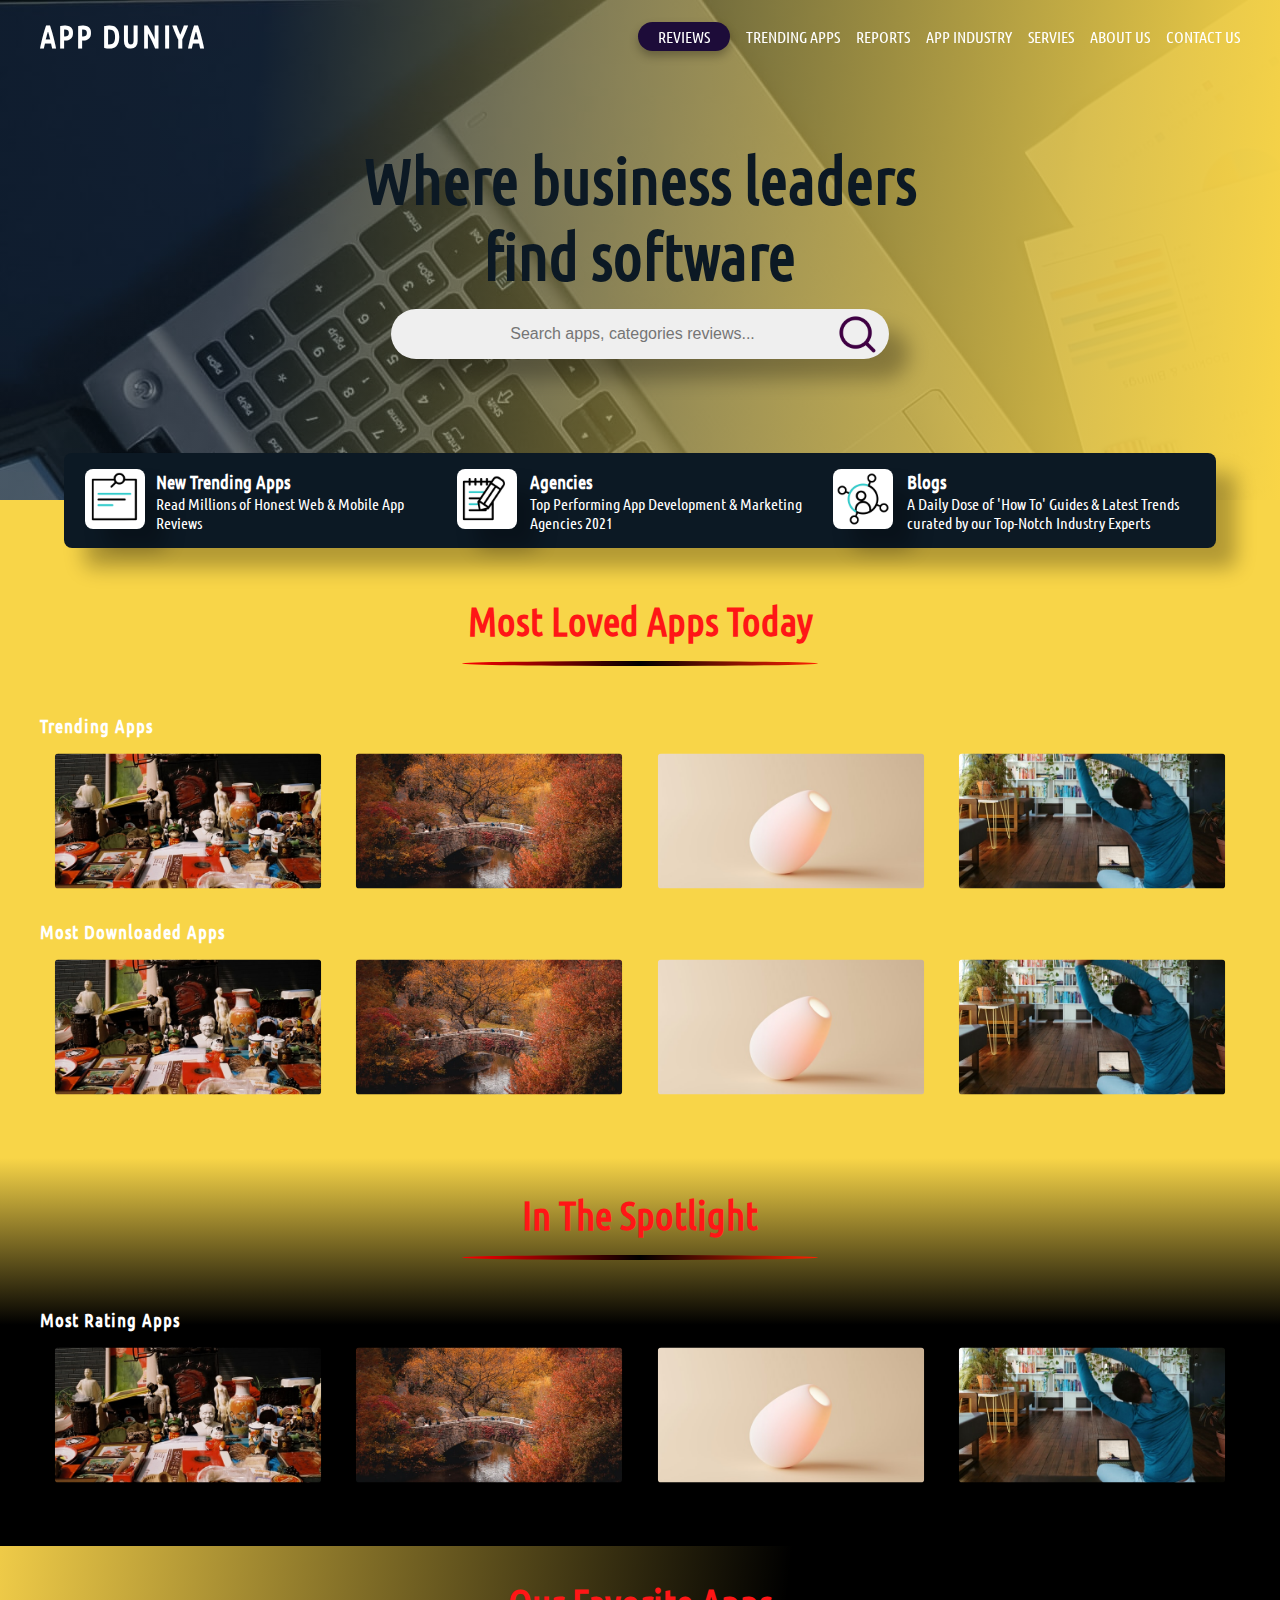
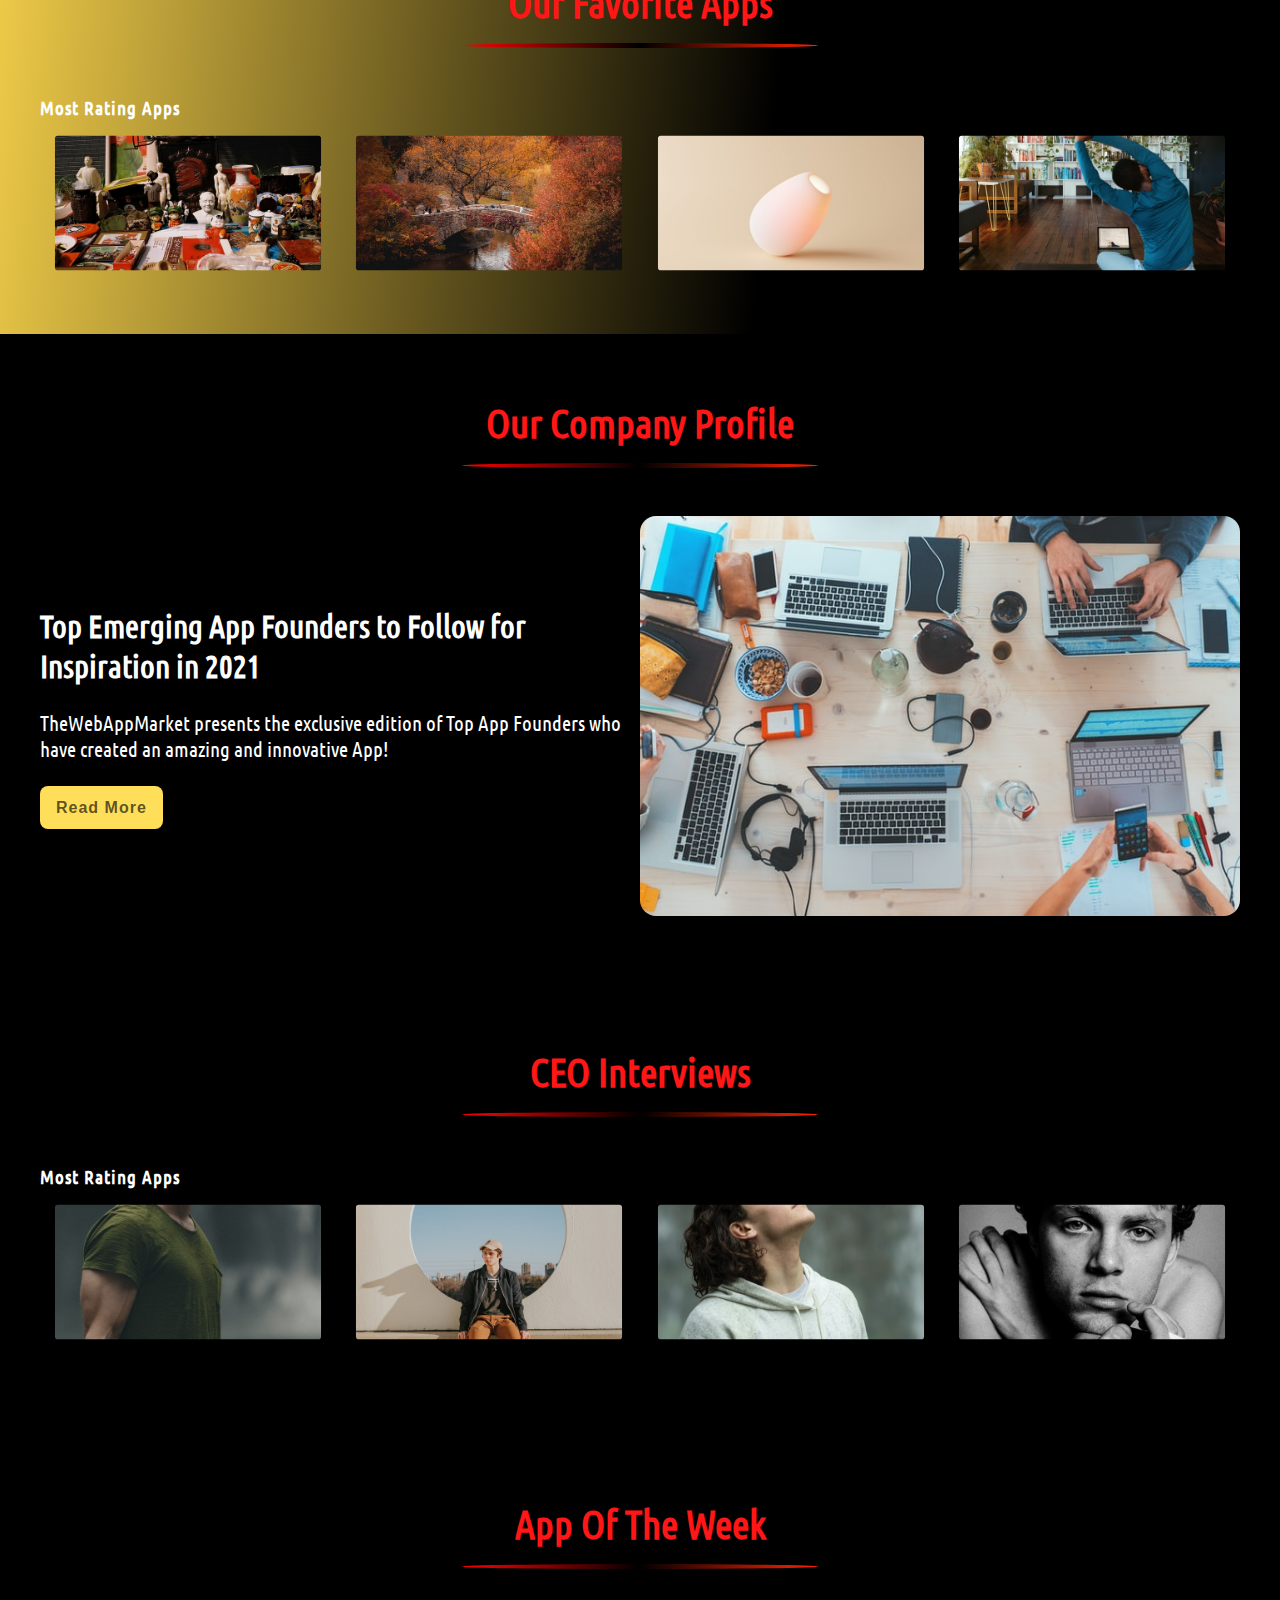
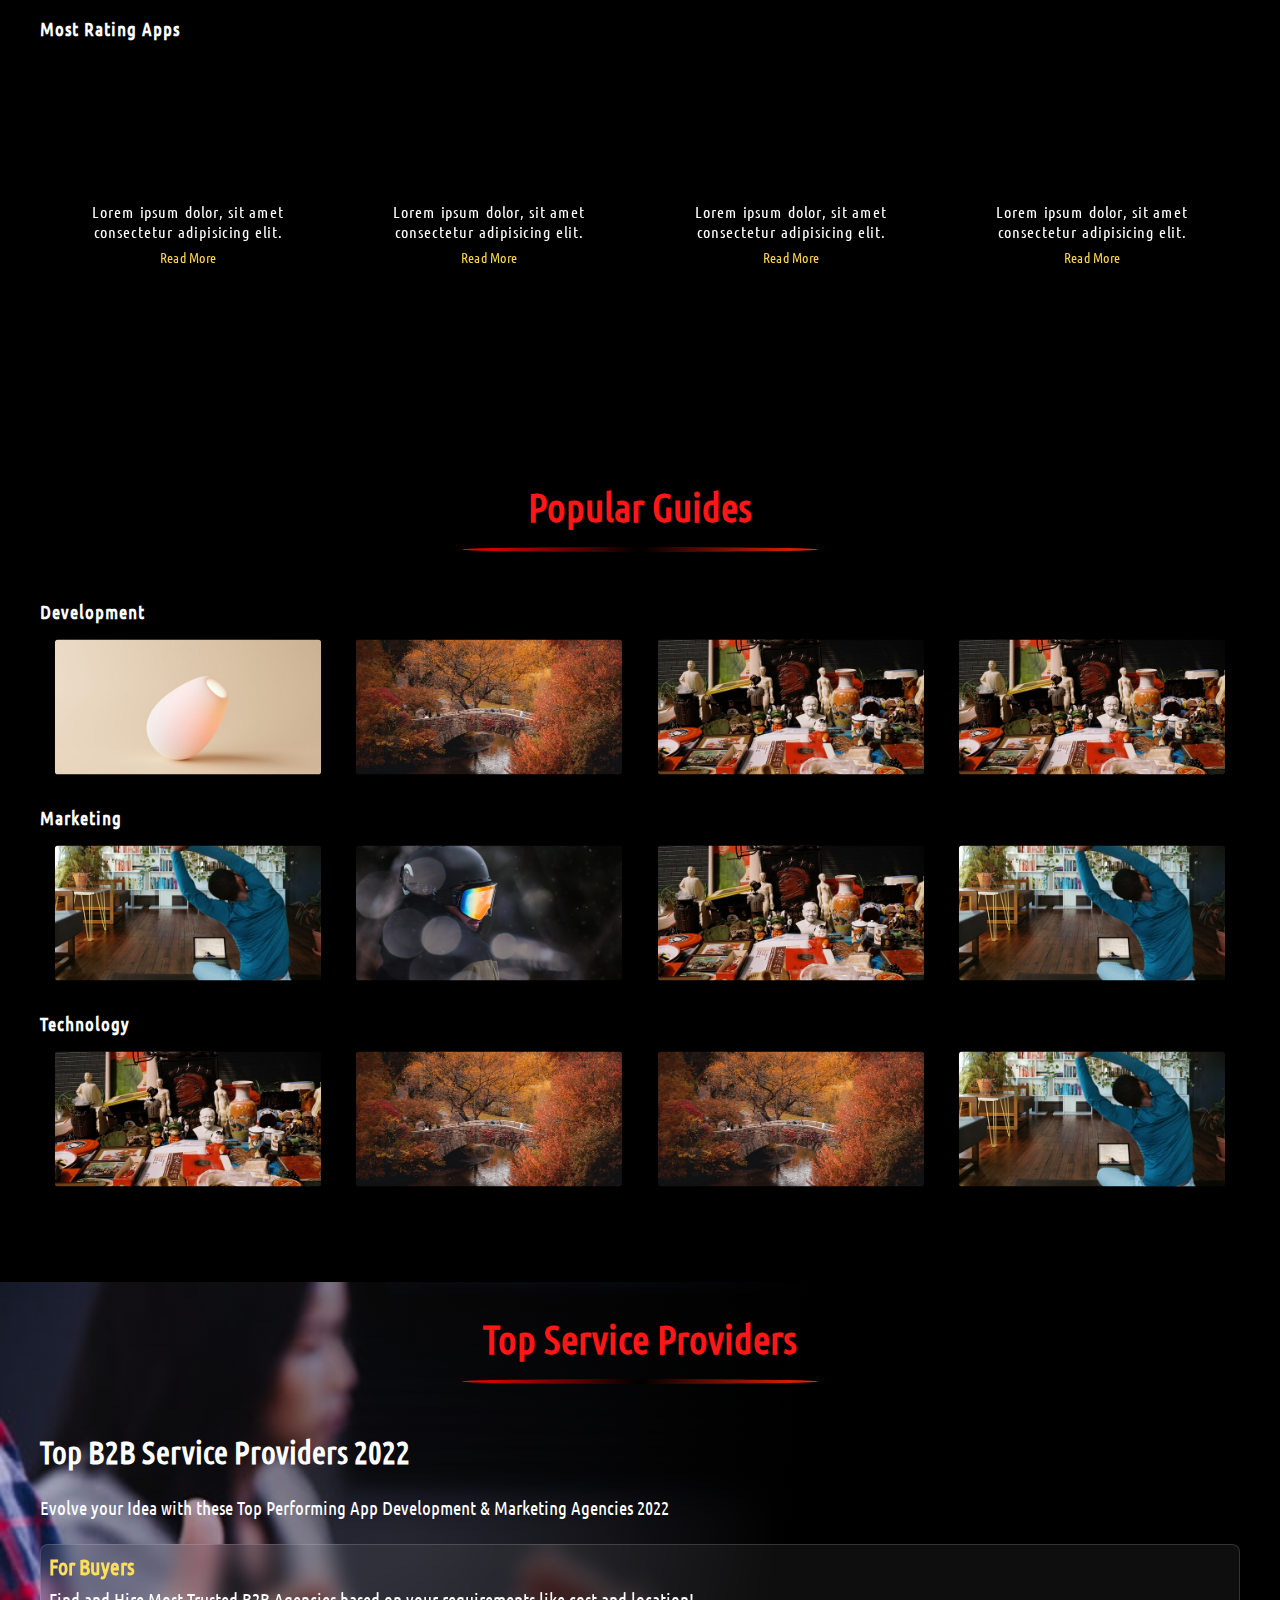
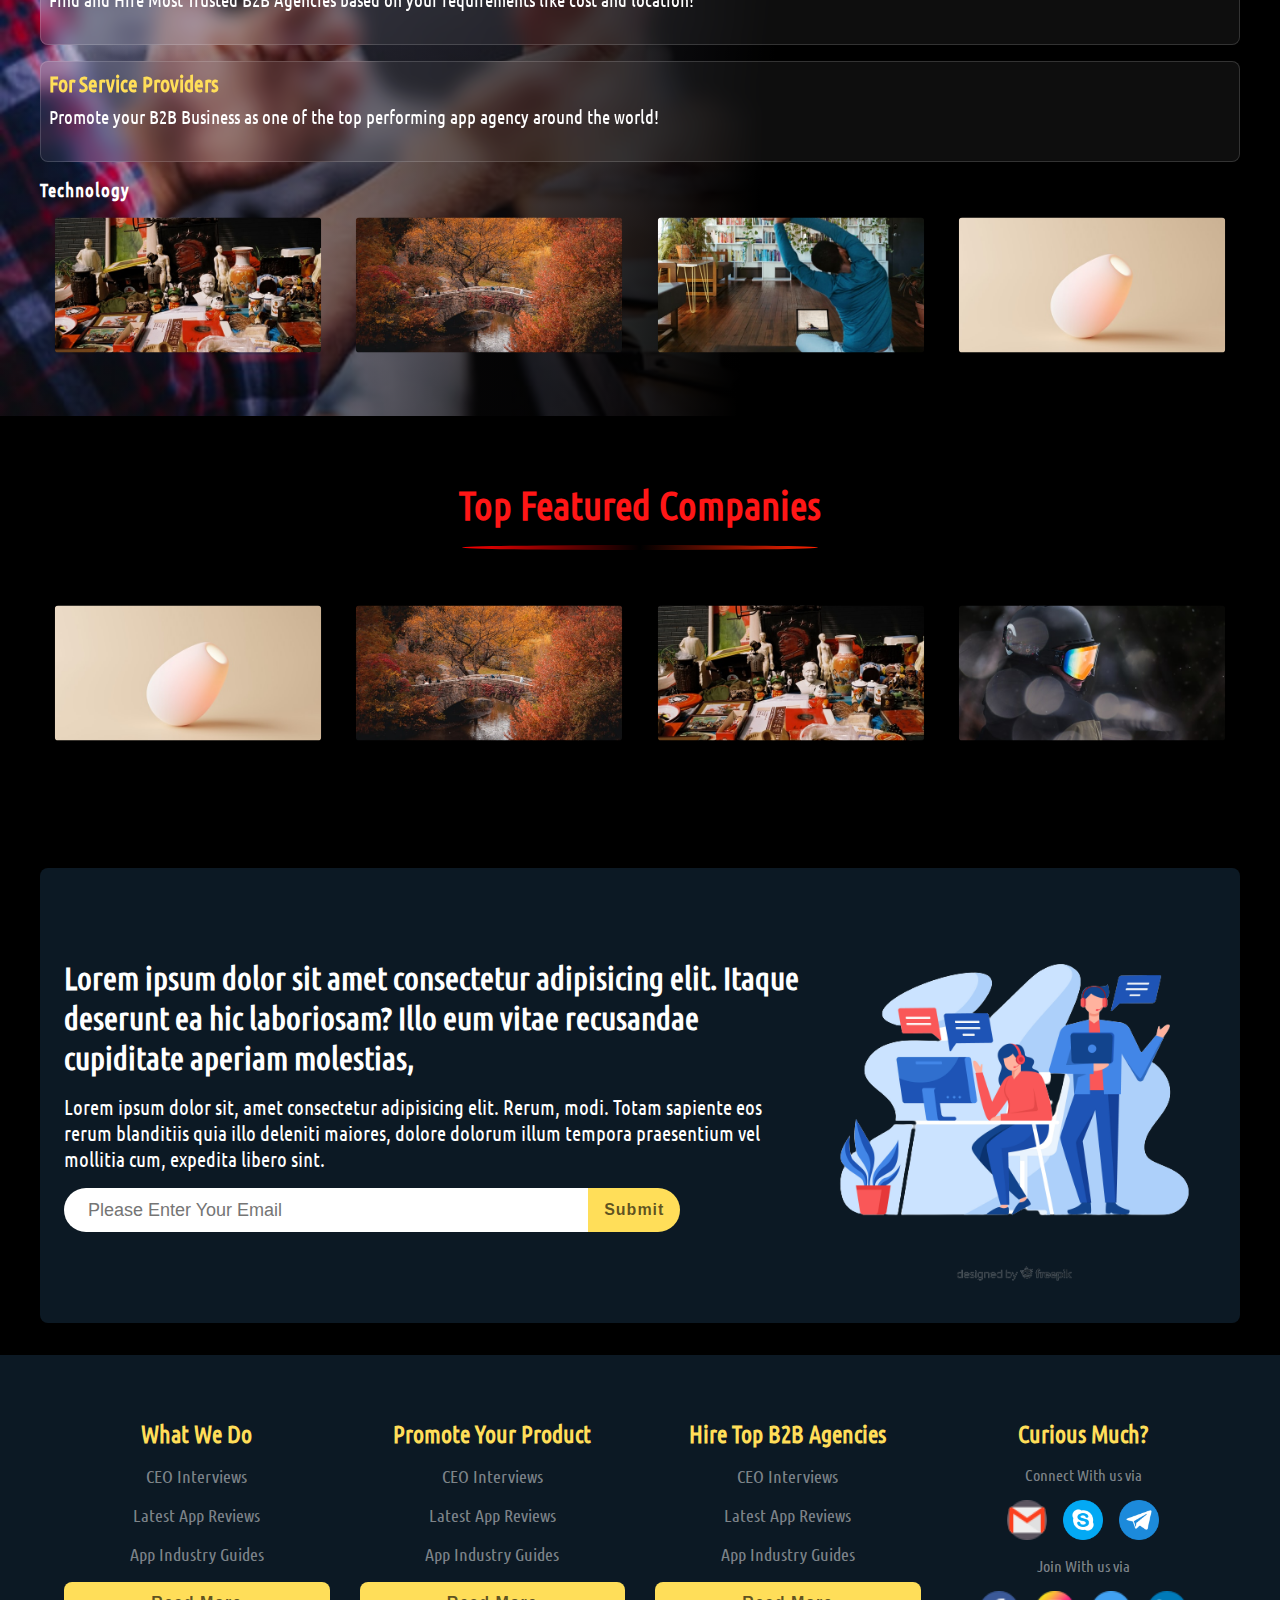
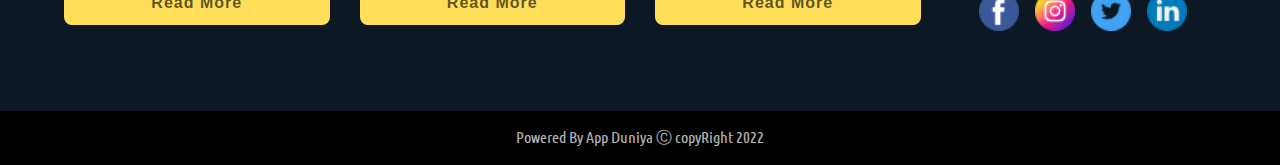
==== index.html @ c0d4c0bb "hahah" ====
<!DOCTYPE html>
<html lang="en">
<head>
    <meta charset="UTF-8">
    <meta http-equiv="X-UA-Compatible" content="IE=edge">
    <meta name="viewport" content="width=device-width, initial-scale=1.0">
    <!-- Favicons -->
    <link rel="apple-touch-icon-precomposed" sizes="144x144" href="assets/ico/apple-touch-icon-144-precomposed.png">
    <link rel="shortcut icon" href="assets/ico/favicon.png">
    <link rel="shortcut icon" href="favicon.ico">
    <title>App Duniya | Get Your App</title>
    <link rel="stylesheet" href="assets/css/style.css">
    <!-- Owl Stylesheets -->
    <link rel="stylesheet" href="assets/css/owl.carousel.min.css">
    <link rel="stylesheet" href="assets/css/owl.theme.default.min.css">
</head>
<body>
    <!-- start navigation section here -->
    <!-- ========================== -->
    <nav id="scrolling" >
        <div class="container gridBox">
            <div class="brand">
                <a href="#"><h1>App Duniya</h1></a>
            </div>
            <div class="menu">
                <img src="assets/images/menu.png" alt="Hamburgur" class="mobileMenu" onclick="openMenu()"/>
                <div class="mask" id="menumask" onclick="closeMenu()"></div>
                <ul class="list" id="menulist">
                    <a href="#" class="active2"><li>reviews</li></a>
                    <a href="#"><li>trending apps</li></a>             
                    <a href="#"><li>reports</li></a>              
                    <a href="#"><li>App industry</li></a>               
                    <a href="#"><li>servies</li></a>               
                    <a href="#"><li>about us</li></a>               
                    <a href="#"><li>contact us</li></a>               
                </ul>
            </div>
        </div>
    </nav>
    <!-- End here navigation section -->
    <!-- ========================== -->

    <!-- start banner section here -->
    <!-- ============================ -->
    <div class="container_full backBanner">
        <div class="maskBanner">
            <div class="content">
                <h2>Where business leaders</br> find software</h2>
                <div class="searchBox">
                    <input type="search" placeholder="Search apps, categories reviews...">
                    <button type="submit"><img src="assets/images/search.png" alt="search"></button>
                </div>
            </div>
        </div>
        <div class="workPlate container">
            <div class="works">
                <div class="workimage">
                    <img src="assets/images/note.gif" alt="notes">
                </div>
                <div class="workcontent">
                    <h3>New Trending Apps</h3>
                    <p>Read Millions of Honest Web & Mobile App Reviews</p>
                </div>
            </div>
            <div class="works">
                <div class="workimage">
                    <img src="assets/images/notebook.gif" alt="notebook">
                </div>
                <div class="workcontent">
                    <h3>Agencies</h3>
                    <p>Top Performing App Development & Marketing Agencies 2021</p>
                </div>
            </div>
            <div class="works">
                <div class="workimage">
                    <img src="assets/images/social-media.gif" alt="social-media">
                </div>
                <div class="workcontent">
                    <h3>Blogs</h3>
                    <p>A Daily Dose of 'How To' Guides & Latest Trends curated by our Top-Notch
                    Industry Experts</p>
                </div>
            </div>
        </div>
    </div>
    <!-- End here banner section -->
    <!-- ====================== -->

    <!-- apps cards section start here -->
    <!-- ================================ -->
    <div class="container_full fullCard">
        <div class="container MainCard uniqRow">
            <div class="mainHeading">
                <h2>Most Loved Apps Today</h2>
                <div class="bottomLine"></div>
            </div>
            <div class="columns">
                <h3>Trending Apps</h3>
                <div class="rowSlide">
                    <div class="owl-carousel">

                        <div class="item">
                            <div class="ImagesBox">
                                <img src="assets/images/app1.jpg" alt="">
                                <div class="overlay">
                                    <div class="text">
                                        <a href="#" class="categories">Music</a>
                                        <h3>Lorem ipsum dolor sit amet consectetur adipisicing elit.</h3>
                                        <p>Lorem ipsum dolor, sit amet consectetur adipisicing elit. Impedit hic pariatur ea dolorum iusto cupiditate corporis </p>                 
                                        <a href="#" class="downloadLink">Download The App</a><br/>
                                        <a href="#" class="downloadLink">Android</a> -
                                        <a href="#" class="downloadLink">IOS</a>
                                    </div>
                                </div>
                            </div>
                        </div>
                        <div class="item">
                          <div class="ImagesBox">
                              <img src="assets/images/app2.jpg" alt="">
                              <div class="overlay">
                                <div class="text">
                                    <a href="#" class="categories">Music</a>
                                    <h3>Lorem ipsum dolor sit amet consectetur adipisicing elit.</h3>
                                    <p>Lorem ipsum dolor, sit amet consectetur adipisicing elit. Impedit hic pariatur ea dolorum iusto cupiditate corporis </p>                 
                                    <a href="#" class="downloadLink">Download The App</a><br/>
                                    <a href="#" class="downloadLink">Android</a> -
                                    <a href="#" class="downloadLink">IOS</a>
                                </div>
                            </div>
                          </div>
                          
                        </div>
                        <div class="item">
                          <div class="ImagesBox">
                              <img src="assets/images/app3.jpg" alt="">
                              <div class="overlay">
                                <div class="text">
                                    <a href="#" class="categories">Music</a>
                                    <h3>Lorem ipsum dolor sit amet consectetur adipisicing elit.</h3>
                                    <p>Lorem ipsum dolor, sit amet consectetur adipisicing elit. Impedit hic pariatur ea dolorum iusto cupiditate corporis </p>                 
                                    <a href="#" class="downloadLink">Download The App</a><br/>
                                    <a href="#" class="downloadLink">Android</a> -
                                    <a href="#" class="downloadLink">IOS</a>
                                </div>
                            </div>
                          </div>
                        </div>
                        <div class="item">
                          <div class="ImagesBox">
                              <img src="assets/images/app4.jpg" alt="">
                              <div class="overlay">
                                <div class="text">
                                    <a href="#" class="categories">Music</a>
                                    <h3>Lorem ipsum dolor sit amet consectetur adipisicing elit.</h3>
                                    <p>Lorem ipsum dolor, sit amet consectetur adipisicing elit. Impedit hic pariatur ea dolorum iusto cupiditate corporis </p>                 
                                    <a href="#" class="downloadLink">Download The App</a><br/>
                                    <a href="#" class="downloadLink">Android</a> -
                                    <a href="#" class="downloadLink">IOS</a>
                                </div>
                            </div>
                          </div>
                        </div>
                        <div class="item">
                          <div class="ImagesBox">
                              <img src="assets/images/app5.jpg" alt="">
                              <div class="overlay">
                                <div class="text">
                                    <a href="#" class="categories">Music</a>
                                    <h3>Lorem ipsum dolor sit amet consectetur adipisicing elit.</h3>
                                    <p>Lorem ipsum dolor, sit amet consectetur adipisicing elit. Impedit hic pariatur ea dolorum iusto cupiditate corporis </p>                 
                                    <a href="#" class="downloadLink">Download The App</a><br/>
                                    <a href="#" class="downloadLink">Android</a> -
                                    <a href="#" class="downloadLink">IOS</a>
                                </div>
                            </div>
                          </div>
                        </div>
                      </div>
                </div>
              </div>
            
              <div class="columns">
                <h3>Most Downloaded Apps</h3>
                <div class="rowSlide">
                    <div class="owl-carousel">
                        <div class="item">
                          <div class="ImagesBox">
                              <img src="assets/images/app1.jpg" alt="">
                              <div class="overlay">
                                <div class="text">
                                    <a href="#" class="categories">Music</a>
                                    <h3>Lorem ipsum dolor sit amet consectetur adipisicing elit.</h3>
                                    <p>Lorem ipsum dolor, sit amet consectetur adipisicing elit. Impedit hic pariatur ea dolorum iusto cupiditate corporis </p>                 
                                    <a href="#" class="downloadLink">Download The App</a><br/>
                                    <a href="#" class="downloadLink">Android</a> -
                                    <a href="#" class="downloadLink">IOS</a>
                                </div>
                            </div>
                          </div>
                        </div>
                        <div class="item">
                          <div class="ImagesBox">
                              <img src="assets/images/app2.jpg" alt="">
                              <div class="overlay">
                                <div class="text">
                                    <a href="#" class="categories">Music</a>
                                    <h3>Lorem ipsum dolor sit amet consectetur adipisicing elit.</h3>
                                    <p>Lorem ipsum dolor, sit amet consectetur adipisicing elit. Impedit hic pariatur ea dolorum iusto cupiditate corporis </p>                 
                                    <a href="#" class="downloadLink">Download The App</a><br/>
                                    <a href="#" class="downloadLink">Android</a> -
                                    <a href="#" class="downloadLink">IOS</a>
                                </div>
                            </div>
                          </div>
                        </div>
                        <div class="item">
                          <div class="ImagesBox">
                              <img src="assets/images/app3.jpg" alt="">
                              <div class="overlay">
                                <div class="text">
                                    <a href="#" class="categories">Music</a>
                                    <h3>Lorem ipsum dolor sit amet consectetur adipisicing elit.</h3>
                                    <p>Lorem ipsum dolor, sit amet consectetur adipisicing elit. Impedit hic pariatur ea dolorum iusto cupiditate corporis </p>                 
                                    <a href="#" class="downloadLink">Download The App</a><br/>
                                    <a href="#" class="downloadLink">Android</a> -
                                    <a href="#" class="downloadLink">IOS</a>
                                </div>
                            </div>
                          </div>
                        </div>
                        <div class="item">
                          <div class="ImagesBox">
                              <img src="assets/images/app4.jpg" alt="">
                              <div class="overlay">
                                <div class="text">
                                    <a href="#" class="categories">Music</a>
                                    <h3>Lorem ipsum dolor sit amet consectetur adipisicing elit.</h3>
                                    <p>Lorem ipsum dolor, sit amet consectetur adipisicing elit. Impedit hic pariatur ea dolorum iusto cupiditate corporis </p>                 
                                    <a href="#" class="downloadLink">Download The App</a><br/>
                                    <a href="#" class="downloadLink">Android</a> -
                                    <a href="#" class="downloadLink">IOS</a>
                                </div>
                            </div>
                          </div>
                        </div>
                        <div class="item">
                          <div class="ImagesBox">
                              <img src="assets/images/app5.jpg" alt="">
                              <div class="overlay">
                                <div class="text">
                                    <a href="#" class="categories">Music</a>
                                    <h3>Lorem ipsum dolor sit amet consectetur adipisicing elit.</h3>
                                    <p>Lorem ipsum dolor, sit amet consectetur adipisicing elit. Impedit hic pariatur ea dolorum iusto cupiditate corporis </p>                 
                                    <a href="#" class="downloadLink">Download The App</a><br/>
                                    <a href="#" class="downloadLink">Android</a> -
                                    <a href="#" class="downloadLink">IOS</a>
                                </div>
                            </div>
                          </div>
                        </div>
                        <div class="item">
                          <div class="ImagesBox">
                              <img src="assets/images/app1.jpg" alt="">
                              <div class="overlay">
                                <div class="text">
                                    <a href="#" class="categories">Music</a>
                                    <h3>Lorem ipsum dolor sit amet consectetur adipisicing elit.</h3>
                                    <p>Lorem ipsum dolor, sit amet consectetur adipisicing elit. Impedit hic pariatur ea dolorum iusto cupiditate corporis </p>                 
                                    <a href="#" class="downloadLink">Download The App</a><br/>
                                    <a href="#" class="downloadLink">Android</a> -
                                    <a href="#" class="downloadLink">IOS</a>
                                </div>
                            </div>
                          </div>
                        </div>
                        <div class="item">
                          <div class="ImagesBox">
                              <img src="assets/images/app2.jpg" alt="">
                              <div class="overlay">
                                <div class="text">
                                    <a href="#" class="categories">Music</a>
                                    <h3>Lorem ipsum dolor sit amet consectetur adipisicing elit.</h3>
                                    <p>Lorem ipsum dolor, sit amet consectetur adipisicing elit. Impedit hic pariatur ea dolorum iusto cupiditate corporis </p>                 
                                    <a href="#" class="downloadLink">Download The App</a><br/>
                                    <a href="#" class="downloadLink">Android</a> -
                                    <a href="#" class="downloadLink">IOS</a>
                                </div>
                            </div>
                          </div>
                        </div>
                      </div>
                </div>
              </div>
        </div>
    </div>
    <!-- end here cards section here -->
    <!-- ============================= -->

    <!-- spotlight section here -->
    <!-- =================== -->
    <div class="container_full fullCard2">
        <div class="container MainCard">
            <div class="mainHeading">
                <h2>In The Spotlight</h2>
                <div class="bottomLine"></div>
            </div>

            <div class="columns">
                <h3>Most Rating Apps</h3>
                <div class="rowSlide">
                    <div class="owl-carousel">
                        <div class="item">
                            <div class="ImagesBox">
                                <img src="assets/images/app1.jpg" alt="">
                                <div class="overlay">
                                    <div class="text">
                                        <h3>Lorem ipsum dolor sit amet consectetur adipisicing elit.</h3>
                                        <p>Lorem ipsum, dolor sit amet consectetur adipisicing elit. Impedit dolores aut distinctio delectus! Cupiditate, provident!</p>
                                    </div>
                                </div>
                            </div>
                        </div>
                        <div class="item">
                            <div class="ImagesBox">
                                <img src="assets/images/app2.jpg" alt="">
                                <div class="overlay">
                                    <div class="text">
                                        <h3>Lorem ipsum dolor sit amet consectetur adipisicing elit.</h3>
                                        <p>Lorem ipsum, dolor sit amet consectetur adipisicing elit. Impedit dolores aut distinctio delectus! Cupiditate, provident!</p>
                                    </div>
                                </div>
                            </div>
                        </div>
                        <div class="item">
                            <div class="ImagesBox">
                                <img src="assets/images/app3.jpg" alt="">
                                <div class="overlay">
                                    <div class="text">
                                        <h3>Lorem ipsum dolor sit amet consectetur adipisicing elit.</h3>
                                        <p>Lorem ipsum, dolor sit amet consectetur adipisicing elit. Impedit dolores aut distinctio delectus! Cupiditate, provident!</p>
                                    </div>
                                </div>
                            </div>
                        </div>
                        <div class="item">
                            <div class="ImagesBox">
                                <img src="assets/images/app4.jpg" alt="">
                                <div class="overlay">
                                    <div class="text">
                                        <h3>Lorem ipsum dolor sit amet consectetur adipisicing elit.</h3>
                                        <p>Lorem ipsum, dolor sit amet consectetur adipisicing elit. Impedit dolores aut distinctio delectus! Cupiditate, provident!</p>
                                    </div>
                                </div>
                            </div>
                        </div>
                        <div class="item">
                            <div class="ImagesBox">
                                <img src="assets/images/app5.jpg" alt="">
                                <div class="overlay">
                                    <div class="text">
                                        <h3>Lorem ipsum dolor sit amet consectetur adipisicing elit.</h3>
                                        <p>Lorem ipsum, dolor sit amet consectetur adipisicing elit. Impedit dolores aut distinctio delectus! Cupiditate, provident!</p>
                                    </div>
                                </div>
                            </div>
                        </div>
                    </div>
                </div>
            </div>
        </div>
    </div>
    <!-- End here spotlight -->
    <!-- ================ -->

     <!-- favorite app section here -->
    <!-- =================== -->
    <div class="container_full fullCard parrallax">
        <div class="parrallaxMask">
            <div class="container MainCard ">
                <div class="mainHeading">
                    <h2>Our Favorite Apps</h2>
                    <div class="bottomLine"></div>
                </div>
                
                <div class="columns">
                    <h3>Most Rating Apps</h3>
                    <div class="rowSlide">
                        <div class="owl-carousel">
                            <div class="item">
                                <div class="ImagesBox">
                                    <img src="assets/images/app1.jpg" alt="">
                                    <div class="overlay">
                                        <div class="text">
                                            <h3>Lorem ipsum dolor sit amet consectetur adipisicing elit.</h3>
                                            <p>Lorem ipsum, dolor sit amet consectetur adipisicing elit. Impedit dolores aut distinctio delectus! Cupiditate, provident!</p>
                                        </div>
                                    </div>
                                </div>
                            </div>
                            <div class="item">
                                <div class="ImagesBox">
                                    <img src="assets/images/app2.jpg" alt="">
                                    <div class="overlay">
                                        <div class="text">
                                            <h3>Lorem ipsum dolor sit amet consectetur adipisicing elit.</h3>
                                            <p>Lorem ipsum, dolor sit amet consectetur adipisicing elit. Impedit dolores aut distinctio delectus! Cupiditate, provident!</p>
                                        </div>
                                    </div>
                                </div>
                            </div>
                            <div class="item">
                                <div class="ImagesBox">
                                    <img src="assets/images/app3.jpg" alt="">
                                    <div class="overlay">
                                        <div class="text">
                                            <h3>Lorem ipsum dolor sit amet consectetur adipisicing elit.</h3>
                                            <p>Lorem ipsum, dolor sit amet consectetur adipisicing elit. Impedit dolores aut distinctio delectus! Cupiditate, provident!</p>
                                        </div>
                                    </div>
                                </div>
                            </div>
                            <div class="item">
                                <div class="ImagesBox">
                                    <img src="assets/images/app4.jpg" alt="">
                                    <div class="overlay">
                                        <div class="text">
                                            <h3>Lorem ipsum dolor sit amet consectetur adipisicing elit.</h3>
                                            <p>Lorem ipsum, dolor sit amet consectetur adipisicing elit. Impedit dolores aut distinctio delectus! Cupiditate, provident!</p>
                                        </div>
                                    </div>
                                </div>
                            </div>
                            <div class="item">
                                <div class="ImagesBox">
                                    <img src="assets/images/app5.jpg" alt="">
                                    <div class="overlay">
                                        <div class="text">
                                            <h3>Lorem ipsum dolor sit amet consectetur adipisicing elit.</h3>
                                            <p>Lorem ipsum, dolor sit amet consectetur adipisicing elit. Impedit dolores aut distinctio delectus! Cupiditate, provident!</p>
                                        </div>
                                    </div>
                                </div>
                            </div>
                        </div>
                    </div>
                </div>
            </div>
        </div>
    </div>
    <!-- End here favorite app -->
    <!-- ================ -->

    <!-- testimonial section start here -->
    <!-- =============================== -->
    <div class="container_full blacksection">
        <div class="container MainCard">
            <div class="mainHeading">
                <h2>Our Company Profile</h2>
                <div class="bottomLine"></div>
            </div>
            <div class="rowProfile">
                <div class="profileText">
                    <h2>Top Emerging App Founders to Follow for Inspiration in 2021</h2>
                    <p>TheWebAppMarket presents the exclusive edition of Top App Founders who have created an amazing and innovative App!</p>
                    <button class="commonBtn">Read More</button>
                </div>
                <div class="profileImage">
                    <img src="assets/images/profile.jpg" alt="">
                </div>
            </div>
        </div>
    </div>
    <!-- End here testimonial section -->
    <!-- =========================== -->

    <!-- company profile section here -->
    <!-- ============================= -->
    <div class="container_full blacksection">
        <div class="container MainCard">
            <div class="mainHeading">
                <h2>CEO Interviews</h2>
                <div class="bottomLine"></div>
            </div>
            <div class="columns">
                <h3>Most Rating Apps</h3>
                <div class="rowSlide">
                    <div class="owl-carousel">
                        <div class="item">
                            <div class="ImagesBox">
                                <img src="assets/images/model1.jpg" alt="Ceo-images">
                                <div class="overlay">
                                    <div class="text">
                                        <h3>Lorem ipsum dolor sit amet consectetur adipisicing elit.</h3>
                                        <p>Lorem ipsum, dolor sit amet consectetur adipisicing elit. Impedit dolores aut distinctio delectus! Cupiditate, provident!</p>
                                    </div>
                                </div>
                            </div>
                        </div>
                        <div class="item">
                            <div class="ImagesBox">
                                <img src="assets/images/model2.jpg" alt="Ceo-images">
                                <div class="overlay">
                                    <div class="text">
                                        <h3>Lorem ipsum dolor sit amet consectetur adipisicing elit.</h3>
                                        <p>Lorem ipsum, dolor sit amet consectetur adipisicing elit. Impedit dolores aut distinctio delectus! Cupiditate, provident!</p>
                                    </div>
                                </div>
                            </div>
                        </div>
                        <div class="item">
                            <div class="ImagesBox">
                                <img src="assets/images/model3.jpg" alt="Ceo-images">
                                <div class="overlay">
                                    <div class="text">
                                        <h3>Lorem ipsum dolor sit amet consectetur adipisicing elit.</h3>
                                        <p>Lorem ipsum, dolor sit amet consectetur adipisicing elit. Impedit dolores aut distinctio delectus! Cupiditate, provident!</p>
                                    </div>
                                </div>
                            </div>
                        </div>
                        <div class="item">
                            <div class="ImagesBox">
                                <img src="assets/images/model4.jpg" alt="Ceo-images">
                                <div class="overlay">
                                    <div class="text">
                                        <h3>Lorem ipsum dolor sit amet consectetur adipisicing elit.</h3>
                                        <p>Lorem ipsum, dolor sit amet consectetur adipisicing elit. Impedit dolores aut distinctio delectus! Cupiditate, provident!</p>
                                    </div>
                                </div>
                            </div>
                        </div>
                        <div class="item">
                            <div class="ImagesBox">
                                <img src="assets/images/model5.jpg" alt="Ceo-images">
                                <div class="overlay">
                                    <div class="text">
                                        <h3>Lorem ipsum dolor sit amet consectetur adipisicing elit.</h3>
                                        <p>Lorem ipsum, dolor sit amet consectetur adipisicing elit. Impedit dolores aut distinctio delectus! Cupiditate, provident!</p>
                                    </div>
                                </div>
                            </div>
                        </div>
                    </div>
                </div>
            </div>
        </div>
    </div>
    <!-- company profile section end here -->
    <!-- ================================== -->

    <!-- app of the week section start here -->
    <!-- ======================================= -->
    <div class="container_full blacksection">
        <div class="container MainCard">
            <div class="mainHeading">
                <h2>App Of The Week</h2>
                <div class="bottomLine"></div>
            </div>
            <div class="columns">
                <h3>Most Rating Apps</h3>
                <div class="rowSlide">
                    <div class="owl-carousel">
                        <div class="item">
                            <div class="ImagesBox imageBox2">
                                <div class="video">
                                    <iframe  src="https://www.youtube.com/embed/9xwazD5SyVg">
                                    </iframe>
                                </div>
                                <div class="videoText">
                                    <h3>Lorem ipsum dolor, sit amet consectetur adipisicing elit.</h3>
                                    <a href="">Read More</a>
                                </div>
                            </div>
                          </div>
                          <div class="item">
                            <div class="ImagesBox imageBox2">
                                <div class="video">
                                    <iframe  src="https://www.youtube.com/embed/9xwazD5SyVg">
                                    </iframe>
                                </div>
                                <div class="videoText">
                                    <h3>Lorem ipsum dolor, sit amet consectetur adipisicing elit.</h3>
                                    <a href="">Read More</a>
                                </div>
                            </div>
                          </div>
                          <div class="item">
                            <div class="ImagesBox imageBox2">
                                <div class="video">
                                    <iframe  src="https://www.youtube.com/embed/9xwazD5SyVg">
                                    </iframe>
                                </div>
                                <div class="videoText">
                                    <h3>Lorem ipsum dolor, sit amet consectetur adipisicing elit.</h3>
                                    <a href="">Read More</a>
                                </div>
                            </div>
                          </div>
                          <div class="item">
                            <div class="ImagesBox imageBox2">
                                <div class="video">
                                    <iframe  src="https://www.youtube.com/embed/9xwazD5SyVg">
                                    </iframe>
                                </div>
                                <div class="videoText">
                                    <h3>Lorem ipsum dolor, sit amet consectetur adipisicing elit.</h3>
                                    <a href="">Read More</a>
                                </div>
                            </div>
                          </div>
                    </div>
                </div>
            </div>    
        </div>
    </div>
    <!-- End here app of the week section -->
    <!-- ============================= -->

    <!-- start blogs section here -->
    <!-- =========================== -->
    <div class="container_full blacksection">
        <div class="container MainCard">
            <div class="mainHeading">
                <h2>Popular Guides</h2>
                <div class="bottomLine"></div>
            </div>
            <div class="columns">
                <h3>Development</h3>
                <div class="rowSlide">
                    <div class="owl-carousel">
                        <div class="item">
                            <div class="ImagesBox">
                                <img src="assets/images/app3.jpg" alt="">
                                <div class="overlay">
                                    <div class="text">
                                        <h3>Lorem ipsum dolor sit amet consectetur adipisicing elit.</h3>
                                        <p>Lorem ipsum, dolor sit amet consectetur adipisicing elit. Impedit dolores aut distinctio delectus! Cupiditate, provident!</p>
                                    </div>
                                </div>
                            </div>
                        </div>
                        <div class="item">
                            <div class="ImagesBox">
                                <img src="assets/images/app2.jpg" alt="">
                                <div class="overlay">
                                    <div class="text">
                                        <h3>Lorem ipsum dolor sit amet consectetur adipisicing elit.</h3>
                                        <p>Lorem ipsum, dolor sit amet consectetur adipisicing elit. Impedit dolores aut distinctio delectus! Cupiditate, provident!</p>
                                    </div>
                                </div>
                            </div>
                        </div>
                        <div class="item">
                            <div class="ImagesBox">
                                <img src="assets/images/app1.jpg" alt="">
                                <div class="overlay">
                                    <div class="text">
                                        <h3>Lorem ipsum dolor sit amet consectetur adipisicing elit.</h3>
                                        <p>Lorem ipsum, dolor sit amet consectetur adipisicing elit. Impedit dolores aut distinctio delectus! Cupiditate, provident!</p>
                                    </div>
                                </div>
                            </div>
                        </div>
                        <div class="item">
                            <div class="ImagesBox">
                                <img src="assets/images/app1.jpg" alt="">
                                <div class="overlay">
                                    <div class="text">
                                        <h3>Lorem ipsum dolor sit amet consectetur adipisicing elit.</h3>
                                        <p>Lorem ipsum, dolor sit amet consectetur adipisicing elit. Impedit dolores aut distinctio delectus! Cupiditate, provident!</p>
                                    </div>
                                </div>
                            </div>
                        </div>
                        <div class="item">
                            <div class="ImagesBox">
                                <img src="assets/images/app5.jpg" alt="">
                                <div class="overlay">
                                    <div class="text">
                                        <h3>Lorem ipsum dolor sit amet consectetur adipisicing elit.</h3>
                                        <p>Lorem ipsum, dolor sit amet consectetur adipisicing elit. Impedit dolores aut distinctio delectus! Cupiditate, provident!</p>
                                    </div>
                                </div>
                            </div>
                        </div>
                    </div>
                </div>
            </div>
            <!-- repeat   -->
            <div class="columns">
                <h3>Marketing</h3>
                <div class="rowSlide">
                    <div class="owl-carousel">
                        <div class="item">
                            <div class="ImagesBox">
                                <img src="assets/images/app4.jpg" alt="">
                                <div class="overlay">
                                    <div class="text">
                                        <h3>Lorem ipsum dolor sit amet consectetur adipisicing elit.</h3>
                                        <p>Lorem ipsum, dolor sit amet consectetur adipisicing elit. Impedit dolores aut distinctio delectus! Cupiditate, provident!</p>
                                    </div>
                                </div>
                            </div>
                        </div>
                        <div class="item">
                            <div class="ImagesBox">
                                <img src="assets/images/app5.jpg" alt="">
                                <div class="overlay">
                                    <div class="text">
                                        <h3>Lorem ipsum dolor sit amet consectetur adipisicing elit.</h3>
                                        <p>Lorem ipsum, dolor sit amet consectetur adipisicing elit. Impedit dolores aut distinctio delectus! Cupiditate, provident!</p>
                                    </div>
                                </div>
                            </div>
                        </div>
                        <div class="item">
                            <div class="ImagesBox">
                                <img src="assets/images/app1.jpg" alt="">
                                <div class="overlay">
                                    <div class="text">
                                        <h3>Lorem ipsum dolor sit amet consectetur adipisicing elit.</h3>
                                        <p>Lorem ipsum, dolor sit amet consectetur adipisicing elit. Impedit dolores aut distinctio delectus! Cupiditate, provident!</p>
                                    </div>
                                </div>
                            </div>
                        </div>
                        <div class="item">
                            <div class="ImagesBox">
                                <img src="assets/images/app4.jpg" alt="">
                                <div class="overlay">
                                    <div class="text">
                                        <h3>Lorem ipsum dolor sit amet consectetur adipisicing elit.</h3>
                                        <p>Lorem ipsum, dolor sit amet consectetur adipisicing elit. Impedit dolores aut distinctio delectus! Cupiditate, provident!</p>
                                    </div>
                                </div>
                            </div>
                        </div>
                        <div class="item">
                            <div class="ImagesBox">
                                <img src="assets/images/app2.jpg" alt="">
                                <div class="overlay">
                                    <div class="text">
                                        <h3>Lorem ipsum dolor sit amet consectetur adipisicing elit.</h3>
                                        <p>Lorem ipsum, dolor sit amet consectetur adipisicing elit. Impedit dolores aut distinctio delectus! Cupiditate, provident!</p>
                                    </div>
                                </div>
                            </div>
                        </div>
                    </div>
                </div>
            </div>
            <!-- repeat -->
            <div class="columns">
                <h3>Technology</h3>
                <div class="rowSlide">
                    <div class="owl-carousel">
                        <div class="item">
                            <div class="ImagesBox">
                                <img src="assets/images/app1.jpg" alt="">
                                <div class="overlay">
                                    <div class="text">
                                        <h3>Lorem ipsum dolor sit amet consectetur adipisicing elit.</h3>
                                        <p>Lorem ipsum, dolor sit amet consectetur adipisicing elit. Impedit dolores aut distinctio delectus! Cupiditate, provident!</p>
                                    </div>
                                </div>
                            </div>
                        </div>
                        <div class="item">
                            <div class="ImagesBox">
                                <img src="assets/images/app2.jpg" alt="">
                                <div class="overlay">
                                    <div class="text">
                                        <h3>Lorem ipsum dolor sit amet consectetur adipisicing elit.</h3>
                                        <p>Lorem ipsum, dolor sit amet consectetur adipisicing elit. Impedit dolores aut distinctio delectus! Cupiditate, provident!</p>
                                    </div>
                                </div>
                            </div>
                        </div>
                        <div class="item">
                            <div class="ImagesBox">
                                <img src="assets/images/app2.jpg" alt="">
                                <div class="overlay">
                                    <div class="text">
                                        <h3>Lorem ipsum dolor sit amet consectetur adipisicing elit.</h3>
                                        <p>Lorem ipsum, dolor sit amet consectetur adipisicing elit. Impedit dolores aut distinctio delectus! Cupiditate, provident!</p>
                                    </div>
                                </div>
                            </div>
                        </div>
                        <div class="item">
                            <div class="ImagesBox">
                                <img src="assets/images/app4.jpg" alt="">
                                <div class="overlay">
                                    <div class="text">
                                        <h3>Lorem ipsum dolor sit amet consectetur adipisicing elit.</h3>
                                        <p>Lorem ipsum, dolor sit amet consectetur adipisicing elit. Impedit dolores aut distinctio delectus! Cupiditate, provident!</p>
                                    </div>
                                </div>
                            </div>
                        </div>
                        <div class="item">
                            <div class="ImagesBox">
                                <img src="assets/images/app3.jpg" alt="">
                                <div class="overlay">
                                    <div class="text">
                                        <h3>Lorem ipsum dolor sit amet consectetur adipisicing elit.</h3>
                                        <p>Lorem ipsum, dolor sit amet consectetur adipisicing elit. Impedit dolores aut distinctio delectus! Cupiditate, provident!</p>
                                    </div>
                                </div>
                            </div>
                        </div>
                    </div>
                </div>
            </div>

        </div>
    </div>
    <!-- End here blogs section -->
    <!-- =============== -->

    <!-- start Service Providers section here -->
    <!-- ===================================== -->
    <div class="container_full serviceImage1 ">
        <div class="parrallaxMask">
            <div class="container MainCard">
                <div class="mainHeading">
                    <h2>Top Service Providers</h2>
                    <div class="bottomLine"></div>
                </div>
                <div class="serviceRow">
                    <div class="serviceText">
                        <h2>Top B2B Service Providers 2022</h2>
                        <p>Evolve your Idea with these Top Performing App Development & Marketing Agencies 2022</p>
                        <div class="glance">
                            <h3>For Buyers</h3>
                            <p>Find and Hire Most Trusted B2B Agencies based on your requirements like cost and location!</p>
                        </div>
                        <div class="glance">
                            <h3>For Service Providers</h3>
                            <p>Promote your B2B Business as one of the top performing app agency around the world!</p>
                        </div>
                    </div>
                </div>
                <div class="columns">
                    <h3>Technology</h3>
                    <div class="rowSlide">
                        <div class="owl-carousel">
                            <div class="item">
                                <div class="ImagesBox">
                                    <img src="assets/images/app1.jpg" alt="">
                                    <div class="overlay">
                                        <div class="text">
                                            <h3>Lorem ipsum dolor sit amet consectetur adipisicing elit.</h3>
                                            <p>Lorem ipsum, dolor sit amet consectetur adipisicing elit. Impedit dolores aut distinctio delectus! Cupiditate, provident!</p>
                                        </div>
                                    </div>
                                </div>
                            </div>
                            <div class="item">
                                <div class="ImagesBox">
                                    <img src="assets/images/app2.jpg" alt="">
                                    <div class="overlay">
                                        <div class="text">
                                            <h3>Lorem ipsum dolor sit amet consectetur adipisicing elit.</h3>
                                            <p>Lorem ipsum, dolor sit amet consectetur adipisicing elit. Impedit dolores aut distinctio delectus! Cupiditate, provident!</p>
                                        </div>
                                    </div>
                                </div>
                            </div>
                            <div class="item">
                                <div class="ImagesBox">
                                    <img src="assets/images/app4.jpg" alt="">
                                    <div class="overlay">
                                        <div class="text">
                                            <h3>Lorem ipsum dolor sit amet consectetur adipisicing elit.</h3>
                                            <p>Lorem ipsum, dolor sit amet consectetur adipisicing elit. Impedit dolores aut distinctio delectus! Cupiditate, provident!</p>
                                        </div>
                                    </div>
                                </div>
                            </div>
                            <div class="item">
                                <div class="ImagesBox">
                                    <img src="assets/images/app3.jpg" alt="">
                                    <div class="overlay">
                                        <div class="text">
                                            <h3>Lorem ipsum dolor sit amet consectetur adipisicing elit.</h3>
                                            <p>Lorem ipsum, dolor sit amet consectetur adipisicing elit. Impedit dolores aut distinctio delectus! Cupiditate, provident!</p>
                                        </div>
                                    </div>
                                </div>
                            </div>
                            <div class="item">
                                <div class="ImagesBox">
                                    <img src="assets/images/app2.jpg" alt="">
                                    <div class="overlay">
                                        <div class="text">
                                            <h3>Lorem ipsum dolor sit amet consectetur adipisicing elit.</h3>
                                            <p>Lorem ipsum, dolor sit amet consectetur adipisicing elit. Impedit dolores aut distinctio delectus! Cupiditate, provident!</p>
                                        </div>
                                    </div>
                                </div>
                            </div>
                        </div>
                    </div>
                </div>
            </div>
        </div>
    </div>
    <!-- End here Service Providers section here -->
    <!-- ===================================== -->

    <!-- start top feature company section start here -->
    <!-- ======================================== -->
    <div class="container_full blacksection">
        <div class="container MainCard">
            <div class="mainHeading">
                <h2>Top Featured Companies</h2>
                <div class="bottomLine"></div>
            </div>
            <div class="columns">
                <div class="rowSlide">
                    <div class="owl-carousel">
                        <div class="item">
                            <div class="ImagesBox">
                                <img src="assets/images/app3.jpg" alt="">
                                <div class="overlay">
                                    <div class="text">
                                        <h3>Lorem ipsum dolor sit amet consectetur adipisicing elit.</h3>
                                        <p>Lorem ipsum, dolor sit amet consectetur adipisicing elit. Impedit dolores aut distinctio delectus! Cupiditate, provident!</p>
                                    </div>
                                </div>
                            </div>
                        </div>
                        <div class="item">
                            <div class="ImagesBox">
                                <img src="assets/images/app2.jpg" alt="">
                                <div class="overlay">
                                    <div class="text">
                                        <h3>Lorem ipsum dolor sit amet consectetur adipisicing elit.</h3>
                                        <p>Lorem ipsum, dolor sit amet consectetur adipisicing elit. Impedit dolores aut distinctio delectus! Cupiditate, provident!</p>
                                    </div>
                                </div>
                            </div>
                        </div>
                        <div class="item">
                            <div class="ImagesBox">
                                <img src="assets/images/app1.jpg" alt="">
                                <div class="overlay">
                                    <div class="text">
                                        <h3>Lorem ipsum dolor sit amet consectetur adipisicing elit.</h3>
                                        <p>Lorem ipsum, dolor sit amet consectetur adipisicing elit. Impedit dolores aut distinctio delectus! Cupiditate, provident!</p>
                                    </div>
                                </div>
                            </div>
                        </div>
                        <div class="item">
                            <div class="ImagesBox">
                                <img src="assets/images/app5.jpg" alt="">
                                <div class="overlay">
                                    <div class="text">
                                        <h3>Lorem ipsum dolor sit amet consectetur adipisicing elit.</h3>
                                        <p>Lorem ipsum, dolor sit amet consectetur adipisicing elit. Impedit dolores aut distinctio delectus! Cupiditate, provident!</p>
                                    </div>
                                </div>
                            </div>
                        </div>
                        <div class="item">
                            <div class="ImagesBox">
                                <img src="assets/images/app2.jpg" alt="">
                                <div class="overlay">
                                    <div class="text">
                                        <h3>Lorem ipsum dolor sit amet consectetur adipisicing elit.</h3>
                                        <p>Lorem ipsum, dolor sit amet consectetur adipisicing elit. Impedit dolores aut distinctio delectus! Cupiditate, provident!</p>
                                    </div>
                                </div>
                            </div>
                        </div>
                    </div>
                </div>
            </div>
           <!-- end -->
        </div>
    </div>
    <!-- End here top feature company section -->
    <!-- ================================== -->

    <!-- newsletter section start here -->
    <!-- ================================== -->
    <div class="container_full blacksection">
        <div class="container">
            <div class="newsBox">
                <div class="newstext">
                    <h2>Lorem ipsum dolor sit amet consectetur adipisicing elit. Itaque deserunt ea hic laboriosam? Illo eum vitae recusandae cupiditate aperiam molestias, </h2>
                    <p>Lorem ipsum dolor sit, amet consectetur adipisicing elit. Rerum, modi. Totam sapiente eos rerum blanditiis quia illo deleniti maiores, dolore dolorum illum tempora praesentium vel mollitia cum, expedita libero sint.</p>
                    <div class="from">
                        <div class="inputBox"><input type="email" placeholder="Please Enter Your Email"></div>
                        <div class="inputBtn"><button class="commonBtn" type="submit">Submit</button></div>
                    </div>
                </div>
                <div class="newsImage">
                    <img src="assets/images/news.png" alt="">
                </div>
            </div>
        </div>
    </div>
    <!-- End here newsletter section -->
    <!-- ============================ -->

    <!-- footer section start here -->
    <!-- =============================== -->
    <footer>
        <div class="container">
            <div class="footerRow">
                <div class="footerBox">
                    <h3>What We Do</h3>
                    <ul>
                        <a href="#"><li>CEO Interviews</li></a>
                        <a href="#"><li>Latest App Reviews</li></a>
                        <a href="#"><li>App Industry Guides</li></a>
                    </ul>
                    <button class="commonBtn">Read More</button>
                </div>
                <div class="footerBox">
                    <h3>Promote Your Product</h3>
                    <ul>
                        <a href="#"><li>CEO Interviews</li></a>
                        <a href="#"><li>Latest App Reviews</li></a>
                        <a href="#"><li>App Industry Guides</li></a>
                    </ul>
                    <button class="commonBtn">Read More</button>
                </div>
                <div class="footerBox">
                    <h3>Hire Top B2B Agencies</h3>
                    <ul>
                        <a href="#"><li>CEO Interviews</li></a>
                        <a href="#"><li>Latest App Reviews</li></a>
                        <a href="#"><li>App Industry Guides</li></a>
                    </ul>
                    <button class="commonBtn">Read More</button>
                </div>
                <div class="footerBox">
                    <h3>Curious Much?</h3>
                    <p>Connect With us via</p>
                    <div class="connectVia">
                        <div class="connect">
                            <a href="#"><img src="assets/images/gmail.png" alt="social"></a>
                        </div>
                        <div class="connect">
                            <a href="#"><img src="assets/images/skype.png" alt="social"></a>
                        </div>
                        <div class="connect">
                            <a href="#"><img src="assets/images/telegram.png" alt="social"></a>
                        </div>  
                    </div>
                    <p>Join With us via</p>
                    <div class="connectVia">
                        <div class="connect">
                            <a href="#"><img src="assets/images/facebook.png" alt="social"></a>
                        </div>
                        <div class="connect">
                            <a href="#"><img src="assets/images/instagram.png" alt="social"></a>
                        </div>
                        <div class="connect">
                            <a href="#"><img src="assets/images/twitter.png" alt="social"></a>
                        </div>
                        <div class="connect">
                            <a href="#"><img src="assets/images/linkedin.png" alt="social"></a>
                        </div>
                    </div>
                    
                </div>
            </div>
        </div>
    </footer>
    <!-- footer section end here -->
    <!-- ============================== -->

    <!-- copyRight section start here -->
    <div class="container_full copyright">
        <div class="container">
            <p>Powered By App Duniya &#9400; copyRight 2022</p>
        </div>
    </div>

    <script src="assets/js/custom.js"></script>
    <!-- javascript -->
    <script src="assets/js/jquery.min.js"></script>
    <script src="assets/js/owl.carousel.js"></script>
    
      <script>
          $(window).scroll(function(){
            if ($(this).scrollTop() > 50) {
            $('#scrolling').addClass('Glass');
            } else {
            $('#scrolling').removeClass('Glass');
            }
        });
      </script>
      <script>
        var owl = $('.owl-carousel');
        owl.owlCarousel({
          margin:5,
          lazyLoad:true,

          loop:true,
          responsive: {
            0: {
              items: 1
            },
            600: {
              items: 2
            },
            1000: {
              items: 4
            }
          }
        })
      </script>
</body>
</html>
---- assets/css/style.css ----
*{margin: 0;padding: 0;box-sizing: border-box;}
@font-face {
font-family: Ubuntu-C;
src: url(../fonts/Ubuntu-C.ttf);
}
body{font-family: Ubuntu-C;}

/* navigation */
nav{width: 100%;padding: 1rem;background-color:transparent;z-index: 100;position: fixed;transition: ease all 0.5s;}
.Glass{border-bottom: 1px solid #fff3;backdrop-filter: blur(10px);}
.container{max-width: 1200px;margin: 0 auto;}
.gridBox{display: grid;grid-template-columns: 20% 80%;align-items: center;}
.brand a{text-decoration: none;color:rgb(255, 255, 255);text-transform: uppercase;}
.brand h1{letter-spacing:2px;}
.list{list-style: none;display: flex;justify-content: right;align-items: center;}
.list a{text-decoration: none;text-transform: uppercase;margin-left: 1rem;color: #fff;}
.active2{background-color:#1d0c39;padding: 5px 20px;border-radius: 30px;box-shadow:0px 5px 10px rgba(0, 0, 0, 0.281);color: #fff;}
.mobileMenu{display: none}
/* ========wrapper========= */
/* banner */
.backBanner{width: 100%;min-height:500px;max-height:500px;position: relative;background-image: url('../images/banner.jpg');display: grid;justify-items: center;}
.maskBanner{position: absolute;background: rgb(17,4,47);
background:linear-gradient(96deg, rgb(12 25 36 / 55%) 20%, rgb(249 213 70) 100%);top: 0;left: 0;width: 100%;height: 100%;}
.workPlate{width: 90%;margin: 0 auto;background-color:#0c1924;border-radius: 8px;
box-shadow: 20px 20px 20px rgba(0, 0, 0, 0.281);bottom:-3rem;position: absolute;justify-items: center;
display: grid;align-items: center;padding:1rem;grid-template-columns: repeat(3,1fr);grid-gap: 10px;}
.maskBanner{display: grid;align-items: center;justify-content: center;text-align: center;}
.maskBanner h2 {color: #0c1924;z-index: 1;font-size: 4rem;margin-bottom: 1rem;}
.content input{ width: 100%; height: 50px;padding: 0rem 2rem;text-align: center;font-size: 1rem;outline: none;background-color:#efefef;border: none;border-radius: 30px;box-shadow: 20px 20px 20px rgba(0, 0, 0, 0.281);}
.workimage img{width: 60px;border-radius: 8px;box-shadow: 20px 20px 20px rgba(0, 0, 0, 0.281);}
.works{display: grid;grid-template-columns: 20% 80%;align-items: center;}
.workcontent{color: #fff;}
.searchBox{position: relative;width: 90%;margin: 0 auto;}
.searchBox button{position:absolute;top: 4px;right: 10px;border:none;outline: none;border-radius: 30px;}
.searchBox img{width: 43px;cursor: pointer;}
/* card section */
/* overlay */
.image {display: block;width: 100%;height: auto;}
.overlay {position: absolute;bottom: 100%;left: 0;right: 0;background-color: rgba(0, 0, 0, 0.774);overflow: hidden;width: 100%;height:0;transition: .5s ease;display: grid;align-items: center;justify-content: center;text-align: center;}
.ImagesBox:hover .overlay {bottom: 0;height: 100%;}
.text {color: white;padding: 1rem;}
.text h3{font-size: 12px;}
.text p{font-size: 10px;}
.downloadLink{text-decoration: none;font-size: 12px;color: #f8d548;}
.icons{display: grid;grid-template-columns:repeat(2,1fr);align-items: center;justify-content: center;text-align: center;}
.icon1{width: 30px;height: 30px;border-radius: 50%;padding: 5px;}
.icon1 img{width:100%;}
.text .categories{background-color: red;
    padding: 2px 10px;
    color: #fff;
    text-decoration: none;
    font-size: 12px;
    border-radius: 20px;}
.mainHeading{min-width: 35%;margin: 0 auto;text-align: center;max-width:100%;width: 35%;}
.uniqRow{padding:6rem 0rem 2rem!important;}
.fullCard{background: #f8d548;}
.fullCard2{background: rgb(248,213,72);background: linear-gradient(180deg, rgba(248,213,72,1) 0%, rgba(0,0,0,1) 43%);}
.MainCard{padding: 2rem 0rem;}
.mainHeading h2{font-size: 2.5rem;color: #ff1616;}
.bottomLine{    width: auto;height: 5px;background: rgb(131,58,180);background: linear-gradient(90deg, rgb(255 0 0) 0%, rgb(0 0 0) 50%, rgb(255 34 0) 100%);margin: 1rem 2rem 3rem;border-radius: 50%;}
.mainSlide{width: 100%;overflow:auto;}
.mainSlide::-webkit-scrollbar{width: 0;}
.rowSlide{width: 100%;}
.ImagesBox{min-height: 150px;margin-bottom: 5px;
transition: 0.5s ease all;cursor: pointer;height: 150px;border-radius: 4px;position: relative;transform: scale(0.9);}
.ImagesBox:hover{transform: scale(1);box-shadow: 0px 20px 50px rgb(0 0 0 / 60%);z-index: 1000;}
.mainSlide h2{text-transform: uppercase;margin-bottom: 0.5rem;color: #fff;}
.ImagesBox img{ width: 100%;height: 100%;object-fit: cover;border-radius: 4px;}
.imageBox2{height: 300px;}
.videoText{text-align: center;}
.videoText h3{font-size: 1.1rem;font-weight: 400;}
.videoText a{text-decoration: none;color: #f8d548;}
/*============spots */
.columns h3{color: #fff;margin-bottom: 0.5rem;letter-spacing: 1px;}
.colorful{color: #007c4f;}
.spotimage img{width: 100%;max-height: 300px;object-fit: cover;}
.spotimage{width: 100%;}
.spottext{color: #fff;}
.spottext p{margin-bottom: 1rem;font-size: 18px;}
.spottext h2{font-size:2.5rem;margin-bottom: 1rem;}
.spottext .desc{font-size: 1.3rem;margin-bottom: 1rem;}
.commonBtn{padding:0.8rem 1rem;border-radius:8px;border: none;font-size: 16px;cursor: pointer;color: rgba(0, 0, 0, 0.644);background-color: #ffde59;font-weight: 700;letter-spacing: 1px;}
.changeColor{background-color: #1f0024;}
/* ========== Favorite Apps */
.parrallax{ background-image: url('../images/banner.jpg');height: 100%; background-attachment: fixed;background-position: center;background-repeat: no-repeat;background-size: cover;position: relative;}
.parrallaxMask{background: rgb(17,4,47);
background:linear-gradient(96deg, rgb(63 9 71 / 5%) 0%, rgb(0 0 0) 60%);top: 0;left: 0;width: 100%;height: 100%;
}
/* company profile */
.blacksection{background-color: #000;padding: 2rem;}
.rowProfile{display: grid;grid-template-columns: repeat(2, 1fr);align-items: center;}
.profileText{color: #fff;}
.profileText h2{font-size: 2rem;margin-bottom: 1.5rem;}
.profileText p{font-size: 1.3rem;margin-bottom: 1.5rem;}
.profileImage img{border-radius: 16px;width: 100%;}
.ImagesBox iframe{border: none;width: 100%;height: 100%;}
/* b2b service */
.serviceImage1{background-image: url('../images/service.jpg');background-repeat: no-repeat;width: 100%;height: 100%;background-size: cover;}
.serviceRow{display: grid;}
.serviceText h2{font-size: 2rem;color: #fff;margin-bottom: 1.5rem;}
.serviceText P{font-size: 1.2rem;color: #fff;margin-bottom: 1.5rem;}
.glance{background-color: rgba(255, 255, 255, 0.055); border-radius: 8px;padding: 0.5rem;margin-bottom: 1rem;
border: 1px solid rgba(255, 255, 255, 0.158);transition: all ease 0.5s;backdrop-filter: blur(10px);}
.glance:hover{border: 1px solid #ffde59;}
.glance h3{font-size: 1.4rem;margin-bottom: 0.5rem;color: #ffde59;}
/* ============news */
.newsBox{display: grid;grid-template-columns: 65% 35%;background-color: #0c1924;align-items: center;padding: 1.5rem;
border-radius: 8px;}
.newsImage img{width: 100%;}
.newstext h2{font-size: 2rem;color: #fff;margin-bottom: 1rem;}
.newstext p{font-size: 1.3rem;color: #fff;margin-bottom: 1rem;}
.from{display: grid;grid-template-columns: 70% 30%;}
.from input{width: 100%;height: 44px;border-radius: 30px 0px 0px 30px;border: none;padding-left: 1.5rem;color: red;font-size: 18px;outline: none;}
.inputBtn button{border-radius: 0px 30px 30px 0px;}
/* ==============footer */
.footerRow{display: grid;grid-template-columns: repeat(4,1fr);justify-content: center;text-align: center;grid-gap: 30px;}
footer{padding: 4rem;background-color: #0c1924;}
.footerBox h3{font-size: 1.5rem;margin-bottom: 1rem;color: rgb(255 222 89);}
.footerBox ul{list-style: none;}
.footerBox ul a{text-decoration: none;font-size: 18px;color:rgb(255 255 255 / 48%);}
.footerBox p{color:rgb(255 255 255 / 48%);}
.footerBox ul li{margin-bottom: 1rem;}
.footerBox button{width: 100%;}
.connectVia{display: flex;justify-content: center;}
.connect{width: 40px;height: 40px;border-radius: 50%;margin: 1rem 0.5rem;}
.connect img{width: 100%;}
/* ==========copyright */
.copyright{display: grid;justify-content: center;align-items: center;background-color: #000;color: #fff;padding: 1rem;
}
.copyright p {opacity: 0.7;}

/* ===============media */
@media only screen and  (max-width:768px) {
.row{display: block;}
.gridBox{display: block;}
.list{display: block;background-color:#000000;position: absolute;top: 0;left: 0;height: 100vh;min-height: 100vh;
width:70%;padding:2rem 0rem;line-height: 1.5rem;transition: all ease 0.5s;transform: translateX(-100%);opacity: 0;}
.list li{margin-left: 0rem;}
.list a{font-size: 1.2rem;}
.mask{position: absolute;width: 100%;min-height: 100vh;background: rgb(251 251 251 / 62%);top: 0;left: 0;
display: none;transition: all ease 0.5s;transform: translateX(100%);opacity: 0;}
.list a li {padding: 0rem 2rem;color: #fff;}
.active2{padding: 0px 0px;}
.slide{transform: translateX(0%);opacity:1;display: block;}
.mobileMenu {display:block;position: absolute;right: 15px;top: 15px;}
.mainHeading {min-width: 100%;max-width: 100%;width: 100%;}
.newsBox{display: block;padding: 1rem;}
.blacksection{padding: 1rem;}
.footerRow {display: block;}
footer {padding: 3rem 1rem;}
.footerBox{margin-bottom: 2rem;}
.serviceRow {padding: 1rem;}
.rowProfile{display: block;}
.profileImage img {width: 100%;}
.profileText {margin-bottom: 2rem;}
.workPlate {width: 90%;bottom: -6rem;display: grid;padding: 1rem;grid-template-columns: repeat(1,1fr);grid-gap: 10px;}
.maskBanner h2 {color: #ffffff;font-size: 2.5rem;}
.rowSlide{width: 100%;}
.works {grid-gap: 10px;}
.content{margin-top: 6rem;}
.maskBanner{display: block;}
.mainHeading h2{font-size: 2rem;}
.newstext h2{font-size: 1.5rem;}
.newstext p{font-size: 1.2rem;}
.from input {height: 44px;font-size: 16px;}
}
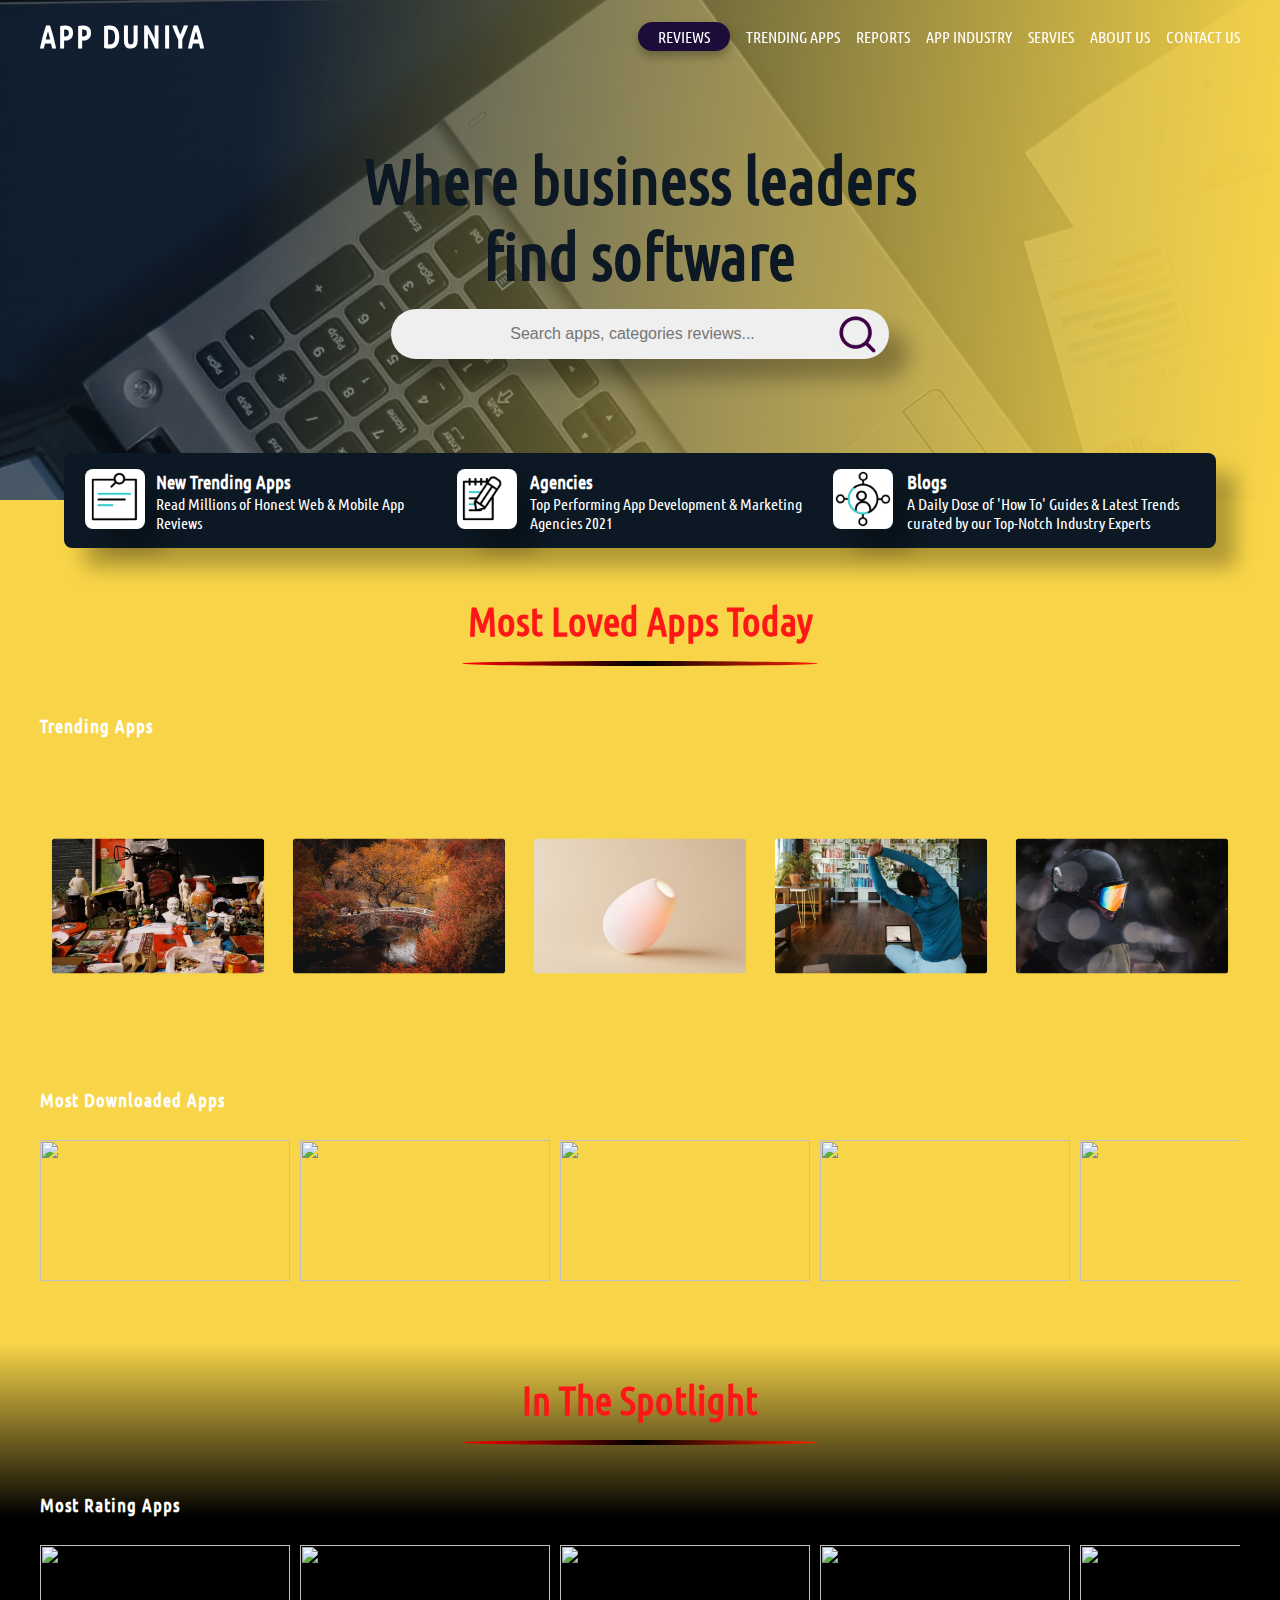
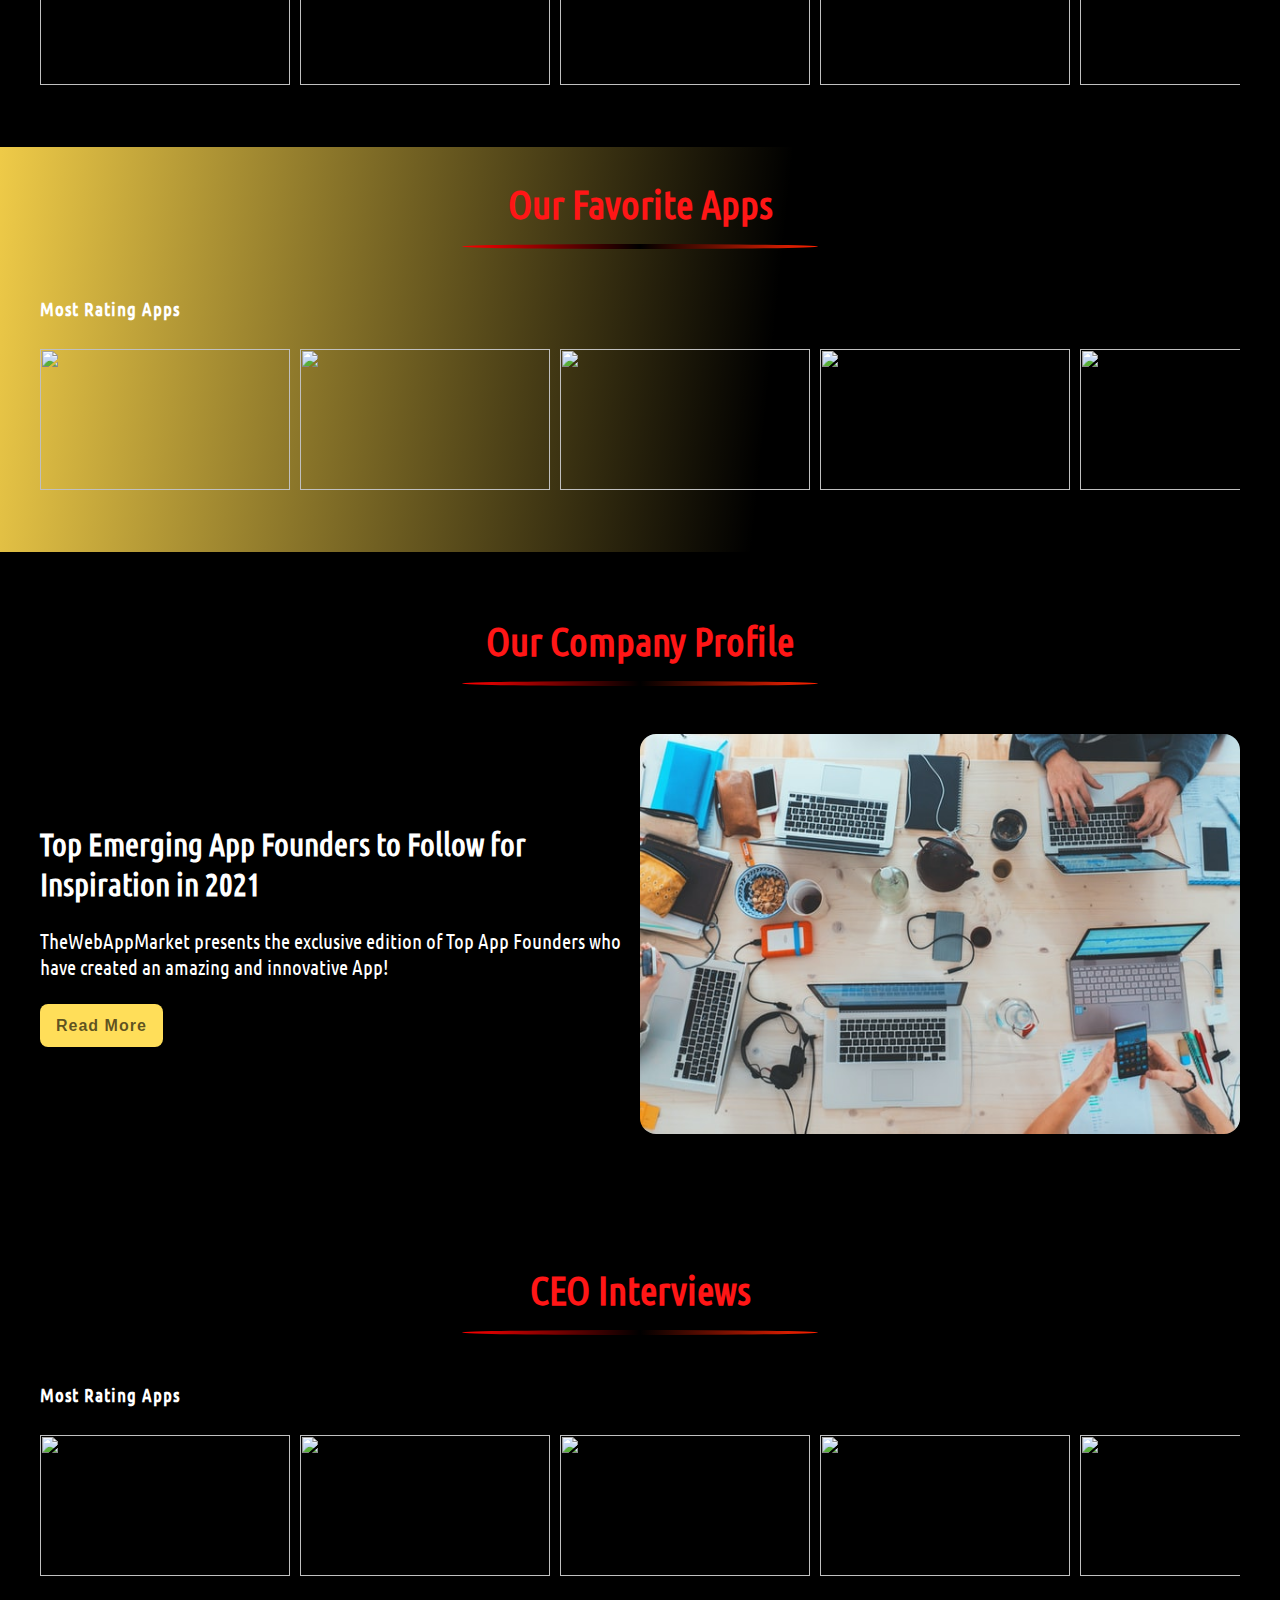
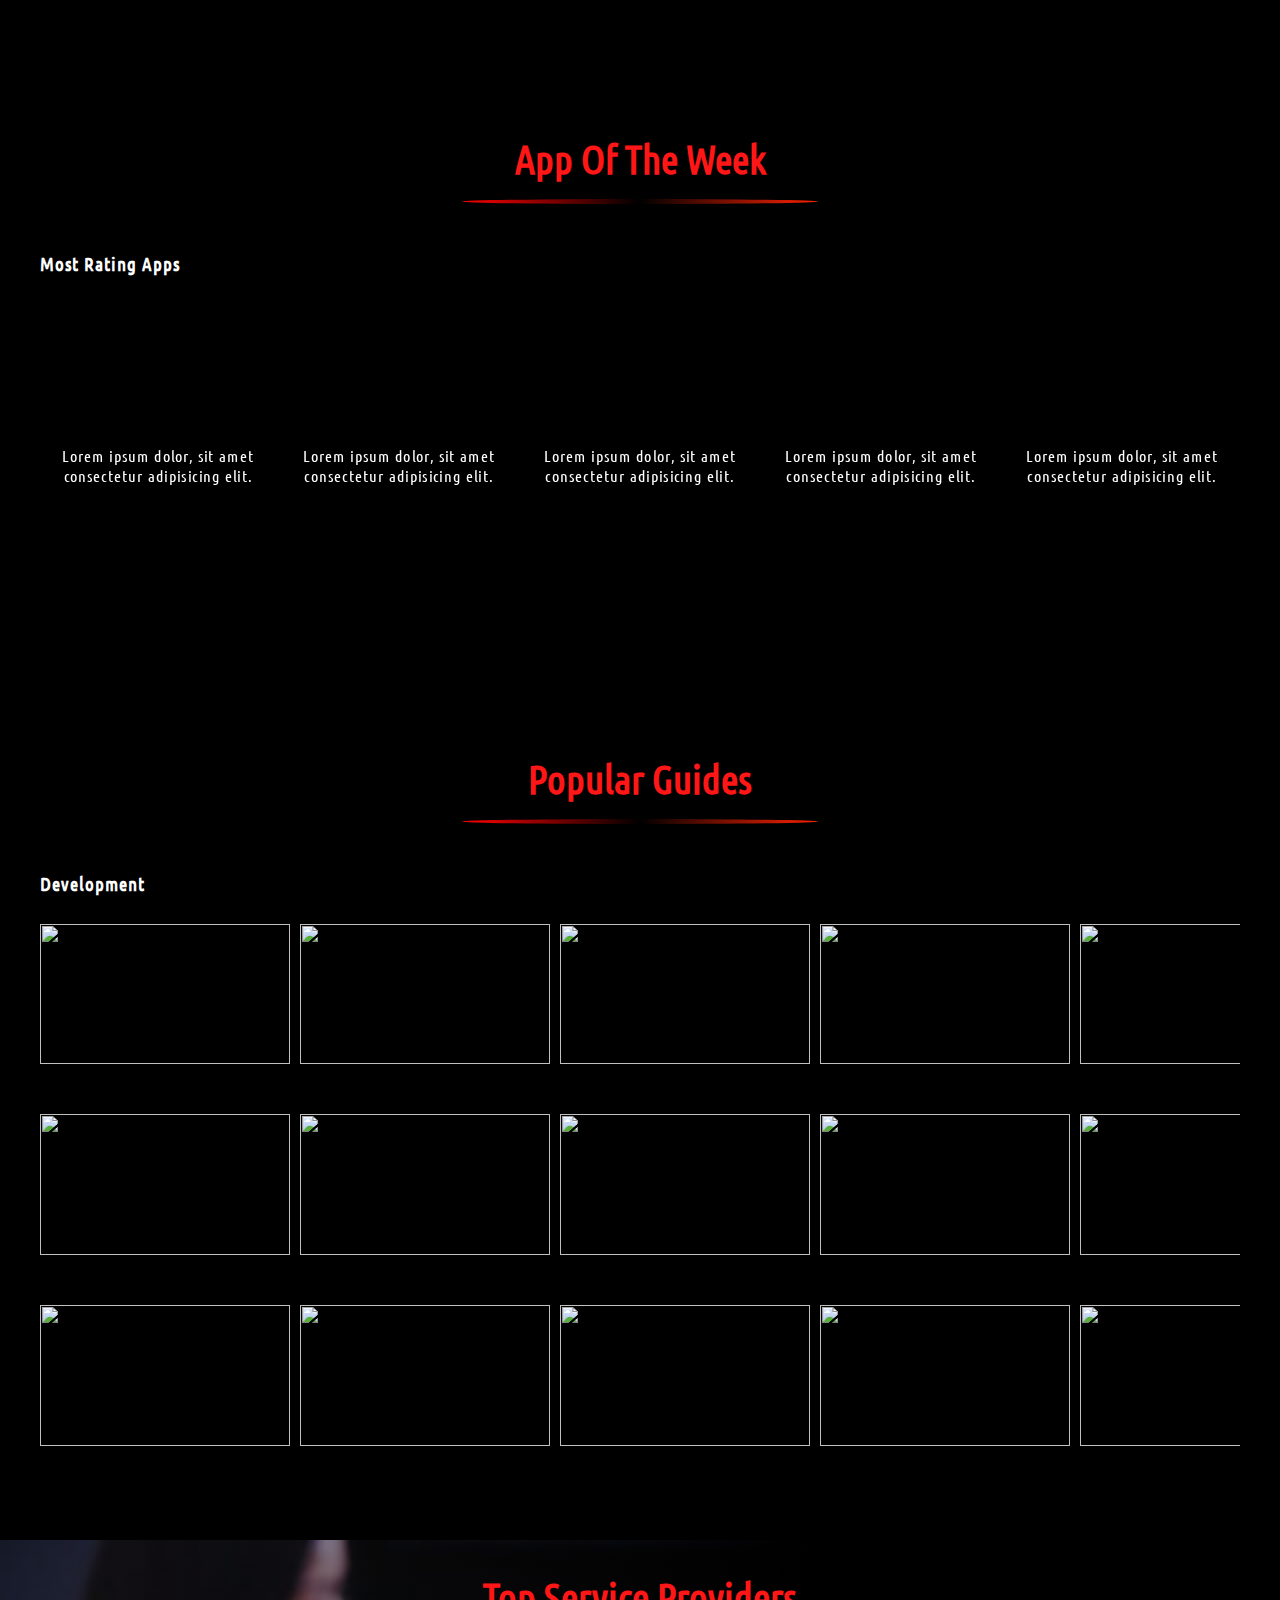
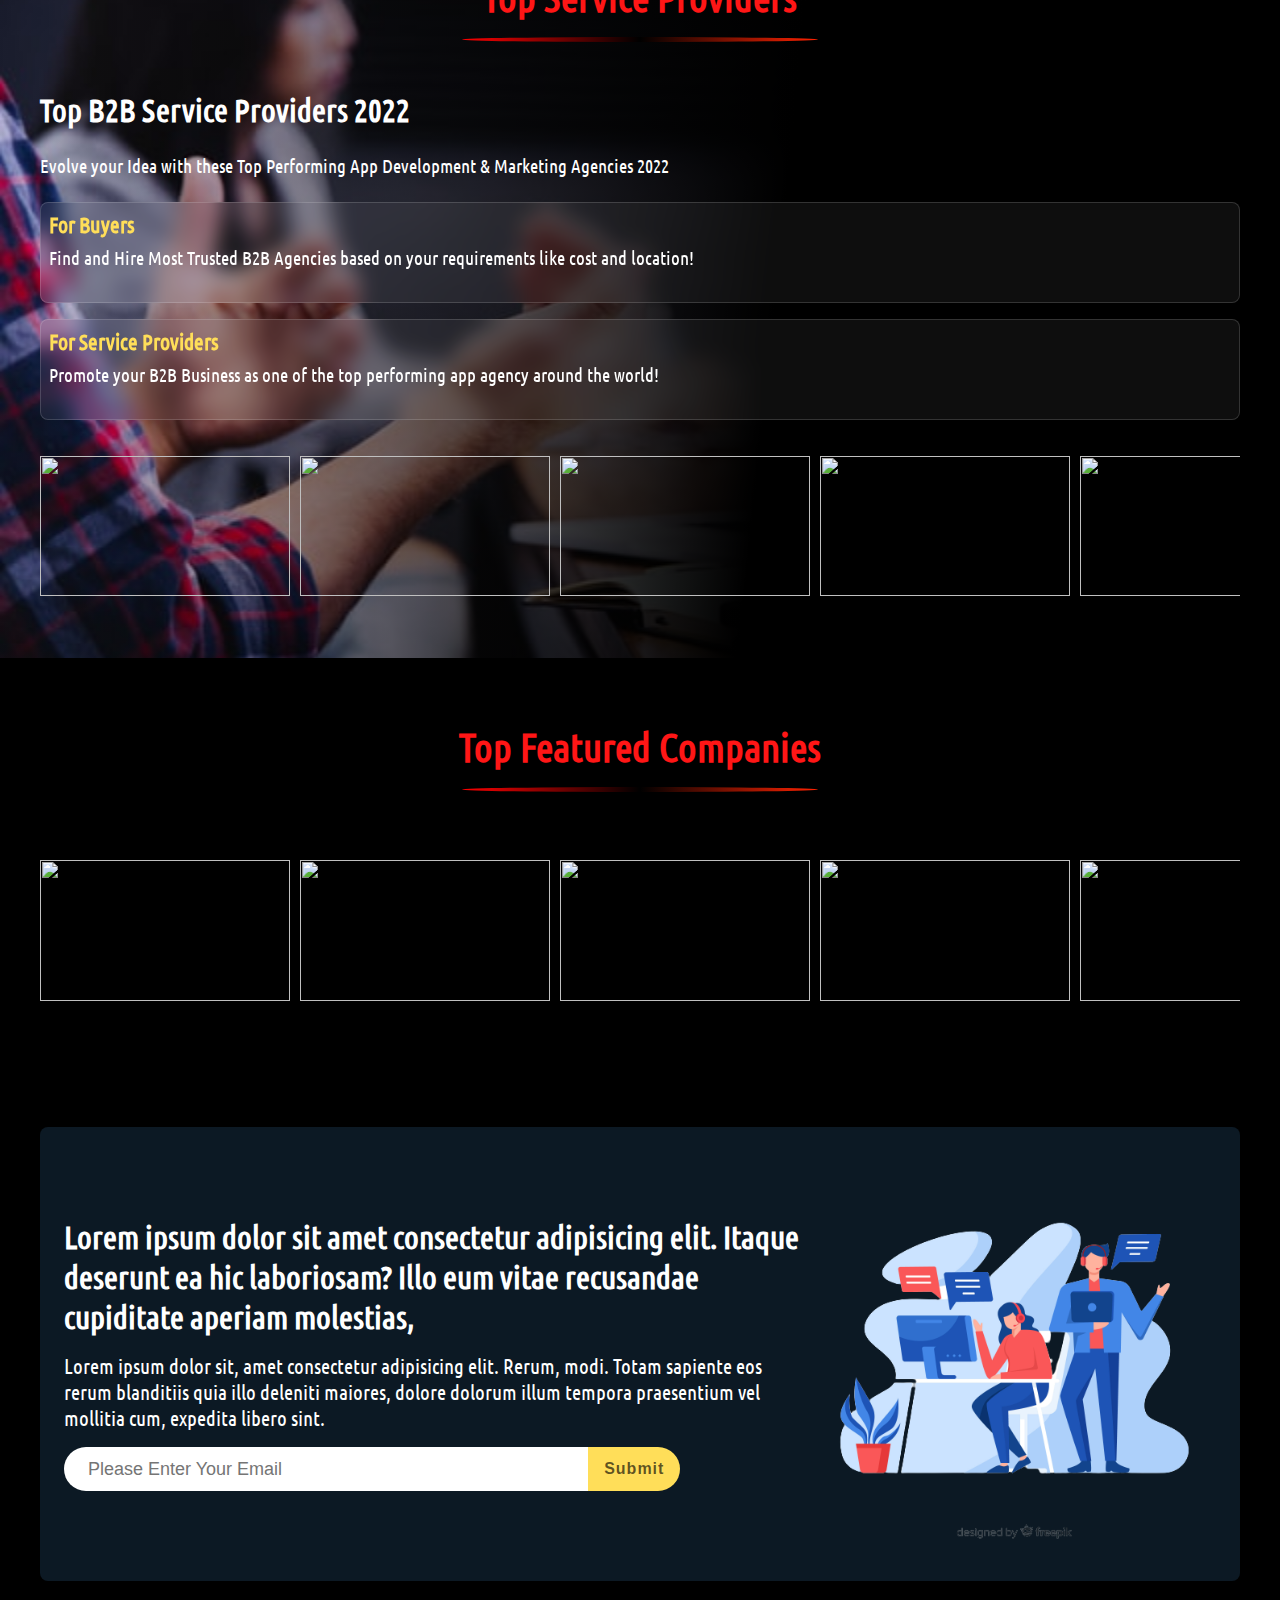
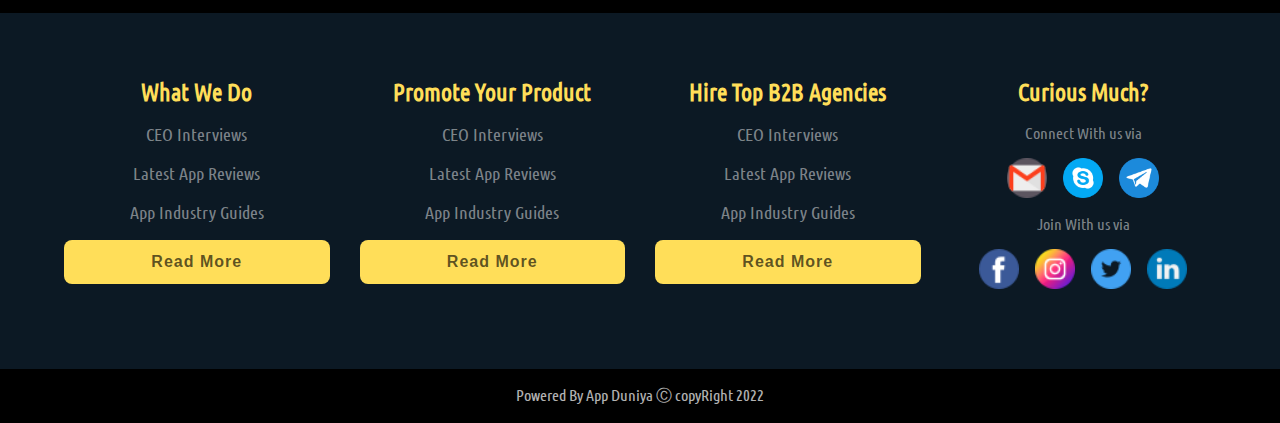
==== commit dbe6cda8: "slider" ====
--- a/index.html
+++ b/index.html
@@ -98,7 +98,6 @@
                 <h3>Trending Apps</h3>
                 <div class="rowSlide">
                     <div class="owl-carousel">
-
                         <div class="item">
                             <div class="ImagesBox">
                                 <img src="assets/images/app1.jpg" alt="">
@@ -181,114 +180,82 @@
             
               <div class="columns">
                 <h3>Most Downloaded Apps</h3>
-                <div class="rowSlide">
-                    <div class="owl-carousel">
-                        <div class="item">
-                          <div class="ImagesBox">
-                              <img src="assets/images/app1.jpg" alt="">
-                              <div class="overlay">
-                                <div class="text">
-                                    <a href="#" class="categories">Music</a>
-                                    <h3>Lorem ipsum dolor sit amet consectetur adipisicing elit.</h3>
-                                    <p>Lorem ipsum dolor, sit amet consectetur adipisicing elit. Impedit hic pariatur ea dolorum iusto cupiditate corporis </p>                 
-                                    <a href="#" class="downloadLink">Download The App</a><br/>
-                                    <a href="#" class="downloadLink">Android</a> -
-                                    <a href="#" class="downloadLink">IOS</a>
-                                </div>
-                            </div>
-                          </div>
-                        </div>
-                        <div class="item">
-                          <div class="ImagesBox">
-                              <img src="assets/images/app2.jpg" alt="">
-                              <div class="overlay">
-                                <div class="text">
-                                    <a href="#" class="categories">Music</a>
-                                    <h3>Lorem ipsum dolor sit amet consectetur adipisicing elit.</h3>
-                                    <p>Lorem ipsum dolor, sit amet consectetur adipisicing elit. Impedit hic pariatur ea dolorum iusto cupiditate corporis </p>                 
-                                    <a href="#" class="downloadLink">Download The App</a><br/>
-                                    <a href="#" class="downloadLink">Android</a> -
-                                    <a href="#" class="downloadLink">IOS</a>
-                                </div>
-                            </div>
-                          </div>
-                        </div>
-                        <div class="item">
-                          <div class="ImagesBox">
-                              <img src="assets/images/app3.jpg" alt="">
-                              <div class="overlay">
-                                <div class="text">
-                                    <a href="#" class="categories">Music</a>
-                                    <h3>Lorem ipsum dolor sit amet consectetur adipisicing elit.</h3>
-                                    <p>Lorem ipsum dolor, sit amet consectetur adipisicing elit. Impedit hic pariatur ea dolorum iusto cupiditate corporis </p>                 
-                                    <a href="#" class="downloadLink">Download The App</a><br/>
-                                    <a href="#" class="downloadLink">Android</a> -
-                                    <a href="#" class="downloadLink">IOS</a>
-                                </div>
-                            </div>
-                          </div>
-                        </div>
-                        <div class="item">
-                          <div class="ImagesBox">
-                              <img src="assets/images/app4.jpg" alt="">
-                              <div class="overlay">
-                                <div class="text">
-                                    <a href="#" class="categories">Music</a>
-                                    <h3>Lorem ipsum dolor sit amet consectetur adipisicing elit.</h3>
-                                    <p>Lorem ipsum dolor, sit amet consectetur adipisicing elit. Impedit hic pariatur ea dolorum iusto cupiditate corporis </p>                 
-                                    <a href="#" class="downloadLink">Download The App</a><br/>
-                                    <a href="#" class="downloadLink">Android</a> -
-                                    <a href="#" class="downloadLink">IOS</a>
-                                </div>
-                            </div>
-                          </div>
-                        </div>
-                        <div class="item">
-                          <div class="ImagesBox">
-                              <img src="assets/images/app5.jpg" alt="">
-                              <div class="overlay">
-                                <div class="text">
-                                    <a href="#" class="categories">Music</a>
-                                    <h3>Lorem ipsum dolor sit amet consectetur adipisicing elit.</h3>
-                                    <p>Lorem ipsum dolor, sit amet consectetur adipisicing elit. Impedit hic pariatur ea dolorum iusto cupiditate corporis </p>                 
-                                    <a href="#" class="downloadLink">Download The App</a><br/>
-                                    <a href="#" class="downloadLink">Android</a> -
-                                    <a href="#" class="downloadLink">IOS</a>
-                                </div>
-                            </div>
-                          </div>
-                        </div>
-                        <div class="item">
-                          <div class="ImagesBox">
-                              <img src="assets/images/app1.jpg" alt="">
-                              <div class="overlay">
-                                <div class="text">
-                                    <a href="#" class="categories">Music</a>
-                                    <h3>Lorem ipsum dolor sit amet consectetur adipisicing elit.</h3>
-                                    <p>Lorem ipsum dolor, sit amet consectetur adipisicing elit. Impedit hic pariatur ea dolorum iusto cupiditate corporis </p>                 
-                                    <a href="#" class="downloadLink">Download The App</a><br/>
-                                    <a href="#" class="downloadLink">Android</a> -
-                                    <a href="#" class="downloadLink">IOS</a>
-                                </div>
-                            </div>
-                          </div>
-                        </div>
-                        <div class="item">
-                          <div class="ImagesBox">
-                              <img src="assets/images/app2.jpg" alt="">
-                              <div class="overlay">
-                                <div class="text">
-                                    <a href="#" class="categories">Music</a>
-                                    <h3>Lorem ipsum dolor sit amet consectetur adipisicing elit.</h3>
-                                    <p>Lorem ipsum dolor, sit amet consectetur adipisicing elit. Impedit hic pariatur ea dolorum iusto cupiditate corporis </p>                 
-                                    <a href="#" class="downloadLink">Download The App</a><br/>
-                                    <a href="#" class="downloadLink">Android</a> -
-                                    <a href="#" class="downloadLink">IOS</a>
-                                </div>
-                            </div>
-                          </div>
-                        </div>
-                      </div>
+                <div class="container2">
+                    <div class="rowSlide">
+                        <div class="tile">
+                            <img class="tile__img" src="https://s3-us-west-2.amazonaws.com/s.cdpn.io/70390/show-1.jpg" />    
+                            <div class="overlay">
+                                <div class="text">
+                                    <h3>Lorem ipsum dolor sit, amet consectetur adipisicing elit.</h3>
+                                    <p>Lorem ipsum dolor sit amet, consectetur adipisicing elit. Deleniti unde reiciendis deserunt facere explicabo possimus doloribus minus. Pariatur, voluptate odio!</p>
+                                </div>
+                            </div>
+                        </div>
+                
+                        <div class="tile">
+                            <img class="tile__img" src="https://s3-us-west-2.amazonaws.com/s.cdpn.io/70390/show-2.jpg" />    
+                            <div class="overlay">
+                                <div class="text">
+                                    <h3>Lorem ipsum dolor sit, amet consectetur adipisicing elit.</h3>
+                                    <p>Lorem ipsum dolor sit amet, consectetur adipisicing elit. Deleniti unde reiciendis deserunt facere explicabo possimus doloribus minus. Pariatur, voluptate odio!</p>
+                                </div>
+                            </div>
+                        </div>
+                        <div class="tile">
+                            <img class="tile__img" src="https://s3-us-west-2.amazonaws.com/s.cdpn.io/70390/show-3.jpg" />    
+                            <div class="overlay">
+                                <div class="text">
+                                    <h3>Lorem ipsum dolor sit, amet consectetur adipisicing elit.</h3>
+                                    <p>Lorem ipsum dolor sit amet, consectetur adipisicing elit. Deleniti unde reiciendis deserunt facere explicabo possimus doloribus minus. Pariatur, voluptate odio!</p>
+                                </div>
+                            </div>
+                        </div>
+                        <div class="tile">
+                            <img class="tile__img" src="https://s3-us-west-2.amazonaws.com/s.cdpn.io/70390/show-4.jpg" />    
+                            <div class="overlay">
+                                <div class="text">
+                                    <h3>Lorem ipsum dolor sit, amet consectetur adipisicing elit.</h3>
+                                    <p>Lorem ipsum dolor sit amet, consectetur adipisicing elit. Deleniti unde reiciendis deserunt facere explicabo possimus doloribus minus. Pariatur, voluptate odio!</p>
+                                </div>
+                            </div>
+                        </div>
+                        <div class="tile">
+                            <img class="tile__img" src="https://s3-us-west-2.amazonaws.com/s.cdpn.io/70390/show-2.jpg" />    
+                            <div class="overlay">
+                                <div class="text">
+                                    <h3>Lorem ipsum dolor sit, amet consectetur adipisicing elit.</h3>
+                                    <p>Lorem ipsum dolor sit amet, consectetur adipisicing elit. Deleniti unde reiciendis deserunt facere explicabo possimus doloribus minus. Pariatur, voluptate odio!</p>
+                                </div>
+                            </div>
+                        </div>
+                        <div class="tile">
+                            <img class="tile__img" src="https://s3-us-west-2.amazonaws.com/s.cdpn.io/70390/show-3.jpg" />    
+                            <div class="overlay">
+                                <div class="text">
+                                    <h3>Lorem ipsum dolor sit, amet consectetur adipisicing elit.</h3>
+                                    <p>Lorem ipsum dolor sit amet, consectetur adipisicing elit. Deleniti unde reiciendis deserunt facere explicabo possimus doloribus minus. Pariatur, voluptate odio!</p>
+                                </div>
+                            </div>
+                        </div>
+                        <div class="tile">
+                            <img class="tile__img" src="https://s3-us-west-2.amazonaws.com/s.cdpn.io/70390/show-4.jpg" />    
+                            <div class="overlay">
+                                <div class="text">
+                                    <h3>Lorem ipsum dolor sit, amet consectetur adipisicing elit.</h3>
+                                    <p>Lorem ipsum dolor sit amet, consectetur adipisicing elit. Deleniti unde reiciendis deserunt facere explicabo possimus doloribus minus. Pariatur, voluptate odio!</p>
+                                </div>
+                            </div>
+                        </div>
+                        <div class="tile">
+                            <img class="tile__img" src="https://s3-us-west-2.amazonaws.com/s.cdpn.io/70390/show-5.jpg" />    
+                            <div class="overlay">
+                                <div class="text">
+                                    <h3>Lorem ipsum dolor sit, amet consectetur adipisicing elit.</h3>
+                                    <p>Lorem ipsum dolor sit amet, consectetur adipisicing elit. Deleniti unde reiciendis deserunt facere explicabo possimus doloribus minus. Pariatur, voluptate odio!</p>
+                                </div>
+                            </div>
+                        </div>
+                    </div>
                 </div>
               </div>
         </div>
@@ -307,60 +274,78 @@
 
             <div class="columns">
                 <h3>Most Rating Apps</h3>
-                <div class="rowSlide">
-                    <div class="owl-carousel">
-                        <div class="item">
-                            <div class="ImagesBox">
-                                <img src="assets/images/app1.jpg" alt="">
-                                <div class="overlay">
-                                    <div class="text">
-                                        <h3>Lorem ipsum dolor sit amet consectetur adipisicing elit.</h3>
-                                        <p>Lorem ipsum, dolor sit amet consectetur adipisicing elit. Impedit dolores aut distinctio delectus! Cupiditate, provident!</p>
-                                    </div>
-                                </div>
-                            </div>
-                        </div>
-                        <div class="item">
-                            <div class="ImagesBox">
-                                <img src="assets/images/app2.jpg" alt="">
-                                <div class="overlay">
-                                    <div class="text">
-                                        <h3>Lorem ipsum dolor sit amet consectetur adipisicing elit.</h3>
-                                        <p>Lorem ipsum, dolor sit amet consectetur adipisicing elit. Impedit dolores aut distinctio delectus! Cupiditate, provident!</p>
-                                    </div>
-                                </div>
-                            </div>
-                        </div>
-                        <div class="item">
-                            <div class="ImagesBox">
-                                <img src="assets/images/app3.jpg" alt="">
-                                <div class="overlay">
-                                    <div class="text">
-                                        <h3>Lorem ipsum dolor sit amet consectetur adipisicing elit.</h3>
-                                        <p>Lorem ipsum, dolor sit amet consectetur adipisicing elit. Impedit dolores aut distinctio delectus! Cupiditate, provident!</p>
-                                    </div>
-                                </div>
-                            </div>
-                        </div>
-                        <div class="item">
-                            <div class="ImagesBox">
-                                <img src="assets/images/app4.jpg" alt="">
-                                <div class="overlay">
-                                    <div class="text">
-                                        <h3>Lorem ipsum dolor sit amet consectetur adipisicing elit.</h3>
-                                        <p>Lorem ipsum, dolor sit amet consectetur adipisicing elit. Impedit dolores aut distinctio delectus! Cupiditate, provident!</p>
-                                    </div>
-                                </div>
-                            </div>
-                        </div>
-                        <div class="item">
-                            <div class="ImagesBox">
-                                <img src="assets/images/app5.jpg" alt="">
-                                <div class="overlay">
-                                    <div class="text">
-                                        <h3>Lorem ipsum dolor sit amet consectetur adipisicing elit.</h3>
-                                        <p>Lorem ipsum, dolor sit amet consectetur adipisicing elit. Impedit dolores aut distinctio delectus! Cupiditate, provident!</p>
-                                    </div>
+                <div class="container2">
+                    <div class="rowSlide">
+                        <div class="tile">
+                            <img class="tile__img" src="https://s3-us-west-2.amazonaws.com/s.cdpn.io/70390/show-1.jpg" />    
+                            <div class="overlay">
+                                <div class="text">
+                                    <h3>Lorem ipsum dolor sit, amet consectetur adipisicing elit.</h3>
+                                    <p>Lorem ipsum dolor sit amet, consectetur adipisicing elit. Deleniti unde reiciendis deserunt facere explicabo possimus doloribus minus. Pariatur, voluptate odio!</p>
+                                </div>
+                            </div>
+                        </div>
+                
+                        <div class="tile">
+                            <img class="tile__img" src="https://s3-us-west-2.amazonaws.com/s.cdpn.io/70390/show-2.jpg" />    
+                            <div class="overlay">
+                                <div class="text">
+                                    <h3>Lorem ipsum dolor sit, amet consectetur adipisicing elit.</h3>
+                                    <p>Lorem ipsum dolor sit amet, consectetur adipisicing elit. Deleniti unde reiciendis deserunt facere explicabo possimus doloribus minus. Pariatur, voluptate odio!</p>
+                                </div>
+                            </div>
+                        </div>
+                        <div class="tile">
+                            <img class="tile__img" src="https://s3-us-west-2.amazonaws.com/s.cdpn.io/70390/show-3.jpg" />    
+                            <div class="overlay">
+                                <div class="text">
+                                    <h3>Lorem ipsum dolor sit, amet consectetur adipisicing elit.</h3>
+                                    <p>Lorem ipsum dolor sit amet, consectetur adipisicing elit. Deleniti unde reiciendis deserunt facere explicabo possimus doloribus minus. Pariatur, voluptate odio!</p>
+                                </div>
+                            </div>
+                        </div>
+                        <div class="tile">
+                            <img class="tile__img" src="https://s3-us-west-2.amazonaws.com/s.cdpn.io/70390/show-4.jpg" />    
+                            <div class="overlay">
+                                <div class="text">
+                                    <h3>Lorem ipsum dolor sit, amet consectetur adipisicing elit.</h3>
+                                    <p>Lorem ipsum dolor sit amet, consectetur adipisicing elit. Deleniti unde reiciendis deserunt facere explicabo possimus doloribus minus. Pariatur, voluptate odio!</p>
+                                </div>
+                            </div>
+                        </div>
+                        <div class="tile">
+                            <img class="tile__img" src="https://s3-us-west-2.amazonaws.com/s.cdpn.io/70390/show-2.jpg" />    
+                            <div class="overlay">
+                                <div class="text">
+                                    <h3>Lorem ipsum dolor sit, amet consectetur adipisicing elit.</h3>
+                                    <p>Lorem ipsum dolor sit amet, consectetur adipisicing elit. Deleniti unde reiciendis deserunt facere explicabo possimus doloribus minus. Pariatur, voluptate odio!</p>
+                                </div>
+                            </div>
+                        </div>
+                        <div class="tile">
+                            <img class="tile__img" src="https://s3-us-west-2.amazonaws.com/s.cdpn.io/70390/show-3.jpg" />    
+                            <div class="overlay">
+                                <div class="text">
+                                    <h3>Lorem ipsum dolor sit, amet consectetur adipisicing elit.</h3>
+                                    <p>Lorem ipsum dolor sit amet, consectetur adipisicing elit. Deleniti unde reiciendis deserunt facere explicabo possimus doloribus minus. Pariatur, voluptate odio!</p>
+                                </div>
+                            </div>
+                        </div>
+                        <div class="tile">
+                            <img class="tile__img" src="https://s3-us-west-2.amazonaws.com/s.cdpn.io/70390/show-4.jpg" />    
+                            <div class="overlay">
+                                <div class="text">
+                                    <h3>Lorem ipsum dolor sit, amet consectetur adipisicing elit.</h3>
+                                    <p>Lorem ipsum dolor sit amet, consectetur adipisicing elit. Deleniti unde reiciendis deserunt facere explicabo possimus doloribus minus. Pariatur, voluptate odio!</p>
+                                </div>
+                            </div>
+                        </div>
+                        <div class="tile">
+                            <img class="tile__img" src="https://s3-us-west-2.amazonaws.com/s.cdpn.io/70390/show-5.jpg" />    
+                            <div class="overlay">
+                                <div class="text">
+                                    <h3>Lorem ipsum dolor sit, amet consectetur adipisicing elit.</h3>
+                                    <p>Lorem ipsum dolor sit amet, consectetur adipisicing elit. Deleniti unde reiciendis deserunt facere explicabo possimus doloribus minus. Pariatur, voluptate odio!</p>
                                 </div>
                             </div>
                         </div>
@@ -384,60 +369,78 @@
                 
                 <div class="columns">
                     <h3>Most Rating Apps</h3>
-                    <div class="rowSlide">
-                        <div class="owl-carousel">
-                            <div class="item">
-                                <div class="ImagesBox">
-                                    <img src="assets/images/app1.jpg" alt="">
-                                    <div class="overlay">
-                                        <div class="text">
-                                            <h3>Lorem ipsum dolor sit amet consectetur adipisicing elit.</h3>
-                                            <p>Lorem ipsum, dolor sit amet consectetur adipisicing elit. Impedit dolores aut distinctio delectus! Cupiditate, provident!</p>
-                                        </div>
+                    <div class="container2">
+                        <div class="rowSlide">
+                            <div class="tile">
+                                <img class="tile__img" src="https://s3-us-west-2.amazonaws.com/s.cdpn.io/70390/show-1.jpg" />    
+                                <div class="overlay">
+                                    <div class="text">
+                                        <h3>Lorem ipsum dolor sit, amet consectetur adipisicing elit.</h3>
+                                        <p>Lorem ipsum dolor sit amet, consectetur adipisicing elit. Deleniti unde reiciendis deserunt facere explicabo possimus doloribus minus. Pariatur, voluptate odio!</p>
                                     </div>
                                 </div>
                             </div>
-                            <div class="item">
-                                <div class="ImagesBox">
-                                    <img src="assets/images/app2.jpg" alt="">
-                                    <div class="overlay">
-                                        <div class="text">
-                                            <h3>Lorem ipsum dolor sit amet consectetur adipisicing elit.</h3>
-                                            <p>Lorem ipsum, dolor sit amet consectetur adipisicing elit. Impedit dolores aut distinctio delectus! Cupiditate, provident!</p>
-                                        </div>
+                    
+                            <div class="tile">
+                                <img class="tile__img" src="https://s3-us-west-2.amazonaws.com/s.cdpn.io/70390/show-2.jpg" />    
+                                <div class="overlay">
+                                    <div class="text">
+                                        <h3>Lorem ipsum dolor sit, amet consectetur adipisicing elit.</h3>
+                                        <p>Lorem ipsum dolor sit amet, consectetur adipisicing elit. Deleniti unde reiciendis deserunt facere explicabo possimus doloribus minus. Pariatur, voluptate odio!</p>
                                     </div>
                                 </div>
                             </div>
-                            <div class="item">
-                                <div class="ImagesBox">
-                                    <img src="assets/images/app3.jpg" alt="">
-                                    <div class="overlay">
-                                        <div class="text">
-                                            <h3>Lorem ipsum dolor sit amet consectetur adipisicing elit.</h3>
-                                            <p>Lorem ipsum, dolor sit amet consectetur adipisicing elit. Impedit dolores aut distinctio delectus! Cupiditate, provident!</p>
-                                        </div>
+                            <div class="tile">
+                                <img class="tile__img" src="https://s3-us-west-2.amazonaws.com/s.cdpn.io/70390/show-3.jpg" />    
+                                <div class="overlay">
+                                    <div class="text">
+                                        <h3>Lorem ipsum dolor sit, amet consectetur adipisicing elit.</h3>
+                                        <p>Lorem ipsum dolor sit amet, consectetur adipisicing elit. Deleniti unde reiciendis deserunt facere explicabo possimus doloribus minus. Pariatur, voluptate odio!</p>
                                     </div>
                                 </div>
                             </div>
-                            <div class="item">
-                                <div class="ImagesBox">
-                                    <img src="assets/images/app4.jpg" alt="">
-                                    <div class="overlay">
-                                        <div class="text">
-                                            <h3>Lorem ipsum dolor sit amet consectetur adipisicing elit.</h3>
-                                            <p>Lorem ipsum, dolor sit amet consectetur adipisicing elit. Impedit dolores aut distinctio delectus! Cupiditate, provident!</p>
-                                        </div>
+                            <div class="tile">
+                                <img class="tile__img" src="https://s3-us-west-2.amazonaws.com/s.cdpn.io/70390/show-4.jpg" />    
+                                <div class="overlay">
+                                    <div class="text">
+                                        <h3>Lorem ipsum dolor sit, amet consectetur adipisicing elit.</h3>
+                                        <p>Lorem ipsum dolor sit amet, consectetur adipisicing elit. Deleniti unde reiciendis deserunt facere explicabo possimus doloribus minus. Pariatur, voluptate odio!</p>
                                     </div>
                                 </div>
                             </div>
-                            <div class="item">
-                                <div class="ImagesBox">
-                                    <img src="assets/images/app5.jpg" alt="">
-                                    <div class="overlay">
-                                        <div class="text">
-                                            <h3>Lorem ipsum dolor sit amet consectetur adipisicing elit.</h3>
-                                            <p>Lorem ipsum, dolor sit amet consectetur adipisicing elit. Impedit dolores aut distinctio delectus! Cupiditate, provident!</p>
-                                        </div>
+                            <div class="tile">
+                                <img class="tile__img" src="https://s3-us-west-2.amazonaws.com/s.cdpn.io/70390/show-2.jpg" />    
+                                <div class="overlay">
+                                    <div class="text">
+                                        <h3>Lorem ipsum dolor sit, amet consectetur adipisicing elit.</h3>
+                                        <p>Lorem ipsum dolor sit amet, consectetur adipisicing elit. Deleniti unde reiciendis deserunt facere explicabo possimus doloribus minus. Pariatur, voluptate odio!</p>
+                                    </div>
+                                </div>
+                            </div>
+                            <div class="tile">
+                                <img class="tile__img" src="https://s3-us-west-2.amazonaws.com/s.cdpn.io/70390/show-3.jpg" />    
+                                <div class="overlay">
+                                    <div class="text">
+                                        <h3>Lorem ipsum dolor sit, amet consectetur adipisicing elit.</h3>
+                                        <p>Lorem ipsum dolor sit amet, consectetur adipisicing elit. Deleniti unde reiciendis deserunt facere explicabo possimus doloribus minus. Pariatur, voluptate odio!</p>
+                                    </div>
+                                </div>
+                            </div>
+                            <div class="tile">
+                                <img class="tile__img" src="https://s3-us-west-2.amazonaws.com/s.cdpn.io/70390/show-4.jpg" />    
+                                <div class="overlay">
+                                    <div class="text">
+                                        <h3>Lorem ipsum dolor sit, amet consectetur adipisicing elit.</h3>
+                                        <p>Lorem ipsum dolor sit amet, consectetur adipisicing elit. Deleniti unde reiciendis deserunt facere explicabo possimus doloribus minus. Pariatur, voluptate odio!</p>
+                                    </div>
+                                </div>
+                            </div>
+                            <div class="tile">
+                                <img class="tile__img" src="https://s3-us-west-2.amazonaws.com/s.cdpn.io/70390/show-5.jpg" />    
+                                <div class="overlay">
+                                    <div class="text">
+                                        <h3>Lorem ipsum dolor sit, amet consectetur adipisicing elit.</h3>
+                                        <p>Lorem ipsum dolor sit amet, consectetur adipisicing elit. Deleniti unde reiciendis deserunt facere explicabo possimus doloribus minus. Pariatur, voluptate odio!</p>
                                     </div>
                                 </div>
                             </div>
@@ -483,60 +486,78 @@
             </div>
             <div class="columns">
                 <h3>Most Rating Apps</h3>
-                <div class="rowSlide">
-                    <div class="owl-carousel">
-                        <div class="item">
-                            <div class="ImagesBox">
-                                <img src="assets/images/model1.jpg" alt="Ceo-images">
-                                <div class="overlay">
-                                    <div class="text">
-                                        <h3>Lorem ipsum dolor sit amet consectetur adipisicing elit.</h3>
-                                        <p>Lorem ipsum, dolor sit amet consectetur adipisicing elit. Impedit dolores aut distinctio delectus! Cupiditate, provident!</p>
-                                    </div>
-                                </div>
-                            </div>
-                        </div>
-                        <div class="item">
-                            <div class="ImagesBox">
-                                <img src="assets/images/model2.jpg" alt="Ceo-images">
-                                <div class="overlay">
-                                    <div class="text">
-                                        <h3>Lorem ipsum dolor sit amet consectetur adipisicing elit.</h3>
-                                        <p>Lorem ipsum, dolor sit amet consectetur adipisicing elit. Impedit dolores aut distinctio delectus! Cupiditate, provident!</p>
-                                    </div>
-                                </div>
-                            </div>
-                        </div>
-                        <div class="item">
-                            <div class="ImagesBox">
-                                <img src="assets/images/model3.jpg" alt="Ceo-images">
-                                <div class="overlay">
-                                    <div class="text">
-                                        <h3>Lorem ipsum dolor sit amet consectetur adipisicing elit.</h3>
-                                        <p>Lorem ipsum, dolor sit amet consectetur adipisicing elit. Impedit dolores aut distinctio delectus! Cupiditate, provident!</p>
-                                    </div>
-                                </div>
-                            </div>
-                        </div>
-                        <div class="item">
-                            <div class="ImagesBox">
-                                <img src="assets/images/model4.jpg" alt="Ceo-images">
-                                <div class="overlay">
-                                    <div class="text">
-                                        <h3>Lorem ipsum dolor sit amet consectetur adipisicing elit.</h3>
-                                        <p>Lorem ipsum, dolor sit amet consectetur adipisicing elit. Impedit dolores aut distinctio delectus! Cupiditate, provident!</p>
-                                    </div>
-                                </div>
-                            </div>
-                        </div>
-                        <div class="item">
-                            <div class="ImagesBox">
-                                <img src="assets/images/model5.jpg" alt="Ceo-images">
-                                <div class="overlay">
-                                    <div class="text">
-                                        <h3>Lorem ipsum dolor sit amet consectetur adipisicing elit.</h3>
-                                        <p>Lorem ipsum, dolor sit amet consectetur adipisicing elit. Impedit dolores aut distinctio delectus! Cupiditate, provident!</p>
-                                    </div>
+                <div class="container2">
+                    <div class="rowSlide">
+                        <div class="tile">
+                            <img class="tile__img" src="https://s3-us-west-2.amazonaws.com/s.cdpn.io/70390/show-1.jpg" />    
+                            <div class="overlay">
+                                <div class="text">
+                                    <h3>Lorem ipsum dolor sit, amet consectetur adipisicing elit.</h3>
+                                    <p>Lorem ipsum dolor sit amet, consectetur adipisicing elit. Deleniti unde reiciendis deserunt facere explicabo possimus doloribus minus. Pariatur, voluptate odio!</p>
+                                </div>
+                            </div>
+                        </div>
+                
+                        <div class="tile">
+                            <img class="tile__img" src="https://s3-us-west-2.amazonaws.com/s.cdpn.io/70390/show-2.jpg" />    
+                            <div class="overlay">
+                                <div class="text">
+                                    <h3>Lorem ipsum dolor sit, amet consectetur adipisicing elit.</h3>
+                                    <p>Lorem ipsum dolor sit amet, consectetur adipisicing elit. Deleniti unde reiciendis deserunt facere explicabo possimus doloribus minus. Pariatur, voluptate odio!</p>
+                                </div>
+                            </div>
+                        </div>
+                        <div class="tile">
+                            <img class="tile__img" src="https://s3-us-west-2.amazonaws.com/s.cdpn.io/70390/show-3.jpg" />    
+                            <div class="overlay">
+                                <div class="text">
+                                    <h3>Lorem ipsum dolor sit, amet consectetur adipisicing elit.</h3>
+                                    <p>Lorem ipsum dolor sit amet, consectetur adipisicing elit. Deleniti unde reiciendis deserunt facere explicabo possimus doloribus minus. Pariatur, voluptate odio!</p>
+                                </div>
+                            </div>
+                        </div>
+                        <div class="tile">
+                            <img class="tile__img" src="https://s3-us-west-2.amazonaws.com/s.cdpn.io/70390/show-4.jpg" />    
+                            <div class="overlay">
+                                <div class="text">
+                                    <h3>Lorem ipsum dolor sit, amet consectetur adipisicing elit.</h3>
+                                    <p>Lorem ipsum dolor sit amet, consectetur adipisicing elit. Deleniti unde reiciendis deserunt facere explicabo possimus doloribus minus. Pariatur, voluptate odio!</p>
+                                </div>
+                            </div>
+                        </div>
+                        <div class="tile">
+                            <img class="tile__img" src="https://s3-us-west-2.amazonaws.com/s.cdpn.io/70390/show-2.jpg" />    
+                            <div class="overlay">
+                                <div class="text">
+                                    <h3>Lorem ipsum dolor sit, amet consectetur adipisicing elit.</h3>
+                                    <p>Lorem ipsum dolor sit amet, consectetur adipisicing elit. Deleniti unde reiciendis deserunt facere explicabo possimus doloribus minus. Pariatur, voluptate odio!</p>
+                                </div>
+                            </div>
+                        </div>
+                        <div class="tile">
+                            <img class="tile__img" src="https://s3-us-west-2.amazonaws.com/s.cdpn.io/70390/show-3.jpg" />    
+                            <div class="overlay">
+                                <div class="text">
+                                    <h3>Lorem ipsum dolor sit, amet consectetur adipisicing elit.</h3>
+                                    <p>Lorem ipsum dolor sit amet, consectetur adipisicing elit. Deleniti unde reiciendis deserunt facere explicabo possimus doloribus minus. Pariatur, voluptate odio!</p>
+                                </div>
+                            </div>
+                        </div>
+                        <div class="tile">
+                            <img class="tile__img" src="https://s3-us-west-2.amazonaws.com/s.cdpn.io/70390/show-4.jpg" />    
+                            <div class="overlay">
+                                <div class="text">
+                                    <h3>Lorem ipsum dolor sit, amet consectetur adipisicing elit.</h3>
+                                    <p>Lorem ipsum dolor sit amet, consectetur adipisicing elit. Deleniti unde reiciendis deserunt facere explicabo possimus doloribus minus. Pariatur, voluptate odio!</p>
+                                </div>
+                            </div>
+                        </div>
+                        <div class="tile">
+                            <img class="tile__img" src="https://s3-us-west-2.amazonaws.com/s.cdpn.io/70390/show-5.jpg" />    
+                            <div class="overlay">
+                                <div class="text">
+                                    <h3>Lorem ipsum dolor sit, amet consectetur adipisicing elit.</h3>
+                                    <p>Lorem ipsum dolor sit amet, consectetur adipisicing elit. Deleniti unde reiciendis deserunt facere explicabo possimus doloribus minus. Pariatur, voluptate odio!</p>
                                 </div>
                             </div>
                         </div>
@@ -626,187 +647,235 @@
             </div>
             <div class="columns">
                 <h3>Development</h3>
+                <div class="container2">
+                    <div class="rowSlide">
+                        <div class="tile">
+                            <img class="tile__img" src="https://s3-us-west-2.amazonaws.com/s.cdpn.io/70390/show-1.jpg" />    
+                            <div class="overlay">
+                                <div class="text">
+                                    <h3>Lorem ipsum dolor sit, amet consectetur adipisicing elit.</h3>
+                                    <p>Lorem ipsum dolor sit amet, consectetur adipisicing elit. Deleniti unde reiciendis deserunt facere explicabo possimus doloribus minus. Pariatur, voluptate odio!</p>
+                                </div>
+                            </div>
+                        </div>
+                
+                        <div class="tile">
+                            <img class="tile__img" src="https://s3-us-west-2.amazonaws.com/s.cdpn.io/70390/show-2.jpg" />    
+                            <div class="overlay">
+                                <div class="text">
+                                    <h3>Lorem ipsum dolor sit, amet consectetur adipisicing elit.</h3>
+                                    <p>Lorem ipsum dolor sit amet, consectetur adipisicing elit. Deleniti unde reiciendis deserunt facere explicabo possimus doloribus minus. Pariatur, voluptate odio!</p>
+                                </div>
+                            </div>
+                        </div>
+                        <div class="tile">
+                            <img class="tile__img" src="https://s3-us-west-2.amazonaws.com/s.cdpn.io/70390/show-3.jpg" />    
+                            <div class="overlay">
+                                <div class="text">
+                                    <h3>Lorem ipsum dolor sit, amet consectetur adipisicing elit.</h3>
+                                    <p>Lorem ipsum dolor sit amet, consectetur adipisicing elit. Deleniti unde reiciendis deserunt facere explicabo possimus doloribus minus. Pariatur, voluptate odio!</p>
+                                </div>
+                            </div>
+                        </div>
+                        <div class="tile">
+                            <img class="tile__img" src="https://s3-us-west-2.amazonaws.com/s.cdpn.io/70390/show-4.jpg" />    
+                            <div class="overlay">
+                                <div class="text">
+                                    <h3>Lorem ipsum dolor sit, amet consectetur adipisicing elit.</h3>
+                                    <p>Lorem ipsum dolor sit amet, consectetur adipisicing elit. Deleniti unde reiciendis deserunt facere explicabo possimus doloribus minus. Pariatur, voluptate odio!</p>
+                                </div>
+                            </div>
+                        </div>
+                        <div class="tile">
+                            <img class="tile__img" src="https://s3-us-west-2.amazonaws.com/s.cdpn.io/70390/show-2.jpg" />    
+                            <div class="overlay">
+                                <div class="text">
+                                    <h3>Lorem ipsum dolor sit, amet consectetur adipisicing elit.</h3>
+                                    <p>Lorem ipsum dolor sit amet, consectetur adipisicing elit. Deleniti unde reiciendis deserunt facere explicabo possimus doloribus minus. Pariatur, voluptate odio!</p>
+                                </div>
+                            </div>
+                        </div>
+                        <div class="tile">
+                            <img class="tile__img" src="https://s3-us-west-2.amazonaws.com/s.cdpn.io/70390/show-3.jpg" />    
+                            <div class="overlay">
+                                <div class="text">
+                                    <h3>Lorem ipsum dolor sit, amet consectetur adipisicing elit.</h3>
+                                    <p>Lorem ipsum dolor sit amet, consectetur adipisicing elit. Deleniti unde reiciendis deserunt facere explicabo possimus doloribus minus. Pariatur, voluptate odio!</p>
+                                </div>
+                            </div>
+                        </div>
+                        <div class="tile">
+                            <img class="tile__img" src="https://s3-us-west-2.amazonaws.com/s.cdpn.io/70390/show-4.jpg" />    
+                            <div class="overlay">
+                                <div class="text">
+                                    <h3>Lorem ipsum dolor sit, amet consectetur adipisicing elit.</h3>
+                                    <p>Lorem ipsum dolor sit amet, consectetur adipisicing elit. Deleniti unde reiciendis deserunt facere explicabo possimus doloribus minus. Pariatur, voluptate odio!</p>
+                                </div>
+                            </div>
+                        </div>
+                        <div class="tile">
+                            <img class="tile__img" src="https://s3-us-west-2.amazonaws.com/s.cdpn.io/70390/show-5.jpg" />    
+                            <div class="overlay">
+                                <div class="text">
+                                    <h3>Lorem ipsum dolor sit, amet consectetur adipisicing elit.</h3>
+                                    <p>Lorem ipsum dolor sit amet, consectetur adipisicing elit. Deleniti unde reiciendis deserunt facere explicabo possimus doloribus minus. Pariatur, voluptate odio!</p>
+                                </div>
+                            </div>
+                        </div>
+                    </div>
+                </div>
+            </div>
+            <!-- repeat   -->
+            <div class="container2">
                 <div class="rowSlide">
-                    <div class="owl-carousel">
-                        <div class="item">
-                            <div class="ImagesBox">
-                                <img src="assets/images/app3.jpg" alt="">
-                                <div class="overlay">
-                                    <div class="text">
-                                        <h3>Lorem ipsum dolor sit amet consectetur adipisicing elit.</h3>
-                                        <p>Lorem ipsum, dolor sit amet consectetur adipisicing elit. Impedit dolores aut distinctio delectus! Cupiditate, provident!</p>
-                                    </div>
-                                </div>
-                            </div>
-                        </div>
-                        <div class="item">
-                            <div class="ImagesBox">
-                                <img src="assets/images/app2.jpg" alt="">
-                                <div class="overlay">
-                                    <div class="text">
-                                        <h3>Lorem ipsum dolor sit amet consectetur adipisicing elit.</h3>
-                                        <p>Lorem ipsum, dolor sit amet consectetur adipisicing elit. Impedit dolores aut distinctio delectus! Cupiditate, provident!</p>
-                                    </div>
-                                </div>
-                            </div>
-                        </div>
-                        <div class="item">
-                            <div class="ImagesBox">
-                                <img src="assets/images/app1.jpg" alt="">
-                                <div class="overlay">
-                                    <div class="text">
-                                        <h3>Lorem ipsum dolor sit amet consectetur adipisicing elit.</h3>
-                                        <p>Lorem ipsum, dolor sit amet consectetur adipisicing elit. Impedit dolores aut distinctio delectus! Cupiditate, provident!</p>
-                                    </div>
-                                </div>
-                            </div>
-                        </div>
-                        <div class="item">
-                            <div class="ImagesBox">
-                                <img src="assets/images/app1.jpg" alt="">
-                                <div class="overlay">
-                                    <div class="text">
-                                        <h3>Lorem ipsum dolor sit amet consectetur adipisicing elit.</h3>
-                                        <p>Lorem ipsum, dolor sit amet consectetur adipisicing elit. Impedit dolores aut distinctio delectus! Cupiditate, provident!</p>
-                                    </div>
-                                </div>
-                            </div>
-                        </div>
-                        <div class="item">
-                            <div class="ImagesBox">
-                                <img src="assets/images/app5.jpg" alt="">
-                                <div class="overlay">
-                                    <div class="text">
-                                        <h3>Lorem ipsum dolor sit amet consectetur adipisicing elit.</h3>
-                                        <p>Lorem ipsum, dolor sit amet consectetur adipisicing elit. Impedit dolores aut distinctio delectus! Cupiditate, provident!</p>
-                                    </div>
-                                </div>
-                            </div>
-                        </div>
-                    </div>
-                </div>
-            </div>
-            <!-- repeat   -->
-            <div class="columns">
-                <h3>Marketing</h3>
+                    <div class="tile">
+                        <img class="tile__img" src="https://s3-us-west-2.amazonaws.com/s.cdpn.io/70390/show-1.jpg" />    
+                        <div class="overlay">
+                            <div class="text">
+                                <h3>Lorem ipsum dolor sit, amet consectetur adipisicing elit.</h3>
+                                <p>Lorem ipsum dolor sit amet, consectetur adipisicing elit. Deleniti unde reiciendis deserunt facere explicabo possimus doloribus minus. Pariatur, voluptate odio!</p>
+                            </div>
+                        </div>
+                    </div>
+            
+                    <div class="tile">
+                        <img class="tile__img" src="https://s3-us-west-2.amazonaws.com/s.cdpn.io/70390/show-2.jpg" />    
+                        <div class="overlay">
+                            <div class="text">
+                                <h3>Lorem ipsum dolor sit, amet consectetur adipisicing elit.</h3>
+                                <p>Lorem ipsum dolor sit amet, consectetur adipisicing elit. Deleniti unde reiciendis deserunt facere explicabo possimus doloribus minus. Pariatur, voluptate odio!</p>
+                            </div>
+                        </div>
+                    </div>
+                    <div class="tile">
+                        <img class="tile__img" src="https://s3-us-west-2.amazonaws.com/s.cdpn.io/70390/show-3.jpg" />    
+                        <div class="overlay">
+                            <div class="text">
+                                <h3>Lorem ipsum dolor sit, amet consectetur adipisicing elit.</h3>
+                                <p>Lorem ipsum dolor sit amet, consectetur adipisicing elit. Deleniti unde reiciendis deserunt facere explicabo possimus doloribus minus. Pariatur, voluptate odio!</p>
+                            </div>
+                        </div>
+                    </div>
+                    <div class="tile">
+                        <img class="tile__img" src="https://s3-us-west-2.amazonaws.com/s.cdpn.io/70390/show-4.jpg" />    
+                        <div class="overlay">
+                            <div class="text">
+                                <h3>Lorem ipsum dolor sit, amet consectetur adipisicing elit.</h3>
+                                <p>Lorem ipsum dolor sit amet, consectetur adipisicing elit. Deleniti unde reiciendis deserunt facere explicabo possimus doloribus minus. Pariatur, voluptate odio!</p>
+                            </div>
+                        </div>
+                    </div>
+                    <div class="tile">
+                        <img class="tile__img" src="https://s3-us-west-2.amazonaws.com/s.cdpn.io/70390/show-2.jpg" />    
+                        <div class="overlay">
+                            <div class="text">
+                                <h3>Lorem ipsum dolor sit, amet consectetur adipisicing elit.</h3>
+                                <p>Lorem ipsum dolor sit amet, consectetur adipisicing elit. Deleniti unde reiciendis deserunt facere explicabo possimus doloribus minus. Pariatur, voluptate odio!</p>
+                            </div>
+                        </div>
+                    </div>
+                    <div class="tile">
+                        <img class="tile__img" src="https://s3-us-west-2.amazonaws.com/s.cdpn.io/70390/show-3.jpg" />    
+                        <div class="overlay">
+                            <div class="text">
+                                <h3>Lorem ipsum dolor sit, amet consectetur adipisicing elit.</h3>
+                                <p>Lorem ipsum dolor sit amet, consectetur adipisicing elit. Deleniti unde reiciendis deserunt facere explicabo possimus doloribus minus. Pariatur, voluptate odio!</p>
+                            </div>
+                        </div>
+                    </div>
+                    <div class="tile">
+                        <img class="tile__img" src="https://s3-us-west-2.amazonaws.com/s.cdpn.io/70390/show-4.jpg" />    
+                        <div class="overlay">
+                            <div class="text">
+                                <h3>Lorem ipsum dolor sit, amet consectetur adipisicing elit.</h3>
+                                <p>Lorem ipsum dolor sit amet, consectetur adipisicing elit. Deleniti unde reiciendis deserunt facere explicabo possimus doloribus minus. Pariatur, voluptate odio!</p>
+                            </div>
+                        </div>
+                    </div>
+                    <div class="tile">
+                        <img class="tile__img" src="https://s3-us-west-2.amazonaws.com/s.cdpn.io/70390/show-5.jpg" />    
+                        <div class="overlay">
+                            <div class="text">
+                                <h3>Lorem ipsum dolor sit, amet consectetur adipisicing elit.</h3>
+                                <p>Lorem ipsum dolor sit amet, consectetur adipisicing elit. Deleniti unde reiciendis deserunt facere explicabo possimus doloribus minus. Pariatur, voluptate odio!</p>
+                            </div>
+                        </div>
+                    </div>
+                </div>
+            </div>
+            <!-- repeat -->
+            <div class="container2">
                 <div class="rowSlide">
-                    <div class="owl-carousel">
-                        <div class="item">
-                            <div class="ImagesBox">
-                                <img src="assets/images/app4.jpg" alt="">
-                                <div class="overlay">
-                                    <div class="text">
-                                        <h3>Lorem ipsum dolor sit amet consectetur adipisicing elit.</h3>
-                                        <p>Lorem ipsum, dolor sit amet consectetur adipisicing elit. Impedit dolores aut distinctio delectus! Cupiditate, provident!</p>
-                                    </div>
-                                </div>
-                            </div>
-                        </div>
-                        <div class="item">
-                            <div class="ImagesBox">
-                                <img src="assets/images/app5.jpg" alt="">
-                                <div class="overlay">
-                                    <div class="text">
-                                        <h3>Lorem ipsum dolor sit amet consectetur adipisicing elit.</h3>
-                                        <p>Lorem ipsum, dolor sit amet consectetur adipisicing elit. Impedit dolores aut distinctio delectus! Cupiditate, provident!</p>
-                                    </div>
-                                </div>
-                            </div>
-                        </div>
-                        <div class="item">
-                            <div class="ImagesBox">
-                                <img src="assets/images/app1.jpg" alt="">
-                                <div class="overlay">
-                                    <div class="text">
-                                        <h3>Lorem ipsum dolor sit amet consectetur adipisicing elit.</h3>
-                                        <p>Lorem ipsum, dolor sit amet consectetur adipisicing elit. Impedit dolores aut distinctio delectus! Cupiditate, provident!</p>
-                                    </div>
-                                </div>
-                            </div>
-                        </div>
-                        <div class="item">
-                            <div class="ImagesBox">
-                                <img src="assets/images/app4.jpg" alt="">
-                                <div class="overlay">
-                                    <div class="text">
-                                        <h3>Lorem ipsum dolor sit amet consectetur adipisicing elit.</h3>
-                                        <p>Lorem ipsum, dolor sit amet consectetur adipisicing elit. Impedit dolores aut distinctio delectus! Cupiditate, provident!</p>
-                                    </div>
-                                </div>
-                            </div>
-                        </div>
-                        <div class="item">
-                            <div class="ImagesBox">
-                                <img src="assets/images/app2.jpg" alt="">
-                                <div class="overlay">
-                                    <div class="text">
-                                        <h3>Lorem ipsum dolor sit amet consectetur adipisicing elit.</h3>
-                                        <p>Lorem ipsum, dolor sit amet consectetur adipisicing elit. Impedit dolores aut distinctio delectus! Cupiditate, provident!</p>
-                                    </div>
-                                </div>
-                            </div>
-                        </div>
-                    </div>
-                </div>
-            </div>
-            <!-- repeat -->
-            <div class="columns">
-                <h3>Technology</h3>
-                <div class="rowSlide">
-                    <div class="owl-carousel">
-                        <div class="item">
-                            <div class="ImagesBox">
-                                <img src="assets/images/app1.jpg" alt="">
-                                <div class="overlay">
-                                    <div class="text">
-                                        <h3>Lorem ipsum dolor sit amet consectetur adipisicing elit.</h3>
-                                        <p>Lorem ipsum, dolor sit amet consectetur adipisicing elit. Impedit dolores aut distinctio delectus! Cupiditate, provident!</p>
-                                    </div>
-                                </div>
-                            </div>
-                        </div>
-                        <div class="item">
-                            <div class="ImagesBox">
-                                <img src="assets/images/app2.jpg" alt="">
-                                <div class="overlay">
-                                    <div class="text">
-                                        <h3>Lorem ipsum dolor sit amet consectetur adipisicing elit.</h3>
-                                        <p>Lorem ipsum, dolor sit amet consectetur adipisicing elit. Impedit dolores aut distinctio delectus! Cupiditate, provident!</p>
-                                    </div>
-                                </div>
-                            </div>
-                        </div>
-                        <div class="item">
-                            <div class="ImagesBox">
-                                <img src="assets/images/app2.jpg" alt="">
-                                <div class="overlay">
-                                    <div class="text">
-                                        <h3>Lorem ipsum dolor sit amet consectetur adipisicing elit.</h3>
-                                        <p>Lorem ipsum, dolor sit amet consectetur adipisicing elit. Impedit dolores aut distinctio delectus! Cupiditate, provident!</p>
-                                    </div>
-                                </div>
-                            </div>
-                        </div>
-                        <div class="item">
-                            <div class="ImagesBox">
-                                <img src="assets/images/app4.jpg" alt="">
-                                <div class="overlay">
-                                    <div class="text">
-                                        <h3>Lorem ipsum dolor sit amet consectetur adipisicing elit.</h3>
-                                        <p>Lorem ipsum, dolor sit amet consectetur adipisicing elit. Impedit dolores aut distinctio delectus! Cupiditate, provident!</p>
-                                    </div>
-                                </div>
-                            </div>
-                        </div>
-                        <div class="item">
-                            <div class="ImagesBox">
-                                <img src="assets/images/app3.jpg" alt="">
-                                <div class="overlay">
-                                    <div class="text">
-                                        <h3>Lorem ipsum dolor sit amet consectetur adipisicing elit.</h3>
-                                        <p>Lorem ipsum, dolor sit amet consectetur adipisicing elit. Impedit dolores aut distinctio delectus! Cupiditate, provident!</p>
-                                    </div>
-                                </div>
+                    <div class="tile">
+                        <img class="tile__img" src="https://s3-us-west-2.amazonaws.com/s.cdpn.io/70390/show-1.jpg" />    
+                        <div class="overlay">
+                            <div class="text">
+                                <h3>Lorem ipsum dolor sit, amet consectetur adipisicing elit.</h3>
+                                <p>Lorem ipsum dolor sit amet, consectetur adipisicing elit. Deleniti unde reiciendis deserunt facere explicabo possimus doloribus minus. Pariatur, voluptate odio!</p>
+                            </div>
+                        </div>
+                    </div>
+            
+                    <div class="tile">
+                        <img class="tile__img" src="https://s3-us-west-2.amazonaws.com/s.cdpn.io/70390/show-2.jpg" />    
+                        <div class="overlay">
+                            <div class="text">
+                                <h3>Lorem ipsum dolor sit, amet consectetur adipisicing elit.</h3>
+                                <p>Lorem ipsum dolor sit amet, consectetur adipisicing elit. Deleniti unde reiciendis deserunt facere explicabo possimus doloribus minus. Pariatur, voluptate odio!</p>
+                            </div>
+                        </div>
+                    </div>
+                    <div class="tile">
+                        <img class="tile__img" src="https://s3-us-west-2.amazonaws.com/s.cdpn.io/70390/show-3.jpg" />    
+                        <div class="overlay">
+                            <div class="text">
+                                <h3>Lorem ipsum dolor sit, amet consectetur adipisicing elit.</h3>
+                                <p>Lorem ipsum dolor sit amet, consectetur adipisicing elit. Deleniti unde reiciendis deserunt facere explicabo possimus doloribus minus. Pariatur, voluptate odio!</p>
+                            </div>
+                        </div>
+                    </div>
+                    <div class="tile">
+                        <img class="tile__img" src="https://s3-us-west-2.amazonaws.com/s.cdpn.io/70390/show-4.jpg" />    
+                        <div class="overlay">
+                            <div class="text">
+                                <h3>Lorem ipsum dolor sit, amet consectetur adipisicing elit.</h3>
+                                <p>Lorem ipsum dolor sit amet, consectetur adipisicing elit. Deleniti unde reiciendis deserunt facere explicabo possimus doloribus minus. Pariatur, voluptate odio!</p>
+                            </div>
+                        </div>
+                    </div>
+                    <div class="tile">
+                        <img class="tile__img" src="https://s3-us-west-2.amazonaws.com/s.cdpn.io/70390/show-2.jpg" />    
+                        <div class="overlay">
+                            <div class="text">
+                                <h3>Lorem ipsum dolor sit, amet consectetur adipisicing elit.</h3>
+                                <p>Lorem ipsum dolor sit amet, consectetur adipisicing elit. Deleniti unde reiciendis deserunt facere explicabo possimus doloribus minus. Pariatur, voluptate odio!</p>
+                            </div>
+                        </div>
+                    </div>
+                    <div class="tile">
+                        <img class="tile__img" src="https://s3-us-west-2.amazonaws.com/s.cdpn.io/70390/show-3.jpg" />    
+                        <div class="overlay">
+                            <div class="text">
+                                <h3>Lorem ipsum dolor sit, amet consectetur adipisicing elit.</h3>
+                                <p>Lorem ipsum dolor sit amet, consectetur adipisicing elit. Deleniti unde reiciendis deserunt facere explicabo possimus doloribus minus. Pariatur, voluptate odio!</p>
+                            </div>
+                        </div>
+                    </div>
+                    <div class="tile">
+                        <img class="tile__img" src="https://s3-us-west-2.amazonaws.com/s.cdpn.io/70390/show-4.jpg" />    
+                        <div class="overlay">
+                            <div class="text">
+                                <h3>Lorem ipsum dolor sit, amet consectetur adipisicing elit.</h3>
+                                <p>Lorem ipsum dolor sit amet, consectetur adipisicing elit. Deleniti unde reiciendis deserunt facere explicabo possimus doloribus minus. Pariatur, voluptate odio!</p>
+                            </div>
+                        </div>
+                    </div>
+                    <div class="tile">
+                        <img class="tile__img" src="https://s3-us-west-2.amazonaws.com/s.cdpn.io/70390/show-5.jpg" />    
+                        <div class="overlay">
+                            <div class="text">
+                                <h3>Lorem ipsum dolor sit, amet consectetur adipisicing elit.</h3>
+                                <p>Lorem ipsum dolor sit amet, consectetur adipisicing elit. Deleniti unde reiciendis deserunt facere explicabo possimus doloribus minus. Pariatur, voluptate odio!</p>
                             </div>
                         </div>
                     </div>
@@ -841,63 +910,78 @@
                         </div>
                     </div>
                 </div>
-                <div class="columns">
-                    <h3>Technology</h3>
+                <div class="container2">
                     <div class="rowSlide">
-                        <div class="owl-carousel">
-                            <div class="item">
-                                <div class="ImagesBox">
-                                    <img src="assets/images/app1.jpg" alt="">
-                                    <div class="overlay">
-                                        <div class="text">
-                                            <h3>Lorem ipsum dolor sit amet consectetur adipisicing elit.</h3>
-                                            <p>Lorem ipsum, dolor sit amet consectetur adipisicing elit. Impedit dolores aut distinctio delectus! Cupiditate, provident!</p>
-                                        </div>
-                                    </div>
-                                </div>
-                            </div>
-                            <div class="item">
-                                <div class="ImagesBox">
-                                    <img src="assets/images/app2.jpg" alt="">
-                                    <div class="overlay">
-                                        <div class="text">
-                                            <h3>Lorem ipsum dolor sit amet consectetur adipisicing elit.</h3>
-                                            <p>Lorem ipsum, dolor sit amet consectetur adipisicing elit. Impedit dolores aut distinctio delectus! Cupiditate, provident!</p>
-                                        </div>
-                                    </div>
-                                </div>
-                            </div>
-                            <div class="item">
-                                <div class="ImagesBox">
-                                    <img src="assets/images/app4.jpg" alt="">
-                                    <div class="overlay">
-                                        <div class="text">
-                                            <h3>Lorem ipsum dolor sit amet consectetur adipisicing elit.</h3>
-                                            <p>Lorem ipsum, dolor sit amet consectetur adipisicing elit. Impedit dolores aut distinctio delectus! Cupiditate, provident!</p>
-                                        </div>
-                                    </div>
-                                </div>
-                            </div>
-                            <div class="item">
-                                <div class="ImagesBox">
-                                    <img src="assets/images/app3.jpg" alt="">
-                                    <div class="overlay">
-                                        <div class="text">
-                                            <h3>Lorem ipsum dolor sit amet consectetur adipisicing elit.</h3>
-                                            <p>Lorem ipsum, dolor sit amet consectetur adipisicing elit. Impedit dolores aut distinctio delectus! Cupiditate, provident!</p>
-                                        </div>
-                                    </div>
-                                </div>
-                            </div>
-                            <div class="item">
-                                <div class="ImagesBox">
-                                    <img src="assets/images/app2.jpg" alt="">
-                                    <div class="overlay">
-                                        <div class="text">
-                                            <h3>Lorem ipsum dolor sit amet consectetur adipisicing elit.</h3>
-                                            <p>Lorem ipsum, dolor sit amet consectetur adipisicing elit. Impedit dolores aut distinctio delectus! Cupiditate, provident!</p>
-                                        </div>
-                                    </div>
+                        <div class="tile">
+                            <img class="tile__img" src="https://s3-us-west-2.amazonaws.com/s.cdpn.io/70390/show-1.jpg" />    
+                            <div class="overlay">
+                                <div class="text">
+                                    <h3>Lorem ipsum dolor sit, amet consectetur adipisicing elit.</h3>
+                                    <p>Lorem ipsum dolor sit amet, consectetur adipisicing elit. Deleniti unde reiciendis deserunt facere explicabo possimus doloribus minus. Pariatur, voluptate odio!</p>
+                                </div>
+                            </div>
+                        </div>
+                
+                        <div class="tile">
+                            <img class="tile__img" src="https://s3-us-west-2.amazonaws.com/s.cdpn.io/70390/show-2.jpg" />    
+                            <div class="overlay">
+                                <div class="text">
+                                    <h3>Lorem ipsum dolor sit, amet consectetur adipisicing elit.</h3>
+                                    <p>Lorem ipsum dolor sit amet, consectetur adipisicing elit. Deleniti unde reiciendis deserunt facere explicabo possimus doloribus minus. Pariatur, voluptate odio!</p>
+                                </div>
+                            </div>
+                        </div>
+                        <div class="tile">
+                            <img class="tile__img" src="https://s3-us-west-2.amazonaws.com/s.cdpn.io/70390/show-3.jpg" />    
+                            <div class="overlay">
+                                <div class="text">
+                                    <h3>Lorem ipsum dolor sit, amet consectetur adipisicing elit.</h3>
+                                    <p>Lorem ipsum dolor sit amet, consectetur adipisicing elit. Deleniti unde reiciendis deserunt facere explicabo possimus doloribus minus. Pariatur, voluptate odio!</p>
+                                </div>
+                            </div>
+                        </div>
+                        <div class="tile">
+                            <img class="tile__img" src="https://s3-us-west-2.amazonaws.com/s.cdpn.io/70390/show-4.jpg" />    
+                            <div class="overlay">
+                                <div class="text">
+                                    <h3>Lorem ipsum dolor sit, amet consectetur adipisicing elit.</h3>
+                                    <p>Lorem ipsum dolor sit amet, consectetur adipisicing elit. Deleniti unde reiciendis deserunt facere explicabo possimus doloribus minus. Pariatur, voluptate odio!</p>
+                                </div>
+                            </div>
+                        </div>
+                        <div class="tile">
+                            <img class="tile__img" src="https://s3-us-west-2.amazonaws.com/s.cdpn.io/70390/show-2.jpg" />    
+                            <div class="overlay">
+                                <div class="text">
+                                    <h3>Lorem ipsum dolor sit, amet consectetur adipisicing elit.</h3>
+                                    <p>Lorem ipsum dolor sit amet, consectetur adipisicing elit. Deleniti unde reiciendis deserunt facere explicabo possimus doloribus minus. Pariatur, voluptate odio!</p>
+                                </div>
+                            </div>
+                        </div>
+                        <div class="tile">
+                            <img class="tile__img" src="https://s3-us-west-2.amazonaws.com/s.cdpn.io/70390/show-3.jpg" />    
+                            <div class="overlay">
+                                <div class="text">
+                                    <h3>Lorem ipsum dolor sit, amet consectetur adipisicing elit.</h3>
+                                    <p>Lorem ipsum dolor sit amet, consectetur adipisicing elit. Deleniti unde reiciendis deserunt facere explicabo possimus doloribus minus. Pariatur, voluptate odio!</p>
+                                </div>
+                            </div>
+                        </div>
+                        <div class="tile">
+                            <img class="tile__img" src="https://s3-us-west-2.amazonaws.com/s.cdpn.io/70390/show-4.jpg" />    
+                            <div class="overlay">
+                                <div class="text">
+                                    <h3>Lorem ipsum dolor sit, amet consectetur adipisicing elit.</h3>
+                                    <p>Lorem ipsum dolor sit amet, consectetur adipisicing elit. Deleniti unde reiciendis deserunt facere explicabo possimus doloribus minus. Pariatur, voluptate odio!</p>
+                                </div>
+                            </div>
+                        </div>
+                        <div class="tile">
+                            <img class="tile__img" src="https://s3-us-west-2.amazonaws.com/s.cdpn.io/70390/show-5.jpg" />    
+                            <div class="overlay">
+                                <div class="text">
+                                    <h3>Lorem ipsum dolor sit, amet consectetur adipisicing elit.</h3>
+                                    <p>Lorem ipsum dolor sit amet, consectetur adipisicing elit. Deleniti unde reiciendis deserunt facere explicabo possimus doloribus minus. Pariatur, voluptate odio!</p>
                                 </div>
                             </div>
                         </div>
@@ -917,67 +1001,84 @@
                 <h2>Top Featured Companies</h2>
                 <div class="bottomLine"></div>
             </div>
-            <div class="columns">
+            <div class="container2">
                 <div class="rowSlide">
-                    <div class="owl-carousel">
-                        <div class="item">
-                            <div class="ImagesBox">
-                                <img src="assets/images/app3.jpg" alt="">
-                                <div class="overlay">
-                                    <div class="text">
-                                        <h3>Lorem ipsum dolor sit amet consectetur adipisicing elit.</h3>
-                                        <p>Lorem ipsum, dolor sit amet consectetur adipisicing elit. Impedit dolores aut distinctio delectus! Cupiditate, provident!</p>
-                                    </div>
-                                </div>
-                            </div>
-                        </div>
-                        <div class="item">
-                            <div class="ImagesBox">
-                                <img src="assets/images/app2.jpg" alt="">
-                                <div class="overlay">
-                                    <div class="text">
-                                        <h3>Lorem ipsum dolor sit amet consectetur adipisicing elit.</h3>
-                                        <p>Lorem ipsum, dolor sit amet consectetur adipisicing elit. Impedit dolores aut distinctio delectus! Cupiditate, provident!</p>
-                                    </div>
-                                </div>
-                            </div>
-                        </div>
-                        <div class="item">
-                            <div class="ImagesBox">
-                                <img src="assets/images/app1.jpg" alt="">
-                                <div class="overlay">
-                                    <div class="text">
-                                        <h3>Lorem ipsum dolor sit amet consectetur adipisicing elit.</h3>
-                                        <p>Lorem ipsum, dolor sit amet consectetur adipisicing elit. Impedit dolores aut distinctio delectus! Cupiditate, provident!</p>
-                                    </div>
-                                </div>
-                            </div>
-                        </div>
-                        <div class="item">
-                            <div class="ImagesBox">
-                                <img src="assets/images/app5.jpg" alt="">
-                                <div class="overlay">
-                                    <div class="text">
-                                        <h3>Lorem ipsum dolor sit amet consectetur adipisicing elit.</h3>
-                                        <p>Lorem ipsum, dolor sit amet consectetur adipisicing elit. Impedit dolores aut distinctio delectus! Cupiditate, provident!</p>
-                                    </div>
-                                </div>
-                            </div>
-                        </div>
-                        <div class="item">
-                            <div class="ImagesBox">
-                                <img src="assets/images/app2.jpg" alt="">
-                                <div class="overlay">
-                                    <div class="text">
-                                        <h3>Lorem ipsum dolor sit amet consectetur adipisicing elit.</h3>
-                                        <p>Lorem ipsum, dolor sit amet consectetur adipisicing elit. Impedit dolores aut distinctio delectus! Cupiditate, provident!</p>
-                                    </div>
-                                </div>
-                            </div>
-                        </div>
-                    </div>
-                </div>
-            </div>
+                    <div class="tile">
+                        <img class="tile__img" src="https://s3-us-west-2.amazonaws.com/s.cdpn.io/70390/show-1.jpg" />    
+                        <div class="overlay">
+                            <div class="text">
+                                <h3>Lorem ipsum dolor sit, amet consectetur adipisicing elit.</h3>
+                                <p>Lorem ipsum dolor sit amet, consectetur adipisicing elit. Deleniti unde reiciendis deserunt facere explicabo possimus doloribus minus. Pariatur, voluptate odio!</p>
+                            </div>
+                        </div>
+                    </div>
+            
+                    <div class="tile">
+                        <img class="tile__img" src="https://s3-us-west-2.amazonaws.com/s.cdpn.io/70390/show-2.jpg" />    
+                        <div class="overlay">
+                            <div class="text">
+                                <h3>Lorem ipsum dolor sit, amet consectetur adipisicing elit.</h3>
+                                <p>Lorem ipsum dolor sit amet, consectetur adipisicing elit. Deleniti unde reiciendis deserunt facere explicabo possimus doloribus minus. Pariatur, voluptate odio!</p>
+                            </div>
+                        </div>
+                    </div>
+                    <div class="tile">
+                        <img class="tile__img" src="https://s3-us-west-2.amazonaws.com/s.cdpn.io/70390/show-3.jpg" />    
+                        <div class="overlay">
+                            <div class="text">
+                                <h3>Lorem ipsum dolor sit, amet consectetur adipisicing elit.</h3>
+                                <p>Lorem ipsum dolor sit amet, consectetur adipisicing elit. Deleniti unde reiciendis deserunt facere explicabo possimus doloribus minus. Pariatur, voluptate odio!</p>
+                            </div>
+                        </div>
+                    </div>
+                    <div class="tile">
+                        <img class="tile__img" src="https://s3-us-west-2.amazonaws.com/s.cdpn.io/70390/show-4.jpg" />    
+                        <div class="overlay">
+                            <div class="text">
+                                <h3>Lorem ipsum dolor sit, amet consectetur adipisicing elit.</h3>
+                                <p>Lorem ipsum dolor sit amet, consectetur adipisicing elit. Deleniti unde reiciendis deserunt facere explicabo possimus doloribus minus. Pariatur, voluptate odio!</p>
+                            </div>
+                        </div>
+                    </div>
+                    <div class="tile">
+                        <img class="tile__img" src="https://s3-us-west-2.amazonaws.com/s.cdpn.io/70390/show-2.jpg" />    
+                        <div class="overlay">
+                            <div class="text">
+                                <h3>Lorem ipsum dolor sit, amet consectetur adipisicing elit.</h3>
+                                <p>Lorem ipsum dolor sit amet, consectetur adipisicing elit. Deleniti unde reiciendis deserunt facere explicabo possimus doloribus minus. Pariatur, voluptate odio!</p>
+                            </div>
+                        </div>
+                    </div>
+                    <div class="tile">
+                        <img class="tile__img" src="https://s3-us-west-2.amazonaws.com/s.cdpn.io/70390/show-3.jpg" />    
+                        <div class="overlay">
+                            <div class="text">
+                                <h3>Lorem ipsum dolor sit, amet consectetur adipisicing elit.</h3>
+                                <p>Lorem ipsum dolor sit amet, consectetur adipisicing elit. Deleniti unde reiciendis deserunt facere explicabo possimus doloribus minus. Pariatur, voluptate odio!</p>
+                            </div>
+                        </div>
+                    </div>
+                    <div class="tile">
+                        <img class="tile__img" src="https://s3-us-west-2.amazonaws.com/s.cdpn.io/70390/show-4.jpg" />    
+                        <div class="overlay">
+                            <div class="text">
+                                <h3>Lorem ipsum dolor sit, amet consectetur adipisicing elit.</h3>
+                                <p>Lorem ipsum dolor sit amet, consectetur adipisicing elit. Deleniti unde reiciendis deserunt facere explicabo possimus doloribus minus. Pariatur, voluptate odio!</p>
+                            </div>
+                        </div>
+                    </div>
+                    <div class="tile">
+                        <img class="tile__img" src="https://s3-us-west-2.amazonaws.com/s.cdpn.io/70390/show-5.jpg" />    
+                        <div class="overlay">
+                            <div class="text">
+                                <h3>Lorem ipsum dolor sit, amet consectetur adipisicing elit.</h3>
+                                <p>Lorem ipsum dolor sit amet, consectetur adipisicing elit. Deleniti unde reiciendis deserunt facere explicabo possimus doloribus minus. Pariatur, voluptate odio!</p>
+                            </div>
+                        </div>
+                    </div>
+                </div>
+            </div>
+            
            <!-- end -->
         </div>
     </div>
@@ -1066,14 +1167,85 @@
                         <div class="connect">
                             <a href="#"><img src="assets/images/linkedin.png" alt="social"></a>
                         </div>
-                    </div>
-                    
+                    </div> 
                 </div>
             </div>
         </div>
     </footer>
     <!-- footer section end here -->
     <!-- ============================== -->
+
+    
+    <!-- ============== -->
+    <!-- <div class="container_full">
+        <div class="owl-carousel rowSlide">
+            <div class="item">
+                <div class="tile">
+                    <img class="tile__img" src="https://s3-us-west-2.amazonaws.com/s.cdpn.io/70390/show-5.jpg" />    
+                    <div class="overlay">
+                        <div class="text">
+                            <h3>Lorem ipsum dolor sit, amet consectetur adipisicing elit.</h3>
+                            <p>Lorem ipsum dolor sit amet, consectetur adipisicing elit. Deleniti unde reiciendis deserunt facere explicabo possimus doloribus minus. Pariatur, voluptate odio!</p>
+                        </div>
+                    </div>
+                </div>
+            </div>
+            <div class="item">
+                <div class="tile">
+                    <img class="tile__img" src="https://s3-us-west-2.amazonaws.com/s.cdpn.io/70390/show-5.jpg" />    
+                    <div class="overlay">
+                        <div class="text">
+                            <h3>Lorem ipsum dolor sit, amet consectetur adipisicing elit.</h3>
+                            <p>Lorem ipsum dolor sit amet, consectetur adipisicing elit. Deleniti unde reiciendis deserunt facere explicabo possimus doloribus minus. Pariatur, voluptate odio!</p>
+                        </div>
+                    </div>
+                </div>
+            </div>
+            <div class="item">
+                <div class="tile">
+                    <img class="tile__img" src="https://s3-us-west-2.amazonaws.com/s.cdpn.io/70390/show-5.jpg" />    
+                    <div class="overlay">
+                        <div class="text">
+                            <h3>Lorem ipsum dolor sit, amet consectetur adipisicing elit.</h3>
+                            <p>Lorem ipsum dolor sit amet, consectetur adipisicing elit. Deleniti unde reiciendis deserunt facere explicabo possimus doloribus minus. Pariatur, voluptate odio!</p>
+                        </div>
+                    </div>
+                </div>
+            </div>
+            <div class="item">
+                <div class="tile">
+                    <img class="tile__img" src="https://s3-us-west-2.amazonaws.com/s.cdpn.io/70390/show-5.jpg" />    
+                    <div class="overlay">
+                        <div class="text">
+                            <h3>Lorem ipsum dolor sit, amet consectetur adipisicing elit.</h3>
+                            <p>Lorem ipsum dolor sit amet, consectetur adipisicing elit. Deleniti unde reiciendis deserunt facere explicabo possimus doloribus minus. Pariatur, voluptate odio!</p>
+                        </div>
+                    </div>
+                </div>
+            </div>
+            <div class="item">
+                <div class="tile">
+                    <img class="tile__img" src="https://s3-us-west-2.amazonaws.com/s.cdpn.io/70390/show-5.jpg" />    
+                    <div class="overlay">
+                        <div class="text">
+                            <h3>Lorem ipsum dolor sit, amet consectetur adipisicing elit.</h3>
+                            <p>Lorem ipsum dolor sit amet, consectetur adipisicing elit. Deleniti unde reiciendis deserunt facere explicabo possimus doloribus minus. Pariatur, voluptate odio!</p>
+                        </div>
+                    </div>
+                </div>
+            </div>
+            <div class="item">
+                <img class="tile__img" src="https://s3-us-west-2.amazonaws.com/s.cdpn.io/70390/show-5.jpg" />    
+                <div class="overlay">
+                    <div class="text">
+                        <h3>Lorem ipsum dolor sit, amet consectetur adipisicing elit.</h3>
+                        <p>Lorem ipsum dolor sit amet, consectetur adipisicing elit. Deleniti unde reiciendis deserunt facere explicabo possimus doloribus minus. Pariatur, voluptate odio!</p>
+                    </div>
+                </div>
+            </div>
+        </div>    
+    </div> -->
+
 
     <!-- copyRight section start here -->
     <div class="container_full copyright">
@@ -1101,7 +1273,6 @@
         owl.owlCarousel({
           margin:5,
           lazyLoad:true,
-
           loop:true,
           responsive: {
             0: {
@@ -1111,7 +1282,7 @@
               items: 2
             },
             1000: {
-              items: 4
+              items: 5
             }
           }
         })
--- a/assets/css/style.css
+++ b/assets/css/style.css
@@ -3,6 +3,7 @@
 font-family: Ubuntu-C;
 src: url(../fonts/Ubuntu-C.ttf);
 }
+
 body{font-family: Ubuntu-C;}
 
 /* navigation */
@@ -35,22 +36,31 @@
 .searchBox img{width: 43px;cursor: pointer;}
 /* card section */
 /* overlay */
+/* netflixCards */
+.container2::-webkit-scrollbar{display:none;}
+.container2{width: 100%;overflow-y: hidden;overflow-x: scroll;}
+.rowSlide {transition: 450ms transform;font-size: 0;margin:20px 0;padding-bottom: 10px;display: flex;}
+.tile {position: relative;margin-right: 10px;cursor: pointer;transition: 450ms all;transform-origin: center left;}
+.tile__img {width: 250px;height: 140.625px;-o-object-fit:cover;object-fit: cover;}
+.rowSlide:hover .tile {opacity: 0.3;}
+.rowSlide:hover .tile:hover {transform: scale(1.5);opacity: 1;}
+.tile:hover~.tile {transform: translate3d(125px, 0, 0);}
+/* overlay */
 .image {display: block;width: 100%;height: auto;}
-.overlay {position: absolute;bottom: 100%;left: 0;right: 0;background-color: rgba(0, 0, 0, 0.774);overflow: hidden;width: 100%;height:0;transition: .5s ease;display: grid;align-items: center;justify-content: center;text-align: center;}
-.ImagesBox:hover .overlay {bottom: 0;height: 100%;}
-.text {color: white;padding: 1rem;}
-.text h3{font-size: 12px;}
-.text p{font-size: 10px;}
+.overlay {position: absolute;bottom: 100%;left: 0;right: 0;background-color:rgb(0 0 0 / 66%);overflow: hidden;width: 100%;height:0;
+transition: .5s ease;display: grid;align-items: center;justify-content: center;}
+.tile:hover .overlay {bottom: 0;height: 100%;}
+.text h3{font-size: 16px;}
+.text p{font-size: 14px;}
+.text{text-align: center;color: #fff;padding: 1rem;}
+
+
+
 .downloadLink{text-decoration: none;font-size: 12px;color: #f8d548;}
 .icons{display: grid;grid-template-columns:repeat(2,1fr);align-items: center;justify-content: center;text-align: center;}
 .icon1{width: 30px;height: 30px;border-radius: 50%;padding: 5px;}
 .icon1 img{width:100%;}
-.text .categories{background-color: red;
-    padding: 2px 10px;
-    color: #fff;
-    text-decoration: none;
-    font-size: 12px;
-    border-radius: 20px;}
+.text .categories{background-color: red;padding: 2px 10px;color: #fff;text-decoration: none;font-size: 12px;border-radius: 20px;}
 .mainHeading{min-width: 35%;margin: 0 auto;text-align: center;max-width:100%;width: 35%;}
 .uniqRow{padding:6rem 0rem 2rem!important;}
 .fullCard{background: #f8d548;}
@@ -60,10 +70,9 @@
 .bottomLine{    width: auto;height: 5px;background: rgb(131,58,180);background: linear-gradient(90deg, rgb(255 0 0) 0%, rgb(0 0 0) 50%, rgb(255 34 0) 100%);margin: 1rem 2rem 3rem;border-radius: 50%;}
 .mainSlide{width: 100%;overflow:auto;}
 .mainSlide::-webkit-scrollbar{width: 0;}
-.rowSlide{width: 100%;}
 .ImagesBox{min-height: 150px;margin-bottom: 5px;
 transition: 0.5s ease all;cursor: pointer;height: 150px;border-radius: 4px;position: relative;transform: scale(0.9);}
-.ImagesBox:hover{transform: scale(1);box-shadow: 0px 20px 50px rgb(0 0 0 / 60%);z-index: 1000;}
+.ImagesBox:hover{transform: scale(1.2);box-shadow: 0px 20px 50px rgb(0 0 0 / 60%);z-index: 1000;}
 .mainSlide h2{text-transform: uppercase;margin-bottom: 0.5rem;color: #fff;}
 .ImagesBox img{ width: 100%;height: 100%;object-fit: cover;border-radius: 4px;}
 .imageBox2{height: 300px;}
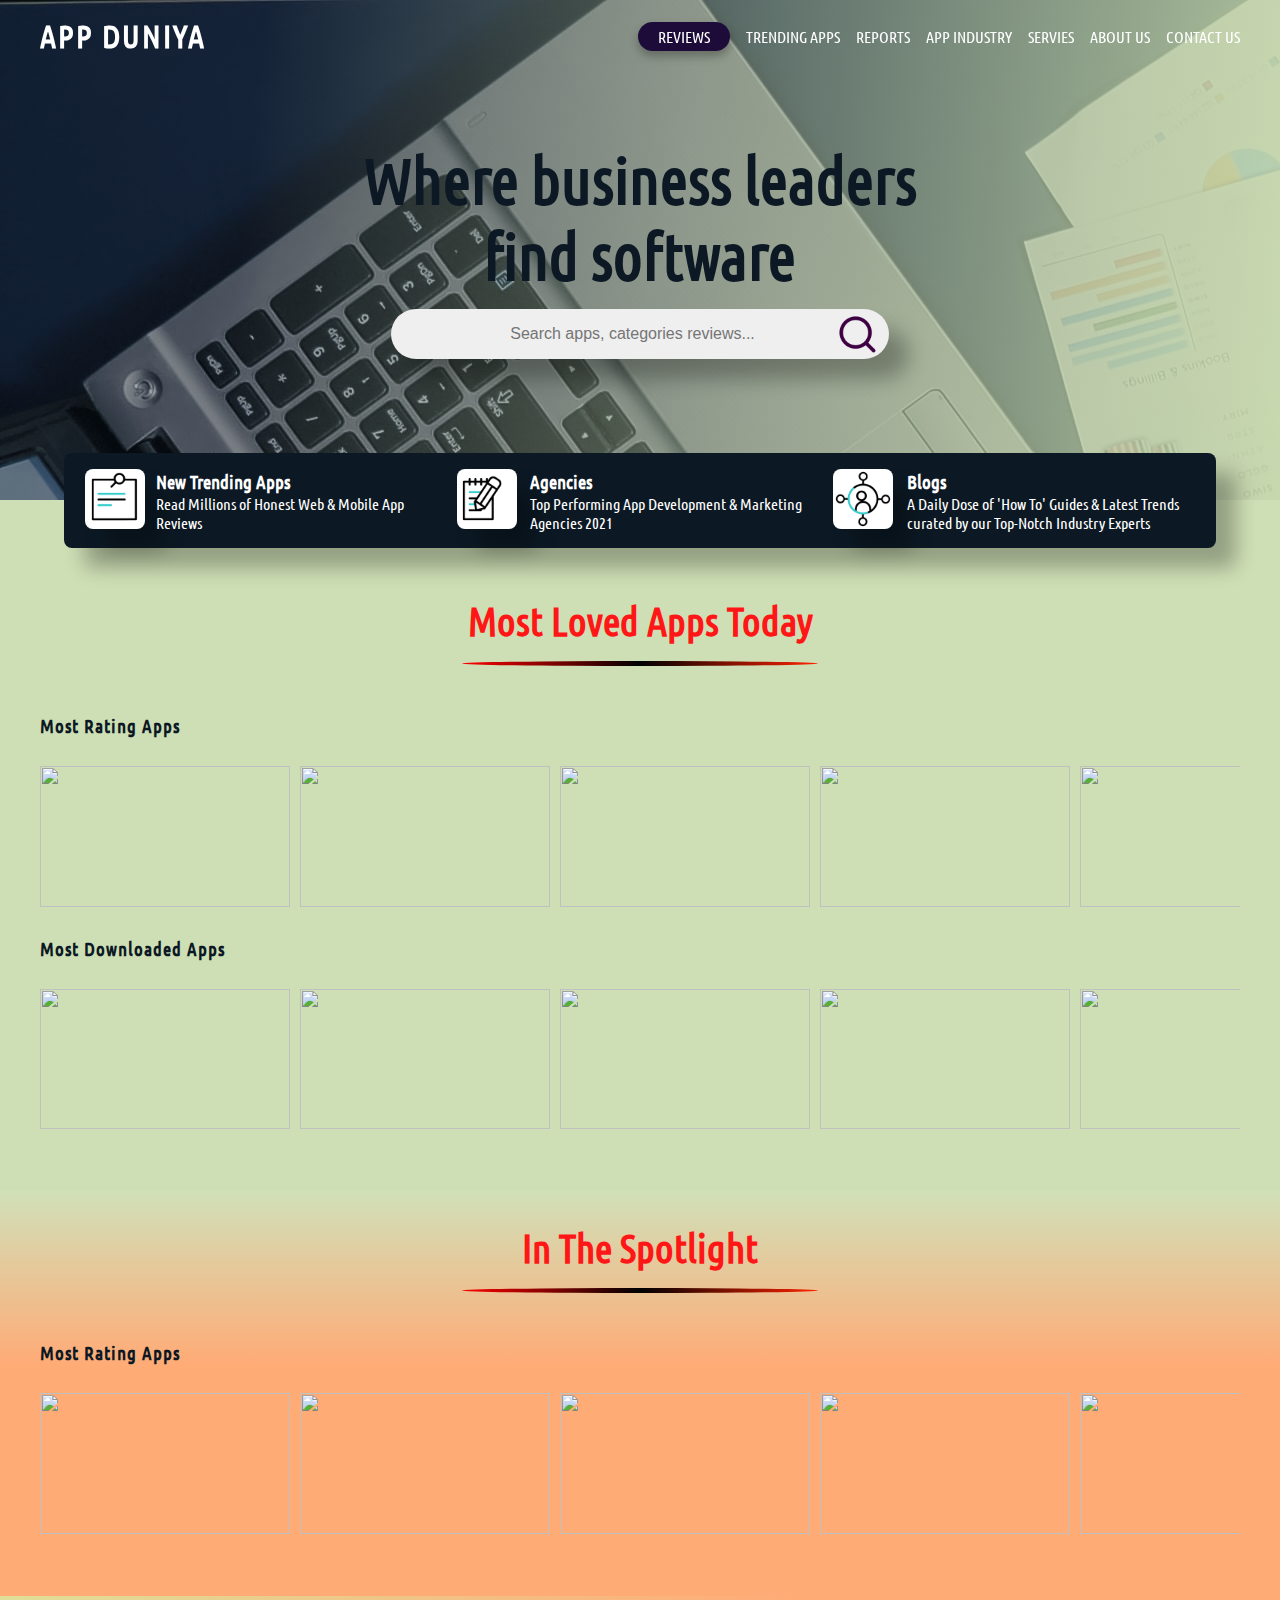
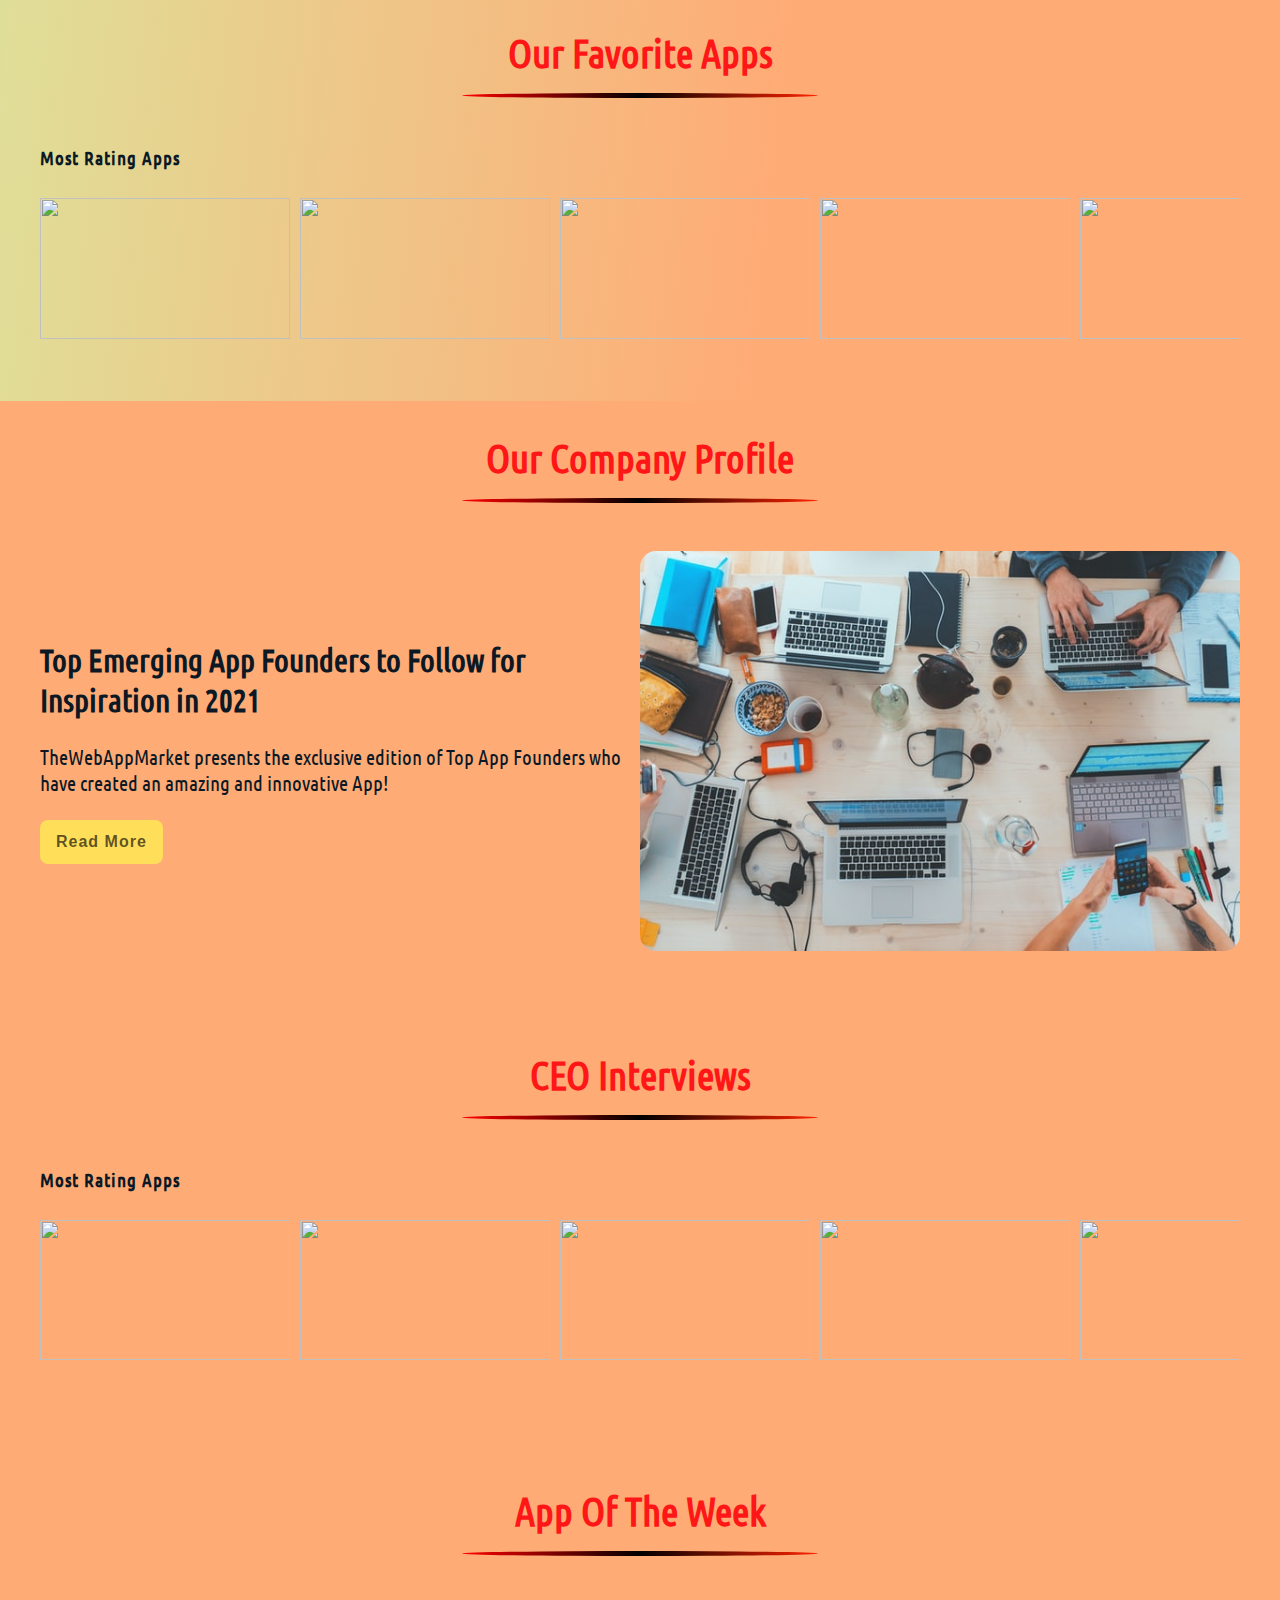
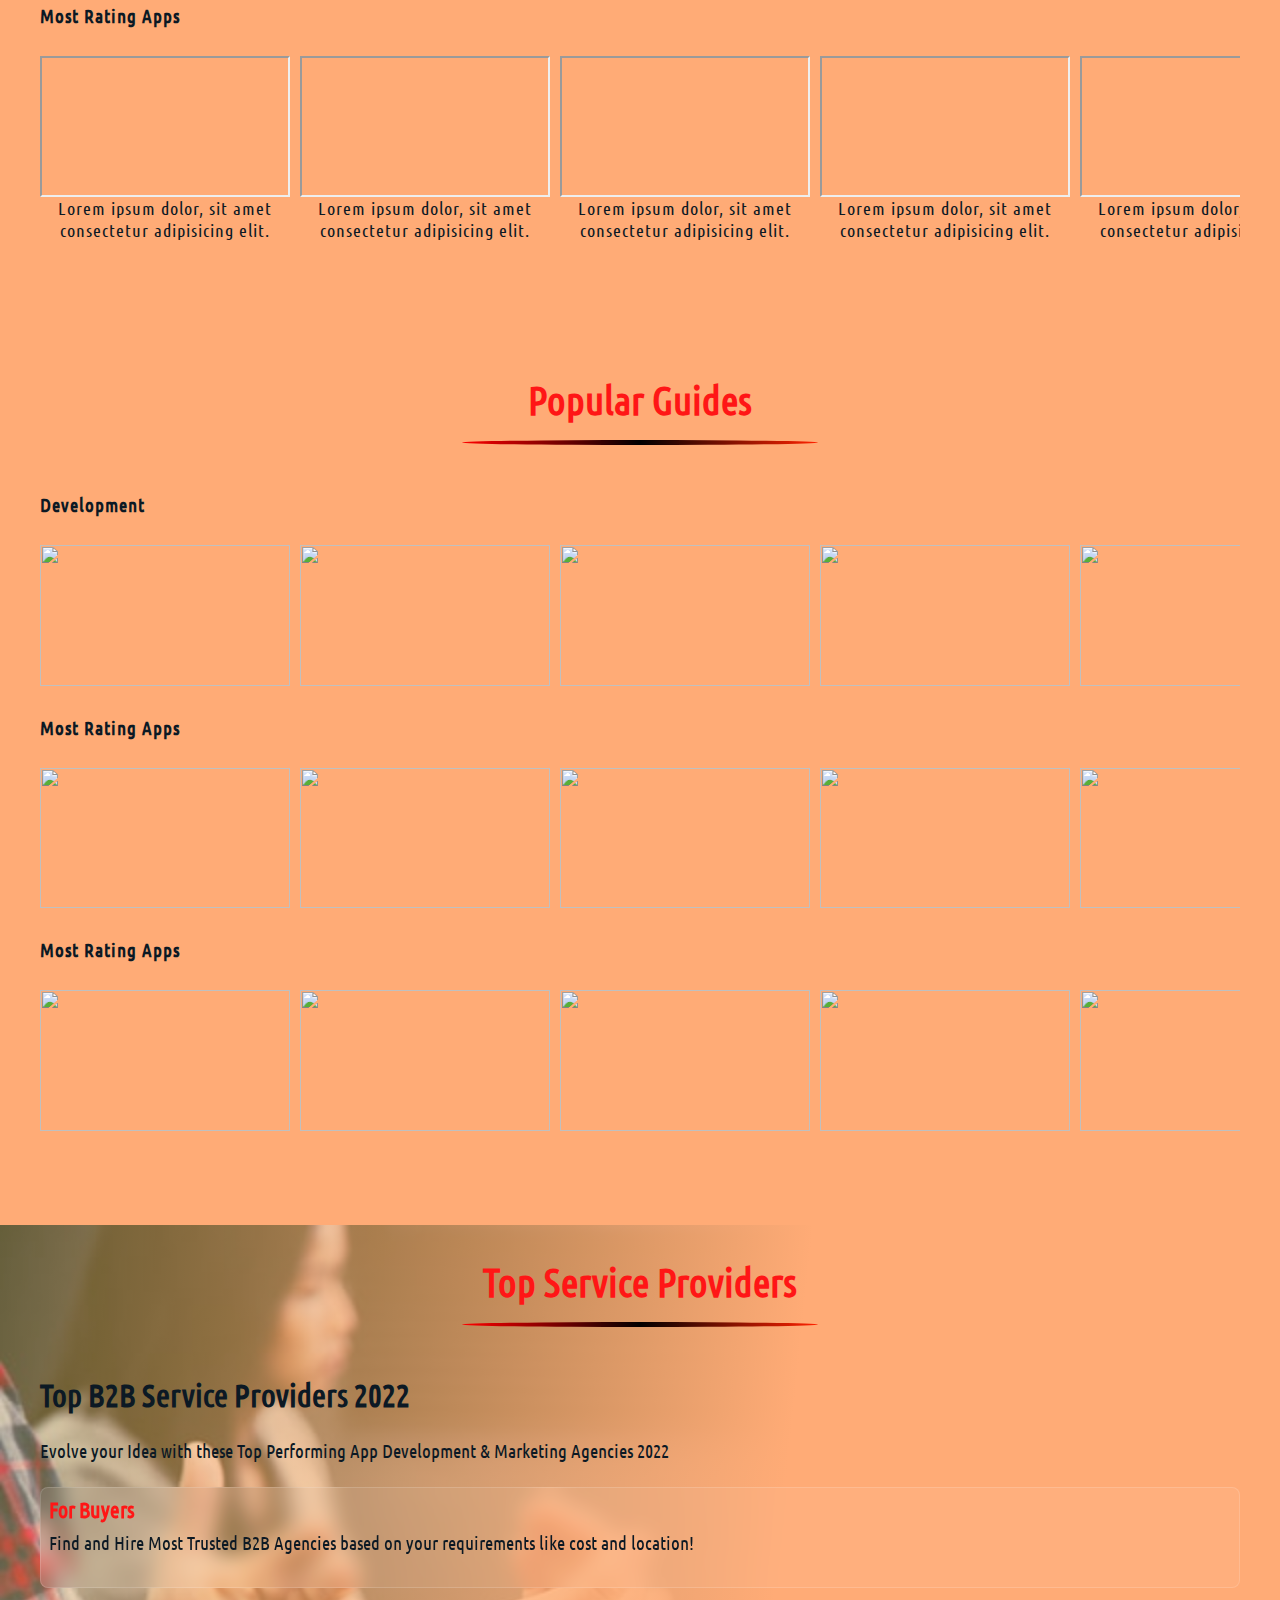
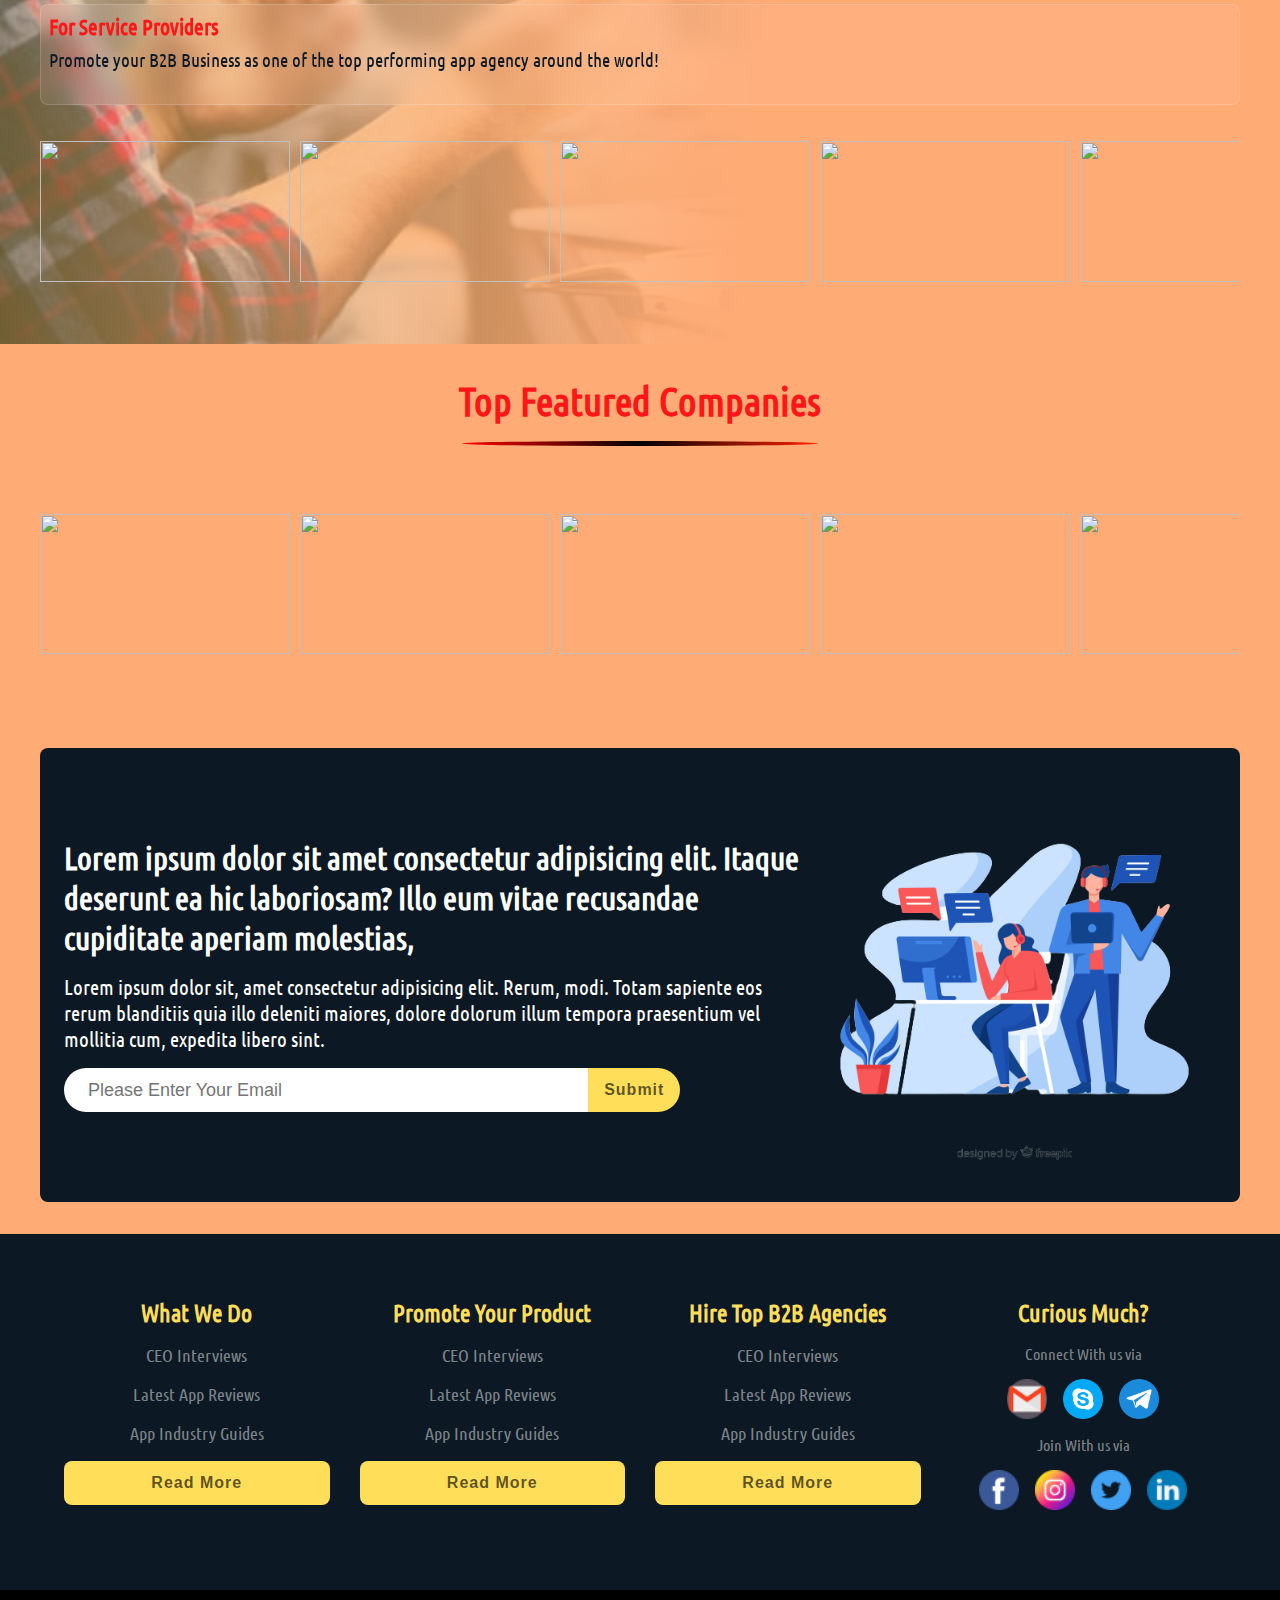
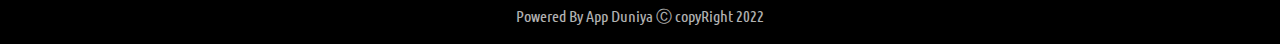
==== commit c6c5cac8: "11" ====
--- a/index.html
+++ b/index.html
@@ -95,88 +95,85 @@
                 <div class="bottomLine"></div>
             </div>
             <div class="columns">
-                <h3>Trending Apps</h3>
-                <div class="rowSlide">
-                    <div class="owl-carousel">
-                        <div class="item">
-                            <div class="ImagesBox">
-                                <img src="assets/images/app1.jpg" alt="">
-                                <div class="overlay">
-                                    <div class="text">
-                                        <a href="#" class="categories">Music</a>
-                                        <h3>Lorem ipsum dolor sit amet consectetur adipisicing elit.</h3>
-                                        <p>Lorem ipsum dolor, sit amet consectetur adipisicing elit. Impedit hic pariatur ea dolorum iusto cupiditate corporis </p>                 
-                                        <a href="#" class="downloadLink">Download The App</a><br/>
-                                        <a href="#" class="downloadLink">Android</a> -
-                                        <a href="#" class="downloadLink">IOS</a>
-                                    </div>
-                                </div>
-                            </div>
-                        </div>
-                        <div class="item">
-                          <div class="ImagesBox">
-                              <img src="assets/images/app2.jpg" alt="">
-                              <div class="overlay">
-                                <div class="text">
-                                    <a href="#" class="categories">Music</a>
-                                    <h3>Lorem ipsum dolor sit amet consectetur adipisicing elit.</h3>
-                                    <p>Lorem ipsum dolor, sit amet consectetur adipisicing elit. Impedit hic pariatur ea dolorum iusto cupiditate corporis </p>                 
-                                    <a href="#" class="downloadLink">Download The App</a><br/>
-                                    <a href="#" class="downloadLink">Android</a> -
-                                    <a href="#" class="downloadLink">IOS</a>
-                                </div>
-                            </div>
-                          </div>
-                          
-                        </div>
-                        <div class="item">
-                          <div class="ImagesBox">
-                              <img src="assets/images/app3.jpg" alt="">
-                              <div class="overlay">
-                                <div class="text">
-                                    <a href="#" class="categories">Music</a>
-                                    <h3>Lorem ipsum dolor sit amet consectetur adipisicing elit.</h3>
-                                    <p>Lorem ipsum dolor, sit amet consectetur adipisicing elit. Impedit hic pariatur ea dolorum iusto cupiditate corporis </p>                 
-                                    <a href="#" class="downloadLink">Download The App</a><br/>
-                                    <a href="#" class="downloadLink">Android</a> -
-                                    <a href="#" class="downloadLink">IOS</a>
-                                </div>
-                            </div>
-                          </div>
-                        </div>
-                        <div class="item">
-                          <div class="ImagesBox">
-                              <img src="assets/images/app4.jpg" alt="">
-                              <div class="overlay">
-                                <div class="text">
-                                    <a href="#" class="categories">Music</a>
-                                    <h3>Lorem ipsum dolor sit amet consectetur adipisicing elit.</h3>
-                                    <p>Lorem ipsum dolor, sit amet consectetur adipisicing elit. Impedit hic pariatur ea dolorum iusto cupiditate corporis </p>                 
-                                    <a href="#" class="downloadLink">Download The App</a><br/>
-                                    <a href="#" class="downloadLink">Android</a> -
-                                    <a href="#" class="downloadLink">IOS</a>
-                                </div>
-                            </div>
-                          </div>
-                        </div>
-                        <div class="item">
-                          <div class="ImagesBox">
-                              <img src="assets/images/app5.jpg" alt="">
-                              <div class="overlay">
-                                <div class="text">
-                                    <a href="#" class="categories">Music</a>
-                                    <h3>Lorem ipsum dolor sit amet consectetur adipisicing elit.</h3>
-                                    <p>Lorem ipsum dolor, sit amet consectetur adipisicing elit. Impedit hic pariatur ea dolorum iusto cupiditate corporis </p>                 
-                                    <a href="#" class="downloadLink">Download The App</a><br/>
-                                    <a href="#" class="downloadLink">Android</a> -
-                                    <a href="#" class="downloadLink">IOS</a>
-                                </div>
-                            </div>
-                          </div>
-                        </div>
-                      </div>
-                </div>
-              </div>
+                <h3>Most Rating Apps</h3>
+                <div class="container2">
+                    <div class="rowSlide">
+                        <div class="tile">
+                            <img class="tile__img" src="https://s3-us-west-2.amazonaws.com/s.cdpn.io/70390/show-1.jpg" />    
+                            <div class="overlay">
+                                <div class="text">
+                                    <h3>Lorem ipsum dolor sit, amet consectetur adipisicing elit.</h3>
+                                    <p>Lorem ipsum dolor sit amet, consectetur adipisicing elit. Deleniti unde reiciendis deserunt facere explicabo possimus doloribus minus. Pariatur, voluptate odio!</p>
+                                </div>
+                            </div>
+                        </div>
+                
+                        <div class="tile">
+                            <img class="tile__img" src="https://s3-us-west-2.amazonaws.com/s.cdpn.io/70390/show-2.jpg" />    
+                            <div class="overlay">
+                                <div class="text">
+                                    <h3>Lorem ipsum dolor sit, amet consectetur adipisicing elit.</h3>
+                                    <p>Lorem ipsum dolor sit amet, consectetur adipisicing elit. Deleniti unde reiciendis deserunt facere explicabo possimus doloribus minus. Pariatur, voluptate odio!</p>
+                                </div>
+                            </div>
+                        </div>
+                        <div class="tile">
+                            <img class="tile__img" src="https://s3-us-west-2.amazonaws.com/s.cdpn.io/70390/show-3.jpg" />    
+                            <div class="overlay">
+                                <div class="text">
+                                    <h3>Lorem ipsum dolor sit, amet consectetur adipisicing elit.</h3>
+                                    <p>Lorem ipsum dolor sit amet, consectetur adipisicing elit. Deleniti unde reiciendis deserunt facere explicabo possimus doloribus minus. Pariatur, voluptate odio!</p>
+                                </div>
+                            </div>
+                        </div>
+                        <div class="tile">
+                            <img class="tile__img" src="https://s3-us-west-2.amazonaws.com/s.cdpn.io/70390/show-4.jpg" />    
+                            <div class="overlay">
+                                <div class="text">
+                                    <h3>Lorem ipsum dolor sit, amet consectetur adipisicing elit.</h3>
+                                    <p>Lorem ipsum dolor sit amet, consectetur adipisicing elit. Deleniti unde reiciendis deserunt facere explicabo possimus doloribus minus. Pariatur, voluptate odio!</p>
+                                </div>
+                            </div>
+                        </div>
+                        <div class="tile">
+                            <img class="tile__img" src="https://s3-us-west-2.amazonaws.com/s.cdpn.io/70390/show-2.jpg" />    
+                            <div class="overlay">
+                                <div class="text">
+                                    <h3>Lorem ipsum dolor sit, amet consectetur adipisicing elit.</h3>
+                                    <p>Lorem ipsum dolor sit amet, consectetur adipisicing elit. Deleniti unde reiciendis deserunt facere explicabo possimus doloribus minus. Pariatur, voluptate odio!</p>
+                                </div>
+                            </div>
+                        </div>
+                        <div class="tile">
+                            <img class="tile__img" src="https://s3-us-west-2.amazonaws.com/s.cdpn.io/70390/show-3.jpg" />    
+                            <div class="overlay">
+                                <div class="text">
+                                    <h3>Lorem ipsum dolor sit, amet consectetur adipisicing elit.</h3>
+                                    <p>Lorem ipsum dolor sit amet, consectetur adipisicing elit. Deleniti unde reiciendis deserunt facere explicabo possimus doloribus minus. Pariatur, voluptate odio!</p>
+                                </div>
+                            </div>
+                        </div>
+                        <div class="tile">
+                            <img class="tile__img" src="https://s3-us-west-2.amazonaws.com/s.cdpn.io/70390/show-4.jpg" />    
+                            <div class="overlay">
+                                <div class="text">
+                                    <h3>Lorem ipsum dolor sit, amet consectetur adipisicing elit.</h3>
+                                    <p>Lorem ipsum dolor sit amet, consectetur adipisicing elit. Deleniti unde reiciendis deserunt facere explicabo possimus doloribus minus. Pariatur, voluptate odio!</p>
+                                </div>
+                            </div>
+                        </div>
+                        <div class="tile">
+                            <img class="tile__img" src="https://s3-us-west-2.amazonaws.com/s.cdpn.io/70390/show-5.jpg" />    
+                            <div class="overlay">
+                                <div class="text">
+                                    <h3>Lorem ipsum dolor sit, amet consectetur adipisicing elit.</h3>
+                                    <p>Lorem ipsum dolor sit amet, consectetur adipisicing elit. Deleniti unde reiciendis deserunt facere explicabo possimus doloribus minus. Pariatur, voluptate odio!</p>
+                                </div>
+                            </div>
+                        </div>
+                    </div>
+                </div>
+            </div>
             
               <div class="columns">
                 <h3>Most Downloaded Apps</h3>
@@ -577,61 +574,95 @@
                 <h2>App Of The Week</h2>
                 <div class="bottomLine"></div>
             </div>
+
             <div class="columns">
                 <h3>Most Rating Apps</h3>
-                <div class="rowSlide">
-                    <div class="owl-carousel">
-                        <div class="item">
-                            <div class="ImagesBox imageBox2">
-                                <div class="video">
-                                    <iframe  src="https://www.youtube.com/embed/9xwazD5SyVg">
-                                    </iframe>
-                                </div>
-                                <div class="videoText">
-                                    <h3>Lorem ipsum dolor, sit amet consectetur adipisicing elit.</h3>
-                                    <a href="">Read More</a>
-                                </div>
-                            </div>
-                          </div>
-                          <div class="item">
-                            <div class="ImagesBox imageBox2">
-                                <div class="video">
-                                    <iframe  src="https://www.youtube.com/embed/9xwazD5SyVg">
-                                    </iframe>
-                                </div>
-                                <div class="videoText">
-                                    <h3>Lorem ipsum dolor, sit amet consectetur adipisicing elit.</h3>
-                                    <a href="">Read More</a>
-                                </div>
-                            </div>
-                          </div>
-                          <div class="item">
-                            <div class="ImagesBox imageBox2">
-                                <div class="video">
-                                    <iframe  src="https://www.youtube.com/embed/9xwazD5SyVg">
-                                    </iframe>
-                                </div>
-                                <div class="videoText">
-                                    <h3>Lorem ipsum dolor, sit amet consectetur adipisicing elit.</h3>
-                                    <a href="">Read More</a>
-                                </div>
-                            </div>
-                          </div>
-                          <div class="item">
-                            <div class="ImagesBox imageBox2">
-                                <div class="video">
-                                    <iframe  src="https://www.youtube.com/embed/9xwazD5SyVg">
-                                    </iframe>
-                                </div>
-                                <div class="videoText">
-                                    <h3>Lorem ipsum dolor, sit amet consectetur adipisicing elit.</h3>
-                                    <a href="">Read More</a>
-                                </div>
-                            </div>
-                          </div>
-                    </div>
-                </div>
-            </div>    
+                <div class="container2">
+                    <div class="rowSlide">
+                        <div class="tile">
+                            <div class="video">
+                                <iframe  src="https://www.youtube.com/embed/9xwazD5SyVg" class="tile__img">
+                                </iframe>
+                            </div>
+                            <div class="videoText">
+                                <h3>Lorem ipsum dolor, sit amet consectetur adipisicing elit.</h3>
+                                <a href="">Read More</a>
+                            </div>
+                        </div>
+                
+                        <div class="tile">
+                            <div class="video">
+                                <iframe  src="https://www.youtube.com/embed/9xwazD5SyVg" class="tile__img">
+                                </iframe>
+                            </div>
+                            <div class="videoText">
+                                <h3>Lorem ipsum dolor, sit amet consectetur adipisicing elit.</h3>
+                                <a href="">Read More</a>
+                            </div>
+                        </div>
+                        <div class="tile">
+                            <div class="video">
+                                <iframe  src="https://www.youtube.com/embed/9xwazD5SyVg" class="tile__img">
+                                </iframe>
+                            </div>
+                            <div class="videoText">
+                                <h3>Lorem ipsum dolor, sit amet consectetur adipisicing elit.</h3>
+                                <a href="">Read More</a>
+                            </div>
+                        </div>
+                        <div class="tile">
+                            <div class="video">
+                                <iframe  src="https://www.youtube.com/embed/9xwazD5SyVg" class="tile__img">
+                                </iframe>
+                            </div>
+                            <div class="videoText">
+                                <h3>Lorem ipsum dolor, sit amet consectetur adipisicing elit.</h3>
+                                <a href="">Read More</a>
+                            </div>
+                        </div>
+                        <div class="tile">
+                            <div class="video">
+                                <iframe  src="https://www.youtube.com/embed/9xwazD5SyVg" class="tile__img">
+                                </iframe>
+                            </div>
+                            <div class="videoText">
+                                <h3>Lorem ipsum dolor, sit amet consectetur adipisicing elit.</h3>
+                                <a href="">Read More</a>
+                            </div>
+                        </div>
+                        <div class="tile">
+                            <div class="video">
+                                <iframe  src="https://www.youtube.com/embed/9xwazD5SyVg" class="tile__img">
+                                </iframe>
+                            </div>
+                            <div class="videoText">
+                                <h3>Lorem ipsum dolor, sit amet consectetur adipisicing elit.</h3>
+                                <a href="">Read More</a>
+                            </div>
+                        </div>
+                        <div class="tile">
+                            <div class="video">
+                                <iframe  src="https://www.youtube.com/embed/9xwazD5SyVg" class="tile__img"> 
+                                </iframe>
+                            </div>
+                            <div class="videoText">
+                                <h3>Lorem ipsum dolor, sit amet consectetur adipisicing elit.</h3>
+                                <a href="">Read More</a>
+                            </div>
+                        </div>
+                        <div class="tile">
+                            <div class="video">
+                                <iframe  src="https://www.youtube.com/embed/9xwazD5SyVg" class="tile__img">
+                                </iframe>
+                            </div>
+                            <div class="videoText">
+                                <h3>Lorem ipsum dolor, sit amet consectetur adipisicing elit.</h3>
+                                <a href="">Read More</a>
+                            </div>
+                        </div>
+                    </div>
+                </div>
+            </div>   
         </div>
     </div>
     <!-- End here app of the week section -->
@@ -726,156 +757,162 @@
                 </div>
             </div>
             <!-- repeat   -->
-            <div class="container2">
-                <div class="rowSlide">
-                    <div class="tile">
-                        <img class="tile__img" src="https://s3-us-west-2.amazonaws.com/s.cdpn.io/70390/show-1.jpg" />    
-                        <div class="overlay">
-                            <div class="text">
-                                <h3>Lorem ipsum dolor sit, amet consectetur adipisicing elit.</h3>
-                                <p>Lorem ipsum dolor sit amet, consectetur adipisicing elit. Deleniti unde reiciendis deserunt facere explicabo possimus doloribus minus. Pariatur, voluptate odio!</p>
-                            </div>
-                        </div>
-                    </div>
-            
-                    <div class="tile">
-                        <img class="tile__img" src="https://s3-us-west-2.amazonaws.com/s.cdpn.io/70390/show-2.jpg" />    
-                        <div class="overlay">
-                            <div class="text">
-                                <h3>Lorem ipsum dolor sit, amet consectetur adipisicing elit.</h3>
-                                <p>Lorem ipsum dolor sit amet, consectetur adipisicing elit. Deleniti unde reiciendis deserunt facere explicabo possimus doloribus minus. Pariatur, voluptate odio!</p>
-                            </div>
-                        </div>
-                    </div>
-                    <div class="tile">
-                        <img class="tile__img" src="https://s3-us-west-2.amazonaws.com/s.cdpn.io/70390/show-3.jpg" />    
-                        <div class="overlay">
-                            <div class="text">
-                                <h3>Lorem ipsum dolor sit, amet consectetur adipisicing elit.</h3>
-                                <p>Lorem ipsum dolor sit amet, consectetur adipisicing elit. Deleniti unde reiciendis deserunt facere explicabo possimus doloribus minus. Pariatur, voluptate odio!</p>
-                            </div>
-                        </div>
-                    </div>
-                    <div class="tile">
-                        <img class="tile__img" src="https://s3-us-west-2.amazonaws.com/s.cdpn.io/70390/show-4.jpg" />    
-                        <div class="overlay">
-                            <div class="text">
-                                <h3>Lorem ipsum dolor sit, amet consectetur adipisicing elit.</h3>
-                                <p>Lorem ipsum dolor sit amet, consectetur adipisicing elit. Deleniti unde reiciendis deserunt facere explicabo possimus doloribus minus. Pariatur, voluptate odio!</p>
-                            </div>
-                        </div>
-                    </div>
-                    <div class="tile">
-                        <img class="tile__img" src="https://s3-us-west-2.amazonaws.com/s.cdpn.io/70390/show-2.jpg" />    
-                        <div class="overlay">
-                            <div class="text">
-                                <h3>Lorem ipsum dolor sit, amet consectetur adipisicing elit.</h3>
-                                <p>Lorem ipsum dolor sit amet, consectetur adipisicing elit. Deleniti unde reiciendis deserunt facere explicabo possimus doloribus minus. Pariatur, voluptate odio!</p>
-                            </div>
-                        </div>
-                    </div>
-                    <div class="tile">
-                        <img class="tile__img" src="https://s3-us-west-2.amazonaws.com/s.cdpn.io/70390/show-3.jpg" />    
-                        <div class="overlay">
-                            <div class="text">
-                                <h3>Lorem ipsum dolor sit, amet consectetur adipisicing elit.</h3>
-                                <p>Lorem ipsum dolor sit amet, consectetur adipisicing elit. Deleniti unde reiciendis deserunt facere explicabo possimus doloribus minus. Pariatur, voluptate odio!</p>
-                            </div>
-                        </div>
-                    </div>
-                    <div class="tile">
-                        <img class="tile__img" src="https://s3-us-west-2.amazonaws.com/s.cdpn.io/70390/show-4.jpg" />    
-                        <div class="overlay">
-                            <div class="text">
-                                <h3>Lorem ipsum dolor sit, amet consectetur adipisicing elit.</h3>
-                                <p>Lorem ipsum dolor sit amet, consectetur adipisicing elit. Deleniti unde reiciendis deserunt facere explicabo possimus doloribus minus. Pariatur, voluptate odio!</p>
-                            </div>
-                        </div>
-                    </div>
-                    <div class="tile">
-                        <img class="tile__img" src="https://s3-us-west-2.amazonaws.com/s.cdpn.io/70390/show-5.jpg" />    
-                        <div class="overlay">
-                            <div class="text">
-                                <h3>Lorem ipsum dolor sit, amet consectetur adipisicing elit.</h3>
-                                <p>Lorem ipsum dolor sit amet, consectetur adipisicing elit. Deleniti unde reiciendis deserunt facere explicabo possimus doloribus minus. Pariatur, voluptate odio!</p>
+            <div class="columns">
+                <h3>Most Rating Apps</h3>
+                <div class="container2">
+                    <div class="rowSlide">
+                        <div class="tile">
+                            <img class="tile__img" src="https://s3-us-west-2.amazonaws.com/s.cdpn.io/70390/show-1.jpg" />    
+                            <div class="overlay">
+                                <div class="text">
+                                    <h3>Lorem ipsum dolor sit, amet consectetur adipisicing elit.</h3>
+                                    <p>Lorem ipsum dolor sit amet, consectetur adipisicing elit. Deleniti unde reiciendis deserunt facere explicabo possimus doloribus minus. Pariatur, voluptate odio!</p>
+                                </div>
+                            </div>
+                        </div>
+                
+                        <div class="tile">
+                            <img class="tile__img" src="https://s3-us-west-2.amazonaws.com/s.cdpn.io/70390/show-2.jpg" />    
+                            <div class="overlay">
+                                <div class="text">
+                                    <h3>Lorem ipsum dolor sit, amet consectetur adipisicing elit.</h3>
+                                    <p>Lorem ipsum dolor sit amet, consectetur adipisicing elit. Deleniti unde reiciendis deserunt facere explicabo possimus doloribus minus. Pariatur, voluptate odio!</p>
+                                </div>
+                            </div>
+                        </div>
+                        <div class="tile">
+                            <img class="tile__img" src="https://s3-us-west-2.amazonaws.com/s.cdpn.io/70390/show-3.jpg" />    
+                            <div class="overlay">
+                                <div class="text">
+                                    <h3>Lorem ipsum dolor sit, amet consectetur adipisicing elit.</h3>
+                                    <p>Lorem ipsum dolor sit amet, consectetur adipisicing elit. Deleniti unde reiciendis deserunt facere explicabo possimus doloribus minus. Pariatur, voluptate odio!</p>
+                                </div>
+                            </div>
+                        </div>
+                        <div class="tile">
+                            <img class="tile__img" src="https://s3-us-west-2.amazonaws.com/s.cdpn.io/70390/show-4.jpg" />    
+                            <div class="overlay">
+                                <div class="text">
+                                    <h3>Lorem ipsum dolor sit, amet consectetur adipisicing elit.</h3>
+                                    <p>Lorem ipsum dolor sit amet, consectetur adipisicing elit. Deleniti unde reiciendis deserunt facere explicabo possimus doloribus minus. Pariatur, voluptate odio!</p>
+                                </div>
+                            </div>
+                        </div>
+                        <div class="tile">
+                            <img class="tile__img" src="https://s3-us-west-2.amazonaws.com/s.cdpn.io/70390/show-2.jpg" />    
+                            <div class="overlay">
+                                <div class="text">
+                                    <h3>Lorem ipsum dolor sit, amet consectetur adipisicing elit.</h3>
+                                    <p>Lorem ipsum dolor sit amet, consectetur adipisicing elit. Deleniti unde reiciendis deserunt facere explicabo possimus doloribus minus. Pariatur, voluptate odio!</p>
+                                </div>
+                            </div>
+                        </div>
+                        <div class="tile">
+                            <img class="tile__img" src="https://s3-us-west-2.amazonaws.com/s.cdpn.io/70390/show-3.jpg" />    
+                            <div class="overlay">
+                                <div class="text">
+                                    <h3>Lorem ipsum dolor sit, amet consectetur adipisicing elit.</h3>
+                                    <p>Lorem ipsum dolor sit amet, consectetur adipisicing elit. Deleniti unde reiciendis deserunt facere explicabo possimus doloribus minus. Pariatur, voluptate odio!</p>
+                                </div>
+                            </div>
+                        </div>
+                        <div class="tile">
+                            <img class="tile__img" src="https://s3-us-west-2.amazonaws.com/s.cdpn.io/70390/show-4.jpg" />    
+                            <div class="overlay">
+                                <div class="text">
+                                    <h3>Lorem ipsum dolor sit, amet consectetur adipisicing elit.</h3>
+                                    <p>Lorem ipsum dolor sit amet, consectetur adipisicing elit. Deleniti unde reiciendis deserunt facere explicabo possimus doloribus minus. Pariatur, voluptate odio!</p>
+                                </div>
+                            </div>
+                        </div>
+                        <div class="tile">
+                            <img class="tile__img" src="https://s3-us-west-2.amazonaws.com/s.cdpn.io/70390/show-5.jpg" />    
+                            <div class="overlay">
+                                <div class="text">
+                                    <h3>Lorem ipsum dolor sit, amet consectetur adipisicing elit.</h3>
+                                    <p>Lorem ipsum dolor sit amet, consectetur adipisicing elit. Deleniti unde reiciendis deserunt facere explicabo possimus doloribus minus. Pariatur, voluptate odio!</p>
+                                </div>
                             </div>
                         </div>
                     </div>
                 </div>
             </div>
             <!-- repeat -->
-            <div class="container2">
-                <div class="rowSlide">
-                    <div class="tile">
-                        <img class="tile__img" src="https://s3-us-west-2.amazonaws.com/s.cdpn.io/70390/show-1.jpg" />    
-                        <div class="overlay">
-                            <div class="text">
-                                <h3>Lorem ipsum dolor sit, amet consectetur adipisicing elit.</h3>
-                                <p>Lorem ipsum dolor sit amet, consectetur adipisicing elit. Deleniti unde reiciendis deserunt facere explicabo possimus doloribus minus. Pariatur, voluptate odio!</p>
-                            </div>
-                        </div>
-                    </div>
-            
-                    <div class="tile">
-                        <img class="tile__img" src="https://s3-us-west-2.amazonaws.com/s.cdpn.io/70390/show-2.jpg" />    
-                        <div class="overlay">
-                            <div class="text">
-                                <h3>Lorem ipsum dolor sit, amet consectetur adipisicing elit.</h3>
-                                <p>Lorem ipsum dolor sit amet, consectetur adipisicing elit. Deleniti unde reiciendis deserunt facere explicabo possimus doloribus minus. Pariatur, voluptate odio!</p>
-                            </div>
-                        </div>
-                    </div>
-                    <div class="tile">
-                        <img class="tile__img" src="https://s3-us-west-2.amazonaws.com/s.cdpn.io/70390/show-3.jpg" />    
-                        <div class="overlay">
-                            <div class="text">
-                                <h3>Lorem ipsum dolor sit, amet consectetur adipisicing elit.</h3>
-                                <p>Lorem ipsum dolor sit amet, consectetur adipisicing elit. Deleniti unde reiciendis deserunt facere explicabo possimus doloribus minus. Pariatur, voluptate odio!</p>
-                            </div>
-                        </div>
-                    </div>
-                    <div class="tile">
-                        <img class="tile__img" src="https://s3-us-west-2.amazonaws.com/s.cdpn.io/70390/show-4.jpg" />    
-                        <div class="overlay">
-                            <div class="text">
-                                <h3>Lorem ipsum dolor sit, amet consectetur adipisicing elit.</h3>
-                                <p>Lorem ipsum dolor sit amet, consectetur adipisicing elit. Deleniti unde reiciendis deserunt facere explicabo possimus doloribus minus. Pariatur, voluptate odio!</p>
-                            </div>
-                        </div>
-                    </div>
-                    <div class="tile">
-                        <img class="tile__img" src="https://s3-us-west-2.amazonaws.com/s.cdpn.io/70390/show-2.jpg" />    
-                        <div class="overlay">
-                            <div class="text">
-                                <h3>Lorem ipsum dolor sit, amet consectetur adipisicing elit.</h3>
-                                <p>Lorem ipsum dolor sit amet, consectetur adipisicing elit. Deleniti unde reiciendis deserunt facere explicabo possimus doloribus minus. Pariatur, voluptate odio!</p>
-                            </div>
-                        </div>
-                    </div>
-                    <div class="tile">
-                        <img class="tile__img" src="https://s3-us-west-2.amazonaws.com/s.cdpn.io/70390/show-3.jpg" />    
-                        <div class="overlay">
-                            <div class="text">
-                                <h3>Lorem ipsum dolor sit, amet consectetur adipisicing elit.</h3>
-                                <p>Lorem ipsum dolor sit amet, consectetur adipisicing elit. Deleniti unde reiciendis deserunt facere explicabo possimus doloribus minus. Pariatur, voluptate odio!</p>
-                            </div>
-                        </div>
-                    </div>
-                    <div class="tile">
-                        <img class="tile__img" src="https://s3-us-west-2.amazonaws.com/s.cdpn.io/70390/show-4.jpg" />    
-                        <div class="overlay">
-                            <div class="text">
-                                <h3>Lorem ipsum dolor sit, amet consectetur adipisicing elit.</h3>
-                                <p>Lorem ipsum dolor sit amet, consectetur adipisicing elit. Deleniti unde reiciendis deserunt facere explicabo possimus doloribus minus. Pariatur, voluptate odio!</p>
-                            </div>
-                        </div>
-                    </div>
-                    <div class="tile">
-                        <img class="tile__img" src="https://s3-us-west-2.amazonaws.com/s.cdpn.io/70390/show-5.jpg" />    
-                        <div class="overlay">
-                            <div class="text">
-                                <h3>Lorem ipsum dolor sit, amet consectetur adipisicing elit.</h3>
-                                <p>Lorem ipsum dolor sit amet, consectetur adipisicing elit. Deleniti unde reiciendis deserunt facere explicabo possimus doloribus minus. Pariatur, voluptate odio!</p>
+            <div class="columns">
+                <h3>Most Rating Apps</h3>
+                <div class="container2">
+                    <div class="rowSlide">
+                        <div class="tile">
+                            <img class="tile__img" src="https://s3-us-west-2.amazonaws.com/s.cdpn.io/70390/show-1.jpg" />    
+                            <div class="overlay">
+                                <div class="text">
+                                    <h3>Lorem ipsum dolor sit, amet consectetur adipisicing elit.</h3>
+                                    <p>Lorem ipsum dolor sit amet, consectetur adipisicing elit. Deleniti unde reiciendis deserunt facere explicabo possimus doloribus minus. Pariatur, voluptate odio!</p>
+                                </div>
+                            </div>
+                        </div>
+                
+                        <div class="tile">
+                            <img class="tile__img" src="https://s3-us-west-2.amazonaws.com/s.cdpn.io/70390/show-2.jpg" />    
+                            <div class="overlay">
+                                <div class="text">
+                                    <h3>Lorem ipsum dolor sit, amet consectetur adipisicing elit.</h3>
+                                    <p>Lorem ipsum dolor sit amet, consectetur adipisicing elit. Deleniti unde reiciendis deserunt facere explicabo possimus doloribus minus. Pariatur, voluptate odio!</p>
+                                </div>
+                            </div>
+                        </div>
+                        <div class="tile">
+                            <img class="tile__img" src="https://s3-us-west-2.amazonaws.com/s.cdpn.io/70390/show-3.jpg" />    
+                            <div class="overlay">
+                                <div class="text">
+                                    <h3>Lorem ipsum dolor sit, amet consectetur adipisicing elit.</h3>
+                                    <p>Lorem ipsum dolor sit amet, consectetur adipisicing elit. Deleniti unde reiciendis deserunt facere explicabo possimus doloribus minus. Pariatur, voluptate odio!</p>
+                                </div>
+                            </div>
+                        </div>
+                        <div class="tile">
+                            <img class="tile__img" src="https://s3-us-west-2.amazonaws.com/s.cdpn.io/70390/show-4.jpg" />    
+                            <div class="overlay">
+                                <div class="text">
+                                    <h3>Lorem ipsum dolor sit, amet consectetur adipisicing elit.</h3>
+                                    <p>Lorem ipsum dolor sit amet, consectetur adipisicing elit. Deleniti unde reiciendis deserunt facere explicabo possimus doloribus minus. Pariatur, voluptate odio!</p>
+                                </div>
+                            </div>
+                        </div>
+                        <div class="tile">
+                            <img class="tile__img" src="https://s3-us-west-2.amazonaws.com/s.cdpn.io/70390/show-2.jpg" />    
+                            <div class="overlay">
+                                <div class="text">
+                                    <h3>Lorem ipsum dolor sit, amet consectetur adipisicing elit.</h3>
+                                    <p>Lorem ipsum dolor sit amet, consectetur adipisicing elit. Deleniti unde reiciendis deserunt facere explicabo possimus doloribus minus. Pariatur, voluptate odio!</p>
+                                </div>
+                            </div>
+                        </div>
+                        <div class="tile">
+                            <img class="tile__img" src="https://s3-us-west-2.amazonaws.com/s.cdpn.io/70390/show-3.jpg" />    
+                            <div class="overlay">
+                                <div class="text">
+                                    <h3>Lorem ipsum dolor sit, amet consectetur adipisicing elit.</h3>
+                                    <p>Lorem ipsum dolor sit amet, consectetur adipisicing elit. Deleniti unde reiciendis deserunt facere explicabo possimus doloribus minus. Pariatur, voluptate odio!</p>
+                                </div>
+                            </div>
+                        </div>
+                        <div class="tile">
+                            <img class="tile__img" src="https://s3-us-west-2.amazonaws.com/s.cdpn.io/70390/show-4.jpg" />    
+                            <div class="overlay">
+                                <div class="text">
+                                    <h3>Lorem ipsum dolor sit, amet consectetur adipisicing elit.</h3>
+                                    <p>Lorem ipsum dolor sit amet, consectetur adipisicing elit. Deleniti unde reiciendis deserunt facere explicabo possimus doloribus minus. Pariatur, voluptate odio!</p>
+                                </div>
+                            </div>
+                        </div>
+                        <div class="tile">
+                            <img class="tile__img" src="https://s3-us-west-2.amazonaws.com/s.cdpn.io/70390/show-5.jpg" />    
+                            <div class="overlay">
+                                <div class="text">
+                                    <h3>Lorem ipsum dolor sit, amet consectetur adipisicing elit.</h3>
+                                    <p>Lorem ipsum dolor sit amet, consectetur adipisicing elit. Deleniti unde reiciendis deserunt facere explicabo possimus doloribus minus. Pariatur, voluptate odio!</p>
+                                </div>
                             </div>
                         </div>
                     </div>
--- a/assets/css/style.css
+++ b/assets/css/style.css
@@ -21,7 +21,7 @@
 /* banner */
 .backBanner{width: 100%;min-height:500px;max-height:500px;position: relative;background-image: url('../images/banner.jpg');display: grid;justify-items: center;}
 .maskBanner{position: absolute;background: rgb(17,4,47);
-background:linear-gradient(96deg, rgb(12 25 36 / 55%) 20%, rgb(249 213 70) 100%);top: 0;left: 0;width: 100%;height: 100%;}
+background:linear-gradient(96deg, rgb(12 25 36 / 38%) 20%, rgb(198 217 168 / 85%)100%);top: 0;left: 0;width: 100%;height: 100%;}
 .workPlate{width: 90%;margin: 0 auto;background-color:#0c1924;border-radius: 8px;
 box-shadow: 20px 20px 20px rgba(0, 0, 0, 0.281);bottom:-3rem;position: absolute;justify-items: center;
 display: grid;align-items: center;padding:1rem;grid-template-columns: repeat(3,1fr);grid-gap: 10px;}
@@ -63,8 +63,8 @@
 .text .categories{background-color: red;padding: 2px 10px;color: #fff;text-decoration: none;font-size: 12px;border-radius: 20px;}
 .mainHeading{min-width: 35%;margin: 0 auto;text-align: center;max-width:100%;width: 35%;}
 .uniqRow{padding:6rem 0rem 2rem!important;}
-.fullCard{background: #f8d548;}
-.fullCard2{background: rgb(248,213,72);background: linear-gradient(180deg, rgba(248,213,72,1) 0%, rgba(0,0,0,1) 43%);}
+.fullCard{background:rgb(198 217 168 / 85%);}
+.fullCard2{background: rgb(255 222 99);background:linear-gradient(rgb(198 217 168 / 81%) 0%, #FFAB76 43%);}
 .MainCard{padding: 2rem 0rem;}
 .mainHeading h2{font-size: 2.5rem;color: #ff1616;}
 .bottomLine{    width: auto;height: 5px;background: rgb(131,58,180);background: linear-gradient(90deg, rgb(255 0 0) 0%, rgb(0 0 0) 50%, rgb(255 34 0) 100%);margin: 1rem 2rem 3rem;border-radius: 50%;}
@@ -80,7 +80,7 @@
 .videoText h3{font-size: 1.1rem;font-weight: 400;}
 .videoText a{text-decoration: none;color: #f8d548;}
 /*============spots */
-.columns h3{color: #fff;margin-bottom: 0.5rem;letter-spacing: 1px;}
+.columns h3{color: rgb(12 25 36);margin-bottom: 0.5rem;letter-spacing: 1px;}
 .colorful{color: #007c4f;}
 .spotimage img{width: 100%;max-height: 300px;object-fit: cover;}
 .spotimage{width: 100%;}
@@ -92,13 +92,13 @@
 .changeColor{background-color: #1f0024;}
 /* ========== Favorite Apps */
 .parrallax{ background-image: url('../images/banner.jpg');height: 100%; background-attachment: fixed;background-position: center;background-repeat: no-repeat;background-size: cover;position: relative;}
-.parrallaxMask{background: rgb(17,4,47);
-background:linear-gradient(96deg, rgb(63 9 71 / 5%) 0%, rgb(0 0 0) 60%);top: 0;left: 0;width: 100%;height: 100%;
+.parrallaxMask{background: #FFAB76;
+background:linear-gradient(96deg, rgb(255 222 99 / 35%) 0%, #FFAB76 60%);top: 0;left: 0;width: 100%;height: 100%;
 }
 /* company profile */
-.blacksection{background-color: #000;padding: 2rem;}
+.blacksection{background-color:#FFAB76;padding-bottom:2rem;}
 .rowProfile{display: grid;grid-template-columns: repeat(2, 1fr);align-items: center;}
-.profileText{color: #fff;}
+.profileText{color: rgb(12 25 36);}
 .profileText h2{font-size: 2rem;margin-bottom: 1.5rem;}
 .profileText p{font-size: 1.3rem;margin-bottom: 1.5rem;}
 .profileImage img{border-radius: 16px;width: 100%;}
@@ -106,12 +106,12 @@
 /* b2b service */
 .serviceImage1{background-image: url('../images/service.jpg');background-repeat: no-repeat;width: 100%;height: 100%;background-size: cover;}
 .serviceRow{display: grid;}
-.serviceText h2{font-size: 2rem;color: #fff;margin-bottom: 1.5rem;}
-.serviceText P{font-size: 1.2rem;color: #fff;margin-bottom: 1.5rem;}
+.serviceText h2{font-size: 2rem;color: rgb(12 25 36);margin-bottom: 1.5rem;}
+.serviceText P{font-size: 1.2rem;color: rgb(12 25 36);margin-bottom: 1.5rem;}
 .glance{background-color: rgba(255, 255, 255, 0.055); border-radius: 8px;padding: 0.5rem;margin-bottom: 1rem;
 border: 1px solid rgba(255, 255, 255, 0.158);transition: all ease 0.5s;backdrop-filter: blur(10px);}
-.glance:hover{border: 1px solid #ffde59;}
-.glance h3{font-size: 1.4rem;margin-bottom: 0.5rem;color: #ffde59;}
+.glance:hover{border: 1px solid #ff1616;}
+.glance h3{font-size: 1.4rem;margin-bottom: 0.5rem;color: #ff1616;}
 /* ============news */
 .newsBox{display: grid;grid-template-columns: 65% 35%;background-color: #0c1924;align-items: center;padding: 1.5rem;
 border-radius: 8px;}
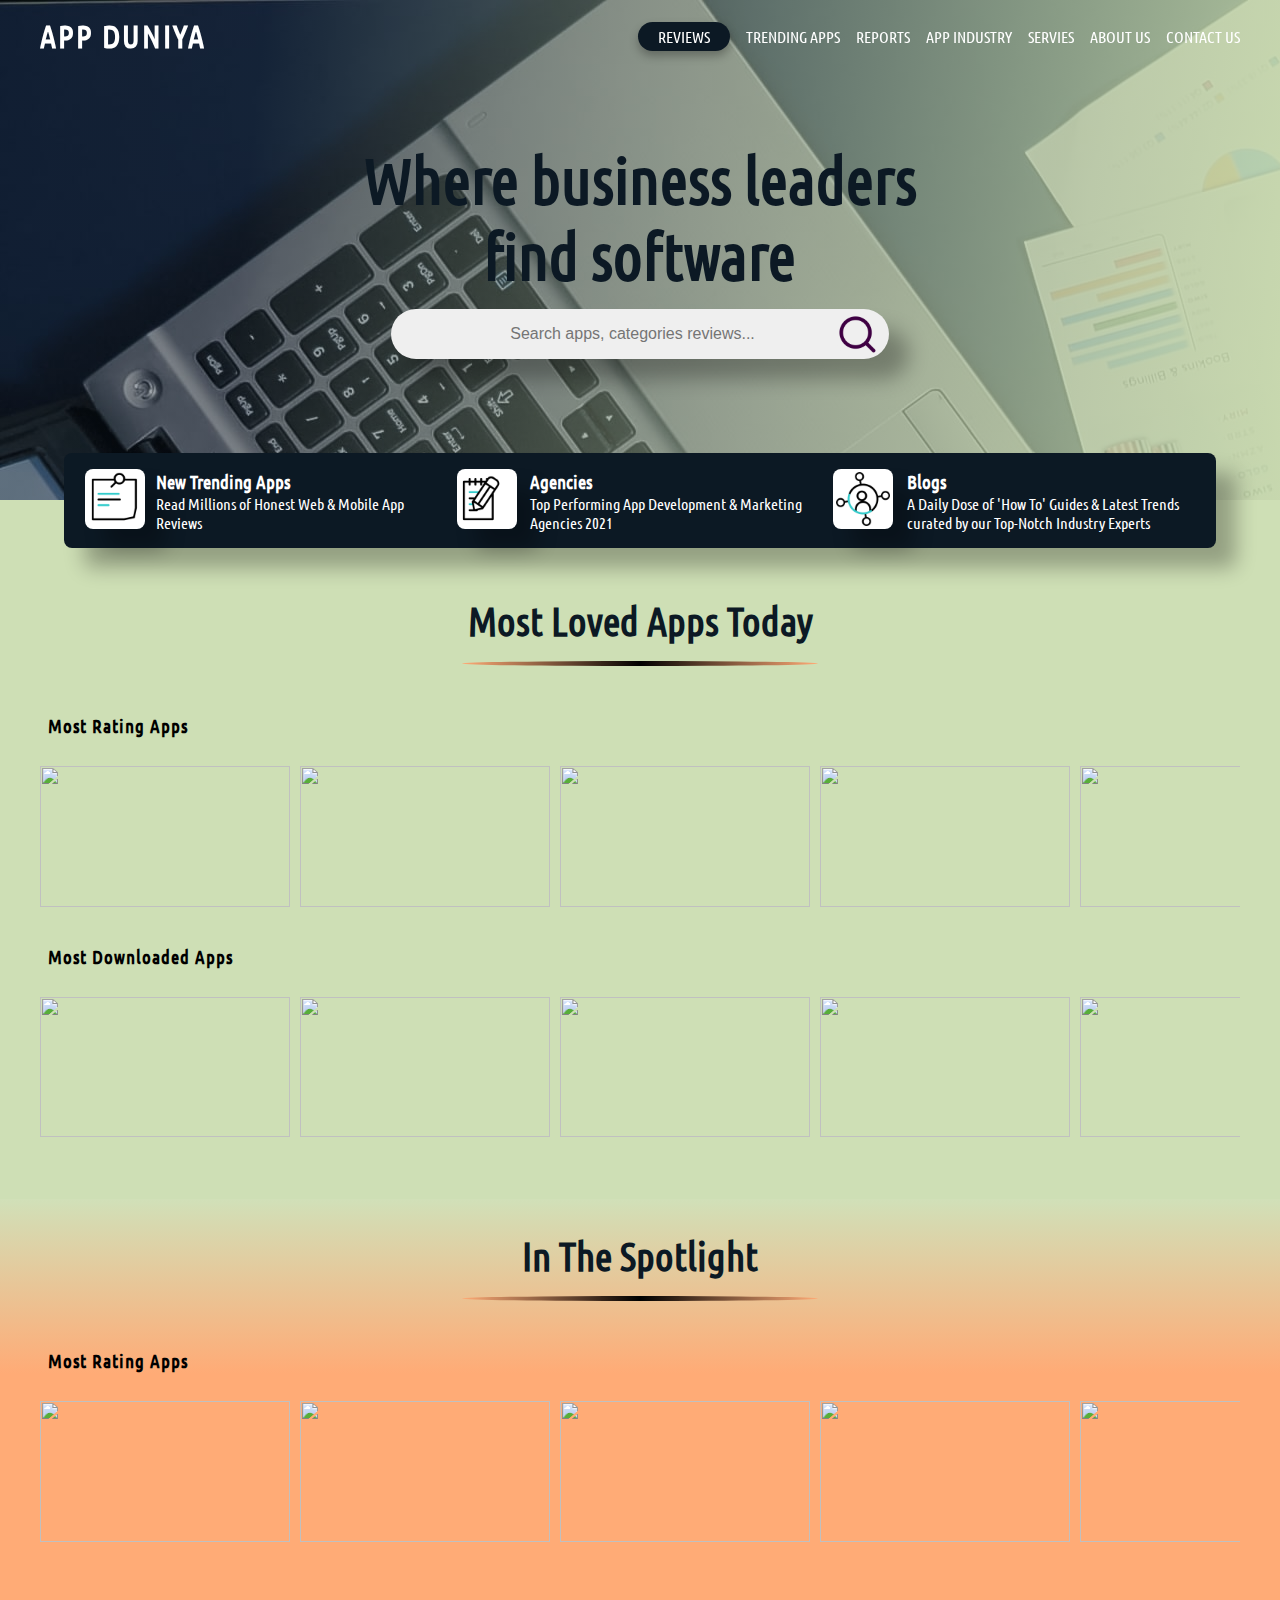
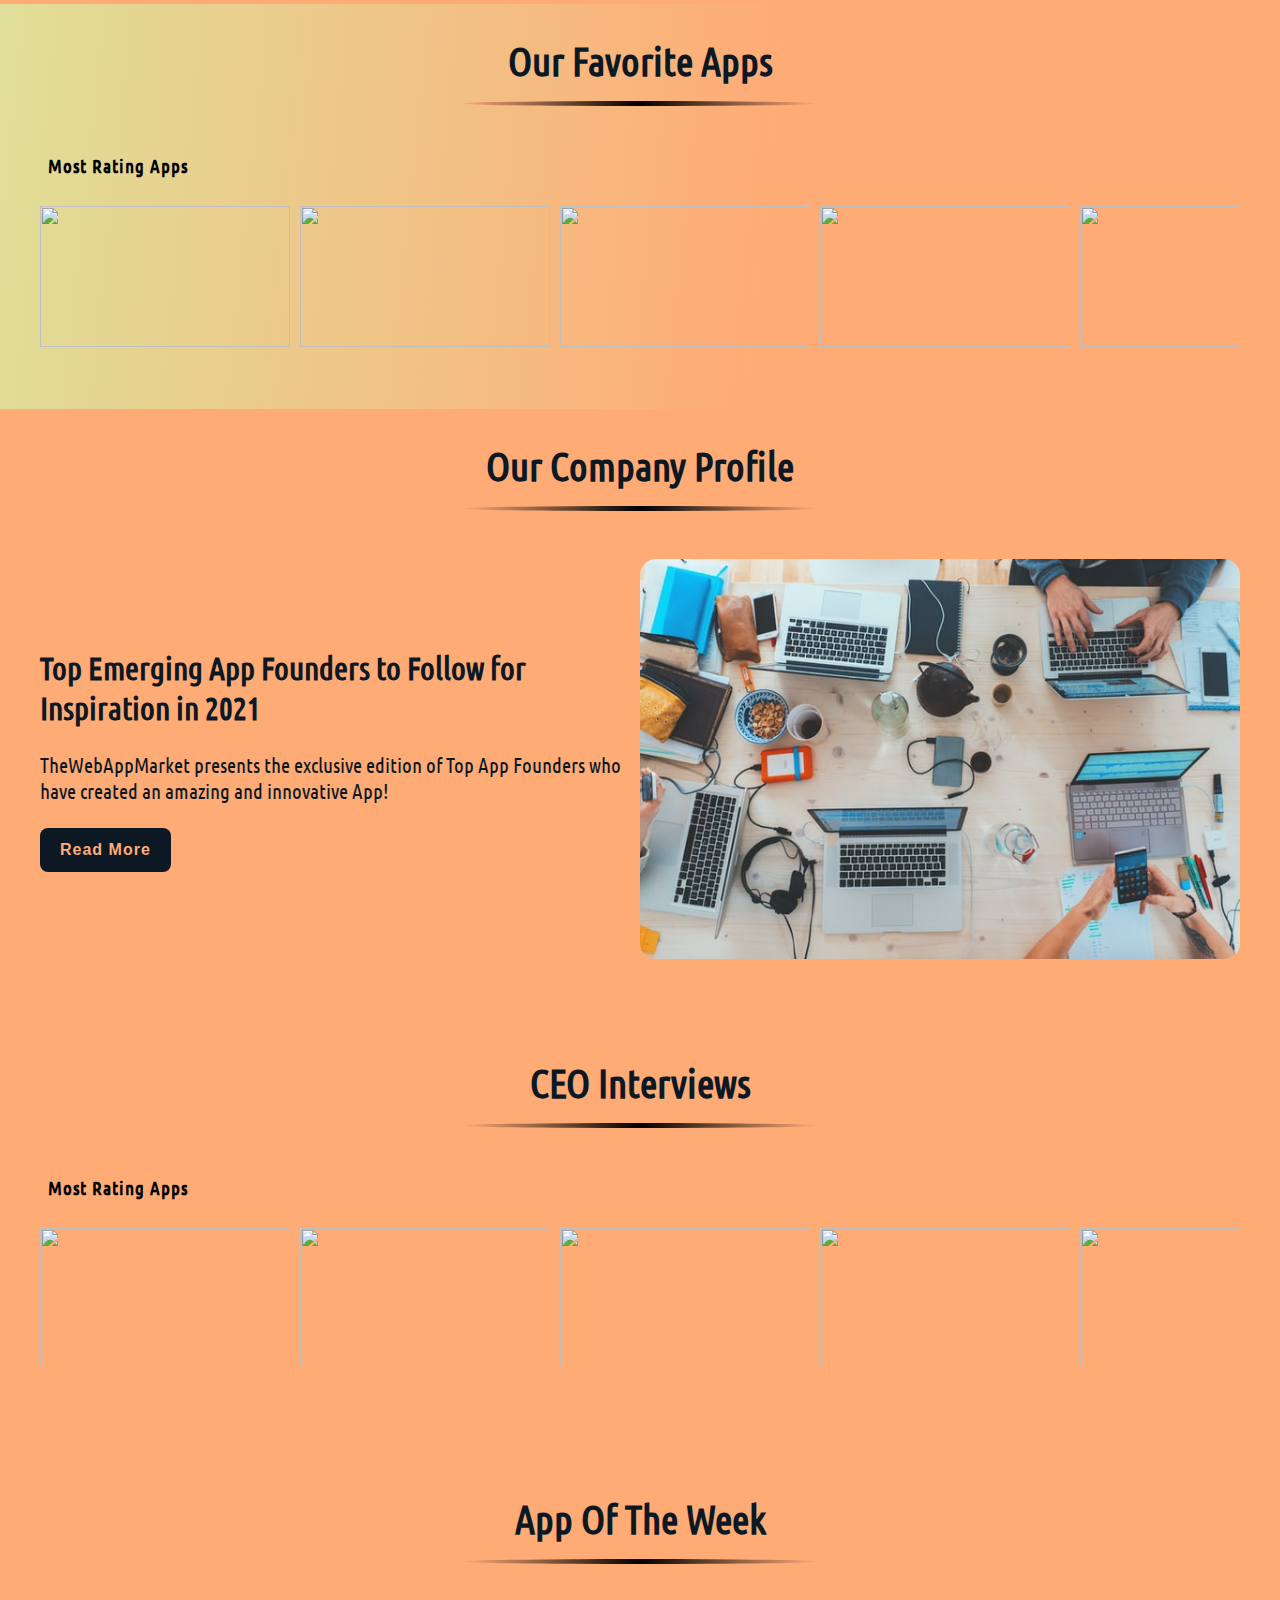
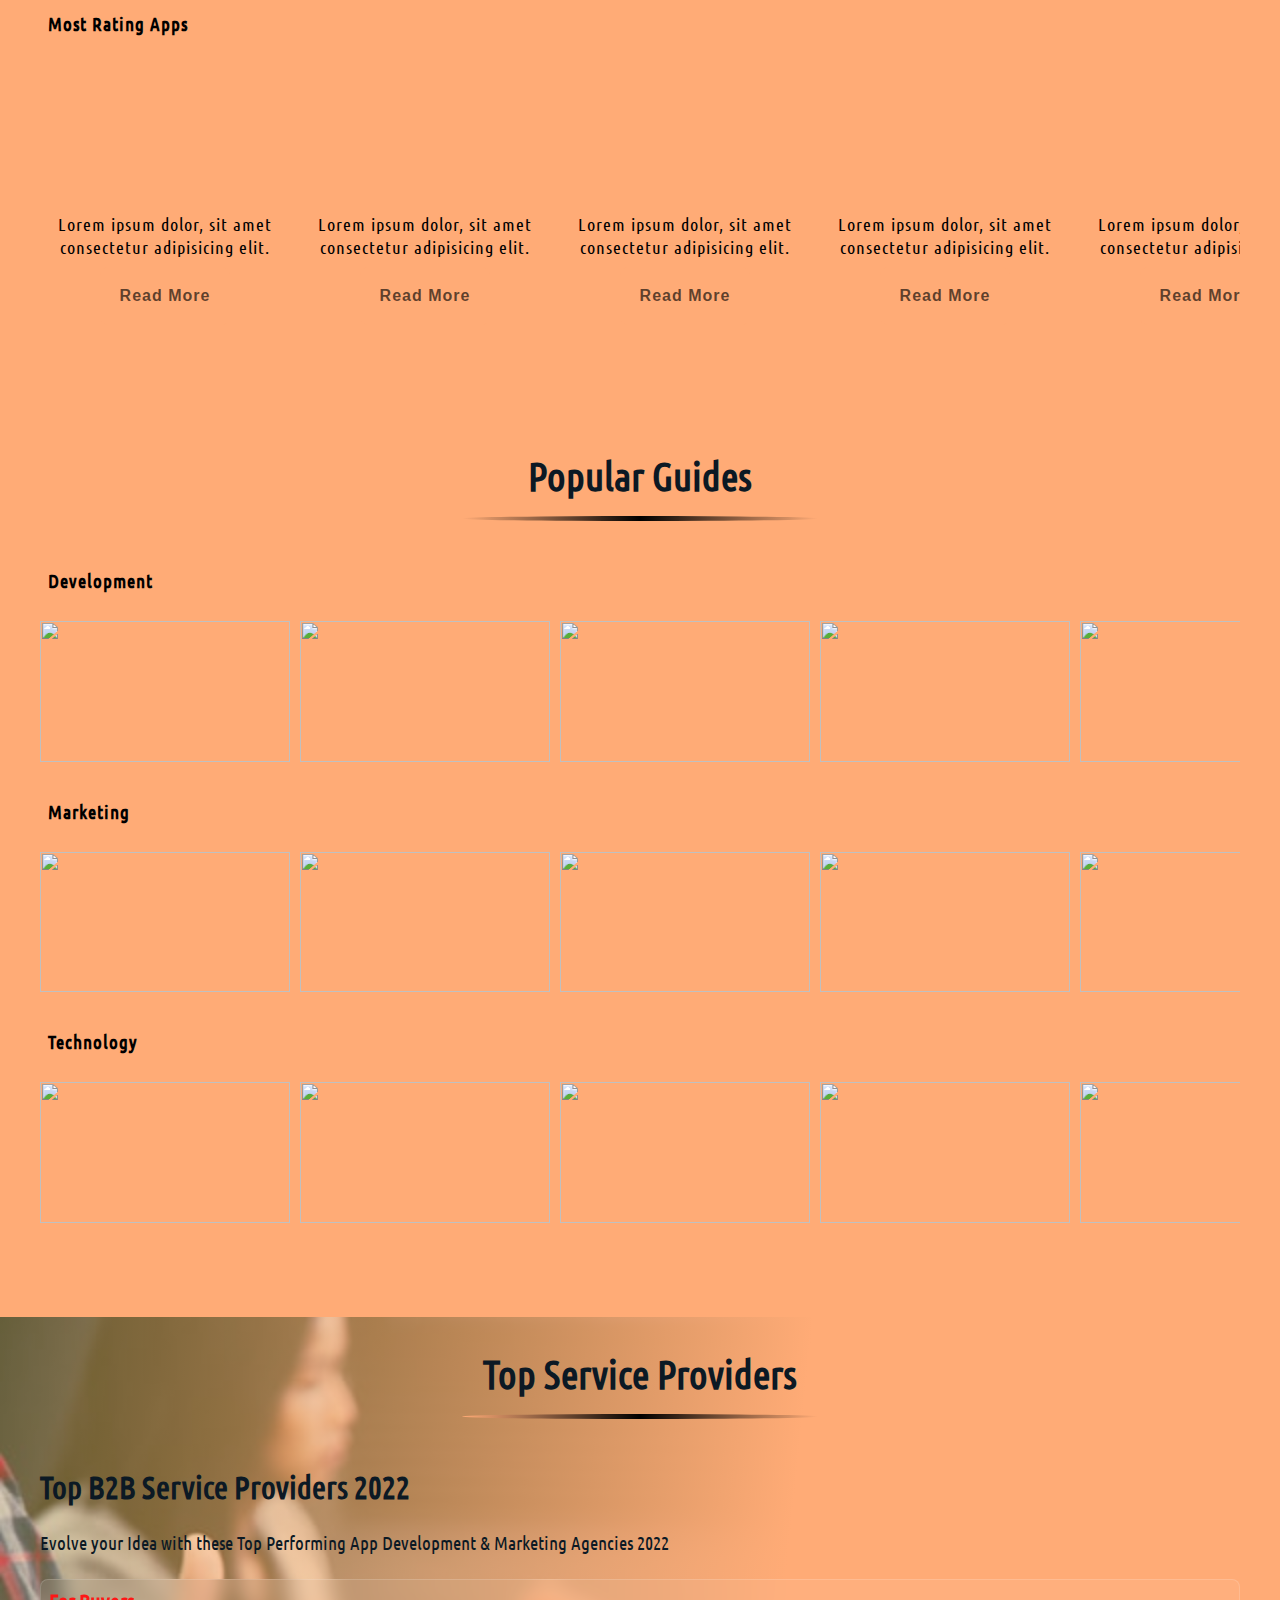
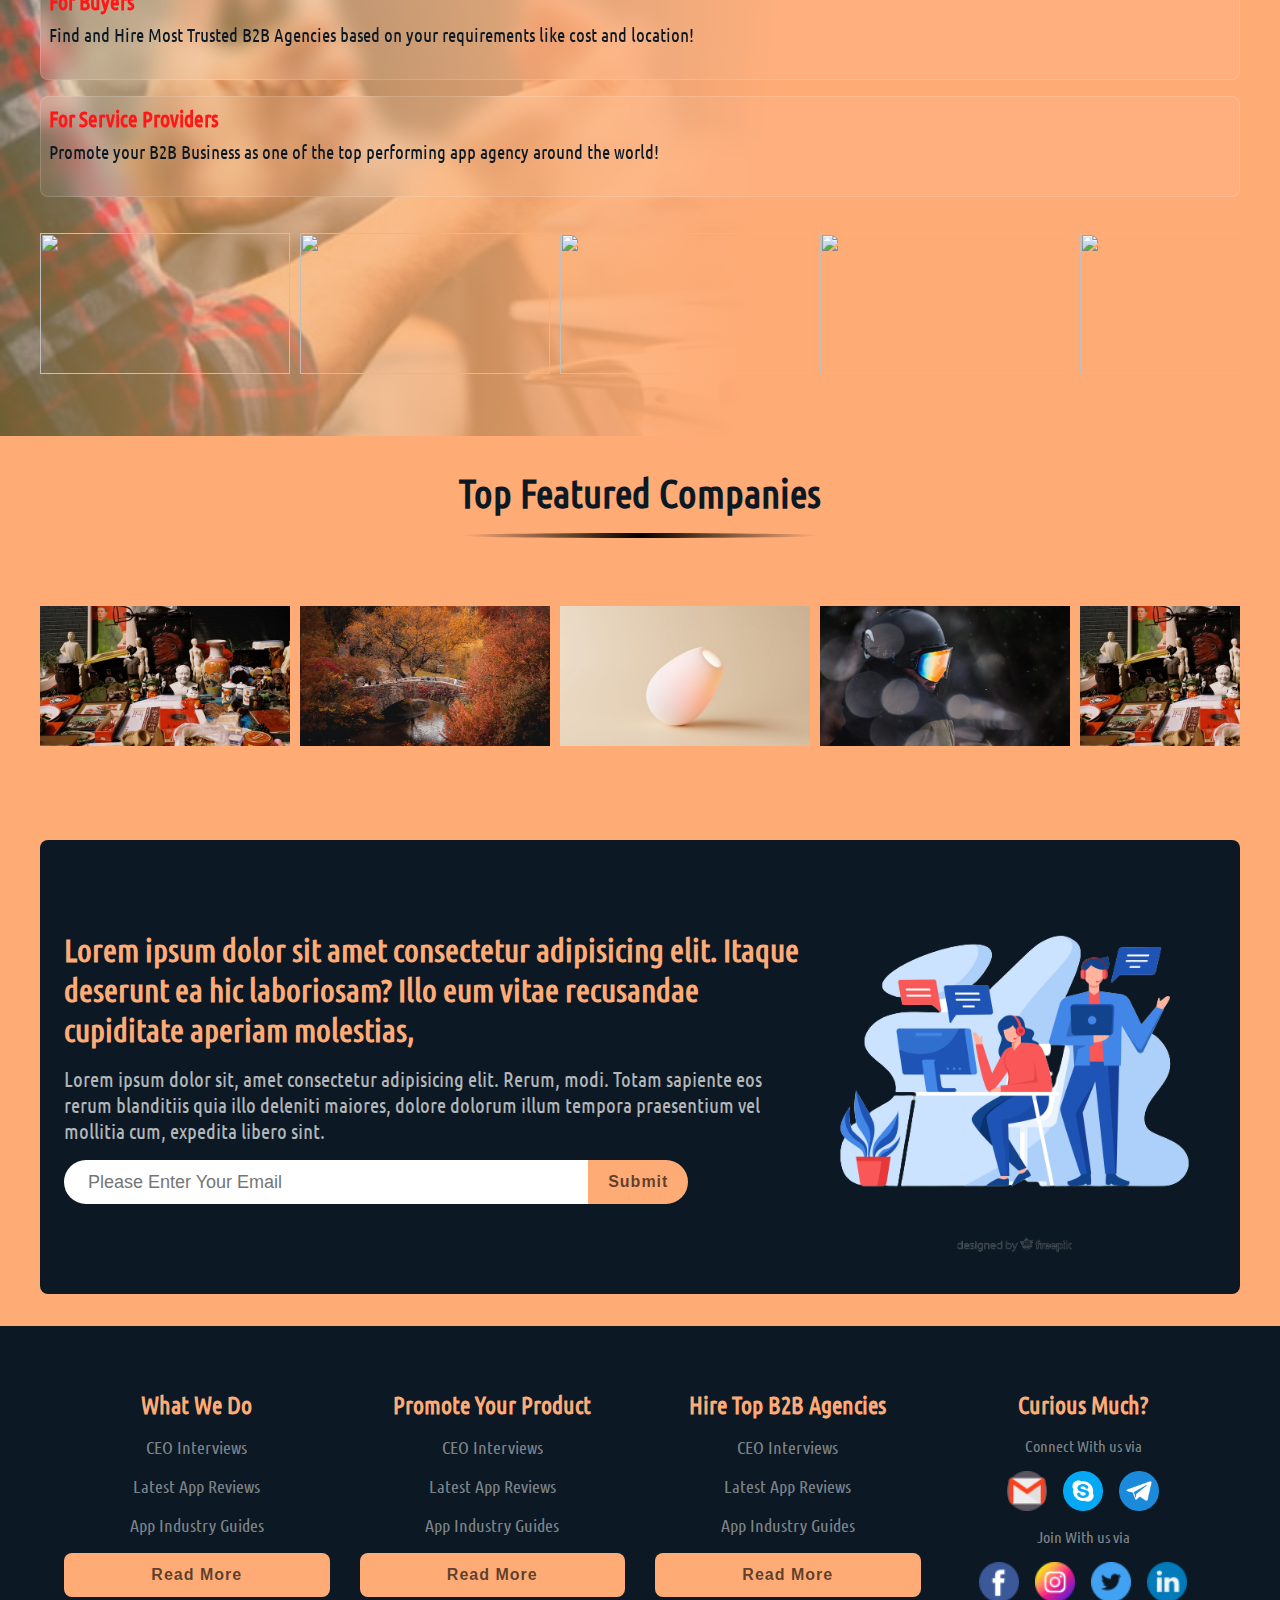
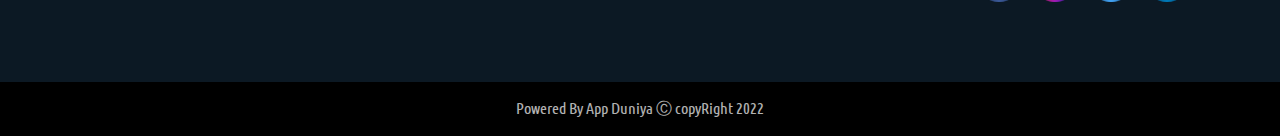
==== commit 45d56edb: "11" ====
--- a/index.html
+++ b/index.html
@@ -101,9 +101,18 @@
                         <div class="tile">
                             <img class="tile__img" src="https://s3-us-west-2.amazonaws.com/s.cdpn.io/70390/show-1.jpg" />    
                             <div class="overlay">
-                                <div class="text">
-                                    <h3>Lorem ipsum dolor sit, amet consectetur adipisicing elit.</h3>
-                                    <p>Lorem ipsum dolor sit amet, consectetur adipisicing elit. Deleniti unde reiciendis deserunt facere explicabo possimus doloribus minus. Pariatur, voluptate odio!</p>
+                                <div class="text Popular_Guides">
+                                    <h3>App Name</h3>
+                                    <p> App DEscription: Lorem ipsum dolor sit amet, consectetur adipisicing elit.</p>
+                                    <div class="GuideFlex">
+                                        <div class="appIcon">
+                                            <a href="#"><img src="assets/images/google-play.png" alt="appsImage"></a>
+                                        </div>
+                                        <div class="appIcon">
+                                            <a href="#"><img src="assets/images/app-store.png" alt="appsImage"></a>
+                                        </div>
+                                    </div>
+                                    <a href="#" class="guideApp">Downloaded The App</a>
                                 </div>
                             </div>
                         </div>
@@ -111,63 +120,126 @@
                         <div class="tile">
                             <img class="tile__img" src="https://s3-us-west-2.amazonaws.com/s.cdpn.io/70390/show-2.jpg" />    
                             <div class="overlay">
-                                <div class="text">
-                                    <h3>Lorem ipsum dolor sit, amet consectetur adipisicing elit.</h3>
-                                    <p>Lorem ipsum dolor sit amet, consectetur adipisicing elit. Deleniti unde reiciendis deserunt facere explicabo possimus doloribus minus. Pariatur, voluptate odio!</p>
+                                <div class="text Popular_Guides">
+                                    <h3>App Name</h3>
+                                    <p> App DEscription: Lorem ipsum dolor sit amet, consectetur adipisicing elit.</p>
+                                    <div class="GuideFlex">
+                                        <div class="appIcon">
+                                            <a href="#"><img src="assets/images/google-play.png" alt="appsImage"></a>
+                                        </div>
+                                        <div class="appIcon">
+                                            <a href="#"><img src="assets/images/app-store.png" alt="appsImage"></a>
+                                        </div>
+                                    </div>
+                                    <a href="#" class="guideApp">Downloaded The App</a>
                                 </div>
                             </div>
                         </div>
                         <div class="tile">
                             <img class="tile__img" src="https://s3-us-west-2.amazonaws.com/s.cdpn.io/70390/show-3.jpg" />    
                             <div class="overlay">
-                                <div class="text">
-                                    <h3>Lorem ipsum dolor sit, amet consectetur adipisicing elit.</h3>
-                                    <p>Lorem ipsum dolor sit amet, consectetur adipisicing elit. Deleniti unde reiciendis deserunt facere explicabo possimus doloribus minus. Pariatur, voluptate odio!</p>
+                                <div class="text Popular_Guides">
+                                    <h3>App Name</h3>
+                                    <p> App DEscription: Lorem ipsum dolor sit amet, consectetur adipisicing elit.</p>
+                                    <div class="GuideFlex">
+                                        <div class="appIcon">
+                                            <a href="#"><img src="assets/images/google-play.png" alt="appsImage"></a>
+                                        </div>
+                                        <div class="appIcon">
+                                            <a href="#"><img src="assets/images/app-store.png" alt="appsImage"></a>
+                                        </div>
+                                    </div>
+                                    <a href="#" class="guideApp">Downloaded The App</a>
                                 </div>
                             </div>
                         </div>
                         <div class="tile">
                             <img class="tile__img" src="https://s3-us-west-2.amazonaws.com/s.cdpn.io/70390/show-4.jpg" />    
                             <div class="overlay">
-                                <div class="text">
-                                    <h3>Lorem ipsum dolor sit, amet consectetur adipisicing elit.</h3>
-                                    <p>Lorem ipsum dolor sit amet, consectetur adipisicing elit. Deleniti unde reiciendis deserunt facere explicabo possimus doloribus minus. Pariatur, voluptate odio!</p>
+                                <div class="text Popular_Guides">
+                                    <h3>App Name</h3>
+                                    <p> App DEscription: Lorem ipsum dolor sit amet, consectetur adipisicing elit.</p>
+                                    <div class="GuideFlex">
+                                        <div class="appIcon">
+                                            <a href="#"><img src="assets/images/google-play.png" alt="appsImage"></a>
+                                        </div>
+                                        <div class="appIcon">
+                                            <a href="#"><img src="assets/images/app-store.png" alt="appsImage"></a>
+                                        </div>
+                                    </div>
+                                    <a href="#" class="guideApp">Downloaded The App</a>
                                 </div>
                             </div>
                         </div>
                         <div class="tile">
                             <img class="tile__img" src="https://s3-us-west-2.amazonaws.com/s.cdpn.io/70390/show-2.jpg" />    
                             <div class="overlay">
-                                <div class="text">
-                                    <h3>Lorem ipsum dolor sit, amet consectetur adipisicing elit.</h3>
-                                    <p>Lorem ipsum dolor sit amet, consectetur adipisicing elit. Deleniti unde reiciendis deserunt facere explicabo possimus doloribus minus. Pariatur, voluptate odio!</p>
+                                <div class="text Popular_Guides">
+                                    <h3>App Name</h3>
+                                    <p> App DEscription: Lorem ipsum dolor sit amet, consectetur adipisicing elit.</p>
+                                    <div class="GuideFlex">
+                                        <div class="appIcon">
+                                            <a href="#"><img src="assets/images/google-play.png" alt="appsImage"></a>
+                                        </div>
+                                        <div class="appIcon">
+                                            <a href="#"><img src="assets/images/app-store.png" alt="appsImage"></a>
+                                        </div>
+                                    </div>
+                                    <a href="#" class="guideApp">Downloaded The App</a>
                                 </div>
                             </div>
                         </div>
                         <div class="tile">
                             <img class="tile__img" src="https://s3-us-west-2.amazonaws.com/s.cdpn.io/70390/show-3.jpg" />    
                             <div class="overlay">
-                                <div class="text">
-                                    <h3>Lorem ipsum dolor sit, amet consectetur adipisicing elit.</h3>
-                                    <p>Lorem ipsum dolor sit amet, consectetur adipisicing elit. Deleniti unde reiciendis deserunt facere explicabo possimus doloribus minus. Pariatur, voluptate odio!</p>
+                                <div class="text Popular_Guides">
+                                    <h3>App Name</h3>
+                                    <p> App DEscription: Lorem ipsum dolor sit amet, consectetur adipisicing elit.</p>
+                                    <div class="GuideFlex">
+                                        <div class="appIcon">
+                                            <a href="#"><img src="assets/images/google-play.png" alt="appsImage"></a>
+                                        </div>
+                                        <div class="appIcon">
+                                            <a href="#"><img src="assets/images/app-store.png" alt="appsImage"></a>
+                                        </div>
+                                    </div>
+                                    <a href="#" class="guideApp">Downloaded The App</a>
                                 </div>
                             </div>
                         </div>
                         <div class="tile">
                             <img class="tile__img" src="https://s3-us-west-2.amazonaws.com/s.cdpn.io/70390/show-4.jpg" />    
                             <div class="overlay">
-                                <div class="text">
-                                    <h3>Lorem ipsum dolor sit, amet consectetur adipisicing elit.</h3>
-                                    <p>Lorem ipsum dolor sit amet, consectetur adipisicing elit. Deleniti unde reiciendis deserunt facere explicabo possimus doloribus minus. Pariatur, voluptate odio!</p>
+                                <div class="text Popular_Guides">
+                                    <h3>App Name</h3>
+                                    <p> App DEscription: Lorem ipsum dolor sit amet, consectetur adipisicing elit.</p>
+                                    <div class="GuideFlex">
+                                        <div class="appIcon">
+                                            <a href="#"><img src="assets/images/google-play.png" alt="appsImage"></a>
+                                        </div>
+                                        <div class="appIcon">
+                                            <a href="#"><img src="assets/images/app-store.png" alt="appsImage"></a>
+                                        </div>
+                                    </div>
+                                    <a href="#" class="guideApp">Downloaded The App</a>
                                 </div>
                             </div>
                         </div>
                         <div class="tile">
                             <img class="tile__img" src="https://s3-us-west-2.amazonaws.com/s.cdpn.io/70390/show-5.jpg" />    
                             <div class="overlay">
-                                <div class="text">
-                                    <h3>Lorem ipsum dolor sit, amet consectetur adipisicing elit.</h3>
-                                    <p>Lorem ipsum dolor sit amet, consectetur adipisicing elit. Deleniti unde reiciendis deserunt facere explicabo possimus doloribus minus. Pariatur, voluptate odio!</p>
+                                <div class="text Popular_Guides">
+                                    <h3>App Name</h3>
+                                    <p> App DEscription: Lorem ipsum dolor sit amet, consectetur adipisicing elit.</p>
+                                    <div class="GuideFlex">
+                                        <div class="appIcon">
+                                            <a href="#"><img src="assets/images/google-play.png" alt="appsImage"></a>
+                                        </div>
+                                        <div class="appIcon">
+                                            <a href="#"><img src="assets/images/app-store.png" alt="appsImage"></a>
+                                        </div>
+                                    </div>
+                                    <a href="#" class="guideApp">Downloaded The App</a>
                                 </div>
                             </div>
                         </div>
@@ -182,9 +254,18 @@
                         <div class="tile">
                             <img class="tile__img" src="https://s3-us-west-2.amazonaws.com/s.cdpn.io/70390/show-1.jpg" />    
                             <div class="overlay">
-                                <div class="text">
-                                    <h3>Lorem ipsum dolor sit, amet consectetur adipisicing elit.</h3>
-                                    <p>Lorem ipsum dolor sit amet, consectetur adipisicing elit. Deleniti unde reiciendis deserunt facere explicabo possimus doloribus minus. Pariatur, voluptate odio!</p>
+                                <div class="text Popular_Guides">
+                                    <h3>App Name</h3>
+                                    <p> App DEscription: Lorem ipsum dolor sit amet, consectetur adipisicing elit.</p>
+                                    <div class="GuideFlex">
+                                        <div class="appIcon">
+                                            <a href="#"><img src="assets/images/google-play.png" alt="appsImage"></a>
+                                        </div>
+                                        <div class="appIcon">
+                                            <a href="#"><img src="assets/images/app-store.png" alt="appsImage"></a>
+                                        </div>
+                                    </div>
+                                    <a href="#" class="guideApp">Downloaded The App</a>
                                 </div>
                             </div>
                         </div>
@@ -192,63 +273,126 @@
                         <div class="tile">
                             <img class="tile__img" src="https://s3-us-west-2.amazonaws.com/s.cdpn.io/70390/show-2.jpg" />    
                             <div class="overlay">
-                                <div class="text">
-                                    <h3>Lorem ipsum dolor sit, amet consectetur adipisicing elit.</h3>
-                                    <p>Lorem ipsum dolor sit amet, consectetur adipisicing elit. Deleniti unde reiciendis deserunt facere explicabo possimus doloribus minus. Pariatur, voluptate odio!</p>
+                                <div class="text Popular_Guides">
+                                    <h3>App Name</h3>
+                                    <p> App DEscription: Lorem ipsum dolor sit amet, consectetur adipisicing elit.</p>
+                                    <div class="GuideFlex">
+                                        <div class="appIcon">
+                                            <a href="#"><img src="assets/images/google-play.png" alt="appsImage"></a>
+                                        </div>
+                                        <div class="appIcon">
+                                            <a href="#"><img src="assets/images/app-store.png" alt="appsImage"></a>
+                                        </div>
+                                    </div>
+                                    <a href="#" class="guideApp">Downloaded The App</a>
                                 </div>
                             </div>
                         </div>
                         <div class="tile">
                             <img class="tile__img" src="https://s3-us-west-2.amazonaws.com/s.cdpn.io/70390/show-3.jpg" />    
                             <div class="overlay">
-                                <div class="text">
-                                    <h3>Lorem ipsum dolor sit, amet consectetur adipisicing elit.</h3>
-                                    <p>Lorem ipsum dolor sit amet, consectetur adipisicing elit. Deleniti unde reiciendis deserunt facere explicabo possimus doloribus minus. Pariatur, voluptate odio!</p>
+                                <div class="text Popular_Guides">
+                                    <h3>App Name</h3>
+                                    <p> App DEscription: Lorem ipsum dolor sit amet, consectetur adipisicing elit.</p>
+                                    <div class="GuideFlex">
+                                        <div class="appIcon">
+                                            <a href="#"><img src="assets/images/google-play.png" alt="appsImage"></a>
+                                        </div>
+                                        <div class="appIcon">
+                                            <a href="#"><img src="assets/images/app-store.png" alt="appsImage"></a>
+                                        </div>
+                                    </div>
+                                    <a href="#" class="guideApp">Downloaded The App</a>
                                 </div>
                             </div>
                         </div>
                         <div class="tile">
                             <img class="tile__img" src="https://s3-us-west-2.amazonaws.com/s.cdpn.io/70390/show-4.jpg" />    
                             <div class="overlay">
-                                <div class="text">
-                                    <h3>Lorem ipsum dolor sit, amet consectetur adipisicing elit.</h3>
-                                    <p>Lorem ipsum dolor sit amet, consectetur adipisicing elit. Deleniti unde reiciendis deserunt facere explicabo possimus doloribus minus. Pariatur, voluptate odio!</p>
+                                <div class="text Popular_Guides">
+                                    <h3>App Name</h3>
+                                    <p> App DEscription: Lorem ipsum dolor sit amet, consectetur adipisicing elit.</p>
+                                    <div class="GuideFlex">
+                                        <div class="appIcon">
+                                            <a href="#"><img src="assets/images/google-play.png" alt="appsImage"></a>
+                                        </div>
+                                        <div class="appIcon">
+                                            <a href="#"><img src="assets/images/app-store.png" alt="appsImage"></a>
+                                        </div>
+                                    </div>
+                                    <a href="#" class="guideApp">Downloaded The App</a>
                                 </div>
                             </div>
                         </div>
                         <div class="tile">
                             <img class="tile__img" src="https://s3-us-west-2.amazonaws.com/s.cdpn.io/70390/show-2.jpg" />    
                             <div class="overlay">
-                                <div class="text">
-                                    <h3>Lorem ipsum dolor sit, amet consectetur adipisicing elit.</h3>
-                                    <p>Lorem ipsum dolor sit amet, consectetur adipisicing elit. Deleniti unde reiciendis deserunt facere explicabo possimus doloribus minus. Pariatur, voluptate odio!</p>
+                                <div class="text Popular_Guides">
+                                    <h3>App Name</h3>
+                                    <p> App DEscription: Lorem ipsum dolor sit amet, consectetur adipisicing elit.</p>
+                                    <div class="GuideFlex">
+                                        <div class="appIcon">
+                                            <a href="#"><img src="assets/images/google-play.png" alt="appsImage"></a>
+                                        </div>
+                                        <div class="appIcon">
+                                            <a href="#"><img src="assets/images/app-store.png" alt="appsImage"></a>
+                                        </div>
+                                    </div>
+                                    <a href="#" class="guideApp">Downloaded The App</a>
                                 </div>
                             </div>
                         </div>
                         <div class="tile">
                             <img class="tile__img" src="https://s3-us-west-2.amazonaws.com/s.cdpn.io/70390/show-3.jpg" />    
                             <div class="overlay">
-                                <div class="text">
-                                    <h3>Lorem ipsum dolor sit, amet consectetur adipisicing elit.</h3>
-                                    <p>Lorem ipsum dolor sit amet, consectetur adipisicing elit. Deleniti unde reiciendis deserunt facere explicabo possimus doloribus minus. Pariatur, voluptate odio!</p>
+                                <div class="text Popular_Guides">
+                                    <h3>App Name</h3>
+                                    <p> App DEscription: Lorem ipsum dolor sit amet, consectetur adipisicing elit.</p>
+                                    <div class="GuideFlex">
+                                        <div class="appIcon">
+                                            <a href="#"><img src="assets/images/google-play.png" alt="appsImage"></a>
+                                        </div>
+                                        <div class="appIcon">
+                                            <a href="#"><img src="assets/images/app-store.png" alt="appsImage"></a>
+                                        </div>
+                                    </div>
+                                    <a href="#" class="guideApp">Downloaded The App</a>
                                 </div>
                             </div>
                         </div>
                         <div class="tile">
                             <img class="tile__img" src="https://s3-us-west-2.amazonaws.com/s.cdpn.io/70390/show-4.jpg" />    
                             <div class="overlay">
-                                <div class="text">
-                                    <h3>Lorem ipsum dolor sit, amet consectetur adipisicing elit.</h3>
-                                    <p>Lorem ipsum dolor sit amet, consectetur adipisicing elit. Deleniti unde reiciendis deserunt facere explicabo possimus doloribus minus. Pariatur, voluptate odio!</p>
+                                <div class="text Popular_Guides">
+                                    <h3>App Name</h3>
+                                    <p> App DEscription: Lorem ipsum dolor sit amet, consectetur adipisicing elit.</p>
+                                    <div class="GuideFlex">
+                                        <div class="appIcon">
+                                            <a href="#"><img src="assets/images/google-play.png" alt="appsImage"></a>
+                                        </div>
+                                        <div class="appIcon">
+                                            <a href="#"><img src="assets/images/app-store.png" alt="appsImage"></a>
+                                        </div>
+                                    </div>
+                                    <a href="#" class="guideApp">Downloaded The App</a>
                                 </div>
                             </div>
                         </div>
                         <div class="tile">
                             <img class="tile__img" src="https://s3-us-west-2.amazonaws.com/s.cdpn.io/70390/show-5.jpg" />    
                             <div class="overlay">
-                                <div class="text">
-                                    <h3>Lorem ipsum dolor sit, amet consectetur adipisicing elit.</h3>
-                                    <p>Lorem ipsum dolor sit amet, consectetur adipisicing elit. Deleniti unde reiciendis deserunt facere explicabo possimus doloribus minus. Pariatur, voluptate odio!</p>
+                                <div class="text Popular_Guides">
+                                    <h3>App Name</h3>
+                                    <p> App DEscription: Lorem ipsum dolor sit amet, consectetur adipisicing elit.</p>
+                                    <div class="GuideFlex">
+                                        <div class="appIcon">
+                                            <a href="#"><img src="assets/images/google-play.png" alt="appsImage"></a>
+                                        </div>
+                                        <div class="appIcon">
+                                            <a href="#"><img src="assets/images/app-store.png" alt="appsImage"></a>
+                                        </div>
+                                    </div>
+                                    <a href="#" class="guideApp">Downloaded The App</a>
                                 </div>
                             </div>
                         </div>
@@ -276,9 +420,11 @@
                         <div class="tile">
                             <img class="tile__img" src="https://s3-us-west-2.amazonaws.com/s.cdpn.io/70390/show-1.jpg" />    
                             <div class="overlay">
-                                <div class="text">
-                                    <h3>Lorem ipsum dolor sit, amet consectetur adipisicing elit.</h3>
-                                    <p>Lorem ipsum dolor sit amet, consectetur adipisicing elit. Deleniti unde reiciendis deserunt facere explicabo possimus doloribus minus. Pariatur, voluptate odio!</p>
+                                <div class="text Spotlight">
+                                    <a href="#" class="categotySpot">TOOLS</a>
+                                    <h3 class="HeadingSpot">Lorem ipsum dolor sit, amet consectetur adipisicing elit.</h3>
+                                    <p class="DescriptionSpot">Lorem ipsum dolor sit amet, consectetur adipisicing elit. Deleniti unde reiciendis deserunt facere explicabo possimus doloribus minus. Pariatur, voluptate odio!</p>
+                                    <a href="#" class="BTNSpot">Learn More</a>
                                 </div>
                             </div>
                         </div>
@@ -286,63 +432,77 @@
                         <div class="tile">
                             <img class="tile__img" src="https://s3-us-west-2.amazonaws.com/s.cdpn.io/70390/show-2.jpg" />    
                             <div class="overlay">
-                                <div class="text">
-                                    <h3>Lorem ipsum dolor sit, amet consectetur adipisicing elit.</h3>
-                                    <p>Lorem ipsum dolor sit amet, consectetur adipisicing elit. Deleniti unde reiciendis deserunt facere explicabo possimus doloribus minus. Pariatur, voluptate odio!</p>
+                                <div class="text Spotlight">
+                                    <a href="#" class="categotySpot">TOOLS</a>
+                                    <h3 class="HeadingSpot">Lorem ipsum dolor sit, amet consectetur adipisicing elit.</h3>
+                                    <p class="DescriptionSpot">Lorem ipsum dolor sit amet, consectetur adipisicing elit. Deleniti unde reiciendis deserunt facere explicabo possimus doloribus minus. Pariatur, voluptate odio!</p>
+                                    <a href="#" class="BTNSpot">Learn More</a>
                                 </div>
                             </div>
                         </div>
                         <div class="tile">
                             <img class="tile__img" src="https://s3-us-west-2.amazonaws.com/s.cdpn.io/70390/show-3.jpg" />    
                             <div class="overlay">
-                                <div class="text">
-                                    <h3>Lorem ipsum dolor sit, amet consectetur adipisicing elit.</h3>
-                                    <p>Lorem ipsum dolor sit amet, consectetur adipisicing elit. Deleniti unde reiciendis deserunt facere explicabo possimus doloribus minus. Pariatur, voluptate odio!</p>
+                                <div class="text Spotlight">
+                                    <a href="#" class="categotySpot">TOOLS</a>
+                                    <h3 class="HeadingSpot">Lorem ipsum dolor sit, amet consectetur adipisicing elit.</h3>
+                                    <p class="DescriptionSpot">Lorem ipsum dolor sit amet, consectetur adipisicing elit. Deleniti unde reiciendis deserunt facere explicabo possimus doloribus minus. Pariatur, voluptate odio!</p>
+                                    <a href="#" class="BTNSpot">Learn More</a>
                                 </div>
                             </div>
                         </div>
                         <div class="tile">
                             <img class="tile__img" src="https://s3-us-west-2.amazonaws.com/s.cdpn.io/70390/show-4.jpg" />    
                             <div class="overlay">
-                                <div class="text">
-                                    <h3>Lorem ipsum dolor sit, amet consectetur adipisicing elit.</h3>
-                                    <p>Lorem ipsum dolor sit amet, consectetur adipisicing elit. Deleniti unde reiciendis deserunt facere explicabo possimus doloribus minus. Pariatur, voluptate odio!</p>
+                                <div class="text Spotlight">
+                                    <a href="#" class="categotySpot">TOOLS</a>
+                                    <h3 class="HeadingSpot">Lorem ipsum dolor sit, amet consectetur adipisicing elit.</h3>
+                                    <p class="DescriptionSpot">Lorem ipsum dolor sit amet, consectetur adipisicing elit. Deleniti unde reiciendis deserunt facere explicabo possimus doloribus minus. Pariatur, voluptate odio!</p>
+                                    <a href="#" class="BTNSpot">Learn More</a>
                                 </div>
                             </div>
                         </div>
                         <div class="tile">
                             <img class="tile__img" src="https://s3-us-west-2.amazonaws.com/s.cdpn.io/70390/show-2.jpg" />    
                             <div class="overlay">
-                                <div class="text">
-                                    <h3>Lorem ipsum dolor sit, amet consectetur adipisicing elit.</h3>
-                                    <p>Lorem ipsum dolor sit amet, consectetur adipisicing elit. Deleniti unde reiciendis deserunt facere explicabo possimus doloribus minus. Pariatur, voluptate odio!</p>
+                                <div class="text Spotlight">
+                                    <a href="#" class="categotySpot">TOOLS</a>
+                                    <h3 class="HeadingSpot">Lorem ipsum dolor sit, amet consectetur adipisicing elit.</h3>
+                                    <p class="DescriptionSpot">Lorem ipsum dolor sit amet, consectetur adipisicing elit. Deleniti unde reiciendis deserunt facere explicabo possimus doloribus minus. Pariatur, voluptate odio!</p>
+                                    <a href="#" class="BTNSpot">Learn More</a>
                                 </div>
                             </div>
                         </div>
                         <div class="tile">
                             <img class="tile__img" src="https://s3-us-west-2.amazonaws.com/s.cdpn.io/70390/show-3.jpg" />    
                             <div class="overlay">
-                                <div class="text">
-                                    <h3>Lorem ipsum dolor sit, amet consectetur adipisicing elit.</h3>
-                                    <p>Lorem ipsum dolor sit amet, consectetur adipisicing elit. Deleniti unde reiciendis deserunt facere explicabo possimus doloribus minus. Pariatur, voluptate odio!</p>
+                                <div class="text Spotlight">
+                                    <a href="#" class="categotySpot">TOOLS</a>
+                                    <h3 class="HeadingSpot">Lorem ipsum dolor sit, amet consectetur adipisicing elit.</h3>
+                                    <p class="DescriptionSpot">Lorem ipsum dolor sit amet, consectetur adipisicing elit. Deleniti unde reiciendis deserunt facere explicabo possimus doloribus minus. Pariatur, voluptate odio!</p>
+                                    <a href="#" class="BTNSpot">Learn More</a>
                                 </div>
                             </div>
                         </div>
                         <div class="tile">
                             <img class="tile__img" src="https://s3-us-west-2.amazonaws.com/s.cdpn.io/70390/show-4.jpg" />    
                             <div class="overlay">
-                                <div class="text">
-                                    <h3>Lorem ipsum dolor sit, amet consectetur adipisicing elit.</h3>
-                                    <p>Lorem ipsum dolor sit amet, consectetur adipisicing elit. Deleniti unde reiciendis deserunt facere explicabo possimus doloribus minus. Pariatur, voluptate odio!</p>
+                                <div class="text Spotlight">
+                                    <a href="#" class="categotySpot">TOOLS</a>
+                                    <h3 class="HeadingSpot">Lorem ipsum dolor sit, amet consectetur adipisicing elit.</h3>
+                                    <p class="DescriptionSpot">Lorem ipsum dolor sit amet, consectetur adipisicing elit. Deleniti unde reiciendis deserunt facere explicabo possimus doloribus minus. Pariatur, voluptate odio!</p>
+                                    <a href="#" class="BTNSpot">Learn More</a>
                                 </div>
                             </div>
                         </div>
                         <div class="tile">
                             <img class="tile__img" src="https://s3-us-west-2.amazonaws.com/s.cdpn.io/70390/show-5.jpg" />    
                             <div class="overlay">
-                                <div class="text">
-                                    <h3>Lorem ipsum dolor sit, amet consectetur adipisicing elit.</h3>
-                                    <p>Lorem ipsum dolor sit amet, consectetur adipisicing elit. Deleniti unde reiciendis deserunt facere explicabo possimus doloribus minus. Pariatur, voluptate odio!</p>
+                                <div class="text Spotlight">
+                                    <a href="#" class="categotySpot">TOOLS</a>
+                                    <h3 class="HeadingSpot">Lorem ipsum dolor sit, amet consectetur adipisicing elit.</h3>
+                                    <p class="DescriptionSpot">Lorem ipsum dolor sit amet, consectetur adipisicing elit. Deleniti unde reiciendis deserunt facere explicabo possimus doloribus minus. Pariatur, voluptate odio!</p>
+                                    <a href="#" class="BTNSpot">Learn More</a>
                                 </div>
                             </div>
                         </div>
@@ -371,9 +531,9 @@
                             <div class="tile">
                                 <img class="tile__img" src="https://s3-us-west-2.amazonaws.com/s.cdpn.io/70390/show-1.jpg" />    
                                 <div class="overlay">
-                                    <div class="text">
-                                        <h3>Lorem ipsum dolor sit, amet consectetur adipisicing elit.</h3>
-                                        <p>Lorem ipsum dolor sit amet, consectetur adipisicing elit. Deleniti unde reiciendis deserunt facere explicabo possimus doloribus minus. Pariatur, voluptate odio!</p>
+                                    <div class="text FavoriteApps">
+                                        <h3> HeadLine: Lorem ipsum dolor sit, amet consectetur adipisicing elit.</h3>
+                                        <p>Publish Date - May 9, 2022</p>
                                     </div>
                                 </div>
                             </div>
@@ -381,63 +541,63 @@
                             <div class="tile">
                                 <img class="tile__img" src="https://s3-us-west-2.amazonaws.com/s.cdpn.io/70390/show-2.jpg" />    
                                 <div class="overlay">
-                                    <div class="text">
-                                        <h3>Lorem ipsum dolor sit, amet consectetur adipisicing elit.</h3>
-                                        <p>Lorem ipsum dolor sit amet, consectetur adipisicing elit. Deleniti unde reiciendis deserunt facere explicabo possimus doloribus minus. Pariatur, voluptate odio!</p>
+                                    <div class="text FavoriteApps">
+                                        <h3> HeadLine: Lorem ipsum dolor sit, amet consectetur adipisicing elit.</h3>
+                                        <p>Publish Date - May 9, 2022</p>
                                     </div>
                                 </div>
                             </div>
                             <div class="tile">
                                 <img class="tile__img" src="https://s3-us-west-2.amazonaws.com/s.cdpn.io/70390/show-3.jpg" />    
                                 <div class="overlay">
-                                    <div class="text">
-                                        <h3>Lorem ipsum dolor sit, amet consectetur adipisicing elit.</h3>
-                                        <p>Lorem ipsum dolor sit amet, consectetur adipisicing elit. Deleniti unde reiciendis deserunt facere explicabo possimus doloribus minus. Pariatur, voluptate odio!</p>
+                                    <div class="text FavoriteApps">
+                                        <h3> HeadLine: Lorem ipsum dolor sit, amet consectetur adipisicing elit.</h3>
+                                        <p>Publish Date - May 9, 2022</p>
                                     </div>
                                 </div>
                             </div>
                             <div class="tile">
                                 <img class="tile__img" src="https://s3-us-west-2.amazonaws.com/s.cdpn.io/70390/show-4.jpg" />    
                                 <div class="overlay">
-                                    <div class="text">
-                                        <h3>Lorem ipsum dolor sit, amet consectetur adipisicing elit.</h3>
-                                        <p>Lorem ipsum dolor sit amet, consectetur adipisicing elit. Deleniti unde reiciendis deserunt facere explicabo possimus doloribus minus. Pariatur, voluptate odio!</p>
+                                    <div class="text FavoriteApps">
+                                        <h3> HeadLine: Lorem ipsum dolor sit, amet consectetur adipisicing elit.</h3>
+                                        <p>Publish Date - May 9, 2022</p>
                                     </div>
                                 </div>
                             </div>
                             <div class="tile">
                                 <img class="tile__img" src="https://s3-us-west-2.amazonaws.com/s.cdpn.io/70390/show-2.jpg" />    
                                 <div class="overlay">
-                                    <div class="text">
-                                        <h3>Lorem ipsum dolor sit, amet consectetur adipisicing elit.</h3>
-                                        <p>Lorem ipsum dolor sit amet, consectetur adipisicing elit. Deleniti unde reiciendis deserunt facere explicabo possimus doloribus minus. Pariatur, voluptate odio!</p>
+                                    <div class="text FavoriteApps">
+                                        <h3> HeadLine: Lorem ipsum dolor sit, amet consectetur adipisicing elit.</h3>
+                                        <p>Publish Date - May 9, 2022</p>
                                     </div>
                                 </div>
                             </div>
                             <div class="tile">
                                 <img class="tile__img" src="https://s3-us-west-2.amazonaws.com/s.cdpn.io/70390/show-3.jpg" />    
                                 <div class="overlay">
-                                    <div class="text">
-                                        <h3>Lorem ipsum dolor sit, amet consectetur adipisicing elit.</h3>
-                                        <p>Lorem ipsum dolor sit amet, consectetur adipisicing elit. Deleniti unde reiciendis deserunt facere explicabo possimus doloribus minus. Pariatur, voluptate odio!</p>
+                                    <div class="text FavoriteApps">
+                                        <h3> HeadLine: Lorem ipsum dolor sit, amet consectetur adipisicing elit.</h3>
+                                        <p>Publish Date - May 9, 2022</p>
                                     </div>
                                 </div>
                             </div>
                             <div class="tile">
                                 <img class="tile__img" src="https://s3-us-west-2.amazonaws.com/s.cdpn.io/70390/show-4.jpg" />    
                                 <div class="overlay">
-                                    <div class="text">
-                                        <h3>Lorem ipsum dolor sit, amet consectetur adipisicing elit.</h3>
-                                        <p>Lorem ipsum dolor sit amet, consectetur adipisicing elit. Deleniti unde reiciendis deserunt facere explicabo possimus doloribus minus. Pariatur, voluptate odio!</p>
+                                    <div class="text FavoriteApps">
+                                        <h3> HeadLine: Lorem ipsum dolor sit, amet consectetur adipisicing elit.</h3>
+                                        <p>Publish Date - May 9, 2022</p>
                                     </div>
                                 </div>
                             </div>
                             <div class="tile">
                                 <img class="tile__img" src="https://s3-us-west-2.amazonaws.com/s.cdpn.io/70390/show-5.jpg" />    
                                 <div class="overlay">
-                                    <div class="text">
-                                        <h3>Lorem ipsum dolor sit, amet consectetur adipisicing elit.</h3>
-                                        <p>Lorem ipsum dolor sit amet, consectetur adipisicing elit. Deleniti unde reiciendis deserunt facere explicabo possimus doloribus minus. Pariatur, voluptate odio!</p>
+                                    <div class="text FavoriteApps">
+                                        <h3> HeadLine: Lorem ipsum dolor sit, amet consectetur adipisicing elit.</h3>
+                                        <p>Publish Date - May 9, 2022</p>
                                     </div>
                                 </div>
                             </div>
@@ -488,9 +648,10 @@
                         <div class="tile">
                             <img class="tile__img" src="https://s3-us-west-2.amazonaws.com/s.cdpn.io/70390/show-1.jpg" />    
                             <div class="overlay">
-                                <div class="text">
-                                    <h3>Lorem ipsum dolor sit, amet consectetur adipisicing elit.</h3>
-                                    <p>Lorem ipsum dolor sit amet, consectetur adipisicing elit. Deleniti unde reiciendis deserunt facere explicabo possimus doloribus minus. Pariatur, voluptate odio!</p>
+                                <div class="text CEO">
+                                    <h3>CEO NAME </br><span class="blurText">Lorem ipsum dolor sit amet,</span>  </h3>
+                                    <p>Little Description: Lorem ipsum dolor sit amet,</p>
+                                    <a href="#">Read The Full Interview</a>
                                 </div>
                             </div>
                         </div>
@@ -498,63 +659,70 @@
                         <div class="tile">
                             <img class="tile__img" src="https://s3-us-west-2.amazonaws.com/s.cdpn.io/70390/show-2.jpg" />    
                             <div class="overlay">
-                                <div class="text">
-                                    <h3>Lorem ipsum dolor sit, amet consectetur adipisicing elit.</h3>
-                                    <p>Lorem ipsum dolor sit amet, consectetur adipisicing elit. Deleniti unde reiciendis deserunt facere explicabo possimus doloribus minus. Pariatur, voluptate odio!</p>
+                                <div class="text CEO">
+                                    <h3>CEO NAME </br><span class="blurText">Lorem ipsum dolor sit amet,</span>  </h3>
+                                    <p>Little Description: Lorem ipsum dolor sit amet,</p>
+                                    <a href="#">Read The Full Interview</a>
                                 </div>
                             </div>
                         </div>
                         <div class="tile">
                             <img class="tile__img" src="https://s3-us-west-2.amazonaws.com/s.cdpn.io/70390/show-3.jpg" />    
                             <div class="overlay">
-                                <div class="text">
-                                    <h3>Lorem ipsum dolor sit, amet consectetur adipisicing elit.</h3>
-                                    <p>Lorem ipsum dolor sit amet, consectetur adipisicing elit. Deleniti unde reiciendis deserunt facere explicabo possimus doloribus minus. Pariatur, voluptate odio!</p>
+                                <div class="text CEO">
+                                    <h3>CEO NAME </br><span class="blurText">Lorem ipsum dolor sit amet,</span>  </h3>
+                                    <p>Little Description: Lorem ipsum dolor sit amet,</p>
+                                    <a href="#">Read The Full Interview</a>
                                 </div>
                             </div>
                         </div>
                         <div class="tile">
                             <img class="tile__img" src="https://s3-us-west-2.amazonaws.com/s.cdpn.io/70390/show-4.jpg" />    
                             <div class="overlay">
-                                <div class="text">
-                                    <h3>Lorem ipsum dolor sit, amet consectetur adipisicing elit.</h3>
-                                    <p>Lorem ipsum dolor sit amet, consectetur adipisicing elit. Deleniti unde reiciendis deserunt facere explicabo possimus doloribus minus. Pariatur, voluptate odio!</p>
+                                <div class="text CEO">
+                                    <h3>CEO NAME </br><span class="blurText">Lorem ipsum dolor sit amet,</span>  </h3>
+                                    <p>Little Description: Lorem ipsum dolor sit amet,</p>
+                                    <a href="#">Read The Full Interview</a>
                                 </div>
                             </div>
                         </div>
                         <div class="tile">
                             <img class="tile__img" src="https://s3-us-west-2.amazonaws.com/s.cdpn.io/70390/show-2.jpg" />    
                             <div class="overlay">
-                                <div class="text">
-                                    <h3>Lorem ipsum dolor sit, amet consectetur adipisicing elit.</h3>
-                                    <p>Lorem ipsum dolor sit amet, consectetur adipisicing elit. Deleniti unde reiciendis deserunt facere explicabo possimus doloribus minus. Pariatur, voluptate odio!</p>
+                                <div class="text CEO">
+                                    <h3>CEO NAME </br><span class="blurText">Lorem ipsum dolor sit amet,</span>  </h3>
+                                    <p>Little Description: Lorem ipsum dolor sit amet,</p>
+                                    <a href="#">Read The Full Interview</a>
                                 </div>
                             </div>
                         </div>
                         <div class="tile">
                             <img class="tile__img" src="https://s3-us-west-2.amazonaws.com/s.cdpn.io/70390/show-3.jpg" />    
                             <div class="overlay">
-                                <div class="text">
-                                    <h3>Lorem ipsum dolor sit, amet consectetur adipisicing elit.</h3>
-                                    <p>Lorem ipsum dolor sit amet, consectetur adipisicing elit. Deleniti unde reiciendis deserunt facere explicabo possimus doloribus minus. Pariatur, voluptate odio!</p>
+                                <div class="text CEO">
+                                    <h3>CEO NAME </br><span class="blurText">Lorem ipsum dolor sit amet,</span>  </h3>
+                                    <p>Little Description: Lorem ipsum dolor sit amet,</p>
+                                    <a href="#">Read The Full Interview</a>
                                 </div>
                             </div>
                         </div>
                         <div class="tile">
                             <img class="tile__img" src="https://s3-us-west-2.amazonaws.com/s.cdpn.io/70390/show-4.jpg" />    
                             <div class="overlay">
-                                <div class="text">
-                                    <h3>Lorem ipsum dolor sit, amet consectetur adipisicing elit.</h3>
-                                    <p>Lorem ipsum dolor sit amet, consectetur adipisicing elit. Deleniti unde reiciendis deserunt facere explicabo possimus doloribus minus. Pariatur, voluptate odio!</p>
+                                <div class="text CEO">
+                                    <h3>CEO NAME </br><span class="blurText">Lorem ipsum dolor sit amet,</span>  </h3>
+                                    <p>Little Description: Lorem ipsum dolor sit amet,</p>
+                                    <a href="#">Read The Full Interview</a>
                                 </div>
                             </div>
                         </div>
                         <div class="tile">
                             <img class="tile__img" src="https://s3-us-west-2.amazonaws.com/s.cdpn.io/70390/show-5.jpg" />    
                             <div class="overlay">
-                                <div class="text">
-                                    <h3>Lorem ipsum dolor sit, amet consectetur adipisicing elit.</h3>
-                                    <p>Lorem ipsum dolor sit amet, consectetur adipisicing elit. Deleniti unde reiciendis deserunt facere explicabo possimus doloribus minus. Pariatur, voluptate odio!</p>
+                                <div class="text CEO">
+                                    <h3>CEO NAME </br><span class="blurText">Lorem ipsum dolor sit amet,</span>  </h3>
+                                    <p>Little Description: Lorem ipsum dolor sit amet,</p>
+                                    <a href="#">Read The Full Interview</a>
                                 </div>
                             </div>
                         </div>
@@ -586,10 +754,30 @@
                             </div>
                             <div class="videoText">
                                 <h3>Lorem ipsum dolor, sit amet consectetur adipisicing elit.</h3>
-                                <a href="">Read More</a>
+                                <a href="#"><button class="commonBtn">Read More</button></a>
                             </div>
                         </div>
                 
+                        <div class="tile">
+                            <div class="video">
+                                <iframe  src="https://www.youtube.com/embed/9t3kU77C7H4" class="tile__img">
+                                </iframe>
+                            </div>
+                            <div class="videoText">
+                                <h3>Lorem ipsum dolor, sit amet consectetur adipisicing elit.</h3>
+                                <a href="#"><button class="commonBtn">Read More</button></a>
+                            </div>
+                        </div>
+                        <div class="tile">
+                            <div class="video">
+                                <iframe  src="https://www.youtube.com/embed/5Peo-ivmupE" class="tile__img">
+                                </iframe>
+                            </div>
+                            <div class="videoText">
+                                <h3>Lorem ipsum dolor, sit amet consectetur adipisicing elit.</h3>
+                                <a href="#"><button class="commonBtn">Read More</button></a>
+                            </div>
+                        </div>
                         <div class="tile">
                             <div class="video">
                                 <iframe  src="https://www.youtube.com/embed/9xwazD5SyVg" class="tile__img">
@@ -597,7 +785,17 @@
                             </div>
                             <div class="videoText">
                                 <h3>Lorem ipsum dolor, sit amet consectetur adipisicing elit.</h3>
-                                <a href="">Read More</a>
+                                <a href="#"><button class="commonBtn">Read More</button></a>
+                            </div>
+                        </div>
+                        <div class="tile">
+                            <div class="video">
+                                <iframe  src="https://www.youtube.com/embed/9t3kU77C7H4" class="tile__img">
+                                </iframe>
+                            </div>
+                            <div class="videoText">
+                                <h3>Lorem ipsum dolor, sit amet consectetur adipisicing elit.</h3>
+                                <a href="#"><button class="commonBtn">Read More</button></a>
                             </div>
                         </div>
                         <div class="tile">
@@ -607,57 +805,27 @@
                             </div>
                             <div class="videoText">
                                 <h3>Lorem ipsum dolor, sit amet consectetur adipisicing elit.</h3>
-                                <a href="">Read More</a>
+                                <a href="#"><button class="commonBtn">Read More</button></a>
                             </div>
                         </div>
                         <div class="tile">
                             <div class="video">
-                                <iframe  src="https://www.youtube.com/embed/9xwazD5SyVg" class="tile__img">
+                                <iframe  src="https://www.youtube.com/embed/D0UnqGm_miA" class="tile__img"> 
                                 </iframe>
                             </div>
                             <div class="videoText">
                                 <h3>Lorem ipsum dolor, sit amet consectetur adipisicing elit.</h3>
-                                <a href="">Read More</a>
+                                <a href="#"><button class="commonBtn">Read More</button></a>
                             </div>
                         </div>
                         <div class="tile">
                             <div class="video">
-                                <iframe  src="https://www.youtube.com/embed/9xwazD5SyVg" class="tile__img">
+                                <iframe  src="https://www.youtube.com/embed/5Peo-ivmupE" class="tile__img">
                                 </iframe>
                             </div>
                             <div class="videoText">
                                 <h3>Lorem ipsum dolor, sit amet consectetur adipisicing elit.</h3>
-                                <a href="">Read More</a>
-                            </div>
-                        </div>
-                        <div class="tile">
-                            <div class="video">
-                                <iframe  src="https://www.youtube.com/embed/9xwazD5SyVg" class="tile__img">
-                                </iframe>
-                            </div>
-                            <div class="videoText">
-                                <h3>Lorem ipsum dolor, sit amet consectetur adipisicing elit.</h3>
-                                <a href="">Read More</a>
-                            </div>
-                        </div>
-                        <div class="tile">
-                            <div class="video">
-                                <iframe  src="https://www.youtube.com/embed/9xwazD5SyVg" class="tile__img"> 
-                                </iframe>
-                            </div>
-                            <div class="videoText">
-                                <h3>Lorem ipsum dolor, sit amet consectetur adipisicing elit.</h3>
-                                <a href="">Read More</a>
-                            </div>
-                        </div>
-                        <div class="tile">
-                            <div class="video">
-                                <iframe  src="https://www.youtube.com/embed/9xwazD5SyVg" class="tile__img">
-                                </iframe>
-                            </div>
-                            <div class="videoText">
-                                <h3>Lorem ipsum dolor, sit amet consectetur adipisicing elit.</h3>
-                                <a href="">Read More</a>
+                                <a href="#"><button class="commonBtn">Read More</button></a>
                             </div>
                         </div>
                     </div>
@@ -683,9 +851,18 @@
                         <div class="tile">
                             <img class="tile__img" src="https://s3-us-west-2.amazonaws.com/s.cdpn.io/70390/show-1.jpg" />    
                             <div class="overlay">
-                                <div class="text">
-                                    <h3>Lorem ipsum dolor sit, amet consectetur adipisicing elit.</h3>
-                                    <p>Lorem ipsum dolor sit amet, consectetur adipisicing elit. Deleniti unde reiciendis deserunt facere explicabo possimus doloribus minus. Pariatur, voluptate odio!</p>
+                                <div class="text Popular_Guides">
+                                    <h3>App Name</h3>
+                                    <p> App DEscription: Lorem ipsum dolor sit amet, consectetur adipisicing elit.</p>
+                                    <div class="GuideFlex">
+                                        <div class="appIcon">
+                                            <a href="#"><img src="assets/images/google-play.png" alt="appsImage"></a>
+                                        </div>
+                                        <div class="appIcon">
+                                            <a href="#"><img src="assets/images/app-store.png" alt="appsImage"></a>
+                                        </div>
+                                    </div>
+                                    <a href="#" class="guideApp">Downloaded The App</a>
                                 </div>
                             </div>
                         </div>
@@ -693,63 +870,126 @@
                         <div class="tile">
                             <img class="tile__img" src="https://s3-us-west-2.amazonaws.com/s.cdpn.io/70390/show-2.jpg" />    
                             <div class="overlay">
-                                <div class="text">
-                                    <h3>Lorem ipsum dolor sit, amet consectetur adipisicing elit.</h3>
-                                    <p>Lorem ipsum dolor sit amet, consectetur adipisicing elit. Deleniti unde reiciendis deserunt facere explicabo possimus doloribus minus. Pariatur, voluptate odio!</p>
+                                <div class="text Popular_Guides">
+                                    <h3>App Name</h3>
+                                    <p> App DEscription: Lorem ipsum dolor sit amet, consectetur adipisicing elit.</p>
+                                    <div class="GuideFlex">
+                                        <div class="appIcon">
+                                            <a href="#"><img src="assets/images/google-play.png" alt="appsImage"></a>
+                                        </div>
+                                        <div class="appIcon">
+                                            <a href="#"><img src="assets/images/app-store.png" alt="appsImage"></a>
+                                        </div>
+                                    </div>
+                                    <a href="#" class="guideApp">Downloaded The App</a>
                                 </div>
                             </div>
                         </div>
                         <div class="tile">
                             <img class="tile__img" src="https://s3-us-west-2.amazonaws.com/s.cdpn.io/70390/show-3.jpg" />    
                             <div class="overlay">
-                                <div class="text">
-                                    <h3>Lorem ipsum dolor sit, amet consectetur adipisicing elit.</h3>
-                                    <p>Lorem ipsum dolor sit amet, consectetur adipisicing elit. Deleniti unde reiciendis deserunt facere explicabo possimus doloribus minus. Pariatur, voluptate odio!</p>
+                                <div class="text Popular_Guides">
+                                    <h3>App Name</h3>
+                                    <p> App DEscription: Lorem ipsum dolor sit amet, consectetur adipisicing elit.</p>
+                                    <div class="GuideFlex">
+                                        <div class="appIcon">
+                                            <a href="#"><img src="assets/images/google-play.png" alt="appsImage"></a>
+                                        </div>
+                                        <div class="appIcon">
+                                            <a href="#"><img src="assets/images/app-store.png" alt="appsImage"></a>
+                                        </div>
+                                    </div>
+                                    <a href="#" class="guideApp">Downloaded The App</a>
                                 </div>
                             </div>
                         </div>
                         <div class="tile">
                             <img class="tile__img" src="https://s3-us-west-2.amazonaws.com/s.cdpn.io/70390/show-4.jpg" />    
                             <div class="overlay">
-                                <div class="text">
-                                    <h3>Lorem ipsum dolor sit, amet consectetur adipisicing elit.</h3>
-                                    <p>Lorem ipsum dolor sit amet, consectetur adipisicing elit. Deleniti unde reiciendis deserunt facere explicabo possimus doloribus minus. Pariatur, voluptate odio!</p>
+                                <div class="text Popular_Guides">
+                                    <h3>App Name</h3>
+                                    <p> App DEscription: Lorem ipsum dolor sit amet, consectetur adipisicing elit.</p>
+                                    <div class="GuideFlex">
+                                        <div class="appIcon">
+                                            <a href="#"><img src="assets/images/google-play.png" alt="appsImage"></a>
+                                        </div>
+                                        <div class="appIcon">
+                                            <a href="#"><img src="assets/images/app-store.png" alt="appsImage"></a>
+                                        </div>
+                                    </div>
+                                    <a href="#" class="guideApp">Downloaded The App</a>
                                 </div>
                             </div>
                         </div>
                         <div class="tile">
                             <img class="tile__img" src="https://s3-us-west-2.amazonaws.com/s.cdpn.io/70390/show-2.jpg" />    
                             <div class="overlay">
-                                <div class="text">
-                                    <h3>Lorem ipsum dolor sit, amet consectetur adipisicing elit.</h3>
-                                    <p>Lorem ipsum dolor sit amet, consectetur adipisicing elit. Deleniti unde reiciendis deserunt facere explicabo possimus doloribus minus. Pariatur, voluptate odio!</p>
+                                <div class="text Popular_Guides">
+                                    <h3>App Name</h3>
+                                    <p> App DEscription: Lorem ipsum dolor sit amet, consectetur adipisicing elit.</p>
+                                    <div class="GuideFlex">
+                                        <div class="appIcon">
+                                            <a href="#"><img src="assets/images/google-play.png" alt="appsImage"></a>
+                                        </div>
+                                        <div class="appIcon">
+                                            <a href="#"><img src="assets/images/app-store.png" alt="appsImage"></a>
+                                        </div>
+                                    </div>
+                                    <a href="#" class="guideApp">Downloaded The App</a>
                                 </div>
                             </div>
                         </div>
                         <div class="tile">
                             <img class="tile__img" src="https://s3-us-west-2.amazonaws.com/s.cdpn.io/70390/show-3.jpg" />    
                             <div class="overlay">
-                                <div class="text">
-                                    <h3>Lorem ipsum dolor sit, amet consectetur adipisicing elit.</h3>
-                                    <p>Lorem ipsum dolor sit amet, consectetur adipisicing elit. Deleniti unde reiciendis deserunt facere explicabo possimus doloribus minus. Pariatur, voluptate odio!</p>
+                                <div class="text Popular_Guides">
+                                    <h3>App Name</h3>
+                                    <p> App DEscription: Lorem ipsum dolor sit amet, consectetur adipisicing elit.</p>
+                                    <div class="GuideFlex">
+                                        <div class="appIcon">
+                                            <a href="#"><img src="assets/images/google-play.png" alt="appsImage"></a>
+                                        </div>
+                                        <div class="appIcon">
+                                            <a href="#"><img src="assets/images/app-store.png" alt="appsImage"></a>
+                                        </div>
+                                    </div>
+                                    <a href="#" class="guideApp">Downloaded The App</a>
                                 </div>
                             </div>
                         </div>
                         <div class="tile">
                             <img class="tile__img" src="https://s3-us-west-2.amazonaws.com/s.cdpn.io/70390/show-4.jpg" />    
                             <div class="overlay">
-                                <div class="text">
-                                    <h3>Lorem ipsum dolor sit, amet consectetur adipisicing elit.</h3>
-                                    <p>Lorem ipsum dolor sit amet, consectetur adipisicing elit. Deleniti unde reiciendis deserunt facere explicabo possimus doloribus minus. Pariatur, voluptate odio!</p>
+                                <div class="text Popular_Guides">
+                                    <h3>App Name</h3>
+                                    <p> App DEscription: Lorem ipsum dolor sit amet, consectetur adipisicing elit.</p>
+                                    <div class="GuideFlex">
+                                        <div class="appIcon">
+                                            <a href="#"><img src="assets/images/google-play.png" alt="appsImage"></a>
+                                        </div>
+                                        <div class="appIcon">
+                                            <a href="#"><img src="assets/images/app-store.png" alt="appsImage"></a>
+                                        </div>
+                                    </div>
+                                    <a href="#" class="guideApp">Downloaded The App</a>
                                 </div>
                             </div>
                         </div>
                         <div class="tile">
                             <img class="tile__img" src="https://s3-us-west-2.amazonaws.com/s.cdpn.io/70390/show-5.jpg" />    
                             <div class="overlay">
-                                <div class="text">
-                                    <h3>Lorem ipsum dolor sit, amet consectetur adipisicing elit.</h3>
-                                    <p>Lorem ipsum dolor sit amet, consectetur adipisicing elit. Deleniti unde reiciendis deserunt facere explicabo possimus doloribus minus. Pariatur, voluptate odio!</p>
+                                <div class="text Popular_Guides">
+                                    <h3>App Name</h3>
+                                    <p> App DEscription: Lorem ipsum dolor sit amet, consectetur adipisicing elit.</p>
+                                    <div class="GuideFlex">
+                                        <div class="appIcon">
+                                            <a href="#"><img src="assets/images/google-play.png" alt="appsImage"></a>
+                                        </div>
+                                        <div class="appIcon">
+                                            <a href="#"><img src="assets/images/app-store.png" alt="appsImage"></a>
+                                        </div>
+                                    </div>
+                                    <a href="#" class="guideApp">Downloaded The App</a>
                                 </div>
                             </div>
                         </div>
@@ -758,15 +998,24 @@
             </div>
             <!-- repeat   -->
             <div class="columns">
-                <h3>Most Rating Apps</h3>
+                <h3>Marketing</h3>
                 <div class="container2">
                     <div class="rowSlide">
                         <div class="tile">
                             <img class="tile__img" src="https://s3-us-west-2.amazonaws.com/s.cdpn.io/70390/show-1.jpg" />    
                             <div class="overlay">
-                                <div class="text">
-                                    <h3>Lorem ipsum dolor sit, amet consectetur adipisicing elit.</h3>
-                                    <p>Lorem ipsum dolor sit amet, consectetur adipisicing elit. Deleniti unde reiciendis deserunt facere explicabo possimus doloribus minus. Pariatur, voluptate odio!</p>
+                                <div class="text Popular_Guides">
+                                    <h3>App Name</h3>
+                                    <p> App DEscription: Lorem ipsum dolor sit amet, consectetur adipisicing elit.</p>
+                                    <div class="GuideFlex">
+                                        <div class="appIcon">
+                                            <a href="#"><img src="assets/images/google-play.png" alt="appsImage"></a>
+                                        </div>
+                                        <div class="appIcon">
+                                            <a href="#"><img src="assets/images/app-store.png" alt="appsImage"></a>
+                                        </div>
+                                    </div>
+                                    <a href="#" class="guideApp">Downloaded The App</a>
                                 </div>
                             </div>
                         </div>
@@ -774,63 +1023,126 @@
                         <div class="tile">
                             <img class="tile__img" src="https://s3-us-west-2.amazonaws.com/s.cdpn.io/70390/show-2.jpg" />    
                             <div class="overlay">
-                                <div class="text">
-                                    <h3>Lorem ipsum dolor sit, amet consectetur adipisicing elit.</h3>
-                                    <p>Lorem ipsum dolor sit amet, consectetur adipisicing elit. Deleniti unde reiciendis deserunt facere explicabo possimus doloribus minus. Pariatur, voluptate odio!</p>
+                                <div class="text Popular_Guides">
+                                    <h3>App Name</h3>
+                                    <p> App DEscription: Lorem ipsum dolor sit amet, consectetur adipisicing elit.</p>
+                                    <div class="GuideFlex">
+                                        <div class="appIcon">
+                                            <a href="#"><img src="assets/images/google-play.png" alt="appsImage"></a>
+                                        </div>
+                                        <div class="appIcon">
+                                            <a href="#"><img src="assets/images/app-store.png" alt="appsImage"></a>
+                                        </div>
+                                    </div>
+                                    <a href="#" class="guideApp">Downloaded The App</a>
                                 </div>
                             </div>
                         </div>
                         <div class="tile">
                             <img class="tile__img" src="https://s3-us-west-2.amazonaws.com/s.cdpn.io/70390/show-3.jpg" />    
                             <div class="overlay">
-                                <div class="text">
-                                    <h3>Lorem ipsum dolor sit, amet consectetur adipisicing elit.</h3>
-                                    <p>Lorem ipsum dolor sit amet, consectetur adipisicing elit. Deleniti unde reiciendis deserunt facere explicabo possimus doloribus minus. Pariatur, voluptate odio!</p>
+                                <div class="text Popular_Guides">
+                                    <h3>App Name</h3>
+                                    <p> App DEscription: Lorem ipsum dolor sit amet, consectetur adipisicing elit.</p>
+                                    <div class="GuideFlex">
+                                        <div class="appIcon">
+                                            <a href="#"><img src="assets/images/google-play.png" alt="appsImage"></a>
+                                        </div>
+                                        <div class="appIcon">
+                                            <a href="#"><img src="assets/images/app-store.png" alt="appsImage"></a>
+                                        </div>
+                                    </div>
+                                    <a href="#" class="guideApp">Downloaded The App</a>
                                 </div>
                             </div>
                         </div>
                         <div class="tile">
                             <img class="tile__img" src="https://s3-us-west-2.amazonaws.com/s.cdpn.io/70390/show-4.jpg" />    
                             <div class="overlay">
-                                <div class="text">
-                                    <h3>Lorem ipsum dolor sit, amet consectetur adipisicing elit.</h3>
-                                    <p>Lorem ipsum dolor sit amet, consectetur adipisicing elit. Deleniti unde reiciendis deserunt facere explicabo possimus doloribus minus. Pariatur, voluptate odio!</p>
+                                <div class="text Popular_Guides">
+                                    <h3>App Name</h3>
+                                    <p> App DEscription: Lorem ipsum dolor sit amet, consectetur adipisicing elit.</p>
+                                    <div class="GuideFlex">
+                                        <div class="appIcon">
+                                            <a href="#"><img src="assets/images/google-play.png" alt="appsImage"></a>
+                                        </div>
+                                        <div class="appIcon">
+                                            <a href="#"><img src="assets/images/app-store.png" alt="appsImage"></a>
+                                        </div>
+                                    </div>
+                                    <a href="#" class="guideApp">Downloaded The App</a>
                                 </div>
                             </div>
                         </div>
                         <div class="tile">
                             <img class="tile__img" src="https://s3-us-west-2.amazonaws.com/s.cdpn.io/70390/show-2.jpg" />    
                             <div class="overlay">
-                                <div class="text">
-                                    <h3>Lorem ipsum dolor sit, amet consectetur adipisicing elit.</h3>
-                                    <p>Lorem ipsum dolor sit amet, consectetur adipisicing elit. Deleniti unde reiciendis deserunt facere explicabo possimus doloribus minus. Pariatur, voluptate odio!</p>
+                                <div class="text Popular_Guides">
+                                    <h3>App Name</h3>
+                                    <p> App DEscription: Lorem ipsum dolor sit amet, consectetur adipisicing elit.</p>
+                                    <div class="GuideFlex">
+                                        <div class="appIcon">
+                                            <a href="#"><img src="assets/images/google-play.png" alt="appsImage"></a>
+                                        </div>
+                                        <div class="appIcon">
+                                            <a href="#"><img src="assets/images/app-store.png" alt="appsImage"></a>
+                                        </div>
+                                    </div>
+                                    <a href="#" class="guideApp">Downloaded The App</a>
                                 </div>
                             </div>
                         </div>
                         <div class="tile">
                             <img class="tile__img" src="https://s3-us-west-2.amazonaws.com/s.cdpn.io/70390/show-3.jpg" />    
                             <div class="overlay">
-                                <div class="text">
-                                    <h3>Lorem ipsum dolor sit, amet consectetur adipisicing elit.</h3>
-                                    <p>Lorem ipsum dolor sit amet, consectetur adipisicing elit. Deleniti unde reiciendis deserunt facere explicabo possimus doloribus minus. Pariatur, voluptate odio!</p>
+                                <div class="text Popular_Guides">
+                                    <h3>App Name</h3>
+                                    <p> App DEscription: Lorem ipsum dolor sit amet, consectetur adipisicing elit.</p>
+                                    <div class="GuideFlex">
+                                        <div class="appIcon">
+                                            <a href="#"><img src="assets/images/google-play.png" alt="appsImage"></a>
+                                        </div>
+                                        <div class="appIcon">
+                                            <a href="#"><img src="assets/images/app-store.png" alt="appsImage"></a>
+                                        </div>
+                                    </div>
+                                    <a href="#" class="guideApp">Downloaded The App</a>
                                 </div>
                             </div>
                         </div>
                         <div class="tile">
                             <img class="tile__img" src="https://s3-us-west-2.amazonaws.com/s.cdpn.io/70390/show-4.jpg" />    
                             <div class="overlay">
-                                <div class="text">
-                                    <h3>Lorem ipsum dolor sit, amet consectetur adipisicing elit.</h3>
-                                    <p>Lorem ipsum dolor sit amet, consectetur adipisicing elit. Deleniti unde reiciendis deserunt facere explicabo possimus doloribus minus. Pariatur, voluptate odio!</p>
+                                <div class="text Popular_Guides">
+                                    <h3>App Name</h3>
+                                    <p> App DEscription: Lorem ipsum dolor sit amet, consectetur adipisicing elit.</p>
+                                    <div class="GuideFlex">
+                                        <div class="appIcon">
+                                            <a href="#"><img src="assets/images/google-play.png" alt="appsImage"></a>
+                                        </div>
+                                        <div class="appIcon">
+                                            <a href="#"><img src="assets/images/app-store.png" alt="appsImage"></a>
+                                        </div>
+                                    </div>
+                                    <a href="#" class="guideApp">Downloaded The App</a>
                                 </div>
                             </div>
                         </div>
                         <div class="tile">
                             <img class="tile__img" src="https://s3-us-west-2.amazonaws.com/s.cdpn.io/70390/show-5.jpg" />    
                             <div class="overlay">
-                                <div class="text">
-                                    <h3>Lorem ipsum dolor sit, amet consectetur adipisicing elit.</h3>
-                                    <p>Lorem ipsum dolor sit amet, consectetur adipisicing elit. Deleniti unde reiciendis deserunt facere explicabo possimus doloribus minus. Pariatur, voluptate odio!</p>
+                                <div class="text Popular_Guides">
+                                    <h3>App Name</h3>
+                                    <p> App DEscription: Lorem ipsum dolor sit amet, consectetur adipisicing elit.</p>
+                                    <div class="GuideFlex">
+                                        <div class="appIcon">
+                                            <a href="#"><img src="assets/images/google-play.png" alt="appsImage"></a>
+                                        </div>
+                                        <div class="appIcon">
+                                            <a href="#"><img src="assets/images/app-store.png" alt="appsImage"></a>
+                                        </div>
+                                    </div>
+                                    <a href="#" class="guideApp">Downloaded The App</a>
                                 </div>
                             </div>
                         </div>
@@ -839,15 +1151,24 @@
             </div>
             <!-- repeat -->
             <div class="columns">
-                <h3>Most Rating Apps</h3>
+                <h3>Technology</h3>
                 <div class="container2">
                     <div class="rowSlide">
                         <div class="tile">
                             <img class="tile__img" src="https://s3-us-west-2.amazonaws.com/s.cdpn.io/70390/show-1.jpg" />    
                             <div class="overlay">
-                                <div class="text">
-                                    <h3>Lorem ipsum dolor sit, amet consectetur adipisicing elit.</h3>
-                                    <p>Lorem ipsum dolor sit amet, consectetur adipisicing elit. Deleniti unde reiciendis deserunt facere explicabo possimus doloribus minus. Pariatur, voluptate odio!</p>
+                                <div class="text Popular_Guides">
+                                    <h3>App Name</h3>
+                                    <p> App DEscription: Lorem ipsum dolor sit amet, consectetur adipisicing elit.</p>
+                                    <div class="GuideFlex">
+                                        <div class="appIcon">
+                                            <a href="#"><img src="assets/images/google-play.png" alt="appsImage"></a>
+                                        </div>
+                                        <div class="appIcon">
+                                            <a href="#"><img src="assets/images/app-store.png" alt="appsImage"></a>
+                                        </div>
+                                    </div>
+                                    <a href="#" class="guideApp">Downloaded The App</a>
                                 </div>
                             </div>
                         </div>
@@ -855,63 +1176,126 @@
                         <div class="tile">
                             <img class="tile__img" src="https://s3-us-west-2.amazonaws.com/s.cdpn.io/70390/show-2.jpg" />    
                             <div class="overlay">
-                                <div class="text">
-                                    <h3>Lorem ipsum dolor sit, amet consectetur adipisicing elit.</h3>
-                                    <p>Lorem ipsum dolor sit amet, consectetur adipisicing elit. Deleniti unde reiciendis deserunt facere explicabo possimus doloribus minus. Pariatur, voluptate odio!</p>
+                                <div class="text Popular_Guides">
+                                    <h3>App Name</h3>
+                                    <p> App DEscription: Lorem ipsum dolor sit amet, consectetur adipisicing elit.</p>
+                                    <div class="GuideFlex">
+                                        <div class="appIcon">
+                                            <a href="#"><img src="assets/images/google-play.png" alt="appsImage"></a>
+                                        </div>
+                                        <div class="appIcon">
+                                            <a href="#"><img src="assets/images/app-store.png" alt="appsImage"></a>
+                                        </div>
+                                    </div>
+                                    <a href="#" class="guideApp">Downloaded The App</a>
                                 </div>
                             </div>
                         </div>
                         <div class="tile">
                             <img class="tile__img" src="https://s3-us-west-2.amazonaws.com/s.cdpn.io/70390/show-3.jpg" />    
                             <div class="overlay">
-                                <div class="text">
-                                    <h3>Lorem ipsum dolor sit, amet consectetur adipisicing elit.</h3>
-                                    <p>Lorem ipsum dolor sit amet, consectetur adipisicing elit. Deleniti unde reiciendis deserunt facere explicabo possimus doloribus minus. Pariatur, voluptate odio!</p>
+                                <div class="text Popular_Guides">
+                                    <h3>App Name</h3>
+                                    <p> App DEscription: Lorem ipsum dolor sit amet, consectetur adipisicing elit.</p>
+                                    <div class="GuideFlex">
+                                        <div class="appIcon">
+                                            <a href="#"><img src="assets/images/google-play.png" alt="appsImage"></a>
+                                        </div>
+                                        <div class="appIcon">
+                                            <a href="#"><img src="assets/images/app-store.png" alt="appsImage"></a>
+                                        </div>
+                                    </div>
+                                    <a href="#" class="guideApp">Downloaded The App</a>
                                 </div>
                             </div>
                         </div>
                         <div class="tile">
                             <img class="tile__img" src="https://s3-us-west-2.amazonaws.com/s.cdpn.io/70390/show-4.jpg" />    
                             <div class="overlay">
-                                <div class="text">
-                                    <h3>Lorem ipsum dolor sit, amet consectetur adipisicing elit.</h3>
-                                    <p>Lorem ipsum dolor sit amet, consectetur adipisicing elit. Deleniti unde reiciendis deserunt facere explicabo possimus doloribus minus. Pariatur, voluptate odio!</p>
+                                <div class="text Popular_Guides">
+                                    <h3>App Name</h3>
+                                    <p> App DEscription: Lorem ipsum dolor sit amet, consectetur adipisicing elit.</p>
+                                    <div class="GuideFlex">
+                                        <div class="appIcon">
+                                            <a href="#"><img src="assets/images/google-play.png" alt="appsImage"></a>
+                                        </div>
+                                        <div class="appIcon">
+                                            <a href="#"><img src="assets/images/app-store.png" alt="appsImage"></a>
+                                        </div>
+                                    </div>
+                                    <a href="#" class="guideApp">Downloaded The App</a>
                                 </div>
                             </div>
                         </div>
                         <div class="tile">
                             <img class="tile__img" src="https://s3-us-west-2.amazonaws.com/s.cdpn.io/70390/show-2.jpg" />    
                             <div class="overlay">
-                                <div class="text">
-                                    <h3>Lorem ipsum dolor sit, amet consectetur adipisicing elit.</h3>
-                                    <p>Lorem ipsum dolor sit amet, consectetur adipisicing elit. Deleniti unde reiciendis deserunt facere explicabo possimus doloribus minus. Pariatur, voluptate odio!</p>
+                                <div class="text Popular_Guides">
+                                    <h3>App Name</h3>
+                                    <p> App DEscription: Lorem ipsum dolor sit amet, consectetur adipisicing elit.</p>
+                                    <div class="GuideFlex">
+                                        <div class="appIcon">
+                                            <a href="#"><img src="assets/images/google-play.png" alt="appsImage"></a>
+                                        </div>
+                                        <div class="appIcon">
+                                            <a href="#"><img src="assets/images/app-store.png" alt="appsImage"></a>
+                                        </div>
+                                    </div>
+                                    <a href="#" class="guideApp">Downloaded The App</a>
                                 </div>
                             </div>
                         </div>
                         <div class="tile">
                             <img class="tile__img" src="https://s3-us-west-2.amazonaws.com/s.cdpn.io/70390/show-3.jpg" />    
                             <div class="overlay">
-                                <div class="text">
-                                    <h3>Lorem ipsum dolor sit, amet consectetur adipisicing elit.</h3>
-                                    <p>Lorem ipsum dolor sit amet, consectetur adipisicing elit. Deleniti unde reiciendis deserunt facere explicabo possimus doloribus minus. Pariatur, voluptate odio!</p>
+                                <div class="text Popular_Guides">
+                                    <h3>App Name</h3>
+                                    <p> App DEscription: Lorem ipsum dolor sit amet, consectetur adipisicing elit.</p>
+                                    <div class="GuideFlex">
+                                        <div class="appIcon">
+                                            <a href="#"><img src="assets/images/google-play.png" alt="appsImage"></a>
+                                        </div>
+                                        <div class="appIcon">
+                                            <a href="#"><img src="assets/images/app-store.png" alt="appsImage"></a>
+                                        </div>
+                                    </div>
+                                    <a href="#" class="guideApp">Downloaded The App</a>
                                 </div>
                             </div>
                         </div>
                         <div class="tile">
                             <img class="tile__img" src="https://s3-us-west-2.amazonaws.com/s.cdpn.io/70390/show-4.jpg" />    
                             <div class="overlay">
-                                <div class="text">
-                                    <h3>Lorem ipsum dolor sit, amet consectetur adipisicing elit.</h3>
-                                    <p>Lorem ipsum dolor sit amet, consectetur adipisicing elit. Deleniti unde reiciendis deserunt facere explicabo possimus doloribus minus. Pariatur, voluptate odio!</p>
+                                <div class="text Popular_Guides">
+                                    <h3>App Name</h3>
+                                    <p> App DEscription: Lorem ipsum dolor sit amet, consectetur adipisicing elit.</p>
+                                    <div class="GuideFlex">
+                                        <div class="appIcon">
+                                            <a href="#"><img src="assets/images/google-play.png" alt="appsImage"></a>
+                                        </div>
+                                        <div class="appIcon">
+                                            <a href="#"><img src="assets/images/app-store.png" alt="appsImage"></a>
+                                        </div>
+                                    </div>
+                                    <a href="#" class="guideApp">Downloaded The App</a>
                                 </div>
                             </div>
                         </div>
                         <div class="tile">
                             <img class="tile__img" src="https://s3-us-west-2.amazonaws.com/s.cdpn.io/70390/show-5.jpg" />    
                             <div class="overlay">
-                                <div class="text">
-                                    <h3>Lorem ipsum dolor sit, amet consectetur adipisicing elit.</h3>
-                                    <p>Lorem ipsum dolor sit amet, consectetur adipisicing elit. Deleniti unde reiciendis deserunt facere explicabo possimus doloribus minus. Pariatur, voluptate odio!</p>
+                                <div class="text Popular_Guides">
+                                    <h3>App Name</h3>
+                                    <p> App DEscription: Lorem ipsum dolor sit amet, consectetur adipisicing elit.</p>
+                                    <div class="GuideFlex">
+                                        <div class="appIcon">
+                                            <a href="#"><img src="assets/images/google-play.png" alt="appsImage"></a>
+                                        </div>
+                                        <div class="appIcon">
+                                            <a href="#"><img src="assets/images/app-store.png" alt="appsImage"></a>
+                                        </div>
+                                    </div>
+                                    <a href="#" class="guideApp">Downloaded The App</a>
                                 </div>
                             </div>
                         </div>
@@ -952,9 +1336,9 @@
                         <div class="tile">
                             <img class="tile__img" src="https://s3-us-west-2.amazonaws.com/s.cdpn.io/70390/show-1.jpg" />    
                             <div class="overlay">
-                                <div class="text">
-                                    <h3>Lorem ipsum dolor sit, amet consectetur adipisicing elit.</h3>
-                                    <p>Lorem ipsum dolor sit amet, consectetur adipisicing elit. Deleniti unde reiciendis deserunt facere explicabo possimus doloribus minus. Pariatur, voluptate odio!</p>
+                                <div class="text serviceProvider">
+                                    <p>Lorem ipsum dolor sit amet, consectetur adipisicing elit. Deleniti unde reiciendis deserunt facere explicabo possimus doloribus minus. </p>
+                                    <h3>Country Name</h3>  
                                 </div>
                             </div>
                         </div>
@@ -962,63 +1346,63 @@
                         <div class="tile">
                             <img class="tile__img" src="https://s3-us-west-2.amazonaws.com/s.cdpn.io/70390/show-2.jpg" />    
                             <div class="overlay">
-                                <div class="text">
-                                    <h3>Lorem ipsum dolor sit, amet consectetur adipisicing elit.</h3>
-                                    <p>Lorem ipsum dolor sit amet, consectetur adipisicing elit. Deleniti unde reiciendis deserunt facere explicabo possimus doloribus minus. Pariatur, voluptate odio!</p>
+                                <div class="text serviceProvider">
+                                    <p>Lorem ipsum dolor sit amet, consectetur adipisicing elit. Deleniti unde reiciendis deserunt facere explicabo possimus doloribus minus. </p>
+                                    <h3>Country Name</h3>  
                                 </div>
                             </div>
                         </div>
                         <div class="tile">
                             <img class="tile__img" src="https://s3-us-west-2.amazonaws.com/s.cdpn.io/70390/show-3.jpg" />    
                             <div class="overlay">
-                                <div class="text">
-                                    <h3>Lorem ipsum dolor sit, amet consectetur adipisicing elit.</h3>
-                                    <p>Lorem ipsum dolor sit amet, consectetur adipisicing elit. Deleniti unde reiciendis deserunt facere explicabo possimus doloribus minus. Pariatur, voluptate odio!</p>
+                                <div class="text serviceProvider">
+                                    <p>Lorem ipsum dolor sit amet, consectetur adipisicing elit. Deleniti unde reiciendis deserunt facere explicabo possimus doloribus minus. </p>
+                                    <h3>Country Name</h3>  
                                 </div>
                             </div>
                         </div>
                         <div class="tile">
                             <img class="tile__img" src="https://s3-us-west-2.amazonaws.com/s.cdpn.io/70390/show-4.jpg" />    
                             <div class="overlay">
-                                <div class="text">
-                                    <h3>Lorem ipsum dolor sit, amet consectetur adipisicing elit.</h3>
-                                    <p>Lorem ipsum dolor sit amet, consectetur adipisicing elit. Deleniti unde reiciendis deserunt facere explicabo possimus doloribus minus. Pariatur, voluptate odio!</p>
+                                <div class="text serviceProvider">
+                                    <p>Lorem ipsum dolor sit amet, consectetur adipisicing elit. Deleniti unde reiciendis deserunt facere explicabo possimus doloribus minus. </p>
+                                    <h3>Country Name</h3>  
                                 </div>
                             </div>
                         </div>
                         <div class="tile">
                             <img class="tile__img" src="https://s3-us-west-2.amazonaws.com/s.cdpn.io/70390/show-2.jpg" />    
                             <div class="overlay">
-                                <div class="text">
-                                    <h3>Lorem ipsum dolor sit, amet consectetur adipisicing elit.</h3>
-                                    <p>Lorem ipsum dolor sit amet, consectetur adipisicing elit. Deleniti unde reiciendis deserunt facere explicabo possimus doloribus minus. Pariatur, voluptate odio!</p>
+                                <div class="text serviceProvider">
+                                    <p>Lorem ipsum dolor sit amet, consectetur adipisicing elit. Deleniti unde reiciendis deserunt facere explicabo possimus doloribus minus. </p>
+                                    <h3>Country Name</h3>  
                                 </div>
                             </div>
                         </div>
                         <div class="tile">
                             <img class="tile__img" src="https://s3-us-west-2.amazonaws.com/s.cdpn.io/70390/show-3.jpg" />    
                             <div class="overlay">
-                                <div class="text">
-                                    <h3>Lorem ipsum dolor sit, amet consectetur adipisicing elit.</h3>
-                                    <p>Lorem ipsum dolor sit amet, consectetur adipisicing elit. Deleniti unde reiciendis deserunt facere explicabo possimus doloribus minus. Pariatur, voluptate odio!</p>
+                                <div class="text serviceProvider">
+                                    <p>Lorem ipsum dolor sit amet, consectetur adipisicing elit. Deleniti unde reiciendis deserunt facere explicabo possimus doloribus minus. </p>
+                                    <h3>Country Name</h3>  
                                 </div>
                             </div>
                         </div>
                         <div class="tile">
                             <img class="tile__img" src="https://s3-us-west-2.amazonaws.com/s.cdpn.io/70390/show-4.jpg" />    
                             <div class="overlay">
-                                <div class="text">
-                                    <h3>Lorem ipsum dolor sit, amet consectetur adipisicing elit.</h3>
-                                    <p>Lorem ipsum dolor sit amet, consectetur adipisicing elit. Deleniti unde reiciendis deserunt facere explicabo possimus doloribus minus. Pariatur, voluptate odio!</p>
+                                <div class="text serviceProvider">
+                                    <p>Lorem ipsum dolor sit amet, consectetur adipisicing elit. Deleniti unde reiciendis deserunt facere explicabo possimus doloribus minus. </p>
+                                    <h3>Country Name</h3>  
                                 </div>
                             </div>
                         </div>
                         <div class="tile">
                             <img class="tile__img" src="https://s3-us-west-2.amazonaws.com/s.cdpn.io/70390/show-5.jpg" />    
                             <div class="overlay">
-                                <div class="text">
-                                    <h3>Lorem ipsum dolor sit, amet consectetur adipisicing elit.</h3>
-                                    <p>Lorem ipsum dolor sit amet, consectetur adipisicing elit. Deleniti unde reiciendis deserunt facere explicabo possimus doloribus minus. Pariatur, voluptate odio!</p>
+                                <div class="text serviceProvider">
+                                    <p>Lorem ipsum dolor sit amet, consectetur adipisicing elit. Deleniti unde reiciendis deserunt facere explicabo possimus doloribus minus. </p>
+                                    <h3>Country Name</h3>  
                                 </div>
                             </div>
                         </div>
@@ -1041,75 +1425,123 @@
             <div class="container2">
                 <div class="rowSlide">
                     <div class="tile">
-                        <img class="tile__img" src="https://s3-us-west-2.amazonaws.com/s.cdpn.io/70390/show-1.jpg" />    
+                        <img class="tile__img" src="assets/images/app1.jpg" alt="compony-feature" />    
                         <div class="overlay">
-                            <div class="text">
-                                <h3>Lorem ipsum dolor sit, amet consectetur adipisicing elit.</h3>
-                                <p>Lorem ipsum dolor sit amet, consectetur adipisicing elit. Deleniti unde reiciendis deserunt facere explicabo possimus doloribus minus. Pariatur, voluptate odio!</p>
+                            <div class="text feature">
+                                <h3>Company Brand</h3>
+                                <p>Rating : 5 / <span>4.5</span></p>
+                                <p>#1 Agency For</p>
+                                <div class="linkFlex">
+                                    <a href="#">HealthCare</a>
+                                    <a href="#">Chatbots</a>
+                                </div>
+                                <a href="#" class="featureProfile">View Profile</a>
                             </div>
                         </div>
                     </div>
             
                     <div class="tile">
-                        <img class="tile__img" src="https://s3-us-west-2.amazonaws.com/s.cdpn.io/70390/show-2.jpg" />    
+                        <img class="tile__img" src="assets/images/app2.jpg" alt="compony-feature" />    
                         <div class="overlay">
-                            <div class="text">
-                                <h3>Lorem ipsum dolor sit, amet consectetur adipisicing elit.</h3>
-                                <p>Lorem ipsum dolor sit amet, consectetur adipisicing elit. Deleniti unde reiciendis deserunt facere explicabo possimus doloribus minus. Pariatur, voluptate odio!</p>
+                            <div class="text feature">
+                                <h3>Company Brand</h3>
+                                <p>Rating : 5 / <span>4.5</span></p>
+                                <p>#1 Agency For</p>
+                                <div class="linkFlex">
+                                    <a href="#">HealthCare</a>
+                                    <a href="#">Chatbots</a>
+                                </div>
+                                <a href="#" class="featureProfile">View Profile</a>
                             </div>
                         </div>
                     </div>
                     <div class="tile">
-                        <img class="tile__img" src="https://s3-us-west-2.amazonaws.com/s.cdpn.io/70390/show-3.jpg" />    
+                        <img class="tile__img" src="assets/images/app3.jpg" alt="compony-feature" />    
                         <div class="overlay">
-                            <div class="text">
-                                <h3>Lorem ipsum dolor sit, amet consectetur adipisicing elit.</h3>
-                                <p>Lorem ipsum dolor sit amet, consectetur adipisicing elit. Deleniti unde reiciendis deserunt facere explicabo possimus doloribus minus. Pariatur, voluptate odio!</p>
+                            <div class="text feature">
+                                <h3>Company Brand</h3>
+                                <p>Rating : 5 / <span>4.5</span></p>
+                                <p>#1 Agency For</p>
+                                <div class="linkFlex">
+                                    <a href="#">HealthCare</a>
+                                    <a href="#">Chatbots</a>
+                                </div>
+                                <a href="#" class="featureProfile">View Profile</a>
                             </div>
                         </div>
                     </div>
                     <div class="tile">
-                        <img class="tile__img" src="https://s3-us-west-2.amazonaws.com/s.cdpn.io/70390/show-4.jpg" />    
+                        <img class="tile__img" src="assets/images/app5.jpg" alt="compony-feature" />    
                         <div class="overlay">
-                            <div class="text">
-                                <h3>Lorem ipsum dolor sit, amet consectetur adipisicing elit.</h3>
-                                <p>Lorem ipsum dolor sit amet, consectetur adipisicing elit. Deleniti unde reiciendis deserunt facere explicabo possimus doloribus minus. Pariatur, voluptate odio!</p>
+                            <div class="text feature">
+                                <h3>Company Brand</h3>
+                                <p>Rating : 5 / <span>4.5</span></p>
+                                <p>#1 Agency For</p>
+                                <div class="linkFlex">
+                                    <a href="#">HealthCare</a>
+                                    <a href="#">Chatbots</a>
+                                </div>
+                                <a href="#" class="featureProfile">View Profile</a>
                             </div>
                         </div>
                     </div>
                     <div class="tile">
-                        <img class="tile__img" src="https://s3-us-west-2.amazonaws.com/s.cdpn.io/70390/show-2.jpg" />    
+                        <img class="tile__img" src="assets/images/app1.jpg" alt="compony-feature" />   
                         <div class="overlay">
-                            <div class="text">
-                                <h3>Lorem ipsum dolor sit, amet consectetur adipisicing elit.</h3>
-                                <p>Lorem ipsum dolor sit amet, consectetur adipisicing elit. Deleniti unde reiciendis deserunt facere explicabo possimus doloribus minus. Pariatur, voluptate odio!</p>
+                            <div class="text feature">
+                                <h3>Company Brand</h3>
+                                <p>Rating : 5 / <span>4.5</span></p>
+                                <p>#1 Agency For</p>
+                                <div class="linkFlex">
+                                    <a href="#">HealthCare</a>
+                                    <a href="#">Chatbots</a>
+                                </div>
+                                <a href="#" class="featureProfile">View Profile</a>
                             </div>
                         </div>
                     </div>
                     <div class="tile">
-                        <img class="tile__img" src="https://s3-us-west-2.amazonaws.com/s.cdpn.io/70390/show-3.jpg" />    
+                        <img class="tile__img" src="assets/images/app3.jpg" alt="compony-feature" />   
                         <div class="overlay">
-                            <div class="text">
-                                <h3>Lorem ipsum dolor sit, amet consectetur adipisicing elit.</h3>
-                                <p>Lorem ipsum dolor sit amet, consectetur adipisicing elit. Deleniti unde reiciendis deserunt facere explicabo possimus doloribus minus. Pariatur, voluptate odio!</p>
+                            <div class="text feature">
+                                <h3>Company Brand</h3>
+                                <p>Rating : 5 / <span>4.5</span></p>
+                                <p>#1 Agency For</p>
+                                <div class="linkFlex">
+                                    <a href="#">HealthCare</a>
+                                    <a href="#">Chatbots</a>
+                                </div>
+                                <a href="#" class="featureProfile">View Profile</a>
                             </div>
                         </div>
                     </div>
                     <div class="tile">
-                        <img class="tile__img" src="https://s3-us-west-2.amazonaws.com/s.cdpn.io/70390/show-4.jpg" />    
+                        <img class="tile__img" src="assets/images/app2.jpg" alt="compony-feature" />    
                         <div class="overlay">
-                            <div class="text">
-                                <h3>Lorem ipsum dolor sit, amet consectetur adipisicing elit.</h3>
-                                <p>Lorem ipsum dolor sit amet, consectetur adipisicing elit. Deleniti unde reiciendis deserunt facere explicabo possimus doloribus minus. Pariatur, voluptate odio!</p>
+                            <div class="text feature">
+                                <h3>Company Brand</h3>
+                                <p>Rating : 5 / <span>4.5</span></p>
+                                <p>#1 Agency For</p>
+                                <div class="linkFlex">
+                                    <a href="#">HealthCare</a>
+                                    <a href="#">Chatbots</a>
+                                </div>
+                                <a href="#" class="featureProfile">View Profile</a>
                             </div>
                         </div>
                     </div>
                     <div class="tile">
-                        <img class="tile__img" src="https://s3-us-west-2.amazonaws.com/s.cdpn.io/70390/show-5.jpg" />    
+                        <img class="tile__img" src="assets/images/app5.jpg" alt="compony-feature" />    
                         <div class="overlay">
-                            <div class="text">
-                                <h3>Lorem ipsum dolor sit, amet consectetur adipisicing elit.</h3>
-                                <p>Lorem ipsum dolor sit amet, consectetur adipisicing elit. Deleniti unde reiciendis deserunt facere explicabo possimus doloribus minus. Pariatur, voluptate odio!</p>
+                            <div class="text feature">
+                                <h3>Company Brand</h3>
+                                <p>Rating : 5 / <span>4.5</span></p>
+                                <p>#1 Agency For</p>
+                                <div class="linkFlex">
+                                    <a href="#">HealthCare</a>
+                                    <a href="#">Chatbots</a>
+                                </div>
+                                <a href="#" class="featureProfile">View Profile</a>
                             </div>
                         </div>
                     </div>
@@ -1211,78 +1643,6 @@
     </footer>
     <!-- footer section end here -->
     <!-- ============================== -->
-
-    
-    <!-- ============== -->
-    <!-- <div class="container_full">
-        <div class="owl-carousel rowSlide">
-            <div class="item">
-                <div class="tile">
-                    <img class="tile__img" src="https://s3-us-west-2.amazonaws.com/s.cdpn.io/70390/show-5.jpg" />    
-                    <div class="overlay">
-                        <div class="text">
-                            <h3>Lorem ipsum dolor sit, amet consectetur adipisicing elit.</h3>
-                            <p>Lorem ipsum dolor sit amet, consectetur adipisicing elit. Deleniti unde reiciendis deserunt facere explicabo possimus doloribus minus. Pariatur, voluptate odio!</p>
-                        </div>
-                    </div>
-                </div>
-            </div>
-            <div class="item">
-                <div class="tile">
-                    <img class="tile__img" src="https://s3-us-west-2.amazonaws.com/s.cdpn.io/70390/show-5.jpg" />    
-                    <div class="overlay">
-                        <div class="text">
-                            <h3>Lorem ipsum dolor sit, amet consectetur adipisicing elit.</h3>
-                            <p>Lorem ipsum dolor sit amet, consectetur adipisicing elit. Deleniti unde reiciendis deserunt facere explicabo possimus doloribus minus. Pariatur, voluptate odio!</p>
-                        </div>
-                    </div>
-                </div>
-            </div>
-            <div class="item">
-                <div class="tile">
-                    <img class="tile__img" src="https://s3-us-west-2.amazonaws.com/s.cdpn.io/70390/show-5.jpg" />    
-                    <div class="overlay">
-                        <div class="text">
-                            <h3>Lorem ipsum dolor sit, amet consectetur adipisicing elit.</h3>
-                            <p>Lorem ipsum dolor sit amet, consectetur adipisicing elit. Deleniti unde reiciendis deserunt facere explicabo possimus doloribus minus. Pariatur, voluptate odio!</p>
-                        </div>
-                    </div>
-                </div>
-            </div>
-            <div class="item">
-                <div class="tile">
-                    <img class="tile__img" src="https://s3-us-west-2.amazonaws.com/s.cdpn.io/70390/show-5.jpg" />    
-                    <div class="overlay">
-                        <div class="text">
-                            <h3>Lorem ipsum dolor sit, amet consectetur adipisicing elit.</h3>
-                            <p>Lorem ipsum dolor sit amet, consectetur adipisicing elit. Deleniti unde reiciendis deserunt facere explicabo possimus doloribus minus. Pariatur, voluptate odio!</p>
-                        </div>
-                    </div>
-                </div>
-            </div>
-            <div class="item">
-                <div class="tile">
-                    <img class="tile__img" src="https://s3-us-west-2.amazonaws.com/s.cdpn.io/70390/show-5.jpg" />    
-                    <div class="overlay">
-                        <div class="text">
-                            <h3>Lorem ipsum dolor sit, amet consectetur adipisicing elit.</h3>
-                            <p>Lorem ipsum dolor sit amet, consectetur adipisicing elit. Deleniti unde reiciendis deserunt facere explicabo possimus doloribus minus. Pariatur, voluptate odio!</p>
-                        </div>
-                    </div>
-                </div>
-            </div>
-            <div class="item">
-                <img class="tile__img" src="https://s3-us-west-2.amazonaws.com/s.cdpn.io/70390/show-5.jpg" />    
-                <div class="overlay">
-                    <div class="text">
-                        <h3>Lorem ipsum dolor sit, amet consectetur adipisicing elit.</h3>
-                        <p>Lorem ipsum dolor sit amet, consectetur adipisicing elit. Deleniti unde reiciendis deserunt facere explicabo possimus doloribus minus. Pariatur, voluptate odio!</p>
-                    </div>
-                </div>
-            </div>
-        </div>    
-    </div> -->
-
 
     <!-- copyRight section start here -->
     <div class="container_full copyright">
--- a/assets/css/style.css
+++ b/assets/css/style.css
@@ -15,7 +15,7 @@
 .brand h1{letter-spacing:2px;}
 .list{list-style: none;display: flex;justify-content: right;align-items: center;}
 .list a{text-decoration: none;text-transform: uppercase;margin-left: 1rem;color: #fff;}
-.active2{background-color:#1d0c39;padding: 5px 20px;border-radius: 30px;box-shadow:0px 5px 10px rgba(0, 0, 0, 0.281);color: #fff;}
+.active2{background-color:#0c1924;padding: 5px 20px;border-radius: 30px;box-shadow:0px 5px 10px rgba(0, 0, 0, 0.281);color: #fff;}
 .mobileMenu{display: none}
 /* ========wrapper========= */
 /* banner */
@@ -42,6 +42,7 @@
 .rowSlide {transition: 450ms transform;font-size: 0;margin:20px 0;padding-bottom: 10px;display: flex;}
 .tile {position: relative;margin-right: 10px;cursor: pointer;transition: 450ms all;transform-origin: center left;}
 .tile__img {width: 250px;height: 140.625px;-o-object-fit:cover;object-fit: cover;}
+.video iframe{border: 1px solid #ffab76;}
 .rowSlide:hover .tile {opacity: 0.3;}
 .rowSlide:hover .tile:hover {transform: scale(1.5);opacity: 1;}
 .tile:hover~.tile {transform: translate3d(125px, 0, 0);}
@@ -50,24 +51,17 @@
 .overlay {position: absolute;bottom: 100%;left: 0;right: 0;background-color:rgb(0 0 0 / 66%);overflow: hidden;width: 100%;height:0;
 transition: .5s ease;display: grid;align-items: center;justify-content: center;}
 .tile:hover .overlay {bottom: 0;height: 100%;}
-.text h3{font-size: 16px;}
-.text p{font-size: 14px;}
-.text{text-align: center;color: #fff;padding: 1rem;}
-
-
-
-.downloadLink{text-decoration: none;font-size: 12px;color: #f8d548;}
-.icons{display: grid;grid-template-columns:repeat(2,1fr);align-items: center;justify-content: center;text-align: center;}
-.icon1{width: 30px;height: 30px;border-radius: 50%;padding: 5px;}
-.icon1 img{width:100%;}
+.text h3{font-size: 12px;margin-bottom:0.5rem;}
+.text p{font-size: 10px;}
+.text{text-align: center;color: #fff;padding:0.5rem;}
 .text .categories{background-color: red;padding: 2px 10px;color: #fff;text-decoration: none;font-size: 12px;border-radius: 20px;}
 .mainHeading{min-width: 35%;margin: 0 auto;text-align: center;max-width:100%;width: 35%;}
 .uniqRow{padding:6rem 0rem 2rem!important;}
 .fullCard{background:rgb(198 217 168 / 85%);}
 .fullCard2{background: rgb(255 222 99);background:linear-gradient(rgb(198 217 168 / 81%) 0%, #FFAB76 43%);}
 .MainCard{padding: 2rem 0rem;}
-.mainHeading h2{font-size: 2.5rem;color: #ff1616;}
-.bottomLine{    width: auto;height: 5px;background: rgb(131,58,180);background: linear-gradient(90deg, rgb(255 0 0) 0%, rgb(0 0 0) 50%, rgb(255 34 0) 100%);margin: 1rem 2rem 3rem;border-radius: 50%;}
+.mainHeading h2{font-size: 2.5rem;color:#0c1924;}
+.bottomLine{    width: auto;height: 5px;background: rgb(131,58,180);background:linear-gradient(90deg, rgb(255 171 118) 0%, rgb(0 0 0) 50%, rgb(255 171 118) 100%);margin: 1rem 2rem 3rem;border-radius: 50%;}
 .mainSlide{width: 100%;overflow:auto;}
 .mainSlide::-webkit-scrollbar{width: 0;}
 .ImagesBox{min-height: 150px;margin-bottom: 5px;
@@ -76,11 +70,8 @@
 .mainSlide h2{text-transform: uppercase;margin-bottom: 0.5rem;color: #fff;}
 .ImagesBox img{ width: 100%;height: 100%;object-fit: cover;border-radius: 4px;}
 .imageBox2{height: 300px;}
-.videoText{text-align: center;}
-.videoText h3{font-size: 1.1rem;font-weight: 400;}
-.videoText a{text-decoration: none;color: #f8d548;}
 /*============spots */
-.columns h3{color: rgb(12 25 36);margin-bottom: 0.5rem;letter-spacing: 1px;}
+.columns h3{margin: 0.5rem;letter-spacing: 1px;}
 .colorful{color: #007c4f;}
 .spotimage img{width: 100%;max-height: 300px;object-fit: cover;}
 .spotimage{width: 100%;}
@@ -88,13 +79,38 @@
 .spottext p{margin-bottom: 1rem;font-size: 18px;}
 .spottext h2{font-size:2.5rem;margin-bottom: 1rem;}
 .spottext .desc{font-size: 1.3rem;margin-bottom: 1rem;}
-.commonBtn{padding:0.8rem 1rem;border-radius:8px;border: none;font-size: 16px;cursor: pointer;color: rgba(0, 0, 0, 0.644);background-color: #ffde59;font-weight: 700;letter-spacing: 1px;}
+.commonBtn{padding:13px 20px;border-radius:8px;border: none;font-size: 16px;cursor: pointer;color: rgba(0, 0, 0, 0.644);background-color: #ffab76;font-weight: 700;letter-spacing: 1px;}
+.profileText .commonBtn{background-color: #0c1924;color: #FFAB76;}
 .changeColor{background-color: #1f0024;}
+.categotySpot{color: #0c1924;font-size: 10px;text-decoration: none;padding:2px 10px; border-radius: 16px;background-color: #ffab76;width: 100%;margin-bottom: 10px;}
+.HeadingSpot{color: #ffab76;}
+.BTNSpot{color:#ffab76;text-decoration: none;font-size: 12px;}
+.DescriptionSpot{color:#ffab76;text-decoration: none;font-size: 12px;margin: 0.5rem;}
 /* ========== Favorite Apps */
 .parrallax{ background-image: url('../images/banner.jpg');height: 100%; background-attachment: fixed;background-position: center;background-repeat: no-repeat;background-size: cover;position: relative;}
 .parrallaxMask{background: #FFAB76;
 background:linear-gradient(96deg, rgb(255 222 99 / 35%) 0%, #FFAB76 60%);top: 0;left: 0;width: 100%;height: 100%;
 }
+.FavoriteApps h3{font-size: 14px;color: #ffab76;}
+.FavoriteApps p{font-size: 10px;color: #ffab76;}
+/* CEO */
+.CEO span{font-size: 10px;color: #ffab76;}
+.CEO h3{font-size: 14px;color: #ffab76;}
+.CEO p{font-size: 12px;margin-bottom: 10px;color: #ffab76;}
+.CEO a{font-size: 12px; color: #ffab76;text-decoration: none;}
+
+/* app ofthe week */
+.videoText{text-align: center;}
+.videoText h3{font-size:18px;font-weight: 400;}
+.videoText .commonBtn{padding:20px;}
+
+/* Popular Guides */
+.Popular_Guides{color: #FFAB76;}
+.Popular_Guides h3{font-size: 18px;color: #FFAB76;}
+.guideApp{background-color: #ffab76;text-decoration: none;font-size: 10px;padding: 5px 10px;margin-left: 10px;color: #0c1924;margin-bottom: 5px;}
+.GuideFlex{display: flex;text-align: center;justify-content: center;}
+.appIcon{width:20px;height:20px;border-radius: 50%;margin: 10px 5px;}
+.appIcon a img{width: 100%;}
 /* company profile */
 .blacksection{background-color:#FFAB76;padding-bottom:2rem;}
 .rowProfile{display: grid;grid-template-columns: repeat(2, 1fr);align-items: center;}
@@ -103,6 +119,13 @@
 .profileText p{font-size: 1.3rem;margin-bottom: 1.5rem;}
 .profileImage img{border-radius: 16px;width: 100%;}
 .ImagesBox iframe{border: none;width: 100%;height: 100%;}
+/* ==========company feature */
+.linkFlex{display: flex;margin-right: 15px;text-align: center;justify-content: center;}
+.linkFlex a{background-color: #ffab76;text-decoration: none;font-size: 10px;padding: 5px 10px;margin-left: 10px;color: #0c1924;margin-bottom: 5px;}
+.featureProfile{color: #ffab76;text-decoration: none;font-size: 12px;margin-bottom: 5px;}
+.feature{color: #FFAB76;}
+
+
 /* b2b service */
 .serviceImage1{background-image: url('../images/service.jpg');background-repeat: no-repeat;width: 100%;height: 100%;background-size: cover;}
 .serviceRow{display: grid;}
@@ -112,19 +135,22 @@
 border: 1px solid rgba(255, 255, 255, 0.158);transition: all ease 0.5s;backdrop-filter: blur(10px);}
 .glance:hover{border: 1px solid #ff1616;}
 .glance h3{font-size: 1.4rem;margin-bottom: 0.5rem;color: #ff1616;}
+.serviceProvider h3{width: 100%;padding: 10px 20px;background-color: rgb(255 255 255 / 6%);backdrop-filter: blur(5px);border: 1px solid rgb(255 255 255 / 7%);font-size: 18px;}
+.serviceProvider p{font-size: 12px;}
+.serviceProvider{color: #ffab76;}
 /* ============news */
 .newsBox{display: grid;grid-template-columns: 65% 35%;background-color: #0c1924;align-items: center;padding: 1.5rem;
 border-radius: 8px;}
 .newsImage img{width: 100%;}
-.newstext h2{font-size: 2rem;color: #fff;margin-bottom: 1rem;}
-.newstext p{font-size: 1.3rem;color: #fff;margin-bottom: 1rem;}
+.newstext h2{font-size: 2rem;color: #ffab76;margin-bottom: 1rem;}
+.newstext p{font-size: 1.3rem;color: rgb(255 255 255 / 70%);margin-bottom: 1rem;}
 .from{display: grid;grid-template-columns: 70% 30%;}
 .from input{width: 100%;height: 44px;border-radius: 30px 0px 0px 30px;border: none;padding-left: 1.5rem;color: red;font-size: 18px;outline: none;}
 .inputBtn button{border-radius: 0px 30px 30px 0px;}
 /* ==============footer */
 .footerRow{display: grid;grid-template-columns: repeat(4,1fr);justify-content: center;text-align: center;grid-gap: 30px;}
 footer{padding: 4rem;background-color: #0c1924;}
-.footerBox h3{font-size: 1.5rem;margin-bottom: 1rem;color: rgb(255 222 89);}
+.footerBox h3{font-size: 1.5rem;margin-bottom: 1rem;color: rgb(255 171 118);}
 .footerBox ul{list-style: none;}
 .footerBox ul a{text-decoration: none;font-size: 18px;color:rgb(255 255 255 / 48%);}
 .footerBox p{color:rgb(255 255 255 / 48%);}
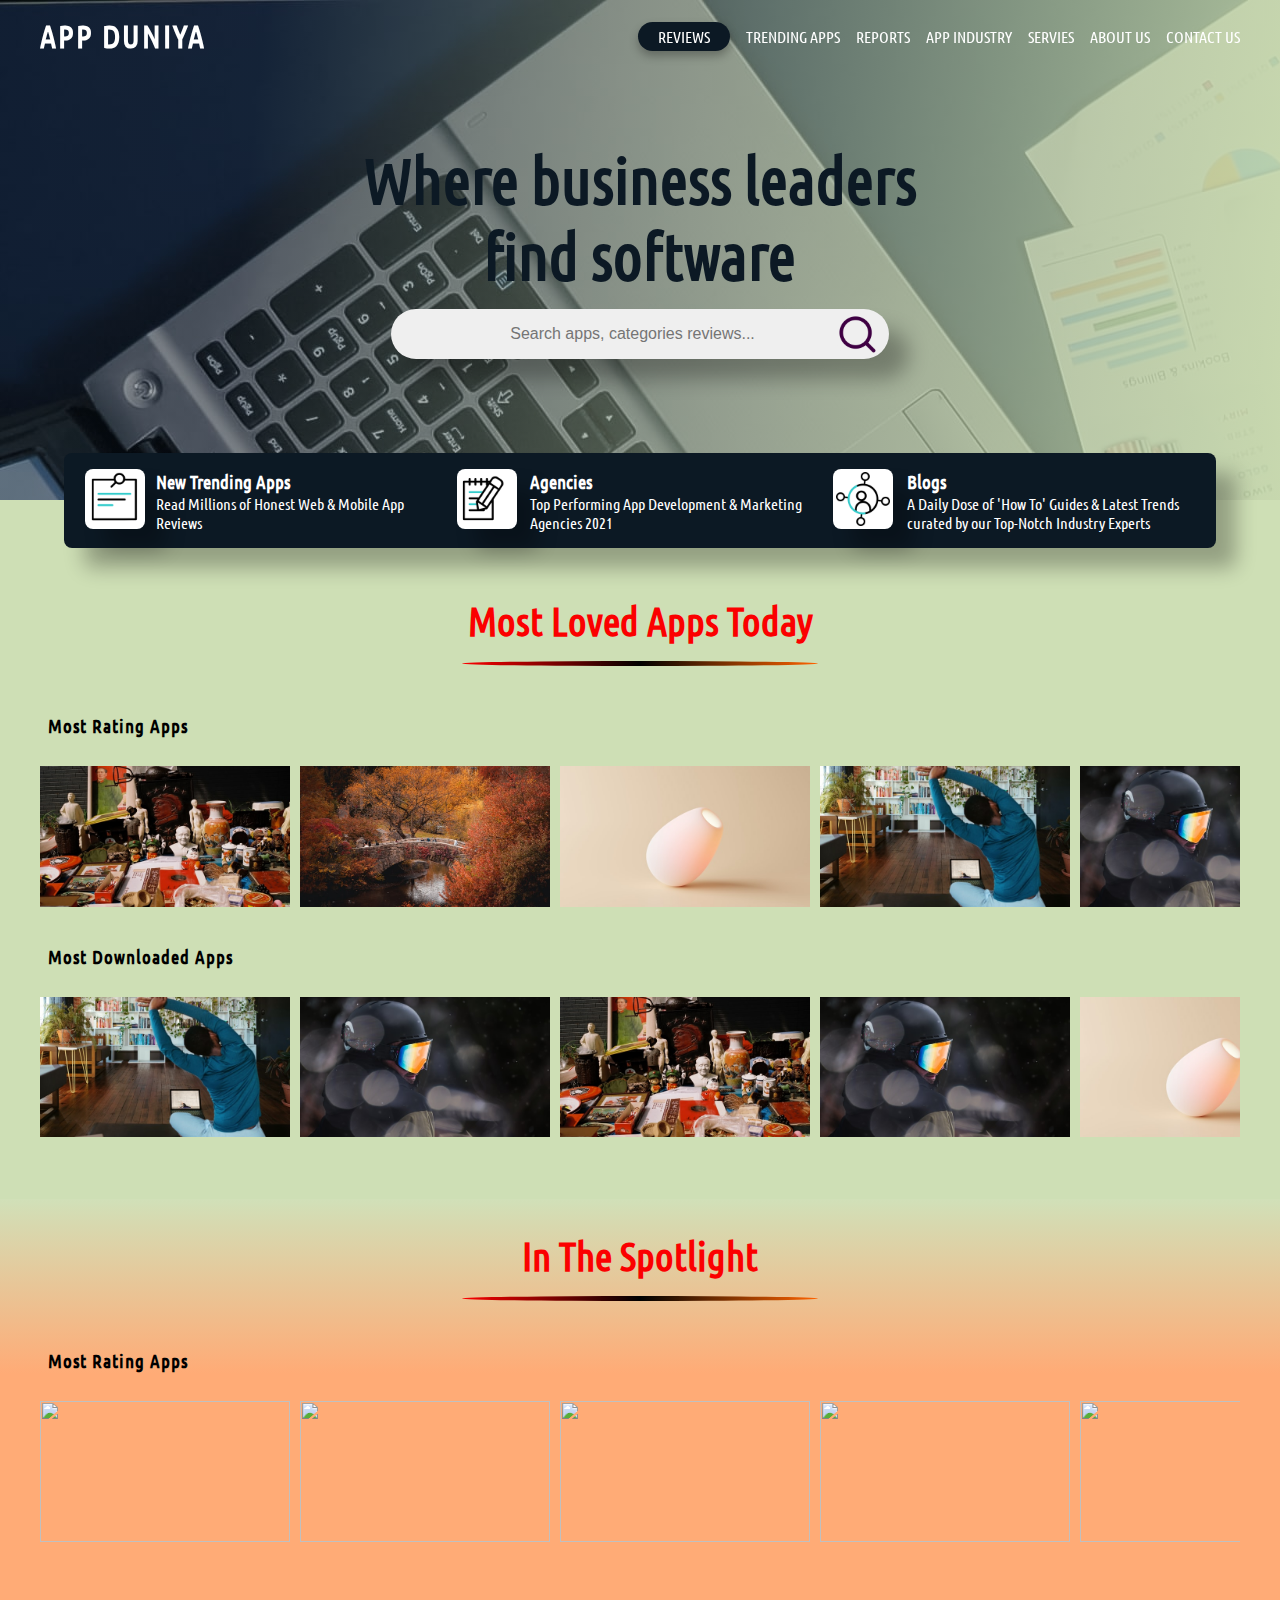
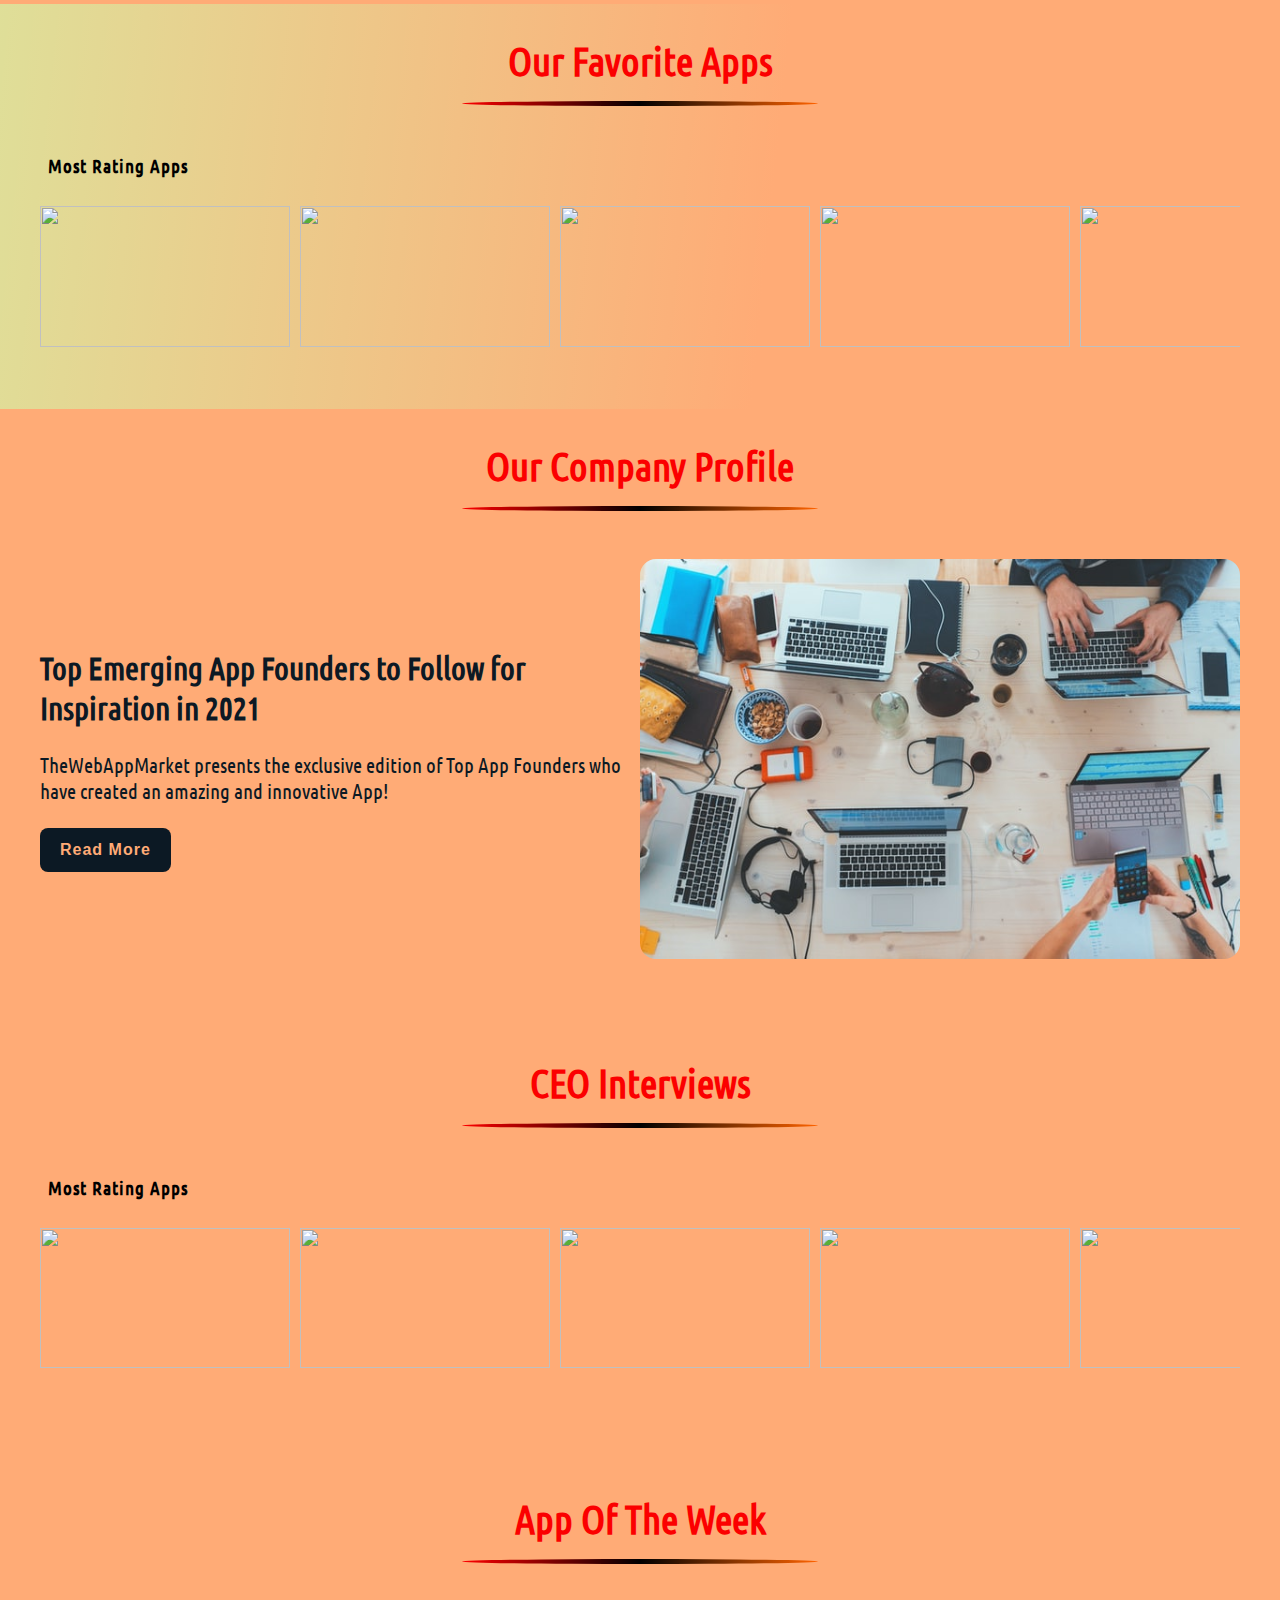
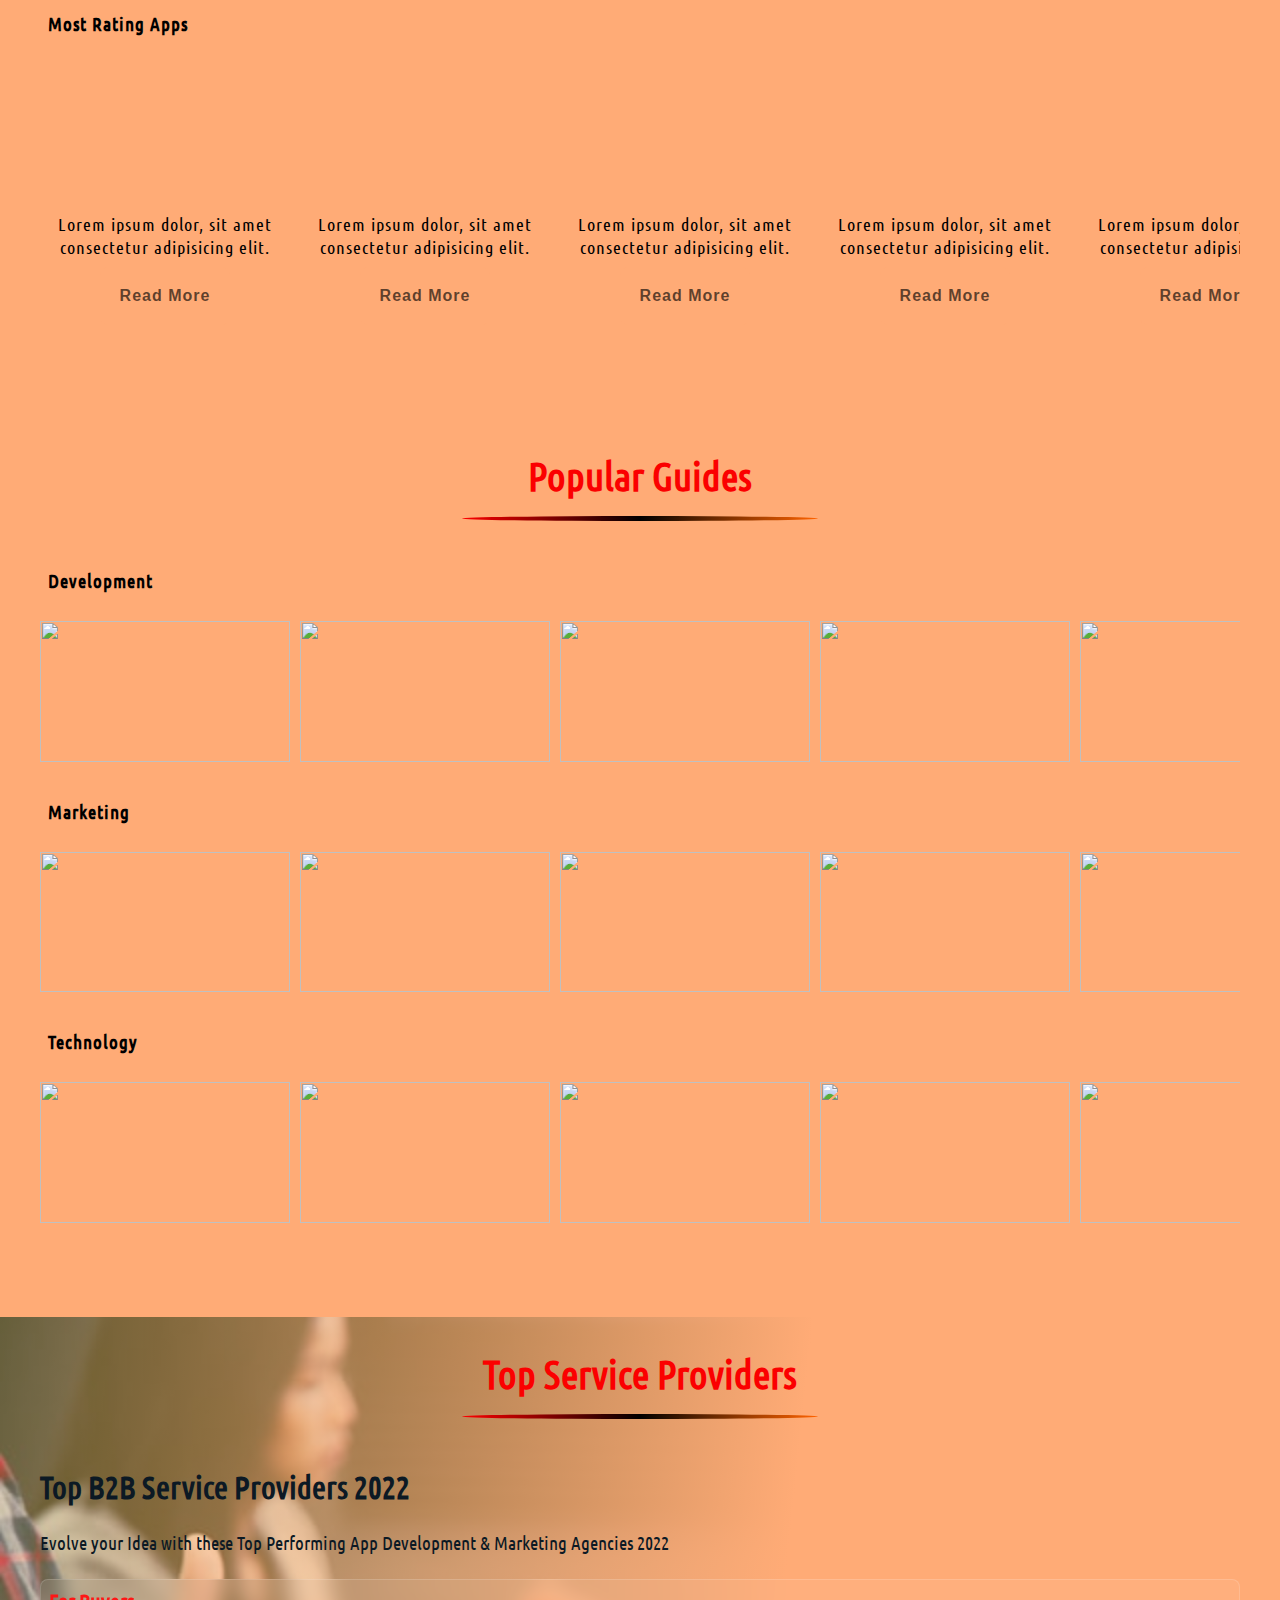
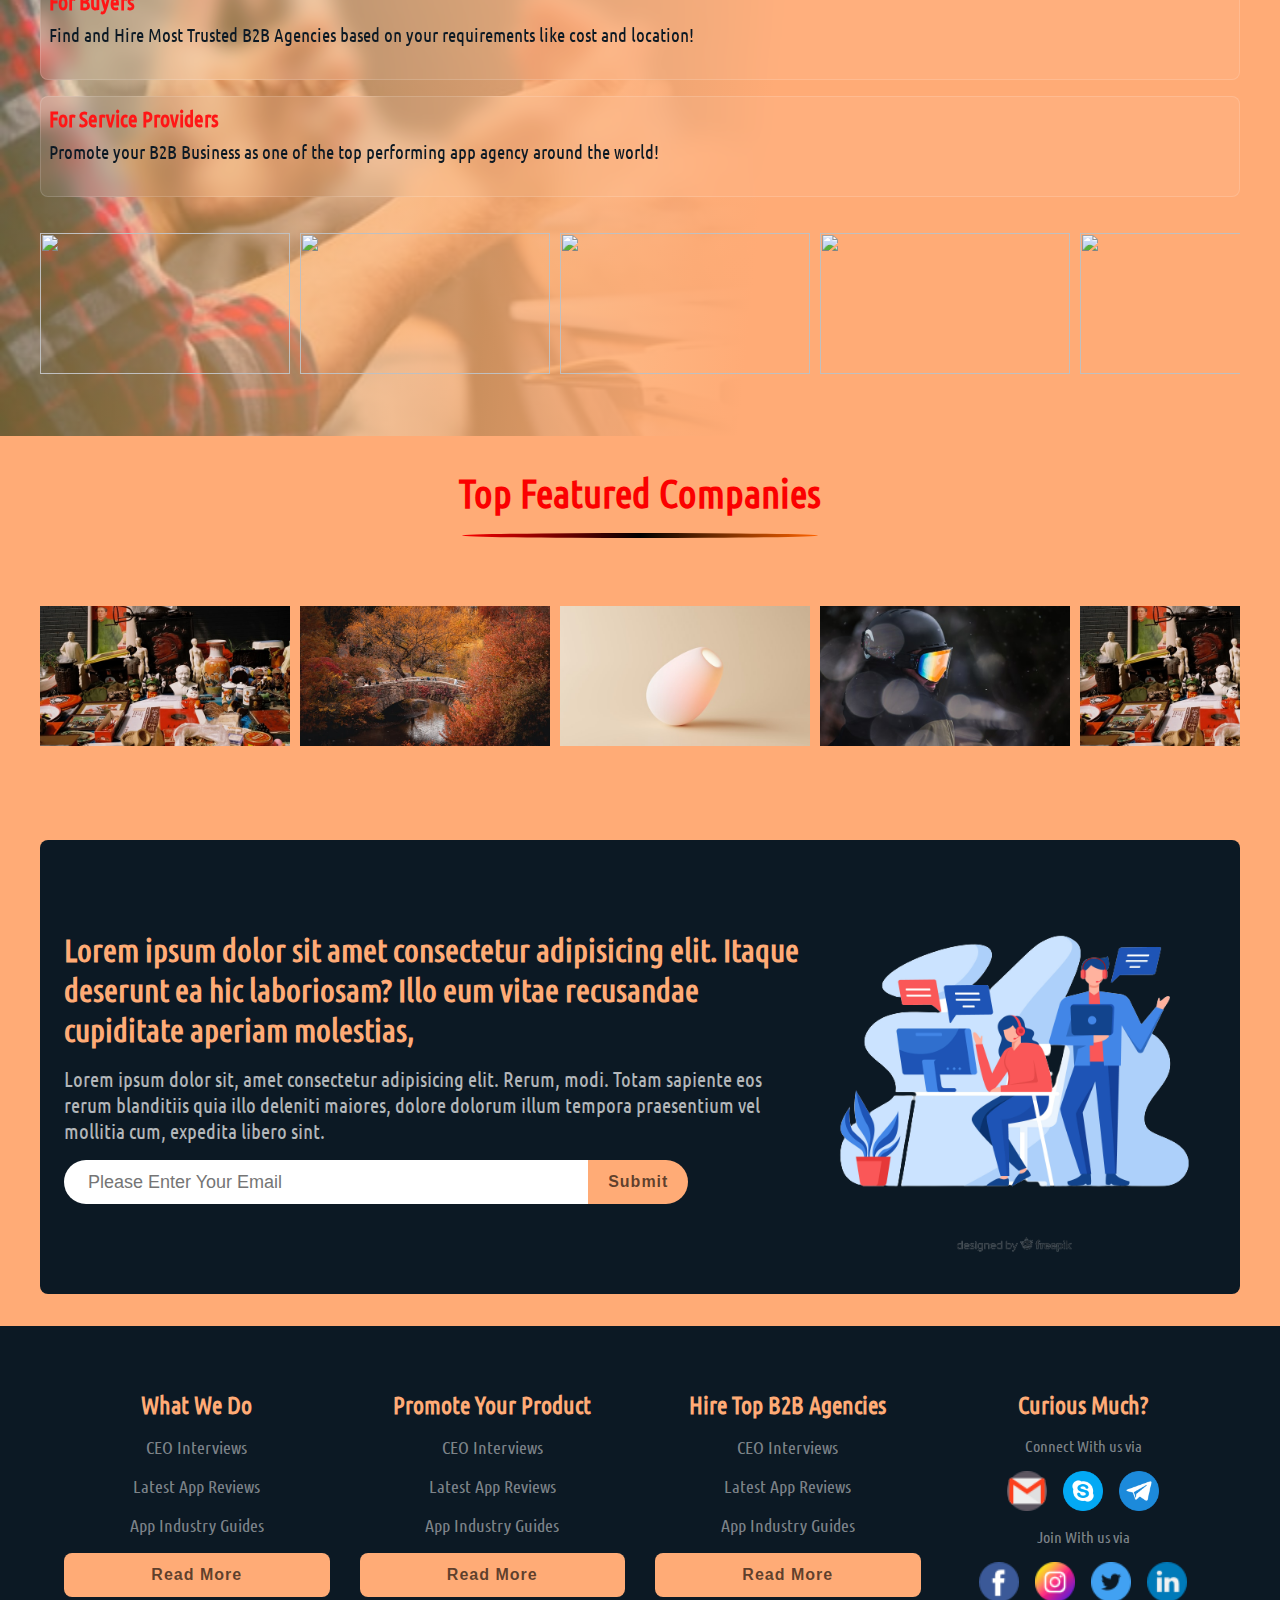
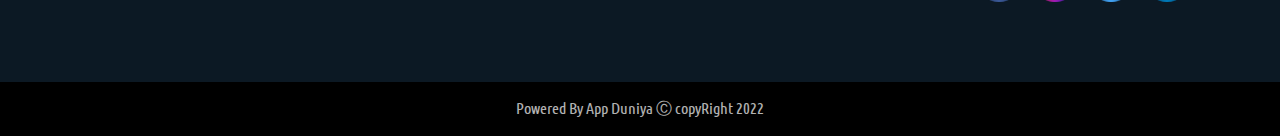
==== commit 87676666: "11" ====
--- a/index.html
+++ b/index.html
@@ -99,7 +99,7 @@
                 <div class="container2">
                     <div class="rowSlide">
                         <div class="tile">
-                            <img class="tile__img" src="https://s3-us-west-2.amazonaws.com/s.cdpn.io/70390/show-1.jpg" />    
+                            <img class="tile__img" src="assets/images/app1.jpg" alt="app_image" />    
                             <div class="overlay">
                                 <div class="text Popular_Guides">
                                     <h3>App Name</h3>
@@ -118,115 +118,115 @@
                         </div>
                 
                         <div class="tile">
-                            <img class="tile__img" src="https://s3-us-west-2.amazonaws.com/s.cdpn.io/70390/show-2.jpg" />    
-                            <div class="overlay">
-                                <div class="text Popular_Guides">
-                                    <h3>App Name</h3>
-                                    <p> App DEscription: Lorem ipsum dolor sit amet, consectetur adipisicing elit.</p>
-                                    <div class="GuideFlex">
-                                        <div class="appIcon">
-                                            <a href="#"><img src="assets/images/google-play.png" alt="appsImage"></a>
-                                        </div>
-                                        <div class="appIcon">
-                                            <a href="#"><img src="assets/images/app-store.png" alt="appsImage"></a>
-                                        </div>
-                                    </div>
-                                    <a href="#" class="guideApp">Downloaded The App</a>
-                                </div>
-                            </div>
-                        </div>
-                        <div class="tile">
-                            <img class="tile__img" src="https://s3-us-west-2.amazonaws.com/s.cdpn.io/70390/show-3.jpg" />    
-                            <div class="overlay">
-                                <div class="text Popular_Guides">
-                                    <h3>App Name</h3>
-                                    <p> App DEscription: Lorem ipsum dolor sit amet, consectetur adipisicing elit.</p>
-                                    <div class="GuideFlex">
-                                        <div class="appIcon">
-                                            <a href="#"><img src="assets/images/google-play.png" alt="appsImage"></a>
-                                        </div>
-                                        <div class="appIcon">
-                                            <a href="#"><img src="assets/images/app-store.png" alt="appsImage"></a>
-                                        </div>
-                                    </div>
-                                    <a href="#" class="guideApp">Downloaded The App</a>
-                                </div>
-                            </div>
-                        </div>
-                        <div class="tile">
-                            <img class="tile__img" src="https://s3-us-west-2.amazonaws.com/s.cdpn.io/70390/show-4.jpg" />    
-                            <div class="overlay">
-                                <div class="text Popular_Guides">
-                                    <h3>App Name</h3>
-                                    <p> App DEscription: Lorem ipsum dolor sit amet, consectetur adipisicing elit.</p>
-                                    <div class="GuideFlex">
-                                        <div class="appIcon">
-                                            <a href="#"><img src="assets/images/google-play.png" alt="appsImage"></a>
-                                        </div>
-                                        <div class="appIcon">
-                                            <a href="#"><img src="assets/images/app-store.png" alt="appsImage"></a>
-                                        </div>
-                                    </div>
-                                    <a href="#" class="guideApp">Downloaded The App</a>
-                                </div>
-                            </div>
-                        </div>
-                        <div class="tile">
-                            <img class="tile__img" src="https://s3-us-west-2.amazonaws.com/s.cdpn.io/70390/show-2.jpg" />    
-                            <div class="overlay">
-                                <div class="text Popular_Guides">
-                                    <h3>App Name</h3>
-                                    <p> App DEscription: Lorem ipsum dolor sit amet, consectetur adipisicing elit.</p>
-                                    <div class="GuideFlex">
-                                        <div class="appIcon">
-                                            <a href="#"><img src="assets/images/google-play.png" alt="appsImage"></a>
-                                        </div>
-                                        <div class="appIcon">
-                                            <a href="#"><img src="assets/images/app-store.png" alt="appsImage"></a>
-                                        </div>
-                                    </div>
-                                    <a href="#" class="guideApp">Downloaded The App</a>
-                                </div>
-                            </div>
-                        </div>
-                        <div class="tile">
-                            <img class="tile__img" src="https://s3-us-west-2.amazonaws.com/s.cdpn.io/70390/show-3.jpg" />    
-                            <div class="overlay">
-                                <div class="text Popular_Guides">
-                                    <h3>App Name</h3>
-                                    <p> App DEscription: Lorem ipsum dolor sit amet, consectetur adipisicing elit.</p>
-                                    <div class="GuideFlex">
-                                        <div class="appIcon">
-                                            <a href="#"><img src="assets/images/google-play.png" alt="appsImage"></a>
-                                        </div>
-                                        <div class="appIcon">
-                                            <a href="#"><img src="assets/images/app-store.png" alt="appsImage"></a>
-                                        </div>
-                                    </div>
-                                    <a href="#" class="guideApp">Downloaded The App</a>
-                                </div>
-                            </div>
-                        </div>
-                        <div class="tile">
-                            <img class="tile__img" src="https://s3-us-west-2.amazonaws.com/s.cdpn.io/70390/show-4.jpg" />    
-                            <div class="overlay">
-                                <div class="text Popular_Guides">
-                                    <h3>App Name</h3>
-                                    <p> App DEscription: Lorem ipsum dolor sit amet, consectetur adipisicing elit.</p>
-                                    <div class="GuideFlex">
-                                        <div class="appIcon">
-                                            <a href="#"><img src="assets/images/google-play.png" alt="appsImage"></a>
-                                        </div>
-                                        <div class="appIcon">
-                                            <a href="#"><img src="assets/images/app-store.png" alt="appsImage"></a>
-                                        </div>
-                                    </div>
-                                    <a href="#" class="guideApp">Downloaded The App</a>
-                                </div>
-                            </div>
-                        </div>
-                        <div class="tile">
-                            <img class="tile__img" src="https://s3-us-west-2.amazonaws.com/s.cdpn.io/70390/show-5.jpg" />    
+                            <img class="tile__img" src="assets/images/app2.jpg" alt="app_image" />    
+                            <div class="overlay">
+                                <div class="text Popular_Guides">
+                                    <h3>App Name</h3>
+                                    <p> App DEscription: Lorem ipsum dolor sit amet, consectetur adipisicing elit.</p>
+                                    <div class="GuideFlex">
+                                        <div class="appIcon">
+                                            <a href="#"><img src="assets/images/google-play.png" alt="appsImage"></a>
+                                        </div>
+                                        <div class="appIcon">
+                                            <a href="#"><img src="assets/images/app-store.png" alt="appsImage"></a>
+                                        </div>
+                                    </div>
+                                    <a href="#" class="guideApp">Downloaded The App</a>
+                                </div>
+                            </div>
+                        </div>
+                        <div class="tile">
+                            <img class="tile__img" src="assets/images/app3.jpg" alt="app_image" />    
+                            <div class="overlay">
+                                <div class="text Popular_Guides">
+                                    <h3>App Name</h3>
+                                    <p> App DEscription: Lorem ipsum dolor sit amet, consectetur adipisicing elit.</p>
+                                    <div class="GuideFlex">
+                                        <div class="appIcon">
+                                            <a href="#"><img src="assets/images/google-play.png" alt="appsImage"></a>
+                                        </div>
+                                        <div class="appIcon">
+                                            <a href="#"><img src="assets/images/app-store.png" alt="appsImage"></a>
+                                        </div>
+                                    </div>
+                                    <a href="#" class="guideApp">Downloaded The App</a>
+                                </div>
+                            </div>
+                        </div>
+                        <div class="tile">
+                            <img class="tile__img" src="assets/images/app4.jpg" alt="app_image" />   
+                            <div class="overlay">
+                                <div class="text Popular_Guides">
+                                    <h3>App Name</h3>
+                                    <p> App DEscription: Lorem ipsum dolor sit amet, consectetur adipisicing elit.</p>
+                                    <div class="GuideFlex">
+                                        <div class="appIcon">
+                                            <a href="#"><img src="assets/images/google-play.png" alt="appsImage"></a>
+                                        </div>
+                                        <div class="appIcon">
+                                            <a href="#"><img src="assets/images/app-store.png" alt="appsImage"></a>
+                                        </div>
+                                    </div>
+                                    <a href="#" class="guideApp">Downloaded The App</a>
+                                </div>
+                            </div>
+                        </div>
+                        <div class="tile">
+                            <img class="tile__img" src="assets/images/app5.jpg" alt="app_image" />   
+                            <div class="overlay">
+                                <div class="text Popular_Guides">
+                                    <h3>App Name</h3>
+                                    <p> App DEscription: Lorem ipsum dolor sit amet, consectetur adipisicing elit.</p>
+                                    <div class="GuideFlex">
+                                        <div class="appIcon">
+                                            <a href="#"><img src="assets/images/google-play.png" alt="appsImage"></a>
+                                        </div>
+                                        <div class="appIcon">
+                                            <a href="#"><img src="assets/images/app-store.png" alt="appsImage"></a>
+                                        </div>
+                                    </div>
+                                    <a href="#" class="guideApp">Downloaded The App</a>
+                                </div>
+                            </div>
+                        </div>
+                        <div class="tile">
+                            <img class="tile__img" src="assets/images/app1.jpg" alt="app_image" />    
+                            <div class="overlay">
+                                <div class="text Popular_Guides">
+                                    <h3>App Name</h3>
+                                    <p> App DEscription: Lorem ipsum dolor sit amet, consectetur adipisicing elit.</p>
+                                    <div class="GuideFlex">
+                                        <div class="appIcon">
+                                            <a href="#"><img src="assets/images/google-play.png" alt="appsImage"></a>
+                                        </div>
+                                        <div class="appIcon">
+                                            <a href="#"><img src="assets/images/app-store.png" alt="appsImage"></a>
+                                        </div>
+                                    </div>
+                                    <a href="#" class="guideApp">Downloaded The App</a>
+                                </div>
+                            </div>
+                        </div>
+                        <div class="tile">
+                            <img class="tile__img" src="assets/images/app2.jpg" alt="app_image" />   
+                            <div class="overlay">
+                                <div class="text Popular_Guides">
+                                    <h3>App Name</h3>
+                                    <p> App DEscription: Lorem ipsum dolor sit amet, consectetur adipisicing elit.</p>
+                                    <div class="GuideFlex">
+                                        <div class="appIcon">
+                                            <a href="#"><img src="assets/images/google-play.png" alt="appsImage"></a>
+                                        </div>
+                                        <div class="appIcon">
+                                            <a href="#"><img src="assets/images/app-store.png" alt="appsImage"></a>
+                                        </div>
+                                    </div>
+                                    <a href="#" class="guideApp">Downloaded The App</a>
+                                </div>
+                            </div>
+                        </div>
+                        <div class="tile">
+                            <img class="tile__img" src="assets/images/app3.jpg" alt="app_image" />    
                             <div class="overlay">
                                 <div class="text Popular_Guides">
                                     <h3>App Name</h3>
@@ -252,7 +252,7 @@
                 <div class="container2">
                     <div class="rowSlide">
                         <div class="tile">
-                            <img class="tile__img" src="https://s3-us-west-2.amazonaws.com/s.cdpn.io/70390/show-1.jpg" />    
+                            <img class="tile__img" src="assets/images/app4.jpg" alt="app_image" />   
                             <div class="overlay">
                                 <div class="text Popular_Guides">
                                     <h3>App Name</h3>
@@ -271,115 +271,115 @@
                         </div>
                 
                         <div class="tile">
-                            <img class="tile__img" src="https://s3-us-west-2.amazonaws.com/s.cdpn.io/70390/show-2.jpg" />    
-                            <div class="overlay">
-                                <div class="text Popular_Guides">
-                                    <h3>App Name</h3>
-                                    <p> App DEscription: Lorem ipsum dolor sit amet, consectetur adipisicing elit.</p>
-                                    <div class="GuideFlex">
-                                        <div class="appIcon">
-                                            <a href="#"><img src="assets/images/google-play.png" alt="appsImage"></a>
-                                        </div>
-                                        <div class="appIcon">
-                                            <a href="#"><img src="assets/images/app-store.png" alt="appsImage"></a>
-                                        </div>
-                                    </div>
-                                    <a href="#" class="guideApp">Downloaded The App</a>
-                                </div>
-                            </div>
-                        </div>
-                        <div class="tile">
-                            <img class="tile__img" src="https://s3-us-west-2.amazonaws.com/s.cdpn.io/70390/show-3.jpg" />    
-                            <div class="overlay">
-                                <div class="text Popular_Guides">
-                                    <h3>App Name</h3>
-                                    <p> App DEscription: Lorem ipsum dolor sit amet, consectetur adipisicing elit.</p>
-                                    <div class="GuideFlex">
-                                        <div class="appIcon">
-                                            <a href="#"><img src="assets/images/google-play.png" alt="appsImage"></a>
-                                        </div>
-                                        <div class="appIcon">
-                                            <a href="#"><img src="assets/images/app-store.png" alt="appsImage"></a>
-                                        </div>
-                                    </div>
-                                    <a href="#" class="guideApp">Downloaded The App</a>
-                                </div>
-                            </div>
-                        </div>
-                        <div class="tile">
-                            <img class="tile__img" src="https://s3-us-west-2.amazonaws.com/s.cdpn.io/70390/show-4.jpg" />    
-                            <div class="overlay">
-                                <div class="text Popular_Guides">
-                                    <h3>App Name</h3>
-                                    <p> App DEscription: Lorem ipsum dolor sit amet, consectetur adipisicing elit.</p>
-                                    <div class="GuideFlex">
-                                        <div class="appIcon">
-                                            <a href="#"><img src="assets/images/google-play.png" alt="appsImage"></a>
-                                        </div>
-                                        <div class="appIcon">
-                                            <a href="#"><img src="assets/images/app-store.png" alt="appsImage"></a>
-                                        </div>
-                                    </div>
-                                    <a href="#" class="guideApp">Downloaded The App</a>
-                                </div>
-                            </div>
-                        </div>
-                        <div class="tile">
-                            <img class="tile__img" src="https://s3-us-west-2.amazonaws.com/s.cdpn.io/70390/show-2.jpg" />    
-                            <div class="overlay">
-                                <div class="text Popular_Guides">
-                                    <h3>App Name</h3>
-                                    <p> App DEscription: Lorem ipsum dolor sit amet, consectetur adipisicing elit.</p>
-                                    <div class="GuideFlex">
-                                        <div class="appIcon">
-                                            <a href="#"><img src="assets/images/google-play.png" alt="appsImage"></a>
-                                        </div>
-                                        <div class="appIcon">
-                                            <a href="#"><img src="assets/images/app-store.png" alt="appsImage"></a>
-                                        </div>
-                                    </div>
-                                    <a href="#" class="guideApp">Downloaded The App</a>
-                                </div>
-                            </div>
-                        </div>
-                        <div class="tile">
-                            <img class="tile__img" src="https://s3-us-west-2.amazonaws.com/s.cdpn.io/70390/show-3.jpg" />    
-                            <div class="overlay">
-                                <div class="text Popular_Guides">
-                                    <h3>App Name</h3>
-                                    <p> App DEscription: Lorem ipsum dolor sit amet, consectetur adipisicing elit.</p>
-                                    <div class="GuideFlex">
-                                        <div class="appIcon">
-                                            <a href="#"><img src="assets/images/google-play.png" alt="appsImage"></a>
-                                        </div>
-                                        <div class="appIcon">
-                                            <a href="#"><img src="assets/images/app-store.png" alt="appsImage"></a>
-                                        </div>
-                                    </div>
-                                    <a href="#" class="guideApp">Downloaded The App</a>
-                                </div>
-                            </div>
-                        </div>
-                        <div class="tile">
-                            <img class="tile__img" src="https://s3-us-west-2.amazonaws.com/s.cdpn.io/70390/show-4.jpg" />    
-                            <div class="overlay">
-                                <div class="text Popular_Guides">
-                                    <h3>App Name</h3>
-                                    <p> App DEscription: Lorem ipsum dolor sit amet, consectetur adipisicing elit.</p>
-                                    <div class="GuideFlex">
-                                        <div class="appIcon">
-                                            <a href="#"><img src="assets/images/google-play.png" alt="appsImage"></a>
-                                        </div>
-                                        <div class="appIcon">
-                                            <a href="#"><img src="assets/images/app-store.png" alt="appsImage"></a>
-                                        </div>
-                                    </div>
-                                    <a href="#" class="guideApp">Downloaded The App</a>
-                                </div>
-                            </div>
-                        </div>
-                        <div class="tile">
-                            <img class="tile__img" src="https://s3-us-west-2.amazonaws.com/s.cdpn.io/70390/show-5.jpg" />    
+                            <img class="tile__img" src="assets/images/app5.jpg" alt="app_image" />    
+                            <div class="overlay">
+                                <div class="text Popular_Guides">
+                                    <h3>App Name</h3>
+                                    <p> App DEscription: Lorem ipsum dolor sit amet, consectetur adipisicing elit.</p>
+                                    <div class="GuideFlex">
+                                        <div class="appIcon">
+                                            <a href="#"><img src="assets/images/google-play.png" alt="appsImage"></a>
+                                        </div>
+                                        <div class="appIcon">
+                                            <a href="#"><img src="assets/images/app-store.png" alt="appsImage"></a>
+                                        </div>
+                                    </div>
+                                    <a href="#" class="guideApp">Downloaded The App</a>
+                                </div>
+                            </div>
+                        </div>
+                        <div class="tile">
+                            <img class="tile__img" src="assets/images/app1.jpg" alt="app_image" />    
+                            <div class="overlay">
+                                <div class="text Popular_Guides">
+                                    <h3>App Name</h3>
+                                    <p> App DEscription: Lorem ipsum dolor sit amet, consectetur adipisicing elit.</p>
+                                    <div class="GuideFlex">
+                                        <div class="appIcon">
+                                            <a href="#"><img src="assets/images/google-play.png" alt="appsImage"></a>
+                                        </div>
+                                        <div class="appIcon">
+                                            <a href="#"><img src="assets/images/app-store.png" alt="appsImage"></a>
+                                        </div>
+                                    </div>
+                                    <a href="#" class="guideApp">Downloaded The App</a>
+                                </div>
+                            </div>
+                        </div>
+                        <div class="tile">
+                            <img class="tile__img" src="assets/images/app5.jpg" alt="app_image" />    
+                            <div class="overlay">
+                                <div class="text Popular_Guides">
+                                    <h3>App Name</h3>
+                                    <p> App DEscription: Lorem ipsum dolor sit amet, consectetur adipisicing elit.</p>
+                                    <div class="GuideFlex">
+                                        <div class="appIcon">
+                                            <a href="#"><img src="assets/images/google-play.png" alt="appsImage"></a>
+                                        </div>
+                                        <div class="appIcon">
+                                            <a href="#"><img src="assets/images/app-store.png" alt="appsImage"></a>
+                                        </div>
+                                    </div>
+                                    <a href="#" class="guideApp">Downloaded The App</a>
+                                </div>
+                            </div>
+                        </div>
+                        <div class="tile">
+                            <img class="tile__img" src="assets/images/app3.jpg" alt="app_image" />    
+                            <div class="overlay">
+                                <div class="text Popular_Guides">
+                                    <h3>App Name</h3>
+                                    <p> App DEscription: Lorem ipsum dolor sit amet, consectetur adipisicing elit.</p>
+                                    <div class="GuideFlex">
+                                        <div class="appIcon">
+                                            <a href="#"><img src="assets/images/google-play.png" alt="appsImage"></a>
+                                        </div>
+                                        <div class="appIcon">
+                                            <a href="#"><img src="assets/images/app-store.png" alt="appsImage"></a>
+                                        </div>
+                                    </div>
+                                    <a href="#" class="guideApp">Downloaded The App</a>
+                                </div>
+                            </div>
+                        </div>
+                        <div class="tile">
+                            <img class="tile__img" src="assets/images/app1.jpg" alt="app_image" />    
+                            <div class="overlay">
+                                <div class="text Popular_Guides">
+                                    <h3>App Name</h3>
+                                    <p> App DEscription: Lorem ipsum dolor sit amet, consectetur adipisicing elit.</p>
+                                    <div class="GuideFlex">
+                                        <div class="appIcon">
+                                            <a href="#"><img src="assets/images/google-play.png" alt="appsImage"></a>
+                                        </div>
+                                        <div class="appIcon">
+                                            <a href="#"><img src="assets/images/app-store.png" alt="appsImage"></a>
+                                        </div>
+                                    </div>
+                                    <a href="#" class="guideApp">Downloaded The App</a>
+                                </div>
+                            </div>
+                        </div>
+                        <div class="tile">
+                            <img class="tile__img" src="assets/images/app2.jpg" alt="app_image" />    
+                            <div class="overlay">
+                                <div class="text Popular_Guides">
+                                    <h3>App Name</h3>
+                                    <p> App DEscription: Lorem ipsum dolor sit amet, consectetur adipisicing elit.</p>
+                                    <div class="GuideFlex">
+                                        <div class="appIcon">
+                                            <a href="#"><img src="assets/images/google-play.png" alt="appsImage"></a>
+                                        </div>
+                                        <div class="appIcon">
+                                            <a href="#"><img src="assets/images/app-store.png" alt="appsImage"></a>
+                                        </div>
+                                    </div>
+                                    <a href="#" class="guideApp">Downloaded The App</a>
+                                </div>
+                            </div>
+                        </div>
+                        <div class="tile">
+                            <img class="tile__img" src="assets/images/app4.jpg" alt="app_image" />   
                             <div class="overlay">
                                 <div class="text Popular_Guides">
                                     <h3>App Name</h3>
--- a/assets/css/style.css
+++ b/assets/css/style.css
@@ -60,8 +60,8 @@
 .fullCard{background:rgb(198 217 168 / 85%);}
 .fullCard2{background: rgb(255 222 99);background:linear-gradient(rgb(198 217 168 / 81%) 0%, #FFAB76 43%);}
 .MainCard{padding: 2rem 0rem;}
-.mainHeading h2{font-size: 2.5rem;color:#0c1924;}
-.bottomLine{    width: auto;height: 5px;background: rgb(131,58,180);background:linear-gradient(90deg, rgb(255 171 118) 0%, rgb(0 0 0) 50%, rgb(255 171 118) 100%);margin: 1rem 2rem 3rem;border-radius: 50%;}
+.mainHeading h2{font-size: 2.5rem;color:#fb0000;}
+.bottomLine{    width: auto;height: 5px;background: rgb(131,58,180);background:linear-gradient(90deg, rgb(253 0 0) 0%, rgb(0 0 0) 50%, rgb(255 99 0) 100%);margin: 1rem 2rem 3rem;border-radius: 50%;}
 .mainSlide{width: 100%;overflow:auto;}
 .mainSlide::-webkit-scrollbar{width: 0;}
 .ImagesBox{min-height: 150px;margin-bottom: 5px;
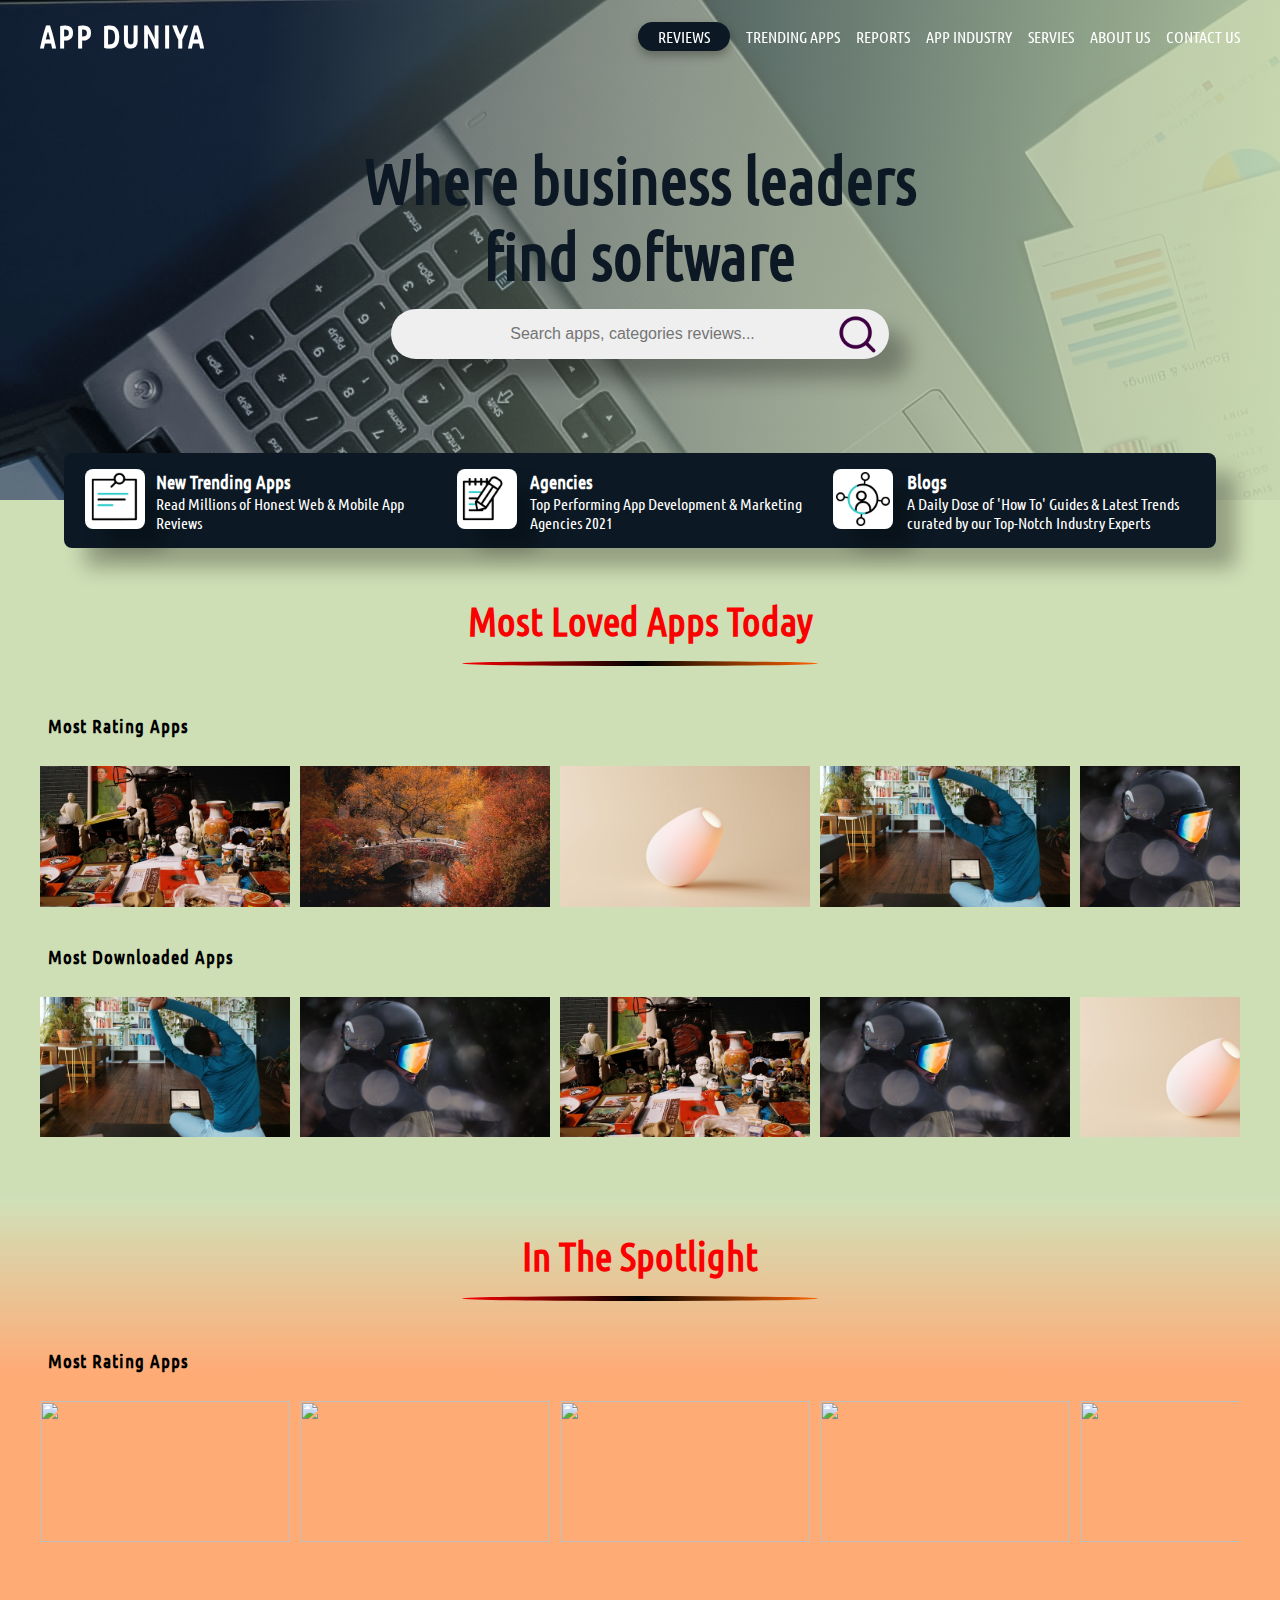
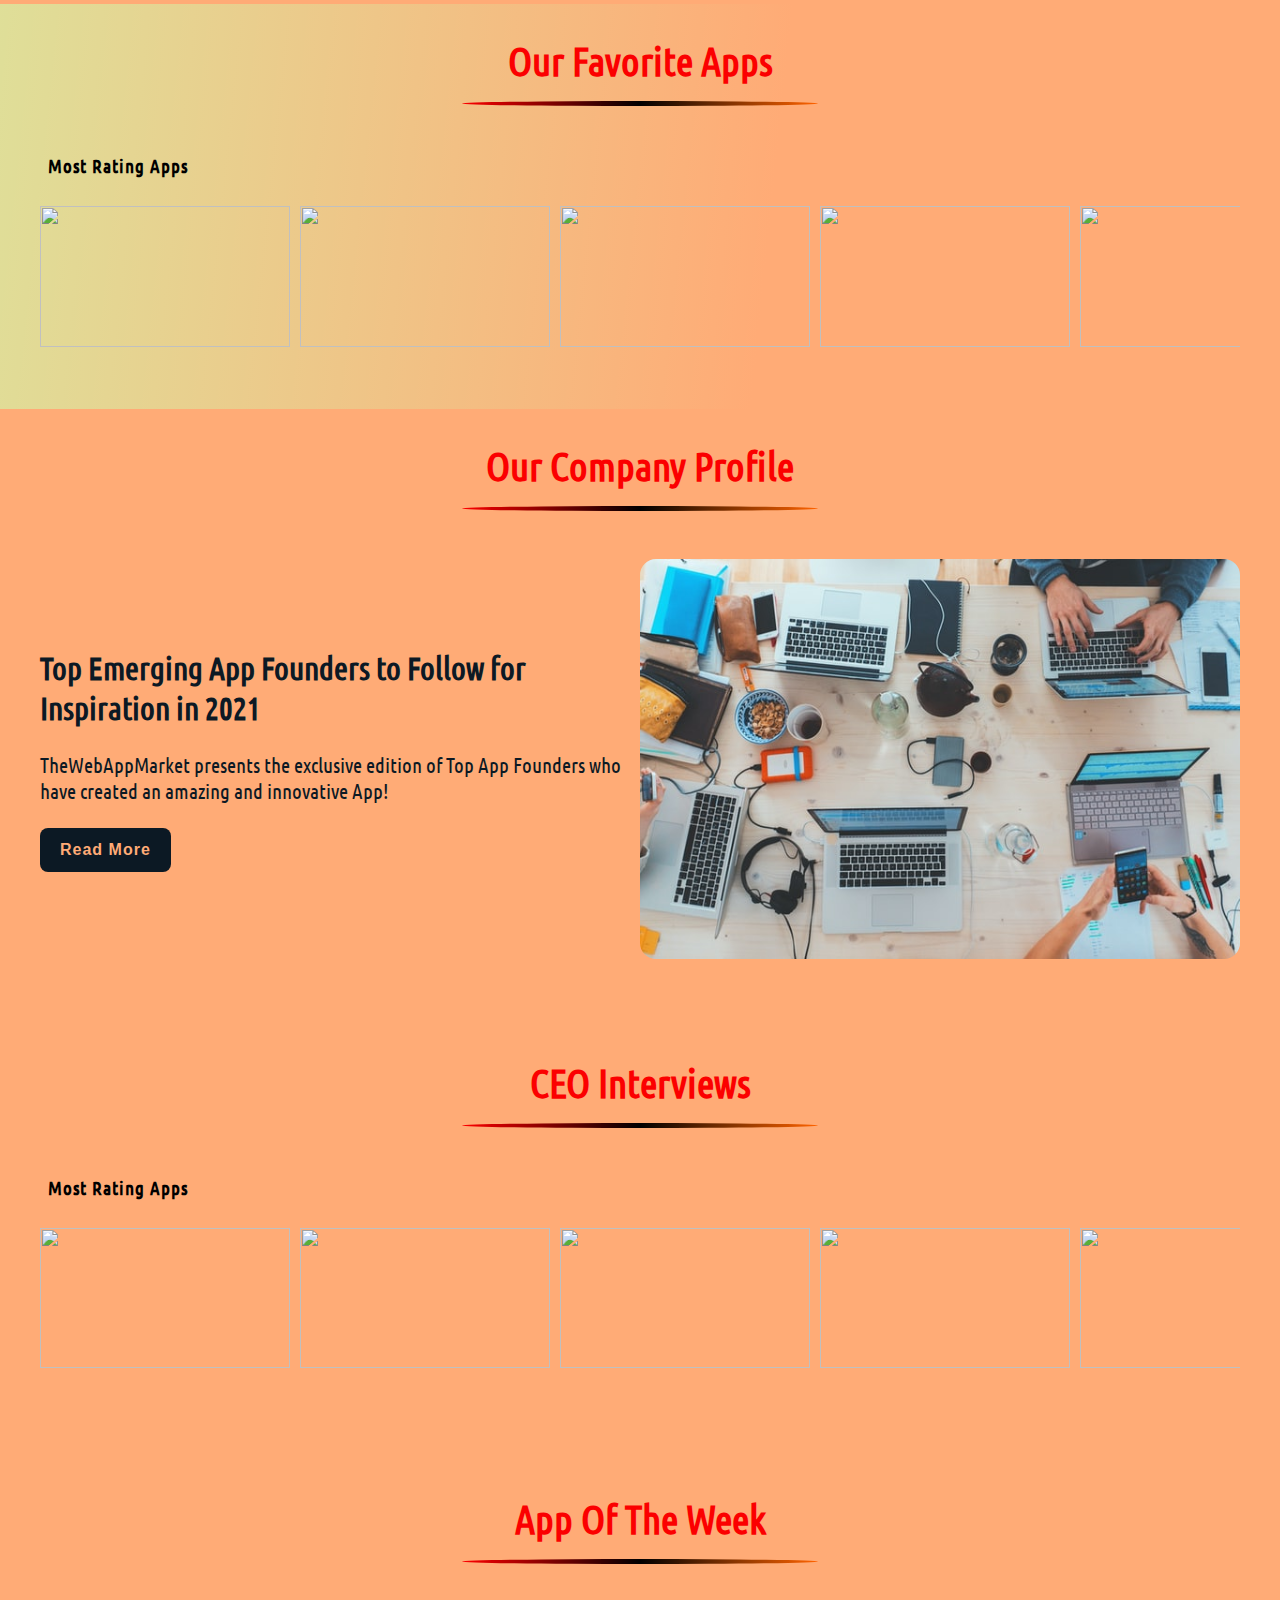
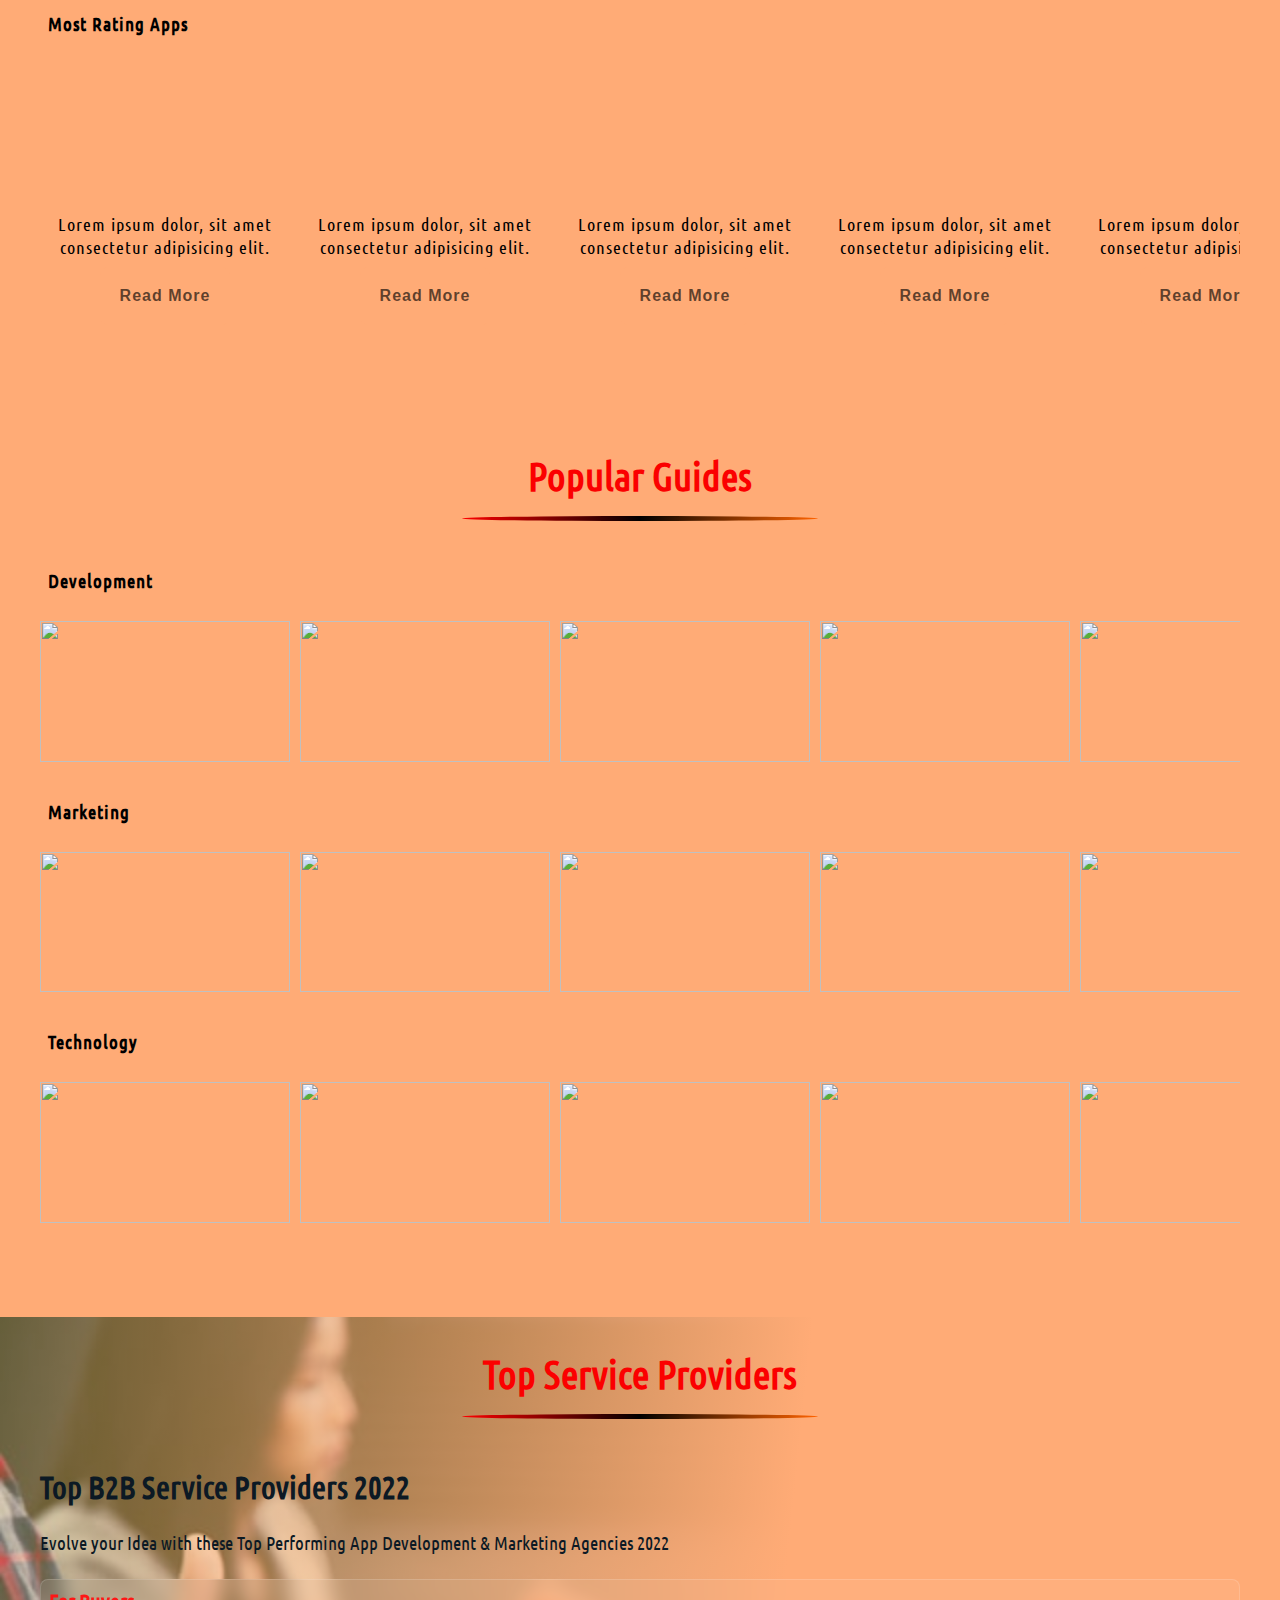
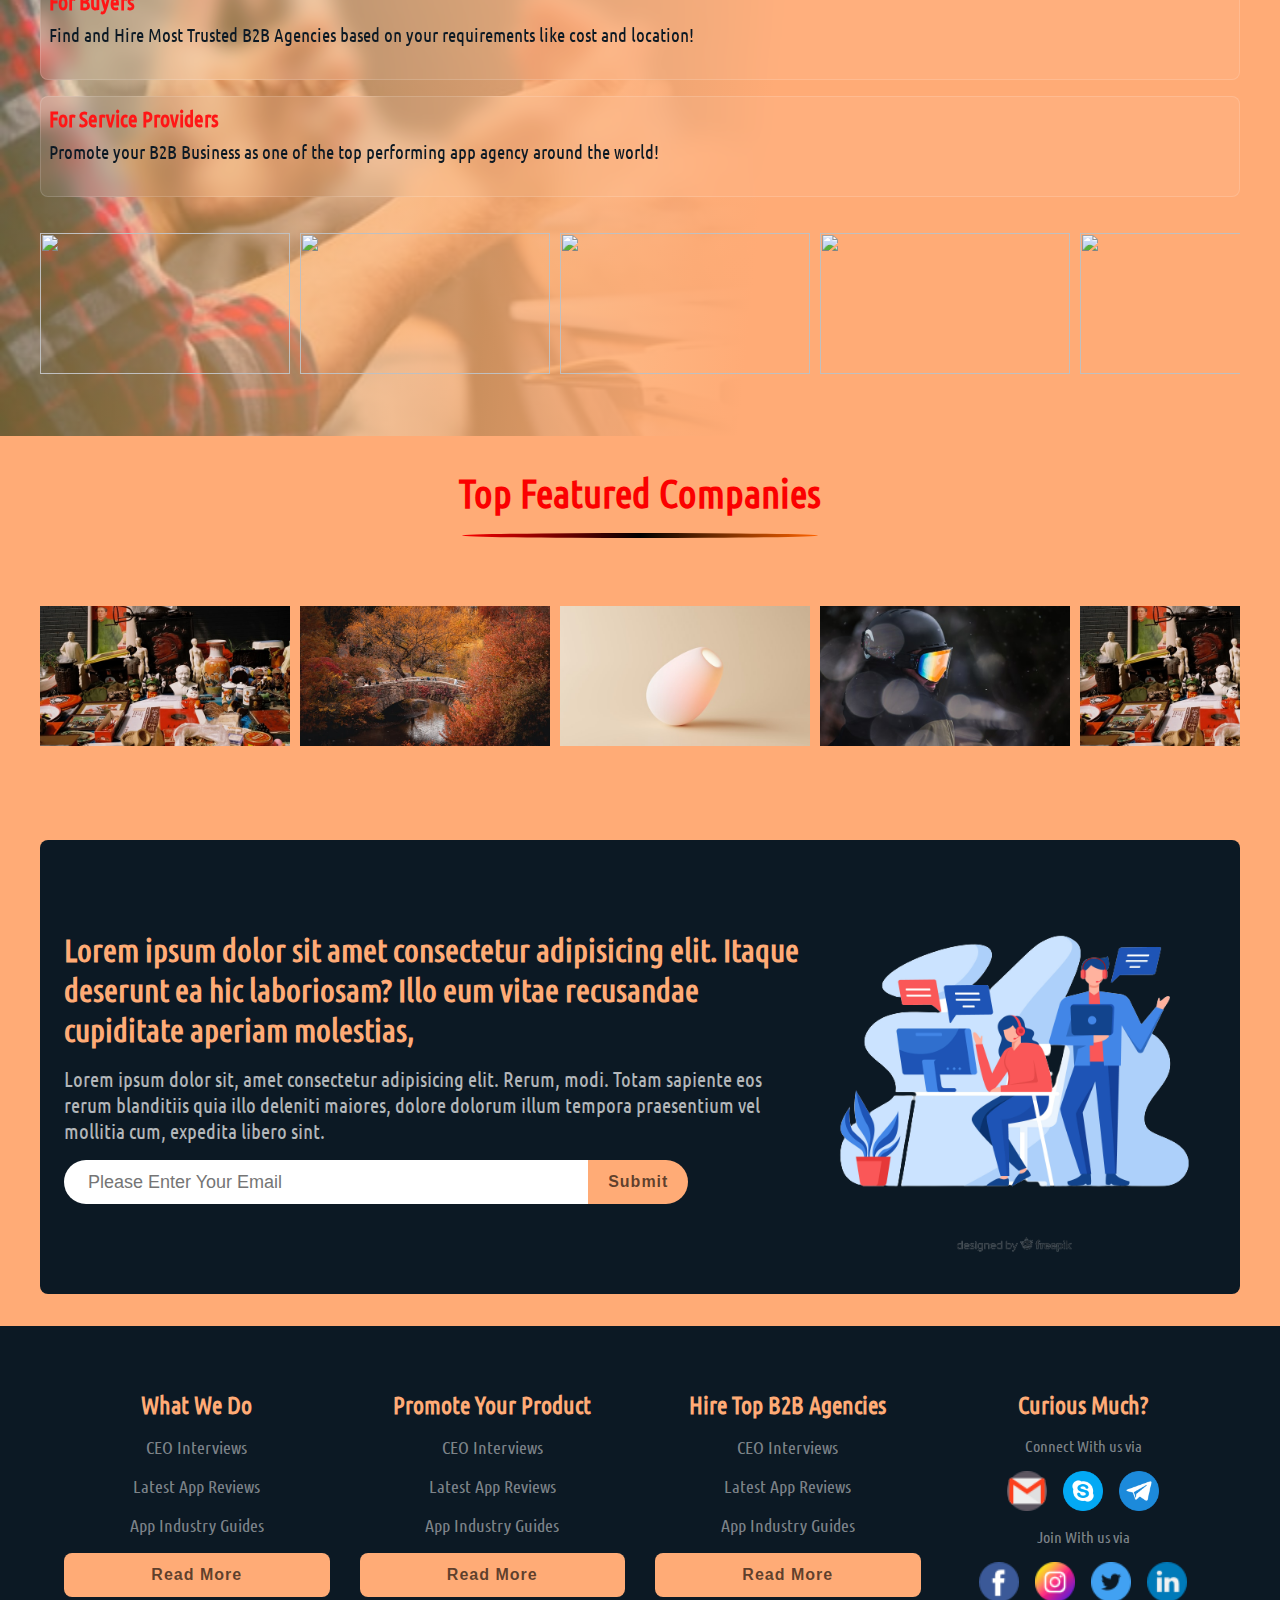
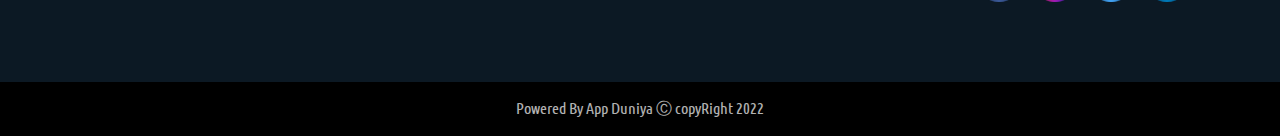
==== commit 06e8f04a: "final" ====
--- a/index.html
+++ b/index.html
@@ -10,9 +10,6 @@
     <link rel="shortcut icon" href="favicon.ico">
     <title>App Duniya | Get Your App</title>
     <link rel="stylesheet" href="assets/css/style.css">
-    <!-- Owl Stylesheets -->
-    <link rel="stylesheet" href="assets/css/owl.carousel.min.css">
-    <link rel="stylesheet" href="assets/css/owl.theme.default.min.css">
 </head>
 <body>
     <!-- start navigation section here -->
@@ -1331,78 +1328,80 @@
                         </div>
                     </div>
                 </div>
-                <div class="container2">
-                    <div class="rowSlide">
-                        <div class="tile">
-                            <img class="tile__img" src="https://s3-us-west-2.amazonaws.com/s.cdpn.io/70390/show-1.jpg" />    
-                            <div class="overlay">
-                                <div class="text serviceProvider">
-                                    <p>Lorem ipsum dolor sit amet, consectetur adipisicing elit. Deleniti unde reiciendis deserunt facere explicabo possimus doloribus minus. </p>
-                                    <h3>Country Name</h3>  
-                                </div>
-                            </div>
-                        </div>
-                
-                        <div class="tile">
-                            <img class="tile__img" src="https://s3-us-west-2.amazonaws.com/s.cdpn.io/70390/show-2.jpg" />    
-                            <div class="overlay">
-                                <div class="text serviceProvider">
-                                    <p>Lorem ipsum dolor sit amet, consectetur adipisicing elit. Deleniti unde reiciendis deserunt facere explicabo possimus doloribus minus. </p>
-                                    <h3>Country Name</h3>  
-                                </div>
-                            </div>
-                        </div>
-                        <div class="tile">
-                            <img class="tile__img" src="https://s3-us-west-2.amazonaws.com/s.cdpn.io/70390/show-3.jpg" />    
-                            <div class="overlay">
-                                <div class="text serviceProvider">
-                                    <p>Lorem ipsum dolor sit amet, consectetur adipisicing elit. Deleniti unde reiciendis deserunt facere explicabo possimus doloribus minus. </p>
-                                    <h3>Country Name</h3>  
-                                </div>
-                            </div>
-                        </div>
-                        <div class="tile">
-                            <img class="tile__img" src="https://s3-us-west-2.amazonaws.com/s.cdpn.io/70390/show-4.jpg" />    
-                            <div class="overlay">
-                                <div class="text serviceProvider">
-                                    <p>Lorem ipsum dolor sit amet, consectetur adipisicing elit. Deleniti unde reiciendis deserunt facere explicabo possimus doloribus minus. </p>
-                                    <h3>Country Name</h3>  
-                                </div>
-                            </div>
-                        </div>
-                        <div class="tile">
-                            <img class="tile__img" src="https://s3-us-west-2.amazonaws.com/s.cdpn.io/70390/show-2.jpg" />    
-                            <div class="overlay">
-                                <div class="text serviceProvider">
-                                    <p>Lorem ipsum dolor sit amet, consectetur adipisicing elit. Deleniti unde reiciendis deserunt facere explicabo possimus doloribus minus. </p>
-                                    <h3>Country Name</h3>  
-                                </div>
-                            </div>
-                        </div>
-                        <div class="tile">
-                            <img class="tile__img" src="https://s3-us-west-2.amazonaws.com/s.cdpn.io/70390/show-3.jpg" />    
-                            <div class="overlay">
-                                <div class="text serviceProvider">
-                                    <p>Lorem ipsum dolor sit amet, consectetur adipisicing elit. Deleniti unde reiciendis deserunt facere explicabo possimus doloribus minus. </p>
-                                    <h3>Country Name</h3>  
-                                </div>
-                            </div>
-                        </div>
-                        <div class="tile">
-                            <img class="tile__img" src="https://s3-us-west-2.amazonaws.com/s.cdpn.io/70390/show-4.jpg" />    
-                            <div class="overlay">
-                                <div class="text serviceProvider">
-                                    <p>Lorem ipsum dolor sit amet, consectetur adipisicing elit. Deleniti unde reiciendis deserunt facere explicabo possimus doloribus minus. </p>
-                                    <h3>Country Name</h3>  
-                                </div>
-                            </div>
-                        </div>
-                        <div class="tile">
-                            <img class="tile__img" src="https://s3-us-west-2.amazonaws.com/s.cdpn.io/70390/show-5.jpg" />    
-                            <div class="overlay">
-                                <div class="text serviceProvider">
-                                    <p>Lorem ipsum dolor sit amet, consectetur adipisicing elit. Deleniti unde reiciendis deserunt facere explicabo possimus doloribus minus. </p>
-                                    <h3>Country Name</h3>  
+                <div class="columns">
+                    <div class="container2">
+                        <div class="rowSlide">
+                            <div class="tile">
+                                <img class="tile__img" src="https://s3-us-west-2.amazonaws.com/s.cdpn.io/70390/show-1.jpg" />    
+                                <div class="overlay">
+                                    <div class="text serviceProvider">
+                                        <p>Lorem ipsum dolor sit amet, consectetur adipisicing elit. Deleniti unde reiciendis deserunt facere explicabo possimus doloribus minus. </p>
+                                        <h3>Country Name</h3>  
+                                    </div>
+                                </div>
+                            </div>
+                    
+                            <div class="tile">
+                                <img class="tile__img" src="https://s3-us-west-2.amazonaws.com/s.cdpn.io/70390/show-2.jpg" />    
+                                <div class="overlay">
+                                    <div class="text serviceProvider">
+                                        <p>Lorem ipsum dolor sit amet, consectetur adipisicing elit. Deleniti unde reiciendis deserunt facere explicabo possimus doloribus minus. </p>
+                                        <h3>Country Name</h3>  
+                                    </div>
+                                </div>
+                            </div>
+                            <div class="tile">
+                                <img class="tile__img" src="https://s3-us-west-2.amazonaws.com/s.cdpn.io/70390/show-3.jpg" />    
+                                <div class="overlay">
+                                    <div class="text serviceProvider">
+                                        <p>Lorem ipsum dolor sit amet, consectetur adipisicing elit. Deleniti unde reiciendis deserunt facere explicabo possimus doloribus minus. </p>
+                                        <h3>Country Name</h3>  
+                                    </div>
+                                </div>
+                            </div>
+                            <div class="tile">
+                                <img class="tile__img" src="https://s3-us-west-2.amazonaws.com/s.cdpn.io/70390/show-4.jpg" />    
+                                <div class="overlay">
+                                    <div class="text serviceProvider">
+                                        <p>Lorem ipsum dolor sit amet, consectetur adipisicing elit. Deleniti unde reiciendis deserunt facere explicabo possimus doloribus minus. </p>
+                                        <h3>Country Name</h3>  
+                                    </div>
+                                </div>
+                            </div>
+                            <div class="tile">
+                                <img class="tile__img" src="https://s3-us-west-2.amazonaws.com/s.cdpn.io/70390/show-2.jpg" />    
+                                <div class="overlay">
+                                    <div class="text serviceProvider">
+                                        <p>Lorem ipsum dolor sit amet, consectetur adipisicing elit. Deleniti unde reiciendis deserunt facere explicabo possimus doloribus minus. </p>
+                                        <h3>Country Name</h3>  
+                                    </div>
+                                </div>
+                            </div>
+                            <div class="tile">
+                                <img class="tile__img" src="https://s3-us-west-2.amazonaws.com/s.cdpn.io/70390/show-3.jpg" />    
+                                <div class="overlay">
+                                    <div class="text serviceProvider">
+                                        <p>Lorem ipsum dolor sit amet, consectetur adipisicing elit. Deleniti unde reiciendis deserunt facere explicabo possimus doloribus minus. </p>
+                                        <h3>Country Name</h3>  
+                                    </div>
+                                </div>
+                            </div>
+                            <div class="tile">
+                                <img class="tile__img" src="https://s3-us-west-2.amazonaws.com/s.cdpn.io/70390/show-4.jpg" />    
+                                <div class="overlay">
+                                    <div class="text serviceProvider">
+                                        <p>Lorem ipsum dolor sit amet, consectetur adipisicing elit. Deleniti unde reiciendis deserunt facere explicabo possimus doloribus minus. </p>
+                                        <h3>Country Name</h3>  
+                                    </div>
+                                </div>
+                            </div>
+                            <div class="tile">
+                                <img class="tile__img" src="https://s3-us-west-2.amazonaws.com/s.cdpn.io/70390/show-5.jpg" />    
+                                <div class="overlay">
+                                    <div class="text serviceProvider">
+                                        <p>Lorem ipsum dolor sit amet, consectetur adipisicing elit. Deleniti unde reiciendis deserunt facere explicabo possimus doloribus minus. </p>
+                                        <h3>Country Name</h3>  
+                                    </div>
                                 </div>
                             </div>
                         </div>
@@ -1422,132 +1421,132 @@
                 <h2>Top Featured Companies</h2>
                 <div class="bottomLine"></div>
             </div>
-            <div class="container2">
-                <div class="rowSlide">
-                    <div class="tile">
-                        <img class="tile__img" src="assets/images/app1.jpg" alt="compony-feature" />    
-                        <div class="overlay">
-                            <div class="text feature">
-                                <h3>Company Brand</h3>
-                                <p>Rating : 5 / <span>4.5</span></p>
-                                <p>#1 Agency For</p>
-                                <div class="linkFlex">
-                                    <a href="#">HealthCare</a>
-                                    <a href="#">Chatbots</a>
-                                </div>
-                                <a href="#" class="featureProfile">View Profile</a>
+            <div class="columns">
+                <div class="container2">
+                    <div class="rowSlide">
+                        <div class="tile">
+                            <img class="tile__img" src="assets/images/app1.jpg" alt="compony-feature" />    
+                            <div class="overlay">
+                                <div class="text feature">
+                                    <h3>Company Brand</h3>
+                                    <p>Rating : 5 / <span>4.5</span></p>
+                                    <p>#1 Agency For</p>
+                                    <div class="linkFlex">
+                                        <a href="#">HealthCare</a>
+                                        <a href="#">Chatbots</a>
+                                    </div>
+                                    <a href="#" class="featureProfile">View Profile</a>
+                                </div>
+                            </div>
+                        </div>
+                        <div class="tile">
+                            <img class="tile__img" src="assets/images/app2.jpg" alt="compony-feature" />    
+                            <div class="overlay">
+                                <div class="text feature">
+                                    <h3>Company Brand</h3>
+                                    <p>Rating : 5 / <span>4.5</span></p>
+                                    <p>#1 Agency For</p>
+                                    <div class="linkFlex">
+                                        <a href="#">HealthCare</a>
+                                        <a href="#">Chatbots</a>
+                                    </div>
+                                    <a href="#" class="featureProfile">View Profile</a>
+                                </div>
+                            </div>
+                        </div>
+                        <div class="tile">
+                            <img class="tile__img" src="assets/images/app3.jpg" alt="compony-feature" />    
+                            <div class="overlay">
+                                <div class="text feature">
+                                    <h3>Company Brand</h3>
+                                    <p>Rating : 5 / <span>4.5</span></p>
+                                    <p>#1 Agency For</p>
+                                    <div class="linkFlex">
+                                        <a href="#">HealthCare</a>
+                                        <a href="#">Chatbots</a>
+                                    </div>
+                                    <a href="#" class="featureProfile">View Profile</a>
+                                </div>
+                            </div>
+                        </div>
+                        <div class="tile">
+                            <img class="tile__img" src="assets/images/app5.jpg" alt="compony-feature" />    
+                            <div class="overlay">
+                                <div class="text feature">
+                                    <h3>Company Brand</h3>
+                                    <p>Rating : 5 / <span>4.5</span></p>
+                                    <p>#1 Agency For</p>
+                                    <div class="linkFlex">
+                                        <a href="#">HealthCare</a>
+                                        <a href="#">Chatbots</a>
+                                    </div>
+                                    <a href="#" class="featureProfile">View Profile</a>
+                                </div>
+                            </div>
+                        </div>
+                        <div class="tile">
+                            <img class="tile__img" src="assets/images/app1.jpg" alt="compony-feature" />   
+                            <div class="overlay">
+                                <div class="text feature">
+                                    <h3>Company Brand</h3>
+                                    <p>Rating : 5 / <span>4.5</span></p>
+                                    <p>#1 Agency For</p>
+                                    <div class="linkFlex">
+                                        <a href="#">HealthCare</a>
+                                        <a href="#">Chatbots</a>
+                                    </div>
+                                    <a href="#" class="featureProfile">View Profile</a>
+                                </div>
+                            </div>
+                        </div>
+                        <div class="tile">
+                            <img class="tile__img" src="assets/images/app3.jpg" alt="compony-feature" />   
+                            <div class="overlay">
+                                <div class="text feature">
+                                    <h3>Company Brand</h3>
+                                    <p>Rating : 5 / <span>4.5</span></p>
+                                    <p>#1 Agency For</p>
+                                    <div class="linkFlex">
+                                        <a href="#">HealthCare</a>
+                                        <a href="#">Chatbots</a>
+                                    </div>
+                                    <a href="#" class="featureProfile">View Profile</a>
+                                </div>
+                            </div>
+                        </div>
+                        <div class="tile">
+                            <img class="tile__img" src="assets/images/app2.jpg" alt="compony-feature" />    
+                            <div class="overlay">
+                                <div class="text feature">
+                                    <h3>Company Brand</h3>
+                                    <p>Rating : 5 / <span>4.5</span></p>
+                                    <p>#1 Agency For</p>
+                                    <div class="linkFlex">
+                                        <a href="#">HealthCare</a>
+                                        <a href="#">Chatbots</a>
+                                    </div>
+                                    <a href="#" class="featureProfile">View Profile</a>
+                                </div>
+                            </div>
+                        </div>
+                        <div class="tile">
+                            <img class="tile__img" src="assets/images/app5.jpg" alt="compony-feature" />    
+                            <div class="overlay">
+                                <div class="text feature">
+                                    <h3>Company Brand</h3>
+                                    <p>Rating : 5 / <span>4.5</span></p>
+                                    <p>#1 Agency For</p>
+                                    <div class="linkFlex">
+                                        <a href="#">HealthCare</a>
+                                        <a href="#">Chatbots</a>
+                                    </div>
+                                    <a href="#" class="featureProfile">View Profile</a>
+                                </div>
                             </div>
                         </div>
                     </div>
-            
-                    <div class="tile">
-                        <img class="tile__img" src="assets/images/app2.jpg" alt="compony-feature" />    
-                        <div class="overlay">
-                            <div class="text feature">
-                                <h3>Company Brand</h3>
-                                <p>Rating : 5 / <span>4.5</span></p>
-                                <p>#1 Agency For</p>
-                                <div class="linkFlex">
-                                    <a href="#">HealthCare</a>
-                                    <a href="#">Chatbots</a>
-                                </div>
-                                <a href="#" class="featureProfile">View Profile</a>
-                            </div>
-                        </div>
-                    </div>
-                    <div class="tile">
-                        <img class="tile__img" src="assets/images/app3.jpg" alt="compony-feature" />    
-                        <div class="overlay">
-                            <div class="text feature">
-                                <h3>Company Brand</h3>
-                                <p>Rating : 5 / <span>4.5</span></p>
-                                <p>#1 Agency For</p>
-                                <div class="linkFlex">
-                                    <a href="#">HealthCare</a>
-                                    <a href="#">Chatbots</a>
-                                </div>
-                                <a href="#" class="featureProfile">View Profile</a>
-                            </div>
-                        </div>
-                    </div>
-                    <div class="tile">
-                        <img class="tile__img" src="assets/images/app5.jpg" alt="compony-feature" />    
-                        <div class="overlay">
-                            <div class="text feature">
-                                <h3>Company Brand</h3>
-                                <p>Rating : 5 / <span>4.5</span></p>
-                                <p>#1 Agency For</p>
-                                <div class="linkFlex">
-                                    <a href="#">HealthCare</a>
-                                    <a href="#">Chatbots</a>
-                                </div>
-                                <a href="#" class="featureProfile">View Profile</a>
-                            </div>
-                        </div>
-                    </div>
-                    <div class="tile">
-                        <img class="tile__img" src="assets/images/app1.jpg" alt="compony-feature" />   
-                        <div class="overlay">
-                            <div class="text feature">
-                                <h3>Company Brand</h3>
-                                <p>Rating : 5 / <span>4.5</span></p>
-                                <p>#1 Agency For</p>
-                                <div class="linkFlex">
-                                    <a href="#">HealthCare</a>
-                                    <a href="#">Chatbots</a>
-                                </div>
-                                <a href="#" class="featureProfile">View Profile</a>
-                            </div>
-                        </div>
-                    </div>
-                    <div class="tile">
-                        <img class="tile__img" src="assets/images/app3.jpg" alt="compony-feature" />   
-                        <div class="overlay">
-                            <div class="text feature">
-                                <h3>Company Brand</h3>
-                                <p>Rating : 5 / <span>4.5</span></p>
-                                <p>#1 Agency For</p>
-                                <div class="linkFlex">
-                                    <a href="#">HealthCare</a>
-                                    <a href="#">Chatbots</a>
-                                </div>
-                                <a href="#" class="featureProfile">View Profile</a>
-                            </div>
-                        </div>
-                    </div>
-                    <div class="tile">
-                        <img class="tile__img" src="assets/images/app2.jpg" alt="compony-feature" />    
-                        <div class="overlay">
-                            <div class="text feature">
-                                <h3>Company Brand</h3>
-                                <p>Rating : 5 / <span>4.5</span></p>
-                                <p>#1 Agency For</p>
-                                <div class="linkFlex">
-                                    <a href="#">HealthCare</a>
-                                    <a href="#">Chatbots</a>
-                                </div>
-                                <a href="#" class="featureProfile">View Profile</a>
-                            </div>
-                        </div>
-                    </div>
-                    <div class="tile">
-                        <img class="tile__img" src="assets/images/app5.jpg" alt="compony-feature" />    
-                        <div class="overlay">
-                            <div class="text feature">
-                                <h3>Company Brand</h3>
-                                <p>Rating : 5 / <span>4.5</span></p>
-                                <p>#1 Agency For</p>
-                                <div class="linkFlex">
-                                    <a href="#">HealthCare</a>
-                                    <a href="#">Chatbots</a>
-                                </div>
-                                <a href="#" class="featureProfile">View Profile</a>
-                            </div>
-                        </div>
-                    </div>
-                </div>
-            </div>
-            
+                </div>
+            </div>
            <!-- end -->
         </div>
     </div>
@@ -1557,18 +1556,20 @@
     <!-- newsletter section start here -->
     <!-- ================================== -->
     <div class="container_full blacksection">
-        <div class="container">
-            <div class="newsBox">
-                <div class="newstext">
-                    <h2>Lorem ipsum dolor sit amet consectetur adipisicing elit. Itaque deserunt ea hic laboriosam? Illo eum vitae recusandae cupiditate aperiam molestias, </h2>
-                    <p>Lorem ipsum dolor sit, amet consectetur adipisicing elit. Rerum, modi. Totam sapiente eos rerum blanditiis quia illo deleniti maiores, dolore dolorum illum tempora praesentium vel mollitia cum, expedita libero sint.</p>
-                    <div class="from">
-                        <div class="inputBox"><input type="email" placeholder="Please Enter Your Email"></div>
-                        <div class="inputBtn"><button class="commonBtn" type="submit">Submit</button></div>
+        <div class="columns">
+            <div class="container">
+                <div class="newsBox">
+                    <div class="newstext">
+                        <h2>Lorem ipsum dolor sit amet consectetur adipisicing elit. Itaque deserunt ea hic laboriosam? Illo eum vitae recusandae cupiditate aperiam molestias, </h2>
+                        <p>Lorem ipsum dolor sit, amet consectetur adipisicing elit. Rerum, modi. Totam sapiente eos rerum blanditiis quia illo deleniti maiores, dolore dolorum illum tempora praesentium vel mollitia cum, expedita libero sint.</p>
+                        <div class="from">
+                            <div class="inputBox"><input type="email" placeholder="Please Enter Your Email"></div>
+                            <div class="inputBtn"><button class="commonBtn" type="submit">Submit</button></div>
+                        </div>
                     </div>
-                </div>
-                <div class="newsImage">
-                    <img src="assets/images/news.png" alt="">
+                    <div class="newsImage">
+                        <img src="assets/images/news.png" alt="">
+                    </div>
                 </div>
             </div>
         </div>
@@ -1654,35 +1655,14 @@
     <script src="assets/js/custom.js"></script>
     <!-- javascript -->
     <script src="assets/js/jquery.min.js"></script>
-    <script src="assets/js/owl.carousel.js"></script>
-    
-      <script>
-          $(window).scroll(function(){
-            if ($(this).scrollTop() > 50) {
-            $('#scrolling').addClass('Glass');
-            } else {
-            $('#scrolling').removeClass('Glass');
-            }
-        });
-      </script>
-      <script>
-        var owl = $('.owl-carousel');
-        owl.owlCarousel({
-          margin:5,
-          lazyLoad:true,
-          loop:true,
-          responsive: {
-            0: {
-              items: 1
-            },
-            600: {
-              items: 2
-            },
-            1000: {
-              items: 5
-            }
-          }
-        })
-      </script>
+    <script>
+        $(window).scroll(function(){
+        if ($(this).scrollTop() > 50) {
+        $('#scrolling').addClass('Glass');
+        } else {
+        $('#scrolling').removeClass('Glass');
+        }
+    });
+    </script>
 </body>
 </html>--- a/assets/css/style.css
+++ b/assets/css/style.css
@@ -176,19 +176,19 @@
 display: none;transition: all ease 0.5s;transform: translateX(100%);opacity: 0;}
 .list a li {padding: 0rem 2rem;color: #fff;}
 .active2{padding: 0px 0px;}
-.slide{transform: translateX(0%);opacity:1;display: block;}
+.slide{transform: translateX(0%);opacity:1;display: block;overflow-y: scroll;overflow-x: hidden;}
 .mobileMenu {display:block;position: absolute;right: 15px;top: 15px;}
 .mainHeading {min-width: 100%;max-width: 100%;width: 100%;}
 .newsBox{display: block;padding: 1rem;}
-.blacksection{padding: 1rem;}
 .footerRow {display: block;}
 footer {padding: 3rem 1rem;}
 .footerBox{margin-bottom: 2rem;}
 .serviceRow {padding: 1rem;}
-.rowProfile{display: block;}
+.rowProfile{display: block;padding: 0rem 1rem;}
 .profileImage img {width: 100%;}
 .profileText {margin-bottom: 2rem;}
-.workPlate {width: 90%;bottom: -6rem;display: grid;padding: 1rem;grid-template-columns: repeat(1,1fr);grid-gap: 10px;}
+.workPlate {width: 90%;bottom: -6rem;display: grid;padding: 1rem;grid-template-columns: repeat(1,1fr);grid-gap: 10px;
+justify-items: left;}
 .maskBanner h2 {color: #ffffff;font-size: 2.5rem;}
 .rowSlide{width: 100%;}
 .works {grid-gap: 10px;}
@@ -198,4 +198,5 @@
 .newstext h2{font-size: 1.5rem;}
 .newstext p{font-size: 1.2rem;}
 .from input {height: 44px;font-size: 16px;}
-}
+.columns{padding: 0rem 1rem;}
+}
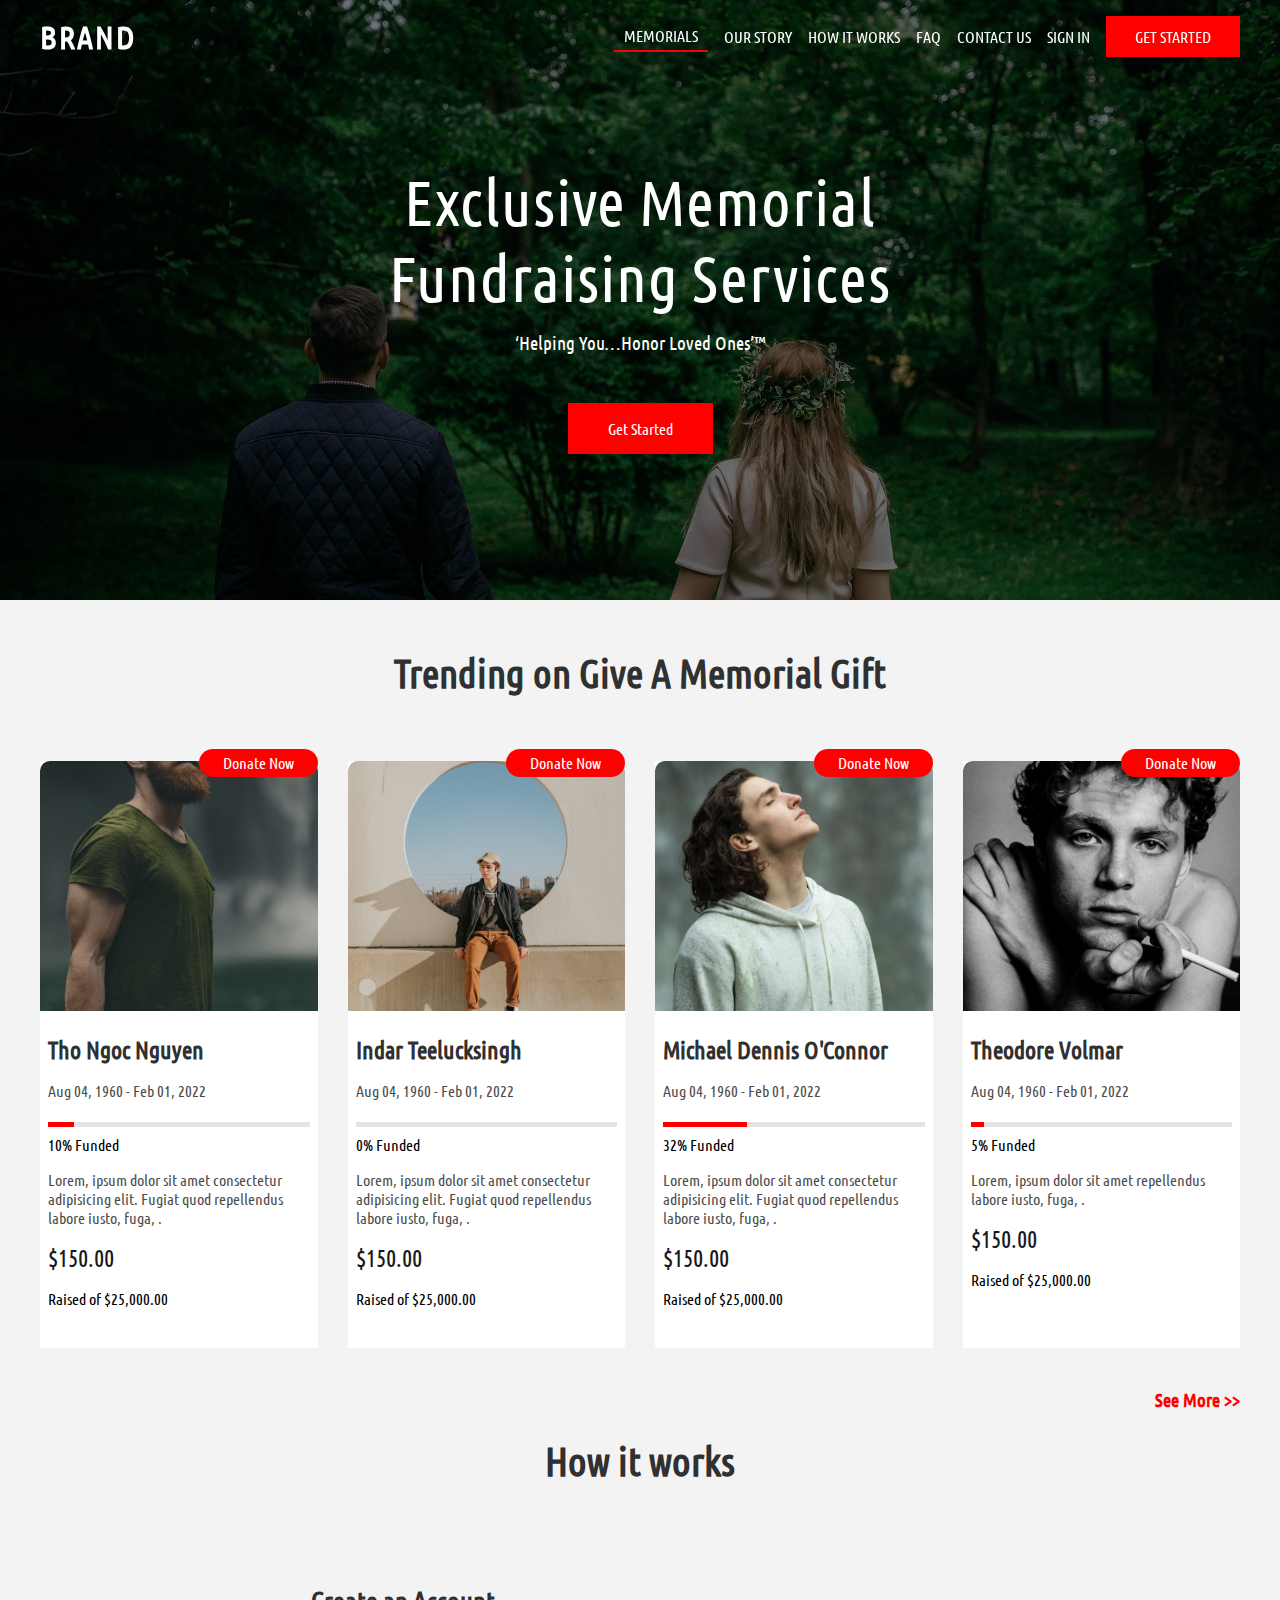
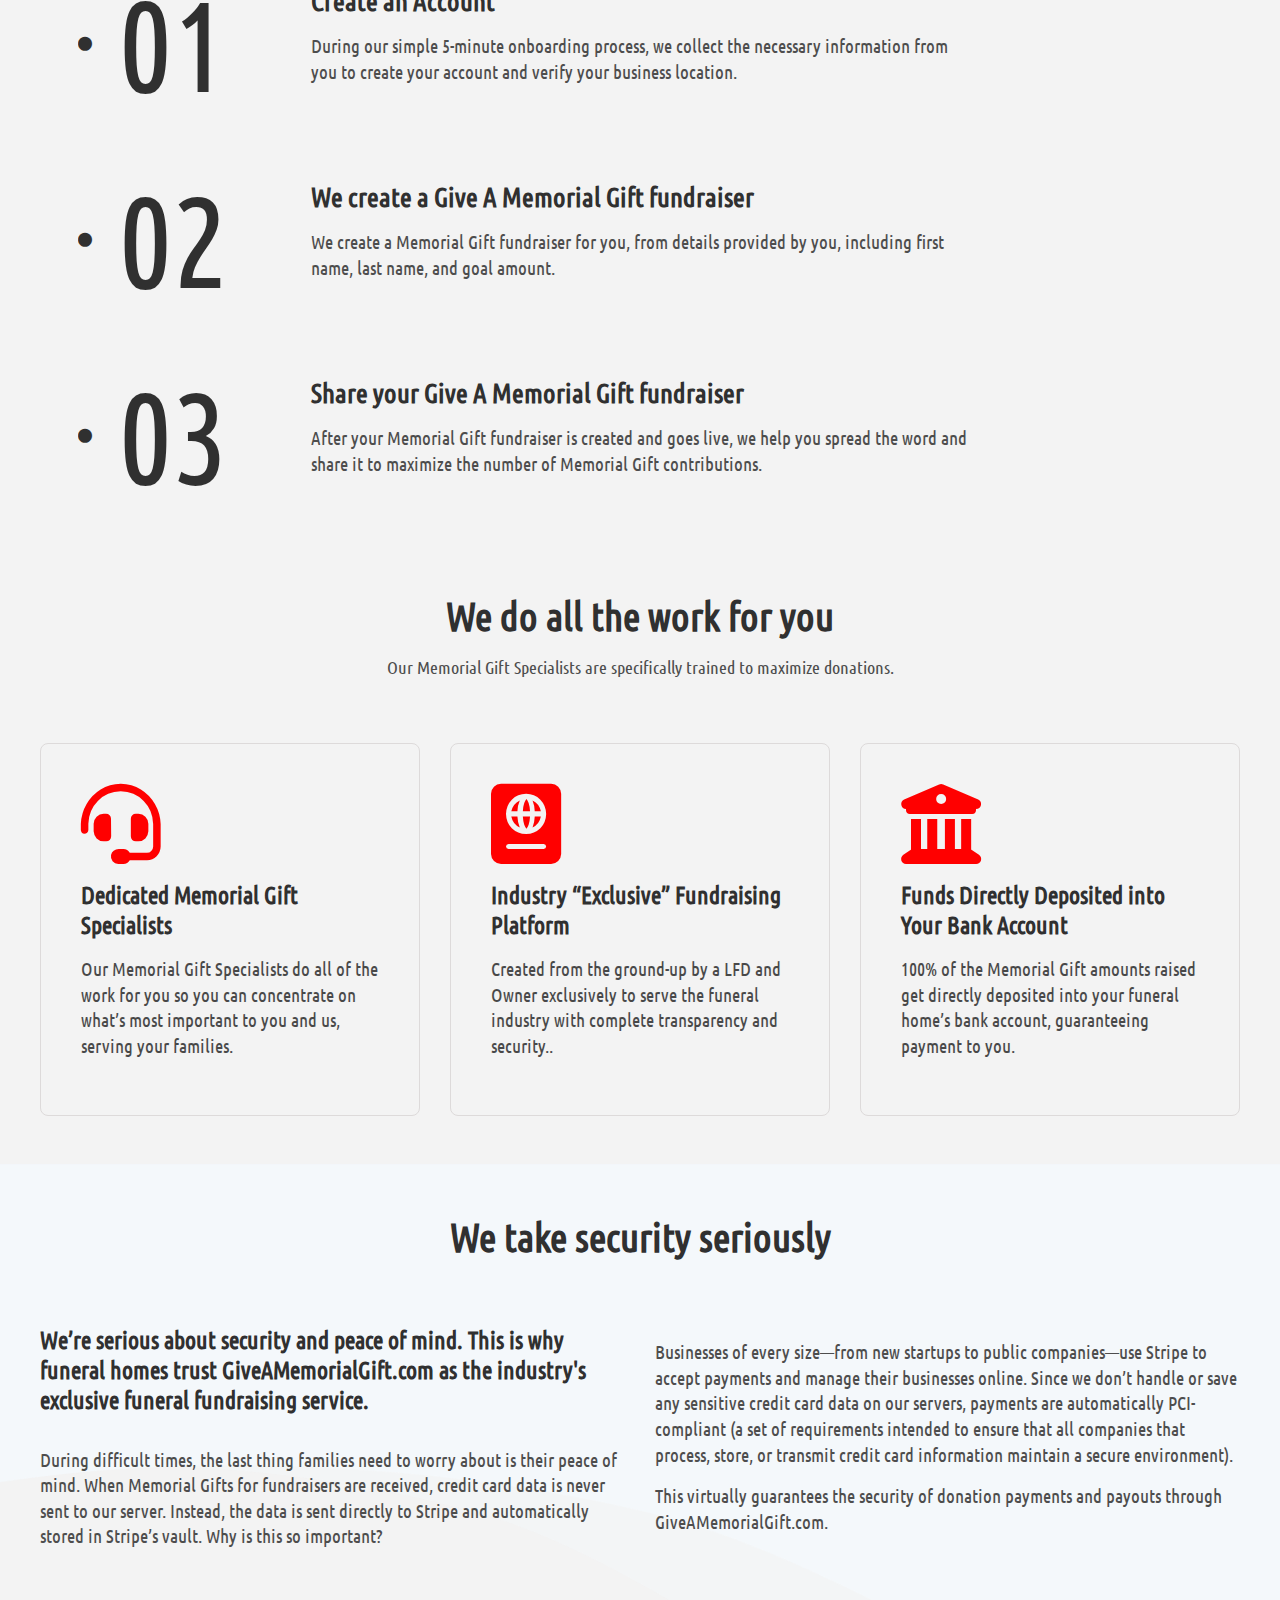
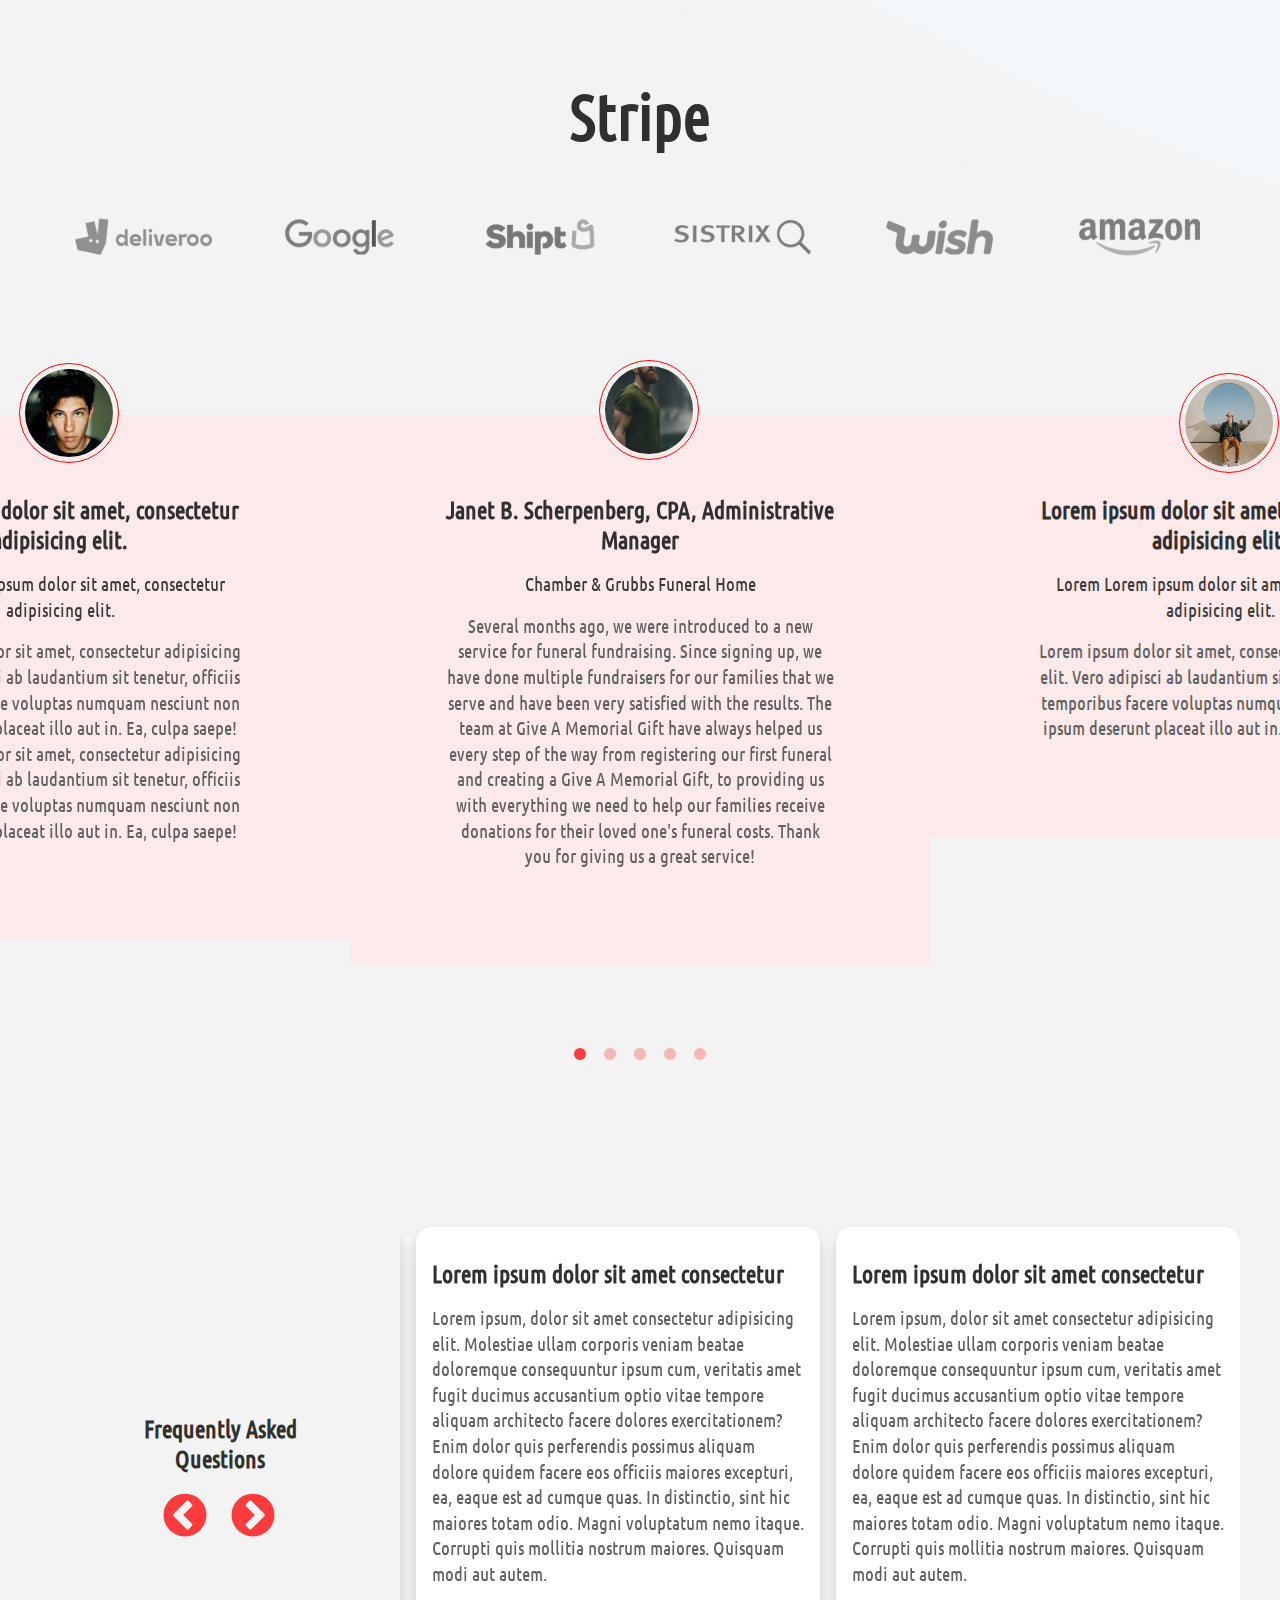
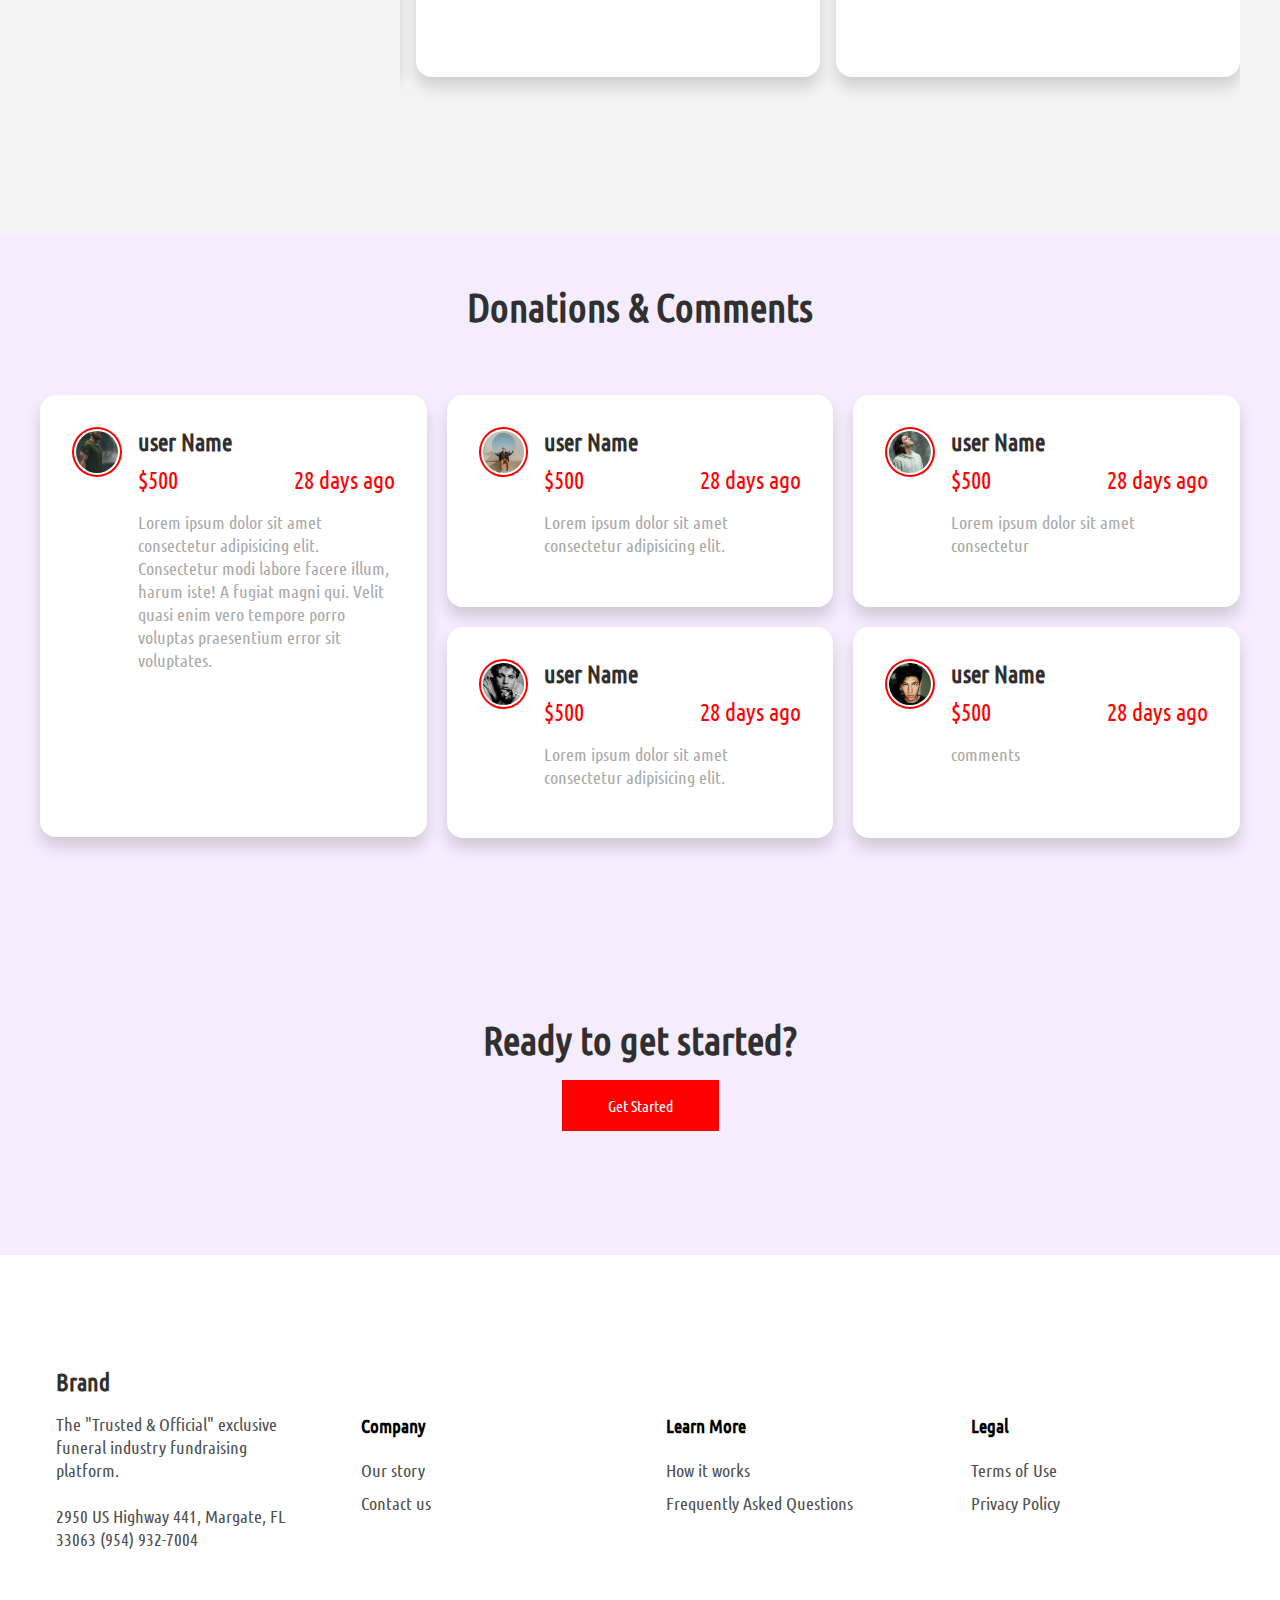
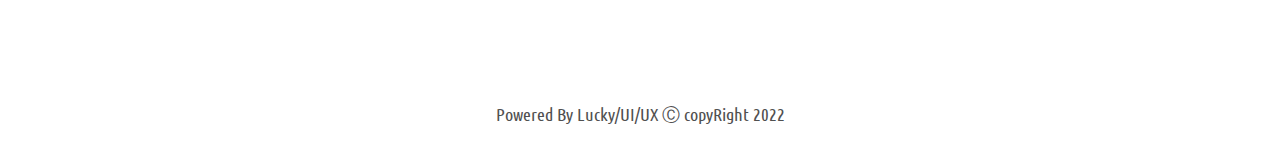
==== commit 987ba619: "first" ====
--- a/index.html
+++ b/index.html
@@ -8,8 +8,11 @@
     <link rel="apple-touch-icon-precomposed" sizes="144x144" href="assets/ico/apple-touch-icon-144-precomposed.png">
     <link rel="shortcut icon" href="assets/ico/favicon.png">
     <link rel="shortcut icon" href="favicon.ico">
-    <title>App Duniya | Get Your App</title>
+    <title>Memorial gift</title>
     <link rel="stylesheet" href="assets/css/style.css">
+    <link rel="stylesheet" href="https://cdnjs.cloudflare.com/ajax/libs/font-awesome/6.0.0/css/all.min.css" integrity="sha512-9usAa10IRO0HhonpyAIVpjrylPvoDwiPUiKdWk5t3PyolY1cOd4DSE0Ga+ri4AuTroPR5aQvXU9xC6qOPnzFeg==" crossorigin="anonymous" referrerpolicy="no-referrer" />
+    <link rel="stylesheet" href="assets/css/slick.css">
+    <link rel="stylesheet" href="assets/css/slick-theme.css">
 </head>
 <body>
     <!-- start navigation section here -->
@@ -17,19 +20,19 @@
     <nav id="scrolling" >
         <div class="container gridBox">
             <div class="brand">
-                <a href="#"><h1>App Duniya</h1></a>
+                <a href="#" class="black"><h1>Brand</h1></a>
             </div>
             <div class="menu">
-                <img src="assets/images/menu.png" alt="Hamburgur" class="mobileMenu" onclick="openMenu()"/>
+                <i class="fa-solid fa-bars mobileMenu black"  onclick="openMenu()"></i>
                 <div class="mask" id="menumask" onclick="closeMenu()"></div>
                 <ul class="list" id="menulist">
-                    <a href="#" class="active2"><li>reviews</li></a>
-                    <a href="#"><li>trending apps</li></a>             
-                    <a href="#"><li>reports</li></a>              
-                    <a href="#"><li>App industry</li></a>               
-                    <a href="#"><li>servies</li></a>               
-                    <a href="#"><li>about us</li></a>               
-                    <a href="#"><li>contact us</li></a>               
+                    <a href="#" class="active2 black"><li>memorials</li></a>
+                    <a href="#" class="black"><li>our story</li></a>             
+                    <a href="#" class="black"><li>how it works</li></a>              
+                    <a href="#" class="black"><li>FAQ</li></a>               
+                    <a href="#" class="black"><li>Contact Us</li></a>               
+                    <a href="#" class="black"><li>sign in</li></a>               
+                    <a href="#" class="started"><li>get started</li></a>               
                 </ul>
             </div>
         </div>
@@ -39,1630 +42,525 @@
 
     <!-- start banner section here -->
     <!-- ============================ -->
-    <div class="container_full backBanner">
-        <div class="maskBanner">
-            <div class="content">
-                <h2>Where business leaders</br> find software</h2>
-                <div class="searchBox">
-                    <input type="search" placeholder="Search apps, categories reviews...">
-                    <button type="submit"><img src="assets/images/search.png" alt="search"></button>
-                </div>
-            </div>
-        </div>
-        <div class="workPlate container">
-            <div class="works">
-                <div class="workimage">
-                    <img src="assets/images/note.gif" alt="notes">
-                </div>
-                <div class="workcontent">
-                    <h3>New Trending Apps</h3>
-                    <p>Read Millions of Honest Web & Mobile App Reviews</p>
-                </div>
-            </div>
-            <div class="works">
-                <div class="workimage">
-                    <img src="assets/images/notebook.gif" alt="notebook">
-                </div>
-                <div class="workcontent">
-                    <h3>Agencies</h3>
-                    <p>Top Performing App Development & Marketing Agencies 2021</p>
-                </div>
-            </div>
-            <div class="works">
-                <div class="workimage">
-                    <img src="assets/images/social-media.gif" alt="social-media">
-                </div>
-                <div class="workcontent">
-                    <h3>Blogs</h3>
-                    <p>A Daily Dose of 'How To' Guides & Latest Trends curated by our Top-Notch
-                    Industry Experts</p>
-                </div>
-            </div>
-        </div>
-    </div>
-    <!-- End here banner section -->
-    <!-- ====================== -->
-
-    <!-- apps cards section start here -->
+    <div class="container_full bannerImage">
+        <div class="bannerMask">
+            <div class="conatiner bannerContent">
+                <h1>Exclusive Memorial <br/> Fundraising Services</h1>
+                <p>‘Helping You…Honor Loved Ones’™</p>
+                <a href="#">Get Started</a>
+            </div>
+        </div>
+    </div>
+    <!-- End here banner section  -->
+    <!-- ========================== -->
+    
+    <!-- start a Memorial Gift donation section here -->
+    <!-- =========================================== -->
+    <div class="container">
+        <div class="mainHeading">
+            <h2>Trending on Give A Memorial Gift</h2>
+        </div>
+        <div class="row">
+            <div class="cardMain">
+                <div class="cardImage">
+                    <img src="./assets/images/model1.jpg" alt="random-images">
+                    <a href="#" class="donateLink">Donate Now</a>
+                </div>
+                <div class="cardTypography">
+                    <h2>Tho Ngoc Nguyen</h2>
+                    <p class="birth">Aug 04, 1960 - Feb 01, 2022</p>
+                    <div class="progressBar">
+                        <progress id="file" value="10" max="100"></progress><br/>
+                        <label for="file">10% Funded</label>
+                    </div>
+                    <p class="description">Lorem, ipsum dolor sit amet consectetur adipisicing elit. Fugiat quod repellendus labore iusto, fuga, .</p>
+                    <p class="amount">$150.00</p>
+                    <p>Raised of $25,000.00</p>
+                </div>
+            </div>
+            <!-- repeat -->
+            <div class="cardMain">
+                <div class="cardImage">
+                    <img src="./assets/images/model2.jpg" alt="random-images">
+                    <a href="#" class="donateLink">Donate Now</a>
+                </div>
+                <div class="cardTypography">
+                    <h2>Indar Teelucksingh</h2>
+                    <p class="birth">Aug 04, 1960 - Feb 01, 2022</p>
+                    <div class="progressBar">
+                        <progress id="file" value="0" max="100"></progress><br/>
+                        <label for="file">0% Funded</label>
+                    </div>
+                    <p class="description">Lorem, ipsum dolor sit amet consectetur adipisicing elit. Fugiat quod repellendus labore iusto, fuga, .</p>
+                    <p class="amount">$150.00</p>
+                    <p>Raised of $25,000.00</p>
+                </div>
+            </div>
+            <!-- repeat -->
+            <div class="cardMain">
+                <div class="cardImage">
+                    <img src="./assets/images/model3.jpg" alt="random-images">
+                    <a href="#" class="donateLink">Donate Now</a>
+                </div>
+                <div class="cardTypography">
+                    <h2>Michael Dennis O'Connor</h2>
+                    <p class="birth">Aug 04, 1960 - Feb 01, 2022</p>
+                    <div class="progressBar">
+                        <progress id="file" value="32" max="100"></progress><br/>
+                        <label for="file">32% Funded</label>
+                    </div>
+                    <p class="description">Lorem, ipsum dolor sit amet consectetur adipisicing elit. Fugiat quod repellendus labore iusto, fuga, .</p>
+                    <p class="amount">$150.00</p>
+                    <p>Raised of $25,000.00</p>
+                </div>
+            </div>
+            <!-- repeat -->
+            <div class="cardMain">
+                <div class="cardImage">
+                    <img src="./assets/images/model4.jpg" alt="random-images">
+                    <a href="#" class="donateLink">Donate Now</a>
+                </div>
+                <div class="cardTypography">
+                    <h2>Theodore Volmar</h2>
+                    <p class="birth">Aug 04, 1960 - Feb 01, 2022</p>
+                    <div class="progressBar">
+                        <progress id="file" value="5" max="100"></progress><br/>
+                        <label for="file">5% Funded</label>
+                    </div>
+                    <p class="description">Lorem, ipsum dolor sit amet repellendus labore iusto, fuga, .</p>
+                    <p class="amount">$150.00</p>
+                    <p>Raised of $25,000.00</p>
+                </div>
+            </div>
+            <!-- repeat -->
+        </div>
+        <a href="#" class="seeLink">See More >></a>
+    </div>
+    <!-- End here Memorial Gift donation section -->
+    <!-- ======================================== -->
+
+    <!-- start how it work section here -->
+    <!-- =============================== -->
+    <div class="container">
+        <div class="mainHeading">
+            <h2>How it works</h2>
+        </div>
+        <div class="rowHorizonatal">
+            <div class="CardHorizontal">
+                <div class="points"><i class="fa-solid fa-circle"></i></div>
+                <div class="number">01</div>
+                <div class="text">
+                    <h2>Create an Account</h2>
+                    <p>During our simple 5-minute onboarding process, we collect the necessary information from you to create your account and verify your business location.</p>
+                </div>
+            </div>
+            <div class="CardHorizontal">
+                <div class="points"><i class="fa-solid fa-circle"></i></div>
+                <div class="number">02</div>
+                <div class="text">
+                    <h2>We create a Give A Memorial Gift fundraiser</h2>
+                    <p>We create a Memorial Gift fundraiser for you, from details provided by you, including first name, last name, and goal amount.</p>
+                </div>
+            </div>
+            <div class="CardHorizontal">
+                <div class="points"><i class="fa-solid fa-circle"></i></div>
+                <div class="number">03</div>
+                <div class="text">
+                    <h2>Share your Give A Memorial Gift fundraiser</h2>
+                    <p>After your Memorial Gift fundraiser is created and goes live, we help you spread the word and share it to maximize the number of Memorial Gift contributions.</p>
+                </div>
+            </div>
+        </div>
+    </div>
+    <!-- End how it work section here -->
+    <!-- ============================ -->
+
+    <!-- start all the work section here -->
+    <!-- ============================== -->
+    <div class="container">
+        <div class="mainHeading">
+            <h2>We do all the work for you</h2>
+            <p>Our Memorial Gift Specialists are specifically trained to maximize donations.</p>
+        </div>
+        <div class="row worksCards">
+            <div class="cards3">
+                <i class="fa-solid fa-headset"></i>
+                <h2>Dedicated Memorial Gift Specialists</h2>
+                <p>Our Memorial Gift Specialists do all of the work for you so you can concentrate on what’s most important to you and us, serving your families.</p>
+            </div>
+            <div class="cards3">
+                <i class="fa-solid fa-passport"></i>
+                <h2>Industry “Exclusive” Fundraising Platform</h2>
+                <p>Created from the ground-up by a LFD and Owner exclusively to serve the funeral industry with complete transparency and security..</p>
+            </div>
+            <div class="cards3">
+                <i class="fa-solid fa-building-columns"></i>
+                <h2>Funds Directly Deposited into Your Bank Account</h2>
+                <p>100% of the Memorial Gift amounts raised get directly deposited into your funeral home’s bank account, guaranteeing payment to you.</p>
+            </div>
+        </div>
+    </div>
+    <!-- End all the work section here -->
+    <!-- =============================== -->
+
+    <!-- start take security section here -->
+    <!-- ================================= -->
+    <div class="container_full waves">
+        <div class="container">
+            <div class="mainHeading">
+                <h2>We take security seriously</h2>
+            </div>
+            <div class="rowSecurity">
+                <div class="SecurityText">
+                    <h2> 
+                        <strong>
+                            We’re serious about security and peace of mind. This is why funeral homes trust GiveAMemorialGift.com as the industry's exclusive funeral fundraising service.
+                        </strong> 
+                    </h2>
+                    <p>
+                        During difficult times, the last thing families need to worry about is their peace of mind. When Memorial Gifts for fundraisers are received, credit card data is never sent to our server. Instead, the data is sent directly to Stripe and automatically stored in Stripe’s vault. Why is this so important?
+                    </p>
+                </div>
+                <div class="SecurityText">
+                    <p>
+                        Businesses of every size—from new startups to public companies—use Stripe to accept payments and manage their businesses online. Since we don’t handle or save any sensitive credit card data on our servers, payments are automatically PCI-compliant (a set of requirements intended to ensure that all companies that process, store, or transmit credit card information maintain a secure environment). 
+                    </p>
+                    <p>
+                        This virtually guarantees the security of donation payments and payouts through GiveAMemorialGift.com.
+                    </p>
+                </div>
+            </div>
+            <div class="mainHeading">
+                <h2 class="stripeText">Stripe</h2>
+            </div>
+            <div class="companyRow">  <!-- brand -->
+                <div class="companies">
+                    <img src="./assets/images/deliveroo.png" alt="partner_image">
+                </div>
+                <div class="companies">
+                    <img src="./assets/images/google.png" alt="partner_image">
+                </div>
+                <div class="companies">
+                    <img src="./assets/images/shipt.png" alt="partner_image">
+                </div>
+                <div class="companies">
+                    <img src="./assets/images/sistrix.png" alt="partner_image">
+                </div>
+                <div class="companies">
+                    <img src="./assets/images/wish.png" alt="partner_image">
+                </div>
+                <div class="companies">
+                    <img src="./assets/images/amazon.png" alt="partner_image">
+                </div>
+            </div>
+        </div>
+    </div>
+    <!-- End take security section here -->
     <!-- ================================ -->
-    <div class="container_full fullCard">
-        <div class="container MainCard uniqRow">
+
+    <!-- start slider section here -->
+    <!-- ========================== -->
+
+    <div class="container_full ">
+        <div class="slideHome">
+            <div class="slides">
+                <div class="cards">
+                    <div class="brandName"><img src="assets/images/model1.jpg" alt="brand_name"></div>
+                    <h2> Janet B. Scherpenberg, CPA, Administrative Manager</h2>
+                    <p class="job">Chamber & Grubbs Funeral Home</p>
+                    <p>Several months ago, we were introduced to a new service for funeral fundraising. Since signing up, we have done multiple fundraisers for our families that we serve and have been very satisfied with the results. The team at Give A Memorial Gift have always helped us every step of the way from registering our first funeral and creating a Give A Memorial Gift, to providing us with everything we need to help our families receive donations for their loved one's funeral costs. Thank you for giving us a great service!</p>
+                </div>
+            </div>
+            <div class="slides">
+             <div class="cards">
+                <div class="brandName"><img src="assets/images/model2.jpg" alt="brand_name"></div>
+                 <h2>Lorem ipsum dolor sit amet, consectetur adipisicing elit.</h2>
+                 <p class="job">Lorem Lorem ipsum dolor sit amet, consectetur adipisicing elit.</p>
+                 <p>Lorem ipsum dolor sit amet, consectetur adipisicing elit. Vero adipisci ab laudantium sit tenetur, officiis temporibus facere voluptas numquam nesciunt non ipsum deserunt placeat illo aut in. Ea, culpa saepe!</p>
+             </div>
+         </div>
+         <div class="slides">
+             <div class="cards">
+                <div class="brandName"><img src="assets/images/model3.jpg" alt="brand_name"></div>
+                 <h2>Lorem ipsum dolor sit amet, consectetur.</h2>
+                 <p class="job">Lorem Lorem ipsum dolor sit amet, consectetur adipisicing elit.</p>
+                 <p>Several months ago, we were introduced to a new service for funeral fundraising. Since signing up, we have done multiple fundraisers for our families that we serve and have been very satisfied with the results. The team at Give A Memorial Gift have always helped us every step of the way from registering our first funeral and creating a Give A Memorial Gift, to providing us with everything we need to help our families receive donations for their loved one's funeral costs. Thank you for giving us a great service!</p>
+             </div>
+         </div>
+         <div class="slides">
+             <div class="cards">
+                <div class="brandName"><img src="assets/images/model4.jpg" alt="brand_name"></div>
+                 <h2>Lorem ipsum dolor sit amet, consectetur adipisicing elit.</h2>
+                 <p class="job">Lorem Lorem ipsum dolor sit amet, consectetur adipisicing elit.</p>
+                 <p>Lorem ipsum dolor sit amet, consectetur adipisicing elit. Vero adipisci ab laudantium sit tenetur, officiis temporibus facere voluptas numquam nesciunt non ipsum deserunt placeat illo aut in. Ea, culpa saepe!</p>
+             </div>
+         </div>
+         <div class="slides">
+             <div class="cards">
+                <div class="brandName"><img src="assets/images/model5.jpg" alt="brand_name"></div>
+                 <h2>Lorem ipsum dolor sit amet, consectetur adipisicing elit.</h2>
+                 <p class="job">Lorem Lorem ipsum dolor sit amet, consectetur adipisicing elit.</p>
+                 <p>Lorem ipsum dolor sit amet, consectetur adipisicing elit. Vero adipisci ab laudantium sit tenetur, officiis temporibus facere voluptas numquam nesciunt non ipsum deserunt placeat illo aut in. Ea, culpa saepe! Lorem ipsum dolor sit amet, consectetur adipisicing elit. Vero adipisci ab laudantium sit tenetur, officiis temporibus facere voluptas numquam nesciunt non ipsum deserunt placeat illo aut in. Ea, culpa saepe!</p>
+             </div>
+         </div>
+        </div>
+    </div>
+    <!-- End slider section here -->
+    <!-- ============================ -->
+
+    <!-- slider 2 section start here -->
+    <!-- =============================== -->
+    <div class="container">
+        <div class="rowSlide2">
+            <div class="question questionText">
+                <h2>Frequently Asked<br/> Questions</h2>
+            </div>
+            <div class="question">
+                <div class="SlideHome2">
+                    <div class="Slide2">
+                        <div class="questionCards">
+                            <h2>Lorem ipsum dolor sit amet consectetur</h2>
+                            <p>Lorem ipsum, dolor sit amet consectetur adipisicing elit. Molestiae ullam corporis veniam beatae doloremque consequuntur ipsum cum, veritatis amet fugit ducimus accusantium optio vitae tempore aliquam architecto facere dolores exercitationem?
+                            Enim dolor quis perferendis possimus aliquam dolore quidem facere eos officiis maiores excepturi, ea, eaque est ad cumque quas. In distinctio, sint hic maiores totam odio. Magni voluptatum nemo itaque.
+                            Corrupti quis mollitia nostrum maiores. Quisquam modi aut autem.</p>
+                        </div>
+                    </div>
+                    <div class="Slide2">
+                        <div class="questionCards">
+                            <h2>Lorem ipsum dolor sit amet consectetur</h2>
+                            <p>Lorem ipsum, dolor sit amet consectetur adipisicing elit. Molestiae ullam corporis veniam beatae doloremque consequuntur ipsum cum, veritatis amet fugit ducimus accusantium optio vitae tempore aliquam architecto facere dolores exercitationem?
+                            Enim dolor quis perferendis possimus aliquam dolore quidem facere eos officiis maiores excepturi, ea, eaque est ad cumque quas. In distinctio, sint hic maiores totam odio. Magni voluptatum nemo itaque.
+                            Corrupti quis mollitia nostrum maiores. Quisquam modi aut autem.  </p>
+                        </div>
+                    </div>
+                    <div class="Slide2">
+                        <div class="questionCards">
+                            <h2>Lorem ipsum dolor sit amet consectetur</h2>
+                            <p>Lorem ipsum, dolor sit amet consectetur adipisicing elit. Molestiae ullam corporis veniam beatae doloremque consequuntur ipsum cum, veritatis amet fugit ducimus accusantium optio vitae tempore aliquam architecto facere dolores exercitationem?
+                            Enim dolor quis perferendis possimus aliquam dolore </p>
+                        </div>
+                    </div>
+                    <div class="Slide2">
+                        <div class="questionCards">
+                            <h2>Lorem ipsum dolor sit amet consectetur</h2>
+                            <p>Lorem ipsum, dolor sit amet consectetur adipisicing elit. Molestiae ullam corporis veniam beatae doloremque consequuntur ipsum cum, veritatis amet fugit ducimus accusantium optio vitae tempore aliquam architecto facere dolores exercitationem?
+                            Enim dolor quis perferendis possimus aliquam dolore quidem facere eos officiis maiores excepturi, ea, eaque est ad cumque quas.</p>
+                        </div>
+                    </div>
+                    <div class="Slide2">
+                        <div class="questionCards">
+                            <h2>Lorem ipsum dolor sit amet consectetur</h2>
+                            <p>Lorem ipsum, dolor sit amet consectetur adipisicing elit. Molestiae ullam corporis veniam beatae doloremque consequuntur ipsum cum, veritatis amet fugit ducimus accusantium optio vitae tempore aliquam architecto facere dolores exercitationem?
+                            Enim dolor quis perferendis possimus aliquam dolore quidem facere eos officiis maiores excepturi, ea, eaque est ad cumque quas. In distinctio, sint hic maiores totam odio. Magni voluptatum nemo itaque..</p>
+                        </div>
+                    </div>
+                </div>
+            </div>
+        </div>
+    </div>
+    <!-- End slider 2 section here -->
+    <!-- ============================= -->
+
+    <!-- start Donations & Comments section here -->
+    <!-- ================================= -->
+    <div class="container_full donationBg">
+        <div class="container">
             <div class="mainHeading">
-                <h2>Most Loved Apps Today</h2>
-                <div class="bottomLine"></div>
-            </div>
-            <div class="columns">
-                <h3>Most Rating Apps</h3>
-                <div class="container2">
-                    <div class="rowSlide">
-                        <div class="tile">
-                            <img class="tile__img" src="assets/images/app1.jpg" alt="app_image" />    
-                            <div class="overlay">
-                                <div class="text Popular_Guides">
-                                    <h3>App Name</h3>
-                                    <p> App DEscription: Lorem ipsum dolor sit amet, consectetur adipisicing elit.</p>
-                                    <div class="GuideFlex">
-                                        <div class="appIcon">
-                                            <a href="#"><img src="assets/images/google-play.png" alt="appsImage"></a>
-                                        </div>
-                                        <div class="appIcon">
-                                            <a href="#"><img src="assets/images/app-store.png" alt="appsImage"></a>
-                                        </div>
-                                    </div>
-                                    <a href="#" class="guideApp">Downloaded The App</a>
-                                </div>
-                            </div>
-                        </div>
-                
-                        <div class="tile">
-                            <img class="tile__img" src="assets/images/app2.jpg" alt="app_image" />    
-                            <div class="overlay">
-                                <div class="text Popular_Guides">
-                                    <h3>App Name</h3>
-                                    <p> App DEscription: Lorem ipsum dolor sit amet, consectetur adipisicing elit.</p>
-                                    <div class="GuideFlex">
-                                        <div class="appIcon">
-                                            <a href="#"><img src="assets/images/google-play.png" alt="appsImage"></a>
-                                        </div>
-                                        <div class="appIcon">
-                                            <a href="#"><img src="assets/images/app-store.png" alt="appsImage"></a>
-                                        </div>
-                                    </div>
-                                    <a href="#" class="guideApp">Downloaded The App</a>
-                                </div>
-                            </div>
-                        </div>
-                        <div class="tile">
-                            <img class="tile__img" src="assets/images/app3.jpg" alt="app_image" />    
-                            <div class="overlay">
-                                <div class="text Popular_Guides">
-                                    <h3>App Name</h3>
-                                    <p> App DEscription: Lorem ipsum dolor sit amet, consectetur adipisicing elit.</p>
-                                    <div class="GuideFlex">
-                                        <div class="appIcon">
-                                            <a href="#"><img src="assets/images/google-play.png" alt="appsImage"></a>
-                                        </div>
-                                        <div class="appIcon">
-                                            <a href="#"><img src="assets/images/app-store.png" alt="appsImage"></a>
-                                        </div>
-                                    </div>
-                                    <a href="#" class="guideApp">Downloaded The App</a>
-                                </div>
-                            </div>
-                        </div>
-                        <div class="tile">
-                            <img class="tile__img" src="assets/images/app4.jpg" alt="app_image" />   
-                            <div class="overlay">
-                                <div class="text Popular_Guides">
-                                    <h3>App Name</h3>
-                                    <p> App DEscription: Lorem ipsum dolor sit amet, consectetur adipisicing elit.</p>
-                                    <div class="GuideFlex">
-                                        <div class="appIcon">
-                                            <a href="#"><img src="assets/images/google-play.png" alt="appsImage"></a>
-                                        </div>
-                                        <div class="appIcon">
-                                            <a href="#"><img src="assets/images/app-store.png" alt="appsImage"></a>
-                                        </div>
-                                    </div>
-                                    <a href="#" class="guideApp">Downloaded The App</a>
-                                </div>
-                            </div>
-                        </div>
-                        <div class="tile">
-                            <img class="tile__img" src="assets/images/app5.jpg" alt="app_image" />   
-                            <div class="overlay">
-                                <div class="text Popular_Guides">
-                                    <h3>App Name</h3>
-                                    <p> App DEscription: Lorem ipsum dolor sit amet, consectetur adipisicing elit.</p>
-                                    <div class="GuideFlex">
-                                        <div class="appIcon">
-                                            <a href="#"><img src="assets/images/google-play.png" alt="appsImage"></a>
-                                        </div>
-                                        <div class="appIcon">
-                                            <a href="#"><img src="assets/images/app-store.png" alt="appsImage"></a>
-                                        </div>
-                                    </div>
-                                    <a href="#" class="guideApp">Downloaded The App</a>
-                                </div>
-                            </div>
-                        </div>
-                        <div class="tile">
-                            <img class="tile__img" src="assets/images/app1.jpg" alt="app_image" />    
-                            <div class="overlay">
-                                <div class="text Popular_Guides">
-                                    <h3>App Name</h3>
-                                    <p> App DEscription: Lorem ipsum dolor sit amet, consectetur adipisicing elit.</p>
-                                    <div class="GuideFlex">
-                                        <div class="appIcon">
-                                            <a href="#"><img src="assets/images/google-play.png" alt="appsImage"></a>
-                                        </div>
-                                        <div class="appIcon">
-                                            <a href="#"><img src="assets/images/app-store.png" alt="appsImage"></a>
-                                        </div>
-                                    </div>
-                                    <a href="#" class="guideApp">Downloaded The App</a>
-                                </div>
-                            </div>
-                        </div>
-                        <div class="tile">
-                            <img class="tile__img" src="assets/images/app2.jpg" alt="app_image" />   
-                            <div class="overlay">
-                                <div class="text Popular_Guides">
-                                    <h3>App Name</h3>
-                                    <p> App DEscription: Lorem ipsum dolor sit amet, consectetur adipisicing elit.</p>
-                                    <div class="GuideFlex">
-                                        <div class="appIcon">
-                                            <a href="#"><img src="assets/images/google-play.png" alt="appsImage"></a>
-                                        </div>
-                                        <div class="appIcon">
-                                            <a href="#"><img src="assets/images/app-store.png" alt="appsImage"></a>
-                                        </div>
-                                    </div>
-                                    <a href="#" class="guideApp">Downloaded The App</a>
-                                </div>
-                            </div>
-                        </div>
-                        <div class="tile">
-                            <img class="tile__img" src="assets/images/app3.jpg" alt="app_image" />    
-                            <div class="overlay">
-                                <div class="text Popular_Guides">
-                                    <h3>App Name</h3>
-                                    <p> App DEscription: Lorem ipsum dolor sit amet, consectetur adipisicing elit.</p>
-                                    <div class="GuideFlex">
-                                        <div class="appIcon">
-                                            <a href="#"><img src="assets/images/google-play.png" alt="appsImage"></a>
-                                        </div>
-                                        <div class="appIcon">
-                                            <a href="#"><img src="assets/images/app-store.png" alt="appsImage"></a>
-                                        </div>
-                                    </div>
-                                    <a href="#" class="guideApp">Downloaded The App</a>
-                                </div>
-                            </div>
-                        </div>
-                    </div>
-                </div>
-            </div>
-            
-              <div class="columns">
-                <h3>Most Downloaded Apps</h3>
-                <div class="container2">
-                    <div class="rowSlide">
-                        <div class="tile">
-                            <img class="tile__img" src="assets/images/app4.jpg" alt="app_image" />   
-                            <div class="overlay">
-                                <div class="text Popular_Guides">
-                                    <h3>App Name</h3>
-                                    <p> App DEscription: Lorem ipsum dolor sit amet, consectetur adipisicing elit.</p>
-                                    <div class="GuideFlex">
-                                        <div class="appIcon">
-                                            <a href="#"><img src="assets/images/google-play.png" alt="appsImage"></a>
-                                        </div>
-                                        <div class="appIcon">
-                                            <a href="#"><img src="assets/images/app-store.png" alt="appsImage"></a>
-                                        </div>
-                                    </div>
-                                    <a href="#" class="guideApp">Downloaded The App</a>
-                                </div>
-                            </div>
-                        </div>
-                
-                        <div class="tile">
-                            <img class="tile__img" src="assets/images/app5.jpg" alt="app_image" />    
-                            <div class="overlay">
-                                <div class="text Popular_Guides">
-                                    <h3>App Name</h3>
-                                    <p> App DEscription: Lorem ipsum dolor sit amet, consectetur adipisicing elit.</p>
-                                    <div class="GuideFlex">
-                                        <div class="appIcon">
-                                            <a href="#"><img src="assets/images/google-play.png" alt="appsImage"></a>
-                                        </div>
-                                        <div class="appIcon">
-                                            <a href="#"><img src="assets/images/app-store.png" alt="appsImage"></a>
-                                        </div>
-                                    </div>
-                                    <a href="#" class="guideApp">Downloaded The App</a>
-                                </div>
-                            </div>
-                        </div>
-                        <div class="tile">
-                            <img class="tile__img" src="assets/images/app1.jpg" alt="app_image" />    
-                            <div class="overlay">
-                                <div class="text Popular_Guides">
-                                    <h3>App Name</h3>
-                                    <p> App DEscription: Lorem ipsum dolor sit amet, consectetur adipisicing elit.</p>
-                                    <div class="GuideFlex">
-                                        <div class="appIcon">
-                                            <a href="#"><img src="assets/images/google-play.png" alt="appsImage"></a>
-                                        </div>
-                                        <div class="appIcon">
-                                            <a href="#"><img src="assets/images/app-store.png" alt="appsImage"></a>
-                                        </div>
-                                    </div>
-                                    <a href="#" class="guideApp">Downloaded The App</a>
-                                </div>
-                            </div>
-                        </div>
-                        <div class="tile">
-                            <img class="tile__img" src="assets/images/app5.jpg" alt="app_image" />    
-                            <div class="overlay">
-                                <div class="text Popular_Guides">
-                                    <h3>App Name</h3>
-                                    <p> App DEscription: Lorem ipsum dolor sit amet, consectetur adipisicing elit.</p>
-                                    <div class="GuideFlex">
-                                        <div class="appIcon">
-                                            <a href="#"><img src="assets/images/google-play.png" alt="appsImage"></a>
-                                        </div>
-                                        <div class="appIcon">
-                                            <a href="#"><img src="assets/images/app-store.png" alt="appsImage"></a>
-                                        </div>
-                                    </div>
-                                    <a href="#" class="guideApp">Downloaded The App</a>
-                                </div>
-                            </div>
-                        </div>
-                        <div class="tile">
-                            <img class="tile__img" src="assets/images/app3.jpg" alt="app_image" />    
-                            <div class="overlay">
-                                <div class="text Popular_Guides">
-                                    <h3>App Name</h3>
-                                    <p> App DEscription: Lorem ipsum dolor sit amet, consectetur adipisicing elit.</p>
-                                    <div class="GuideFlex">
-                                        <div class="appIcon">
-                                            <a href="#"><img src="assets/images/google-play.png" alt="appsImage"></a>
-                                        </div>
-                                        <div class="appIcon">
-                                            <a href="#"><img src="assets/images/app-store.png" alt="appsImage"></a>
-                                        </div>
-                                    </div>
-                                    <a href="#" class="guideApp">Downloaded The App</a>
-                                </div>
-                            </div>
-                        </div>
-                        <div class="tile">
-                            <img class="tile__img" src="assets/images/app1.jpg" alt="app_image" />    
-                            <div class="overlay">
-                                <div class="text Popular_Guides">
-                                    <h3>App Name</h3>
-                                    <p> App DEscription: Lorem ipsum dolor sit amet, consectetur adipisicing elit.</p>
-                                    <div class="GuideFlex">
-                                        <div class="appIcon">
-                                            <a href="#"><img src="assets/images/google-play.png" alt="appsImage"></a>
-                                        </div>
-                                        <div class="appIcon">
-                                            <a href="#"><img src="assets/images/app-store.png" alt="appsImage"></a>
-                                        </div>
-                                    </div>
-                                    <a href="#" class="guideApp">Downloaded The App</a>
-                                </div>
-                            </div>
-                        </div>
-                        <div class="tile">
-                            <img class="tile__img" src="assets/images/app2.jpg" alt="app_image" />    
-                            <div class="overlay">
-                                <div class="text Popular_Guides">
-                                    <h3>App Name</h3>
-                                    <p> App DEscription: Lorem ipsum dolor sit amet, consectetur adipisicing elit.</p>
-                                    <div class="GuideFlex">
-                                        <div class="appIcon">
-                                            <a href="#"><img src="assets/images/google-play.png" alt="appsImage"></a>
-                                        </div>
-                                        <div class="appIcon">
-                                            <a href="#"><img src="assets/images/app-store.png" alt="appsImage"></a>
-                                        </div>
-                                    </div>
-                                    <a href="#" class="guideApp">Downloaded The App</a>
-                                </div>
-                            </div>
-                        </div>
-                        <div class="tile">
-                            <img class="tile__img" src="assets/images/app4.jpg" alt="app_image" />   
-                            <div class="overlay">
-                                <div class="text Popular_Guides">
-                                    <h3>App Name</h3>
-                                    <p> App DEscription: Lorem ipsum dolor sit amet, consectetur adipisicing elit.</p>
-                                    <div class="GuideFlex">
-                                        <div class="appIcon">
-                                            <a href="#"><img src="assets/images/google-play.png" alt="appsImage"></a>
-                                        </div>
-                                        <div class="appIcon">
-                                            <a href="#"><img src="assets/images/app-store.png" alt="appsImage"></a>
-                                        </div>
-                                    </div>
-                                    <a href="#" class="guideApp">Downloaded The App</a>
-                                </div>
-                            </div>
-                        </div>
-                    </div>
-                </div>
-              </div>
-        </div>
-    </div>
-    <!-- end here cards section here -->
-    <!-- ============================= -->
-
-    <!-- spotlight section here -->
-    <!-- =================== -->
-    <div class="container_full fullCard2">
-        <div class="container MainCard">
-            <div class="mainHeading">
-                <h2>In The Spotlight</h2>
-                <div class="bottomLine"></div>
-            </div>
-
-            <div class="columns">
-                <h3>Most Rating Apps</h3>
-                <div class="container2">
-                    <div class="rowSlide">
-                        <div class="tile">
-                            <img class="tile__img" src="https://s3-us-west-2.amazonaws.com/s.cdpn.io/70390/show-1.jpg" />    
-                            <div class="overlay">
-                                <div class="text Spotlight">
-                                    <a href="#" class="categotySpot">TOOLS</a>
-                                    <h3 class="HeadingSpot">Lorem ipsum dolor sit, amet consectetur adipisicing elit.</h3>
-                                    <p class="DescriptionSpot">Lorem ipsum dolor sit amet, consectetur adipisicing elit. Deleniti unde reiciendis deserunt facere explicabo possimus doloribus minus. Pariatur, voluptate odio!</p>
-                                    <a href="#" class="BTNSpot">Learn More</a>
-                                </div>
-                            </div>
-                        </div>
-                
-                        <div class="tile">
-                            <img class="tile__img" src="https://s3-us-west-2.amazonaws.com/s.cdpn.io/70390/show-2.jpg" />    
-                            <div class="overlay">
-                                <div class="text Spotlight">
-                                    <a href="#" class="categotySpot">TOOLS</a>
-                                    <h3 class="HeadingSpot">Lorem ipsum dolor sit, amet consectetur adipisicing elit.</h3>
-                                    <p class="DescriptionSpot">Lorem ipsum dolor sit amet, consectetur adipisicing elit. Deleniti unde reiciendis deserunt facere explicabo possimus doloribus minus. Pariatur, voluptate odio!</p>
-                                    <a href="#" class="BTNSpot">Learn More</a>
-                                </div>
-                            </div>
-                        </div>
-                        <div class="tile">
-                            <img class="tile__img" src="https://s3-us-west-2.amazonaws.com/s.cdpn.io/70390/show-3.jpg" />    
-                            <div class="overlay">
-                                <div class="text Spotlight">
-                                    <a href="#" class="categotySpot">TOOLS</a>
-                                    <h3 class="HeadingSpot">Lorem ipsum dolor sit, amet consectetur adipisicing elit.</h3>
-                                    <p class="DescriptionSpot">Lorem ipsum dolor sit amet, consectetur adipisicing elit. Deleniti unde reiciendis deserunt facere explicabo possimus doloribus minus. Pariatur, voluptate odio!</p>
-                                    <a href="#" class="BTNSpot">Learn More</a>
-                                </div>
-                            </div>
-                        </div>
-                        <div class="tile">
-                            <img class="tile__img" src="https://s3-us-west-2.amazonaws.com/s.cdpn.io/70390/show-4.jpg" />    
-                            <div class="overlay">
-                                <div class="text Spotlight">
-                                    <a href="#" class="categotySpot">TOOLS</a>
-                                    <h3 class="HeadingSpot">Lorem ipsum dolor sit, amet consectetur adipisicing elit.</h3>
-                                    <p class="DescriptionSpot">Lorem ipsum dolor sit amet, consectetur adipisicing elit. Deleniti unde reiciendis deserunt facere explicabo possimus doloribus minus. Pariatur, voluptate odio!</p>
-                                    <a href="#" class="BTNSpot">Learn More</a>
-                                </div>
-                            </div>
-                        </div>
-                        <div class="tile">
-                            <img class="tile__img" src="https://s3-us-west-2.amazonaws.com/s.cdpn.io/70390/show-2.jpg" />    
-                            <div class="overlay">
-                                <div class="text Spotlight">
-                                    <a href="#" class="categotySpot">TOOLS</a>
-                                    <h3 class="HeadingSpot">Lorem ipsum dolor sit, amet consectetur adipisicing elit.</h3>
-                                    <p class="DescriptionSpot">Lorem ipsum dolor sit amet, consectetur adipisicing elit. Deleniti unde reiciendis deserunt facere explicabo possimus doloribus minus. Pariatur, voluptate odio!</p>
-                                    <a href="#" class="BTNSpot">Learn More</a>
-                                </div>
-                            </div>
-                        </div>
-                        <div class="tile">
-                            <img class="tile__img" src="https://s3-us-west-2.amazonaws.com/s.cdpn.io/70390/show-3.jpg" />    
-                            <div class="overlay">
-                                <div class="text Spotlight">
-                                    <a href="#" class="categotySpot">TOOLS</a>
-                                    <h3 class="HeadingSpot">Lorem ipsum dolor sit, amet consectetur adipisicing elit.</h3>
-                                    <p class="DescriptionSpot">Lorem ipsum dolor sit amet, consectetur adipisicing elit. Deleniti unde reiciendis deserunt facere explicabo possimus doloribus minus. Pariatur, voluptate odio!</p>
-                                    <a href="#" class="BTNSpot">Learn More</a>
-                                </div>
-                            </div>
-                        </div>
-                        <div class="tile">
-                            <img class="tile__img" src="https://s3-us-west-2.amazonaws.com/s.cdpn.io/70390/show-4.jpg" />    
-                            <div class="overlay">
-                                <div class="text Spotlight">
-                                    <a href="#" class="categotySpot">TOOLS</a>
-                                    <h3 class="HeadingSpot">Lorem ipsum dolor sit, amet consectetur adipisicing elit.</h3>
-                                    <p class="DescriptionSpot">Lorem ipsum dolor sit amet, consectetur adipisicing elit. Deleniti unde reiciendis deserunt facere explicabo possimus doloribus minus. Pariatur, voluptate odio!</p>
-                                    <a href="#" class="BTNSpot">Learn More</a>
-                                </div>
-                            </div>
-                        </div>
-                        <div class="tile">
-                            <img class="tile__img" src="https://s3-us-west-2.amazonaws.com/s.cdpn.io/70390/show-5.jpg" />    
-                            <div class="overlay">
-                                <div class="text Spotlight">
-                                    <a href="#" class="categotySpot">TOOLS</a>
-                                    <h3 class="HeadingSpot">Lorem ipsum dolor sit, amet consectetur adipisicing elit.</h3>
-                                    <p class="DescriptionSpot">Lorem ipsum dolor sit amet, consectetur adipisicing elit. Deleniti unde reiciendis deserunt facere explicabo possimus doloribus minus. Pariatur, voluptate odio!</p>
-                                    <a href="#" class="BTNSpot">Learn More</a>
-                                </div>
-                            </div>
-                        </div>
-                    </div>
-                </div>
-            </div>
-        </div>
-    </div>
-    <!-- End here spotlight -->
-    <!-- ================ -->
-
-     <!-- favorite app section here -->
-    <!-- =================== -->
-    <div class="container_full fullCard parrallax">
-        <div class="parrallaxMask">
-            <div class="container MainCard ">
-                <div class="mainHeading">
-                    <h2>Our Favorite Apps</h2>
-                    <div class="bottomLine"></div>
-                </div>
-                
-                <div class="columns">
-                    <h3>Most Rating Apps</h3>
-                    <div class="container2">
-                        <div class="rowSlide">
-                            <div class="tile">
-                                <img class="tile__img" src="https://s3-us-west-2.amazonaws.com/s.cdpn.io/70390/show-1.jpg" />    
-                                <div class="overlay">
-                                    <div class="text FavoriteApps">
-                                        <h3> HeadLine: Lorem ipsum dolor sit, amet consectetur adipisicing elit.</h3>
-                                        <p>Publish Date - May 9, 2022</p>
-                                    </div>
-                                </div>
-                            </div>
-                    
-                            <div class="tile">
-                                <img class="tile__img" src="https://s3-us-west-2.amazonaws.com/s.cdpn.io/70390/show-2.jpg" />    
-                                <div class="overlay">
-                                    <div class="text FavoriteApps">
-                                        <h3> HeadLine: Lorem ipsum dolor sit, amet consectetur adipisicing elit.</h3>
-                                        <p>Publish Date - May 9, 2022</p>
-                                    </div>
-                                </div>
-                            </div>
-                            <div class="tile">
-                                <img class="tile__img" src="https://s3-us-west-2.amazonaws.com/s.cdpn.io/70390/show-3.jpg" />    
-                                <div class="overlay">
-                                    <div class="text FavoriteApps">
-                                        <h3> HeadLine: Lorem ipsum dolor sit, amet consectetur adipisicing elit.</h3>
-                                        <p>Publish Date - May 9, 2022</p>
-                                    </div>
-                                </div>
-                            </div>
-                            <div class="tile">
-                                <img class="tile__img" src="https://s3-us-west-2.amazonaws.com/s.cdpn.io/70390/show-4.jpg" />    
-                                <div class="overlay">
-                                    <div class="text FavoriteApps">
-                                        <h3> HeadLine: Lorem ipsum dolor sit, amet consectetur adipisicing elit.</h3>
-                                        <p>Publish Date - May 9, 2022</p>
-                                    </div>
-                                </div>
-                            </div>
-                            <div class="tile">
-                                <img class="tile__img" src="https://s3-us-west-2.amazonaws.com/s.cdpn.io/70390/show-2.jpg" />    
-                                <div class="overlay">
-                                    <div class="text FavoriteApps">
-                                        <h3> HeadLine: Lorem ipsum dolor sit, amet consectetur adipisicing elit.</h3>
-                                        <p>Publish Date - May 9, 2022</p>
-                                    </div>
-                                </div>
-                            </div>
-                            <div class="tile">
-                                <img class="tile__img" src="https://s3-us-west-2.amazonaws.com/s.cdpn.io/70390/show-3.jpg" />    
-                                <div class="overlay">
-                                    <div class="text FavoriteApps">
-                                        <h3> HeadLine: Lorem ipsum dolor sit, amet consectetur adipisicing elit.</h3>
-                                        <p>Publish Date - May 9, 2022</p>
-                                    </div>
-                                </div>
-                            </div>
-                            <div class="tile">
-                                <img class="tile__img" src="https://s3-us-west-2.amazonaws.com/s.cdpn.io/70390/show-4.jpg" />    
-                                <div class="overlay">
-                                    <div class="text FavoriteApps">
-                                        <h3> HeadLine: Lorem ipsum dolor sit, amet consectetur adipisicing elit.</h3>
-                                        <p>Publish Date - May 9, 2022</p>
-                                    </div>
-                                </div>
-                            </div>
-                            <div class="tile">
-                                <img class="tile__img" src="https://s3-us-west-2.amazonaws.com/s.cdpn.io/70390/show-5.jpg" />    
-                                <div class="overlay">
-                                    <div class="text FavoriteApps">
-                                        <h3> HeadLine: Lorem ipsum dolor sit, amet consectetur adipisicing elit.</h3>
-                                        <p>Publish Date - May 9, 2022</p>
-                                    </div>
-                                </div>
-                            </div>
-                        </div>
-                    </div>
-                </div>
-            </div>
-        </div>
-    </div>
-    <!-- End here favorite app -->
-    <!-- ================ -->
-
-    <!-- testimonial section start here -->
-    <!-- =============================== -->
-    <div class="container_full blacksection">
-        <div class="container MainCard">
-            <div class="mainHeading">
-                <h2>Our Company Profile</h2>
-                <div class="bottomLine"></div>
-            </div>
-            <div class="rowProfile">
-                <div class="profileText">
-                    <h2>Top Emerging App Founders to Follow for Inspiration in 2021</h2>
-                    <p>TheWebAppMarket presents the exclusive edition of Top App Founders who have created an amazing and innovative App!</p>
-                    <button class="commonBtn">Read More</button>
-                </div>
-                <div class="profileImage">
-                    <img src="assets/images/profile.jpg" alt="">
-                </div>
-            </div>
-        </div>
-    </div>
-    <!-- End here testimonial section -->
+                <h2>Donations & Comments</h2>
+            </div>
+            <div class="donationRow">
+                <div class="donationBox">
+                    <div class="commentBox coverBox">
+                        <div class="commentImage">
+                            <img src="assets/images/model1.jpg" alt="random-image">
+                        </div>
+                        <div class="commentTypography">
+                            <h2>user Name</h2>
+                            <p class="rupee">$500 <span class="rightText">28 days ago</span> </p>
+                            <p class="comments">Lorem ipsum dolor sit amet consectetur adipisicing elit. Consectetur modi labore facere illum, harum iste! A fugiat magni qui. Velit quasi enim vero tempore porro voluptas praesentium error sit voluptates.</p>
+                        </div>  
+                    </div>
+                </div>
+                <div class="donationBox">
+                    <div class="commentBox">
+                        <div class="commentImage">
+                            <img src="assets/images/model2.jpg" alt="random-image">
+                        </div>
+                        <div class="commentTypography">
+                            <h2>user Name</h2>
+                            <p class="rupee">$500 <span class="rightText">28 days ago</span> </p>
+                            <p class="comments">Lorem ipsum dolor sit amet consectetur adipisicing elit.</p>
+                        </div>
+                    </div>
+                    <div class="commentBox">
+                        <div class="commentImage">
+                            <img src="assets/images/model4.jpg" alt="random-image">
+                        </div>
+                        <div class="commentTypography">
+                            <h2>user Name</h2>
+                            <p class="rupee">$500 <span class="rightText">28 days ago</span> </p>
+                            <p class="comments">Lorem ipsum dolor sit amet consectetur adipisicing elit. </p>
+                        </div>
+                    </div>
+                </div>
+                <div class="donationBox">
+                    <div class="commentBox">
+                        <div class="commentImage">
+                            <img src="assets/images/model3.jpg" alt="random-image">
+                        </div>
+                        <div class="commentTypography">
+                            <h2>user Name</h2>
+                            <p class="rupee">$500 <span class="rightText">28 days ago</span> </p>
+                            <p class="comments">Lorem ipsum dolor sit amet consectetur</p>
+                        </div>
+                    </div>
+                    <div class="commentBox">
+                        <div class="commentImage">
+                            <img src="assets/images/model5.jpg" alt="random-image">
+                        </div>
+                        <div class="commentTypography">
+                            <h2>user Name</h2>
+                            <p class="rupee">$500 <span class="rightText">28 days ago</span> </p>
+                            <p class="comments">comments</p>
+                        </div>
+                    </div>
+                </div>
+            </div>
+            <div class="readyDiv">
+                <h2>Ready to get started?</h2>
+                <a href="#" class="started">Get Started</a>
+            </div>
+        </div>
+    </div>
+    <!-- End Donations & Comments section here -->
+    <!-- ====================================== -->
+
+    <!-- start footer section here -->
     <!-- =========================== -->
-
-    <!-- company profile section here -->
-    <!-- ============================= -->
-    <div class="container_full blacksection">
-        <div class="container MainCard">
-            <div class="mainHeading">
-                <h2>CEO Interviews</h2>
-                <div class="bottomLine"></div>
-            </div>
-            <div class="columns">
-                <h3>Most Rating Apps</h3>
-                <div class="container2">
-                    <div class="rowSlide">
-                        <div class="tile">
-                            <img class="tile__img" src="https://s3-us-west-2.amazonaws.com/s.cdpn.io/70390/show-1.jpg" />    
-                            <div class="overlay">
-                                <div class="text CEO">
-                                    <h3>CEO NAME </br><span class="blurText">Lorem ipsum dolor sit amet,</span>  </h3>
-                                    <p>Little Description: Lorem ipsum dolor sit amet,</p>
-                                    <a href="#">Read The Full Interview</a>
-                                </div>
-                            </div>
-                        </div>
-                
-                        <div class="tile">
-                            <img class="tile__img" src="https://s3-us-west-2.amazonaws.com/s.cdpn.io/70390/show-2.jpg" />    
-                            <div class="overlay">
-                                <div class="text CEO">
-                                    <h3>CEO NAME </br><span class="blurText">Lorem ipsum dolor sit amet,</span>  </h3>
-                                    <p>Little Description: Lorem ipsum dolor sit amet,</p>
-                                    <a href="#">Read The Full Interview</a>
-                                </div>
-                            </div>
-                        </div>
-                        <div class="tile">
-                            <img class="tile__img" src="https://s3-us-west-2.amazonaws.com/s.cdpn.io/70390/show-3.jpg" />    
-                            <div class="overlay">
-                                <div class="text CEO">
-                                    <h3>CEO NAME </br><span class="blurText">Lorem ipsum dolor sit amet,</span>  </h3>
-                                    <p>Little Description: Lorem ipsum dolor sit amet,</p>
-                                    <a href="#">Read The Full Interview</a>
-                                </div>
-                            </div>
-                        </div>
-                        <div class="tile">
-                            <img class="tile__img" src="https://s3-us-west-2.amazonaws.com/s.cdpn.io/70390/show-4.jpg" />    
-                            <div class="overlay">
-                                <div class="text CEO">
-                                    <h3>CEO NAME </br><span class="blurText">Lorem ipsum dolor sit amet,</span>  </h3>
-                                    <p>Little Description: Lorem ipsum dolor sit amet,</p>
-                                    <a href="#">Read The Full Interview</a>
-                                </div>
-                            </div>
-                        </div>
-                        <div class="tile">
-                            <img class="tile__img" src="https://s3-us-west-2.amazonaws.com/s.cdpn.io/70390/show-2.jpg" />    
-                            <div class="overlay">
-                                <div class="text CEO">
-                                    <h3>CEO NAME </br><span class="blurText">Lorem ipsum dolor sit amet,</span>  </h3>
-                                    <p>Little Description: Lorem ipsum dolor sit amet,</p>
-                                    <a href="#">Read The Full Interview</a>
-                                </div>
-                            </div>
-                        </div>
-                        <div class="tile">
-                            <img class="tile__img" src="https://s3-us-west-2.amazonaws.com/s.cdpn.io/70390/show-3.jpg" />    
-                            <div class="overlay">
-                                <div class="text CEO">
-                                    <h3>CEO NAME </br><span class="blurText">Lorem ipsum dolor sit amet,</span>  </h3>
-                                    <p>Little Description: Lorem ipsum dolor sit amet,</p>
-                                    <a href="#">Read The Full Interview</a>
-                                </div>
-                            </div>
-                        </div>
-                        <div class="tile">
-                            <img class="tile__img" src="https://s3-us-west-2.amazonaws.com/s.cdpn.io/70390/show-4.jpg" />    
-                            <div class="overlay">
-                                <div class="text CEO">
-                                    <h3>CEO NAME </br><span class="blurText">Lorem ipsum dolor sit amet,</span>  </h3>
-                                    <p>Little Description: Lorem ipsum dolor sit amet,</p>
-                                    <a href="#">Read The Full Interview</a>
-                                </div>
-                            </div>
-                        </div>
-                        <div class="tile">
-                            <img class="tile__img" src="https://s3-us-west-2.amazonaws.com/s.cdpn.io/70390/show-5.jpg" />    
-                            <div class="overlay">
-                                <div class="text CEO">
-                                    <h3>CEO NAME </br><span class="blurText">Lorem ipsum dolor sit amet,</span>  </h3>
-                                    <p>Little Description: Lorem ipsum dolor sit amet,</p>
-                                    <a href="#">Read The Full Interview</a>
-                                </div>
-                            </div>
-                        </div>
-                    </div>
-                </div>
-            </div>
-        </div>
-    </div>
-    <!-- company profile section end here -->
-    <!-- ================================== -->
-
-    <!-- app of the week section start here -->
-    <!-- ======================================= -->
-    <div class="container_full blacksection">
-        <div class="container MainCard">
-            <div class="mainHeading">
-                <h2>App Of The Week</h2>
-                <div class="bottomLine"></div>
-            </div>
-
-            <div class="columns">
-                <h3>Most Rating Apps</h3>
-                <div class="container2">
-                    <div class="rowSlide">
-                        <div class="tile">
-                            <div class="video">
-                                <iframe  src="https://www.youtube.com/embed/9xwazD5SyVg" class="tile__img">
-                                </iframe>
-                            </div>
-                            <div class="videoText">
-                                <h3>Lorem ipsum dolor, sit amet consectetur adipisicing elit.</h3>
-                                <a href="#"><button class="commonBtn">Read More</button></a>
-                            </div>
-                        </div>
-                
-                        <div class="tile">
-                            <div class="video">
-                                <iframe  src="https://www.youtube.com/embed/9t3kU77C7H4" class="tile__img">
-                                </iframe>
-                            </div>
-                            <div class="videoText">
-                                <h3>Lorem ipsum dolor, sit amet consectetur adipisicing elit.</h3>
-                                <a href="#"><button class="commonBtn">Read More</button></a>
-                            </div>
-                        </div>
-                        <div class="tile">
-                            <div class="video">
-                                <iframe  src="https://www.youtube.com/embed/5Peo-ivmupE" class="tile__img">
-                                </iframe>
-                            </div>
-                            <div class="videoText">
-                                <h3>Lorem ipsum dolor, sit amet consectetur adipisicing elit.</h3>
-                                <a href="#"><button class="commonBtn">Read More</button></a>
-                            </div>
-                        </div>
-                        <div class="tile">
-                            <div class="video">
-                                <iframe  src="https://www.youtube.com/embed/9xwazD5SyVg" class="tile__img">
-                                </iframe>
-                            </div>
-                            <div class="videoText">
-                                <h3>Lorem ipsum dolor, sit amet consectetur adipisicing elit.</h3>
-                                <a href="#"><button class="commonBtn">Read More</button></a>
-                            </div>
-                        </div>
-                        <div class="tile">
-                            <div class="video">
-                                <iframe  src="https://www.youtube.com/embed/9t3kU77C7H4" class="tile__img">
-                                </iframe>
-                            </div>
-                            <div class="videoText">
-                                <h3>Lorem ipsum dolor, sit amet consectetur adipisicing elit.</h3>
-                                <a href="#"><button class="commonBtn">Read More</button></a>
-                            </div>
-                        </div>
-                        <div class="tile">
-                            <div class="video">
-                                <iframe  src="https://www.youtube.com/embed/9xwazD5SyVg" class="tile__img">
-                                </iframe>
-                            </div>
-                            <div class="videoText">
-                                <h3>Lorem ipsum dolor, sit amet consectetur adipisicing elit.</h3>
-                                <a href="#"><button class="commonBtn">Read More</button></a>
-                            </div>
-                        </div>
-                        <div class="tile">
-                            <div class="video">
-                                <iframe  src="https://www.youtube.com/embed/D0UnqGm_miA" class="tile__img"> 
-                                </iframe>
-                            </div>
-                            <div class="videoText">
-                                <h3>Lorem ipsum dolor, sit amet consectetur adipisicing elit.</h3>
-                                <a href="#"><button class="commonBtn">Read More</button></a>
-                            </div>
-                        </div>
-                        <div class="tile">
-                            <div class="video">
-                                <iframe  src="https://www.youtube.com/embed/5Peo-ivmupE" class="tile__img">
-                                </iframe>
-                            </div>
-                            <div class="videoText">
-                                <h3>Lorem ipsum dolor, sit amet consectetur adipisicing elit.</h3>
-                                <a href="#"><button class="commonBtn">Read More</button></a>
-                            </div>
-                        </div>
-                    </div>
-                </div>
-            </div>   
-        </div>
-    </div>
-    <!-- End here app of the week section -->
-    <!-- ============================= -->
-
-    <!-- start blogs section here -->
-    <!-- =========================== -->
-    <div class="container_full blacksection">
-        <div class="container MainCard">
-            <div class="mainHeading">
-                <h2>Popular Guides</h2>
-                <div class="bottomLine"></div>
-            </div>
-            <div class="columns">
-                <h3>Development</h3>
-                <div class="container2">
-                    <div class="rowSlide">
-                        <div class="tile">
-                            <img class="tile__img" src="https://s3-us-west-2.amazonaws.com/s.cdpn.io/70390/show-1.jpg" />    
-                            <div class="overlay">
-                                <div class="text Popular_Guides">
-                                    <h3>App Name</h3>
-                                    <p> App DEscription: Lorem ipsum dolor sit amet, consectetur adipisicing elit.</p>
-                                    <div class="GuideFlex">
-                                        <div class="appIcon">
-                                            <a href="#"><img src="assets/images/google-play.png" alt="appsImage"></a>
-                                        </div>
-                                        <div class="appIcon">
-                                            <a href="#"><img src="assets/images/app-store.png" alt="appsImage"></a>
-                                        </div>
-                                    </div>
-                                    <a href="#" class="guideApp">Downloaded The App</a>
-                                </div>
-                            </div>
-                        </div>
-                
-                        <div class="tile">
-                            <img class="tile__img" src="https://s3-us-west-2.amazonaws.com/s.cdpn.io/70390/show-2.jpg" />    
-                            <div class="overlay">
-                                <div class="text Popular_Guides">
-                                    <h3>App Name</h3>
-                                    <p> App DEscription: Lorem ipsum dolor sit amet, consectetur adipisicing elit.</p>
-                                    <div class="GuideFlex">
-                                        <div class="appIcon">
-                                            <a href="#"><img src="assets/images/google-play.png" alt="appsImage"></a>
-                                        </div>
-                                        <div class="appIcon">
-                                            <a href="#"><img src="assets/images/app-store.png" alt="appsImage"></a>
-                                        </div>
-                                    </div>
-                                    <a href="#" class="guideApp">Downloaded The App</a>
-                                </div>
-                            </div>
-                        </div>
-                        <div class="tile">
-                            <img class="tile__img" src="https://s3-us-west-2.amazonaws.com/s.cdpn.io/70390/show-3.jpg" />    
-                            <div class="overlay">
-                                <div class="text Popular_Guides">
-                                    <h3>App Name</h3>
-                                    <p> App DEscription: Lorem ipsum dolor sit amet, consectetur adipisicing elit.</p>
-                                    <div class="GuideFlex">
-                                        <div class="appIcon">
-                                            <a href="#"><img src="assets/images/google-play.png" alt="appsImage"></a>
-                                        </div>
-                                        <div class="appIcon">
-                                            <a href="#"><img src="assets/images/app-store.png" alt="appsImage"></a>
-                                        </div>
-                                    </div>
-                                    <a href="#" class="guideApp">Downloaded The App</a>
-                                </div>
-                            </div>
-                        </div>
-                        <div class="tile">
-                            <img class="tile__img" src="https://s3-us-west-2.amazonaws.com/s.cdpn.io/70390/show-4.jpg" />    
-                            <div class="overlay">
-                                <div class="text Popular_Guides">
-                                    <h3>App Name</h3>
-                                    <p> App DEscription: Lorem ipsum dolor sit amet, consectetur adipisicing elit.</p>
-                                    <div class="GuideFlex">
-                                        <div class="appIcon">
-                                            <a href="#"><img src="assets/images/google-play.png" alt="appsImage"></a>
-                                        </div>
-                                        <div class="appIcon">
-                                            <a href="#"><img src="assets/images/app-store.png" alt="appsImage"></a>
-                                        </div>
-                                    </div>
-                                    <a href="#" class="guideApp">Downloaded The App</a>
-                                </div>
-                            </div>
-                        </div>
-                        <div class="tile">
-                            <img class="tile__img" src="https://s3-us-west-2.amazonaws.com/s.cdpn.io/70390/show-2.jpg" />    
-                            <div class="overlay">
-                                <div class="text Popular_Guides">
-                                    <h3>App Name</h3>
-                                    <p> App DEscription: Lorem ipsum dolor sit amet, consectetur adipisicing elit.</p>
-                                    <div class="GuideFlex">
-                                        <div class="appIcon">
-                                            <a href="#"><img src="assets/images/google-play.png" alt="appsImage"></a>
-                                        </div>
-                                        <div class="appIcon">
-                                            <a href="#"><img src="assets/images/app-store.png" alt="appsImage"></a>
-                                        </div>
-                                    </div>
-                                    <a href="#" class="guideApp">Downloaded The App</a>
-                                </div>
-                            </div>
-                        </div>
-                        <div class="tile">
-                            <img class="tile__img" src="https://s3-us-west-2.amazonaws.com/s.cdpn.io/70390/show-3.jpg" />    
-                            <div class="overlay">
-                                <div class="text Popular_Guides">
-                                    <h3>App Name</h3>
-                                    <p> App DEscription: Lorem ipsum dolor sit amet, consectetur adipisicing elit.</p>
-                                    <div class="GuideFlex">
-                                        <div class="appIcon">
-                                            <a href="#"><img src="assets/images/google-play.png" alt="appsImage"></a>
-                                        </div>
-                                        <div class="appIcon">
-                                            <a href="#"><img src="assets/images/app-store.png" alt="appsImage"></a>
-                                        </div>
-                                    </div>
-                                    <a href="#" class="guideApp">Downloaded The App</a>
-                                </div>
-                            </div>
-                        </div>
-                        <div class="tile">
-                            <img class="tile__img" src="https://s3-us-west-2.amazonaws.com/s.cdpn.io/70390/show-4.jpg" />    
-                            <div class="overlay">
-                                <div class="text Popular_Guides">
-                                    <h3>App Name</h3>
-                                    <p> App DEscription: Lorem ipsum dolor sit amet, consectetur adipisicing elit.</p>
-                                    <div class="GuideFlex">
-                                        <div class="appIcon">
-                                            <a href="#"><img src="assets/images/google-play.png" alt="appsImage"></a>
-                                        </div>
-                                        <div class="appIcon">
-                                            <a href="#"><img src="assets/images/app-store.png" alt="appsImage"></a>
-                                        </div>
-                                    </div>
-                                    <a href="#" class="guideApp">Downloaded The App</a>
-                                </div>
-                            </div>
-                        </div>
-                        <div class="tile">
-                            <img class="tile__img" src="https://s3-us-west-2.amazonaws.com/s.cdpn.io/70390/show-5.jpg" />    
-                            <div class="overlay">
-                                <div class="text Popular_Guides">
-                                    <h3>App Name</h3>
-                                    <p> App DEscription: Lorem ipsum dolor sit amet, consectetur adipisicing elit.</p>
-                                    <div class="GuideFlex">
-                                        <div class="appIcon">
-                                            <a href="#"><img src="assets/images/google-play.png" alt="appsImage"></a>
-                                        </div>
-                                        <div class="appIcon">
-                                            <a href="#"><img src="assets/images/app-store.png" alt="appsImage"></a>
-                                        </div>
-                                    </div>
-                                    <a href="#" class="guideApp">Downloaded The App</a>
-                                </div>
-                            </div>
-                        </div>
-                    </div>
-                </div>
-            </div>
-            <!-- repeat   -->
-            <div class="columns">
-                <h3>Marketing</h3>
-                <div class="container2">
-                    <div class="rowSlide">
-                        <div class="tile">
-                            <img class="tile__img" src="https://s3-us-west-2.amazonaws.com/s.cdpn.io/70390/show-1.jpg" />    
-                            <div class="overlay">
-                                <div class="text Popular_Guides">
-                                    <h3>App Name</h3>
-                                    <p> App DEscription: Lorem ipsum dolor sit amet, consectetur adipisicing elit.</p>
-                                    <div class="GuideFlex">
-                                        <div class="appIcon">
-                                            <a href="#"><img src="assets/images/google-play.png" alt="appsImage"></a>
-                                        </div>
-                                        <div class="appIcon">
-                                            <a href="#"><img src="assets/images/app-store.png" alt="appsImage"></a>
-                                        </div>
-                                    </div>
-                                    <a href="#" class="guideApp">Downloaded The App</a>
-                                </div>
-                            </div>
-                        </div>
-                
-                        <div class="tile">
-                            <img class="tile__img" src="https://s3-us-west-2.amazonaws.com/s.cdpn.io/70390/show-2.jpg" />    
-                            <div class="overlay">
-                                <div class="text Popular_Guides">
-                                    <h3>App Name</h3>
-                                    <p> App DEscription: Lorem ipsum dolor sit amet, consectetur adipisicing elit.</p>
-                                    <div class="GuideFlex">
-                                        <div class="appIcon">
-                                            <a href="#"><img src="assets/images/google-play.png" alt="appsImage"></a>
-                                        </div>
-                                        <div class="appIcon">
-                                            <a href="#"><img src="assets/images/app-store.png" alt="appsImage"></a>
-                                        </div>
-                                    </div>
-                                    <a href="#" class="guideApp">Downloaded The App</a>
-                                </div>
-                            </div>
-                        </div>
-                        <div class="tile">
-                            <img class="tile__img" src="https://s3-us-west-2.amazonaws.com/s.cdpn.io/70390/show-3.jpg" />    
-                            <div class="overlay">
-                                <div class="text Popular_Guides">
-                                    <h3>App Name</h3>
-                                    <p> App DEscription: Lorem ipsum dolor sit amet, consectetur adipisicing elit.</p>
-                                    <div class="GuideFlex">
-                                        <div class="appIcon">
-                                            <a href="#"><img src="assets/images/google-play.png" alt="appsImage"></a>
-                                        </div>
-                                        <div class="appIcon">
-                                            <a href="#"><img src="assets/images/app-store.png" alt="appsImage"></a>
-                                        </div>
-                                    </div>
-                                    <a href="#" class="guideApp">Downloaded The App</a>
-                                </div>
-                            </div>
-                        </div>
-                        <div class="tile">
-                            <img class="tile__img" src="https://s3-us-west-2.amazonaws.com/s.cdpn.io/70390/show-4.jpg" />    
-                            <div class="overlay">
-                                <div class="text Popular_Guides">
-                                    <h3>App Name</h3>
-                                    <p> App DEscription: Lorem ipsum dolor sit amet, consectetur adipisicing elit.</p>
-                                    <div class="GuideFlex">
-                                        <div class="appIcon">
-                                            <a href="#"><img src="assets/images/google-play.png" alt="appsImage"></a>
-                                        </div>
-                                        <div class="appIcon">
-                                            <a href="#"><img src="assets/images/app-store.png" alt="appsImage"></a>
-                                        </div>
-                                    </div>
-                                    <a href="#" class="guideApp">Downloaded The App</a>
-                                </div>
-                            </div>
-                        </div>
-                        <div class="tile">
-                            <img class="tile__img" src="https://s3-us-west-2.amazonaws.com/s.cdpn.io/70390/show-2.jpg" />    
-                            <div class="overlay">
-                                <div class="text Popular_Guides">
-                                    <h3>App Name</h3>
-                                    <p> App DEscription: Lorem ipsum dolor sit amet, consectetur adipisicing elit.</p>
-                                    <div class="GuideFlex">
-                                        <div class="appIcon">
-                                            <a href="#"><img src="assets/images/google-play.png" alt="appsImage"></a>
-                                        </div>
-                                        <div class="appIcon">
-                                            <a href="#"><img src="assets/images/app-store.png" alt="appsImage"></a>
-                                        </div>
-                                    </div>
-                                    <a href="#" class="guideApp">Downloaded The App</a>
-                                </div>
-                            </div>
-                        </div>
-                        <div class="tile">
-                            <img class="tile__img" src="https://s3-us-west-2.amazonaws.com/s.cdpn.io/70390/show-3.jpg" />    
-                            <div class="overlay">
-                                <div class="text Popular_Guides">
-                                    <h3>App Name</h3>
-                                    <p> App DEscription: Lorem ipsum dolor sit amet, consectetur adipisicing elit.</p>
-                                    <div class="GuideFlex">
-                                        <div class="appIcon">
-                                            <a href="#"><img src="assets/images/google-play.png" alt="appsImage"></a>
-                                        </div>
-                                        <div class="appIcon">
-                                            <a href="#"><img src="assets/images/app-store.png" alt="appsImage"></a>
-                                        </div>
-                                    </div>
-                                    <a href="#" class="guideApp">Downloaded The App</a>
-                                </div>
-                            </div>
-                        </div>
-                        <div class="tile">
-                            <img class="tile__img" src="https://s3-us-west-2.amazonaws.com/s.cdpn.io/70390/show-4.jpg" />    
-                            <div class="overlay">
-                                <div class="text Popular_Guides">
-                                    <h3>App Name</h3>
-                                    <p> App DEscription: Lorem ipsum dolor sit amet, consectetur adipisicing elit.</p>
-                                    <div class="GuideFlex">
-                                        <div class="appIcon">
-                                            <a href="#"><img src="assets/images/google-play.png" alt="appsImage"></a>
-                                        </div>
-                                        <div class="appIcon">
-                                            <a href="#"><img src="assets/images/app-store.png" alt="appsImage"></a>
-                                        </div>
-                                    </div>
-                                    <a href="#" class="guideApp">Downloaded The App</a>
-                                </div>
-                            </div>
-                        </div>
-                        <div class="tile">
-                            <img class="tile__img" src="https://s3-us-west-2.amazonaws.com/s.cdpn.io/70390/show-5.jpg" />    
-                            <div class="overlay">
-                                <div class="text Popular_Guides">
-                                    <h3>App Name</h3>
-                                    <p> App DEscription: Lorem ipsum dolor sit amet, consectetur adipisicing elit.</p>
-                                    <div class="GuideFlex">
-                                        <div class="appIcon">
-                                            <a href="#"><img src="assets/images/google-play.png" alt="appsImage"></a>
-                                        </div>
-                                        <div class="appIcon">
-                                            <a href="#"><img src="assets/images/app-store.png" alt="appsImage"></a>
-                                        </div>
-                                    </div>
-                                    <a href="#" class="guideApp">Downloaded The App</a>
-                                </div>
-                            </div>
-                        </div>
-                    </div>
-                </div>
-            </div>
-            <!-- repeat -->
-            <div class="columns">
-                <h3>Technology</h3>
-                <div class="container2">
-                    <div class="rowSlide">
-                        <div class="tile">
-                            <img class="tile__img" src="https://s3-us-west-2.amazonaws.com/s.cdpn.io/70390/show-1.jpg" />    
-                            <div class="overlay">
-                                <div class="text Popular_Guides">
-                                    <h3>App Name</h3>
-                                    <p> App DEscription: Lorem ipsum dolor sit amet, consectetur adipisicing elit.</p>
-                                    <div class="GuideFlex">
-                                        <div class="appIcon">
-                                            <a href="#"><img src="assets/images/google-play.png" alt="appsImage"></a>
-                                        </div>
-                                        <div class="appIcon">
-                                            <a href="#"><img src="assets/images/app-store.png" alt="appsImage"></a>
-                                        </div>
-                                    </div>
-                                    <a href="#" class="guideApp">Downloaded The App</a>
-                                </div>
-                            </div>
-                        </div>
-                
-                        <div class="tile">
-                            <img class="tile__img" src="https://s3-us-west-2.amazonaws.com/s.cdpn.io/70390/show-2.jpg" />    
-                            <div class="overlay">
-                                <div class="text Popular_Guides">
-                                    <h3>App Name</h3>
-                                    <p> App DEscription: Lorem ipsum dolor sit amet, consectetur adipisicing elit.</p>
-                                    <div class="GuideFlex">
-                                        <div class="appIcon">
-                                            <a href="#"><img src="assets/images/google-play.png" alt="appsImage"></a>
-                                        </div>
-                                        <div class="appIcon">
-                                            <a href="#"><img src="assets/images/app-store.png" alt="appsImage"></a>
-                                        </div>
-                                    </div>
-                                    <a href="#" class="guideApp">Downloaded The App</a>
-                                </div>
-                            </div>
-                        </div>
-                        <div class="tile">
-                            <img class="tile__img" src="https://s3-us-west-2.amazonaws.com/s.cdpn.io/70390/show-3.jpg" />    
-                            <div class="overlay">
-                                <div class="text Popular_Guides">
-                                    <h3>App Name</h3>
-                                    <p> App DEscription: Lorem ipsum dolor sit amet, consectetur adipisicing elit.</p>
-                                    <div class="GuideFlex">
-                                        <div class="appIcon">
-                                            <a href="#"><img src="assets/images/google-play.png" alt="appsImage"></a>
-                                        </div>
-                                        <div class="appIcon">
-                                            <a href="#"><img src="assets/images/app-store.png" alt="appsImage"></a>
-                                        </div>
-                                    </div>
-                                    <a href="#" class="guideApp">Downloaded The App</a>
-                                </div>
-                            </div>
-                        </div>
-                        <div class="tile">
-                            <img class="tile__img" src="https://s3-us-west-2.amazonaws.com/s.cdpn.io/70390/show-4.jpg" />    
-                            <div class="overlay">
-                                <div class="text Popular_Guides">
-                                    <h3>App Name</h3>
-                                    <p> App DEscription: Lorem ipsum dolor sit amet, consectetur adipisicing elit.</p>
-                                    <div class="GuideFlex">
-                                        <div class="appIcon">
-                                            <a href="#"><img src="assets/images/google-play.png" alt="appsImage"></a>
-                                        </div>
-                                        <div class="appIcon">
-                                            <a href="#"><img src="assets/images/app-store.png" alt="appsImage"></a>
-                                        </div>
-                                    </div>
-                                    <a href="#" class="guideApp">Downloaded The App</a>
-                                </div>
-                            </div>
-                        </div>
-                        <div class="tile">
-                            <img class="tile__img" src="https://s3-us-west-2.amazonaws.com/s.cdpn.io/70390/show-2.jpg" />    
-                            <div class="overlay">
-                                <div class="text Popular_Guides">
-                                    <h3>App Name</h3>
-                                    <p> App DEscription: Lorem ipsum dolor sit amet, consectetur adipisicing elit.</p>
-                                    <div class="GuideFlex">
-                                        <div class="appIcon">
-                                            <a href="#"><img src="assets/images/google-play.png" alt="appsImage"></a>
-                                        </div>
-                                        <div class="appIcon">
-                                            <a href="#"><img src="assets/images/app-store.png" alt="appsImage"></a>
-                                        </div>
-                                    </div>
-                                    <a href="#" class="guideApp">Downloaded The App</a>
-                                </div>
-                            </div>
-                        </div>
-                        <div class="tile">
-                            <img class="tile__img" src="https://s3-us-west-2.amazonaws.com/s.cdpn.io/70390/show-3.jpg" />    
-                            <div class="overlay">
-                                <div class="text Popular_Guides">
-                                    <h3>App Name</h3>
-                                    <p> App DEscription: Lorem ipsum dolor sit amet, consectetur adipisicing elit.</p>
-                                    <div class="GuideFlex">
-                                        <div class="appIcon">
-                                            <a href="#"><img src="assets/images/google-play.png" alt="appsImage"></a>
-                                        </div>
-                                        <div class="appIcon">
-                                            <a href="#"><img src="assets/images/app-store.png" alt="appsImage"></a>
-                                        </div>
-                                    </div>
-                                    <a href="#" class="guideApp">Downloaded The App</a>
-                                </div>
-                            </div>
-                        </div>
-                        <div class="tile">
-                            <img class="tile__img" src="https://s3-us-west-2.amazonaws.com/s.cdpn.io/70390/show-4.jpg" />    
-                            <div class="overlay">
-                                <div class="text Popular_Guides">
-                                    <h3>App Name</h3>
-                                    <p> App DEscription: Lorem ipsum dolor sit amet, consectetur adipisicing elit.</p>
-                                    <div class="GuideFlex">
-                                        <div class="appIcon">
-                                            <a href="#"><img src="assets/images/google-play.png" alt="appsImage"></a>
-                                        </div>
-                                        <div class="appIcon">
-                                            <a href="#"><img src="assets/images/app-store.png" alt="appsImage"></a>
-                                        </div>
-                                    </div>
-                                    <a href="#" class="guideApp">Downloaded The App</a>
-                                </div>
-                            </div>
-                        </div>
-                        <div class="tile">
-                            <img class="tile__img" src="https://s3-us-west-2.amazonaws.com/s.cdpn.io/70390/show-5.jpg" />    
-                            <div class="overlay">
-                                <div class="text Popular_Guides">
-                                    <h3>App Name</h3>
-                                    <p> App DEscription: Lorem ipsum dolor sit amet, consectetur adipisicing elit.</p>
-                                    <div class="GuideFlex">
-                                        <div class="appIcon">
-                                            <a href="#"><img src="assets/images/google-play.png" alt="appsImage"></a>
-                                        </div>
-                                        <div class="appIcon">
-                                            <a href="#"><img src="assets/images/app-store.png" alt="appsImage"></a>
-                                        </div>
-                                    </div>
-                                    <a href="#" class="guideApp">Downloaded The App</a>
-                                </div>
-                            </div>
-                        </div>
-                    </div>
-                </div>
-            </div>
-
-        </div>
-    </div>
-    <!-- End here blogs section -->
-    <!-- =============== -->
-
-    <!-- start Service Providers section here -->
-    <!-- ===================================== -->
-    <div class="container_full serviceImage1 ">
-        <div class="parrallaxMask">
-            <div class="container MainCard">
-                <div class="mainHeading">
-                    <h2>Top Service Providers</h2>
-                    <div class="bottomLine"></div>
-                </div>
-                <div class="serviceRow">
-                    <div class="serviceText">
-                        <h2>Top B2B Service Providers 2022</h2>
-                        <p>Evolve your Idea with these Top Performing App Development & Marketing Agencies 2022</p>
-                        <div class="glance">
-                            <h3>For Buyers</h3>
-                            <p>Find and Hire Most Trusted B2B Agencies based on your requirements like cost and location!</p>
-                        </div>
-                        <div class="glance">
-                            <h3>For Service Providers</h3>
-                            <p>Promote your B2B Business as one of the top performing app agency around the world!</p>
-                        </div>
-                    </div>
-                </div>
-                <div class="columns">
-                    <div class="container2">
-                        <div class="rowSlide">
-                            <div class="tile">
-                                <img class="tile__img" src="https://s3-us-west-2.amazonaws.com/s.cdpn.io/70390/show-1.jpg" />    
-                                <div class="overlay">
-                                    <div class="text serviceProvider">
-                                        <p>Lorem ipsum dolor sit amet, consectetur adipisicing elit. Deleniti unde reiciendis deserunt facere explicabo possimus doloribus minus. </p>
-                                        <h3>Country Name</h3>  
-                                    </div>
-                                </div>
-                            </div>
-                    
-                            <div class="tile">
-                                <img class="tile__img" src="https://s3-us-west-2.amazonaws.com/s.cdpn.io/70390/show-2.jpg" />    
-                                <div class="overlay">
-                                    <div class="text serviceProvider">
-                                        <p>Lorem ipsum dolor sit amet, consectetur adipisicing elit. Deleniti unde reiciendis deserunt facere explicabo possimus doloribus minus. </p>
-                                        <h3>Country Name</h3>  
-                                    </div>
-                                </div>
-                            </div>
-                            <div class="tile">
-                                <img class="tile__img" src="https://s3-us-west-2.amazonaws.com/s.cdpn.io/70390/show-3.jpg" />    
-                                <div class="overlay">
-                                    <div class="text serviceProvider">
-                                        <p>Lorem ipsum dolor sit amet, consectetur adipisicing elit. Deleniti unde reiciendis deserunt facere explicabo possimus doloribus minus. </p>
-                                        <h3>Country Name</h3>  
-                                    </div>
-                                </div>
-                            </div>
-                            <div class="tile">
-                                <img class="tile__img" src="https://s3-us-west-2.amazonaws.com/s.cdpn.io/70390/show-4.jpg" />    
-                                <div class="overlay">
-                                    <div class="text serviceProvider">
-                                        <p>Lorem ipsum dolor sit amet, consectetur adipisicing elit. Deleniti unde reiciendis deserunt facere explicabo possimus doloribus minus. </p>
-                                        <h3>Country Name</h3>  
-                                    </div>
-                                </div>
-                            </div>
-                            <div class="tile">
-                                <img class="tile__img" src="https://s3-us-west-2.amazonaws.com/s.cdpn.io/70390/show-2.jpg" />    
-                                <div class="overlay">
-                                    <div class="text serviceProvider">
-                                        <p>Lorem ipsum dolor sit amet, consectetur adipisicing elit. Deleniti unde reiciendis deserunt facere explicabo possimus doloribus minus. </p>
-                                        <h3>Country Name</h3>  
-                                    </div>
-                                </div>
-                            </div>
-                            <div class="tile">
-                                <img class="tile__img" src="https://s3-us-west-2.amazonaws.com/s.cdpn.io/70390/show-3.jpg" />    
-                                <div class="overlay">
-                                    <div class="text serviceProvider">
-                                        <p>Lorem ipsum dolor sit amet, consectetur adipisicing elit. Deleniti unde reiciendis deserunt facere explicabo possimus doloribus minus. </p>
-                                        <h3>Country Name</h3>  
-                                    </div>
-                                </div>
-                            </div>
-                            <div class="tile">
-                                <img class="tile__img" src="https://s3-us-west-2.amazonaws.com/s.cdpn.io/70390/show-4.jpg" />    
-                                <div class="overlay">
-                                    <div class="text serviceProvider">
-                                        <p>Lorem ipsum dolor sit amet, consectetur adipisicing elit. Deleniti unde reiciendis deserunt facere explicabo possimus doloribus minus. </p>
-                                        <h3>Country Name</h3>  
-                                    </div>
-                                </div>
-                            </div>
-                            <div class="tile">
-                                <img class="tile__img" src="https://s3-us-west-2.amazonaws.com/s.cdpn.io/70390/show-5.jpg" />    
-                                <div class="overlay">
-                                    <div class="text serviceProvider">
-                                        <p>Lorem ipsum dolor sit amet, consectetur adipisicing elit. Deleniti unde reiciendis deserunt facere explicabo possimus doloribus minus. </p>
-                                        <h3>Country Name</h3>  
-                                    </div>
-                                </div>
-                            </div>
-                        </div>
-                    </div>
-                </div>
-            </div>
-        </div>
-    </div>
-    <!-- End here Service Providers section here -->
-    <!-- ===================================== -->
-
-    <!-- start top feature company section start here -->
-    <!-- ======================================== -->
-    <div class="container_full blacksection">
-        <div class="container MainCard">
-            <div class="mainHeading">
-                <h2>Top Featured Companies</h2>
-                <div class="bottomLine"></div>
-            </div>
-            <div class="columns">
-                <div class="container2">
-                    <div class="rowSlide">
-                        <div class="tile">
-                            <img class="tile__img" src="assets/images/app1.jpg" alt="compony-feature" />    
-                            <div class="overlay">
-                                <div class="text feature">
-                                    <h3>Company Brand</h3>
-                                    <p>Rating : 5 / <span>4.5</span></p>
-                                    <p>#1 Agency For</p>
-                                    <div class="linkFlex">
-                                        <a href="#">HealthCare</a>
-                                        <a href="#">Chatbots</a>
-                                    </div>
-                                    <a href="#" class="featureProfile">View Profile</a>
-                                </div>
-                            </div>
-                        </div>
-                        <div class="tile">
-                            <img class="tile__img" src="assets/images/app2.jpg" alt="compony-feature" />    
-                            <div class="overlay">
-                                <div class="text feature">
-                                    <h3>Company Brand</h3>
-                                    <p>Rating : 5 / <span>4.5</span></p>
-                                    <p>#1 Agency For</p>
-                                    <div class="linkFlex">
-                                        <a href="#">HealthCare</a>
-                                        <a href="#">Chatbots</a>
-                                    </div>
-                                    <a href="#" class="featureProfile">View Profile</a>
-                                </div>
-                            </div>
-                        </div>
-                        <div class="tile">
-                            <img class="tile__img" src="assets/images/app3.jpg" alt="compony-feature" />    
-                            <div class="overlay">
-                                <div class="text feature">
-                                    <h3>Company Brand</h3>
-                                    <p>Rating : 5 / <span>4.5</span></p>
-                                    <p>#1 Agency For</p>
-                                    <div class="linkFlex">
-                                        <a href="#">HealthCare</a>
-                                        <a href="#">Chatbots</a>
-                                    </div>
-                                    <a href="#" class="featureProfile">View Profile</a>
-                                </div>
-                            </div>
-                        </div>
-                        <div class="tile">
-                            <img class="tile__img" src="assets/images/app5.jpg" alt="compony-feature" />    
-                            <div class="overlay">
-                                <div class="text feature">
-                                    <h3>Company Brand</h3>
-                                    <p>Rating : 5 / <span>4.5</span></p>
-                                    <p>#1 Agency For</p>
-                                    <div class="linkFlex">
-                                        <a href="#">HealthCare</a>
-                                        <a href="#">Chatbots</a>
-                                    </div>
-                                    <a href="#" class="featureProfile">View Profile</a>
-                                </div>
-                            </div>
-                        </div>
-                        <div class="tile">
-                            <img class="tile__img" src="assets/images/app1.jpg" alt="compony-feature" />   
-                            <div class="overlay">
-                                <div class="text feature">
-                                    <h3>Company Brand</h3>
-                                    <p>Rating : 5 / <span>4.5</span></p>
-                                    <p>#1 Agency For</p>
-                                    <div class="linkFlex">
-                                        <a href="#">HealthCare</a>
-                                        <a href="#">Chatbots</a>
-                                    </div>
-                                    <a href="#" class="featureProfile">View Profile</a>
-                                </div>
-                            </div>
-                        </div>
-                        <div class="tile">
-                            <img class="tile__img" src="assets/images/app3.jpg" alt="compony-feature" />   
-                            <div class="overlay">
-                                <div class="text feature">
-                                    <h3>Company Brand</h3>
-                                    <p>Rating : 5 / <span>4.5</span></p>
-                                    <p>#1 Agency For</p>
-                                    <div class="linkFlex">
-                                        <a href="#">HealthCare</a>
-                                        <a href="#">Chatbots</a>
-                                    </div>
-                                    <a href="#" class="featureProfile">View Profile</a>
-                                </div>
-                            </div>
-                        </div>
-                        <div class="tile">
-                            <img class="tile__img" src="assets/images/app2.jpg" alt="compony-feature" />    
-                            <div class="overlay">
-                                <div class="text feature">
-                                    <h3>Company Brand</h3>
-                                    <p>Rating : 5 / <span>4.5</span></p>
-                                    <p>#1 Agency For</p>
-                                    <div class="linkFlex">
-                                        <a href="#">HealthCare</a>
-                                        <a href="#">Chatbots</a>
-                                    </div>
-                                    <a href="#" class="featureProfile">View Profile</a>
-                                </div>
-                            </div>
-                        </div>
-                        <div class="tile">
-                            <img class="tile__img" src="assets/images/app5.jpg" alt="compony-feature" />    
-                            <div class="overlay">
-                                <div class="text feature">
-                                    <h3>Company Brand</h3>
-                                    <p>Rating : 5 / <span>4.5</span></p>
-                                    <p>#1 Agency For</p>
-                                    <div class="linkFlex">
-                                        <a href="#">HealthCare</a>
-                                        <a href="#">Chatbots</a>
-                                    </div>
-                                    <a href="#" class="featureProfile">View Profile</a>
-                                </div>
-                            </div>
-                        </div>
-                    </div>
-                </div>
-            </div>
-           <!-- end -->
-        </div>
-    </div>
-    <!-- End here top feature company section -->
-    <!-- ================================== -->
-
-    <!-- newsletter section start here -->
-    <!-- ================================== -->
-    <div class="container_full blacksection">
-        <div class="columns">
-            <div class="container">
-                <div class="newsBox">
-                    <div class="newstext">
-                        <h2>Lorem ipsum dolor sit amet consectetur adipisicing elit. Itaque deserunt ea hic laboriosam? Illo eum vitae recusandae cupiditate aperiam molestias, </h2>
-                        <p>Lorem ipsum dolor sit, amet consectetur adipisicing elit. Rerum, modi. Totam sapiente eos rerum blanditiis quia illo deleniti maiores, dolore dolorum illum tempora praesentium vel mollitia cum, expedita libero sint.</p>
-                        <div class="from">
-                            <div class="inputBox"><input type="email" placeholder="Please Enter Your Email"></div>
-                            <div class="inputBtn"><button class="commonBtn" type="submit">Submit</button></div>
-                        </div>
-                    </div>
-                    <div class="newsImage">
-                        <img src="assets/images/news.png" alt="">
-                    </div>
-                </div>
-            </div>
-        </div>
-    </div>
-    <!-- End here newsletter section -->
-    <!-- ============================ -->
-
-    <!-- footer section start here -->
-    <!-- =============================== -->
-    <footer>
+    <div class="container_full footer">
         <div class="container">
             <div class="footerRow">
-                <div class="footerBox">
-                    <h3>What We Do</h3>
+                <div class="footerInfo">
+                    <h2>Brand</h2>
+                    <!-- <div class="footerLogo">
+                        <a href="#"><img src="assets/images/model2.jpg" alt="footer-logo"></a>
+                    </div> -->
+                    <p class="address">
+                        The "Trusted & Official" exclusive funeral industry fundraising platform.<br/><br/>
+                        2950 US Highway 441, Margate, FL 33063 (954) 932-7004
+                    </p>
+                </div>
+                <div class="footerInfo">
+                    <h3>Company</h3>
                     <ul>
-                        <a href="#"><li>CEO Interviews</li></a>
-                        <a href="#"><li>Latest App Reviews</li></a>
-                        <a href="#"><li>App Industry Guides</li></a>
+                        <li><a href="#">Our story</a></li>
+                        <li><a href="#">Contact us</a></li>
                     </ul>
-                    <button class="commonBtn">Read More</button>
-                </div>
-                <div class="footerBox">
-                    <h3>Promote Your Product</h3>
+                </div>
+                <div class="footerInfo">
+                    <h3>Learn More</h3>
                     <ul>
-                        <a href="#"><li>CEO Interviews</li></a>
-                        <a href="#"><li>Latest App Reviews</li></a>
-                        <a href="#"><li>App Industry Guides</li></a>
+                        <li><a href="#">How it works</a></li>
+                        <li><a href="#">Frequently Asked Questions</a></li>
                     </ul>
-                    <button class="commonBtn">Read More</button>
-                </div>
-                <div class="footerBox">
-                    <h3>Hire Top B2B Agencies</h3>
+                </div>
+                <div class="footerInfo">
+                    <h3>Legal</h3>
                     <ul>
-                        <a href="#"><li>CEO Interviews</li></a>
-                        <a href="#"><li>Latest App Reviews</li></a>
-                        <a href="#"><li>App Industry Guides</li></a>
+                        <li><a href="#">Terms of Use</a></li>
+                        <li><a href="#">Privacy Policy</a></li>
                     </ul>
-                    <button class="commonBtn">Read More</button>
-                </div>
-                <div class="footerBox">
-                    <h3>Curious Much?</h3>
-                    <p>Connect With us via</p>
-                    <div class="connectVia">
-                        <div class="connect">
-                            <a href="#"><img src="assets/images/gmail.png" alt="social"></a>
-                        </div>
-                        <div class="connect">
-                            <a href="#"><img src="assets/images/skype.png" alt="social"></a>
-                        </div>
-                        <div class="connect">
-                            <a href="#"><img src="assets/images/telegram.png" alt="social"></a>
-                        </div>  
-                    </div>
-                    <p>Join With us via</p>
-                    <div class="connectVia">
-                        <div class="connect">
-                            <a href="#"><img src="assets/images/facebook.png" alt="social"></a>
-                        </div>
-                        <div class="connect">
-                            <a href="#"><img src="assets/images/instagram.png" alt="social"></a>
-                        </div>
-                        <div class="connect">
-                            <a href="#"><img src="assets/images/twitter.png" alt="social"></a>
-                        </div>
-                        <div class="connect">
-                            <a href="#"><img src="assets/images/linkedin.png" alt="social"></a>
-                        </div>
-                    </div> 
-                </div>
-            </div>
-        </div>
-    </footer>
-    <!-- footer section end here -->
-    <!-- ============================== -->
-
-    <!-- copyRight section start here -->
-    <div class="container_full copyright">
-        <div class="container">
-            <p>Powered By App Duniya &#9400; copyRight 2022</p>
-        </div>
-    </div>
-
-    <script src="assets/js/custom.js"></script>
+                </div>
+            </div>
+        </div>
+    </div>
+    <!-- End footer section here -->
+    <!-- ========================= -->
+
+    <!-- start copyRight section here -->
+    <!-- ============================= -->
+    <div class="container_full copyRight">
+        <p>Powered By Lucky/UI/UX &#9400; copyRight 2022</p>
+    </div>
+    <!-- End here copyRight section  -->
+    <!-- =============================== -->
+
+
     <!-- javascript -->
     <script src="assets/js/jquery.min.js"></script>
+    <script src="assets/js/slick.min.js"></script>
+    <script src="assets/js/custom.js"></script>
+    <script>
+        $(document).ready(function(){
+            $('.slideHome').slick({
+                centerMode: true,
+                centerPadding: '350px',
+                slidesToShow: 1,
+                arrows: false,
+                dots:true,
+                responsive: [
+                    {
+                    breakpoint: 768,
+                    settings: {
+                        arrows: false,
+                        centerMode: true,
+                        centerPadding: '40px',
+                        slidesToShow: 3
+                    }
+                    },
+                    {
+                    breakpoint: 480,
+                    settings: {
+                        arrows: false,
+                        centerMode: true,
+                        centerPadding: '40px',
+                        slidesToShow: 1
+                    }
+                    }
+                ]
+            });
+        });
+    </script>
+    <script>
+        $(document).ready(function(){
+            $('.SlideHome2').slick({
+                infinite: true,
+                slidesToShow: 2,
+                slidesToScroll: 2,
+                arrows:true,
+                useTransform:true,
+                responsive: [
+                    {
+                    breakpoint: 768,
+                    settings: {
+                        arrows: false,
+                        centerMode: true,
+                        slidesToShow: 2
+                    }
+                    },
+                    {
+                    breakpoint: 480,
+                    settings: {
+                        arrows: false,
+                        centerMode: true,
+                        slidesToShow: 1
+                    }
+                    }
+                ]
+            });
+        })
+    </script>
     <script>
         $(window).scroll(function(){
         if ($(this).scrollTop() > 50) {
         $('#scrolling').addClass('Glass');
+        $(".black").css("color" , "#000");
         } else {
         $('#scrolling').removeClass('Glass');
+        $(".black").css("color" , "#fff");
         }
     });
     </script>
+    
 </body>
 </html>--- a/assets/css/style.css
+++ b/assets/css/style.css
@@ -4,199 +4,170 @@
 src: url(../fonts/Ubuntu-C.ttf);
 }
 
-body{font-family: Ubuntu-C;}
-
+body{font-family: Ubuntu-C;background-color: rgb(243 243 243);}
+h2{color: var(--Textcolor);}
+:root{--bgColor: rgb(255, 0, 0);--shadow:0px 10px 15px rgb(0 0 0 / 15%);--Textcolor:rgb(48, 48, 48);}
 /* navigation */
 nav{width: 100%;padding: 1rem;background-color:transparent;z-index: 100;position: fixed;transition: ease all 0.5s;}
-.Glass{border-bottom: 1px solid #fff3;backdrop-filter: blur(10px);}
+.Glass{background-color: #fff;box-shadow: var(--shadow);}
+.black{color: #fff;}
 .container{max-width: 1200px;margin: 0 auto;}
 .gridBox{display: grid;grid-template-columns: 20% 80%;align-items: center;}
-.brand a{text-decoration: none;color:rgb(255, 255, 255);text-transform: uppercase;}
+.brand a{text-decoration: none;text-transform: uppercase;}
 .brand h1{letter-spacing:2px;}
 .list{list-style: none;display: flex;justify-content: right;align-items: center;}
-.list a{text-decoration: none;text-transform: uppercase;margin-left: 1rem;color: #fff;}
-.active2{background-color:#0c1924;padding: 5px 20px;border-radius: 30px;box-shadow:0px 5px 10px rgba(0, 0, 0, 0.281);color: #fff;}
-.mobileMenu{display: none}
-/* ========wrapper========= */
-/* banner */
-.backBanner{width: 100%;min-height:500px;max-height:500px;position: relative;background-image: url('../images/banner.jpg');display: grid;justify-items: center;}
-.maskBanner{position: absolute;background: rgb(17,4,47);
-background:linear-gradient(96deg, rgb(12 25 36 / 38%) 20%, rgb(198 217 168 / 85%)100%);top: 0;left: 0;width: 100%;height: 100%;}
-.workPlate{width: 90%;margin: 0 auto;background-color:#0c1924;border-radius: 8px;
-box-shadow: 20px 20px 20px rgba(0, 0, 0, 0.281);bottom:-3rem;position: absolute;justify-items: center;
-display: grid;align-items: center;padding:1rem;grid-template-columns: repeat(3,1fr);grid-gap: 10px;}
-.maskBanner{display: grid;align-items: center;justify-content: center;text-align: center;}
-.maskBanner h2 {color: #0c1924;z-index: 1;font-size: 4rem;margin-bottom: 1rem;}
-.content input{ width: 100%; height: 50px;padding: 0rem 2rem;text-align: center;font-size: 1rem;outline: none;background-color:#efefef;border: none;border-radius: 30px;box-shadow: 20px 20px 20px rgba(0, 0, 0, 0.281);}
-.workimage img{width: 60px;border-radius: 8px;box-shadow: 20px 20px 20px rgba(0, 0, 0, 0.281);}
-.works{display: grid;grid-template-columns: 20% 80%;align-items: center;}
-.workcontent{color: #fff;}
-.searchBox{position: relative;width: 90%;margin: 0 auto;}
-.searchBox button{position:absolute;top: 4px;right: 10px;border:none;outline: none;border-radius: 30px;}
-.searchBox img{width: 43px;cursor: pointer;}
-/* card section */
-/* overlay */
-/* netflixCards */
-.container2::-webkit-scrollbar{display:none;}
-.container2{width: 100%;overflow-y: hidden;overflow-x: scroll;}
-.rowSlide {transition: 450ms transform;font-size: 0;margin:20px 0;padding-bottom: 10px;display: flex;}
-.tile {position: relative;margin-right: 10px;cursor: pointer;transition: 450ms all;transform-origin: center left;}
-.tile__img {width: 250px;height: 140.625px;-o-object-fit:cover;object-fit: cover;}
-.video iframe{border: 1px solid #ffab76;}
-.rowSlide:hover .tile {opacity: 0.3;}
-.rowSlide:hover .tile:hover {transform: scale(1.5);opacity: 1;}
-.tile:hover~.tile {transform: translate3d(125px, 0, 0);}
-/* overlay */
-.image {display: block;width: 100%;height: auto;}
-.overlay {position: absolute;bottom: 100%;left: 0;right: 0;background-color:rgb(0 0 0 / 66%);overflow: hidden;width: 100%;height:0;
-transition: .5s ease;display: grid;align-items: center;justify-content: center;}
-.tile:hover .overlay {bottom: 0;height: 100%;}
-.text h3{font-size: 12px;margin-bottom:0.5rem;}
-.text p{font-size: 10px;}
-.text{text-align: center;color: #fff;padding:0.5rem;}
-.text .categories{background-color: red;padding: 2px 10px;color: #fff;text-decoration: none;font-size: 12px;border-radius: 20px;}
-.mainHeading{min-width: 35%;margin: 0 auto;text-align: center;max-width:100%;width: 35%;}
-.uniqRow{padding:6rem 0rem 2rem!important;}
-.fullCard{background:rgb(198 217 168 / 85%);}
-.fullCard2{background: rgb(255 222 99);background:linear-gradient(rgb(198 217 168 / 81%) 0%, #FFAB76 43%);}
-.MainCard{padding: 2rem 0rem;}
-.mainHeading h2{font-size: 2.5rem;color:#fb0000;}
-.bottomLine{    width: auto;height: 5px;background: rgb(131,58,180);background:linear-gradient(90deg, rgb(253 0 0) 0%, rgb(0 0 0) 50%, rgb(255 99 0) 100%);margin: 1rem 2rem 3rem;border-radius: 50%;}
-.mainSlide{width: 100%;overflow:auto;}
-.mainSlide::-webkit-scrollbar{width: 0;}
-.ImagesBox{min-height: 150px;margin-bottom: 5px;
-transition: 0.5s ease all;cursor: pointer;height: 150px;border-radius: 4px;position: relative;transform: scale(0.9);}
-.ImagesBox:hover{transform: scale(1.2);box-shadow: 0px 20px 50px rgb(0 0 0 / 60%);z-index: 1000;}
-.mainSlide h2{text-transform: uppercase;margin-bottom: 0.5rem;color: #fff;}
-.ImagesBox img{ width: 100%;height: 100%;object-fit: cover;border-radius: 4px;}
-.imageBox2{height: 300px;}
-/*============spots */
-.columns h3{margin: 0.5rem;letter-spacing: 1px;}
-.colorful{color: #007c4f;}
-.spotimage img{width: 100%;max-height: 300px;object-fit: cover;}
-.spotimage{width: 100%;}
-.spottext{color: #fff;}
-.spottext p{margin-bottom: 1rem;font-size: 18px;}
-.spottext h2{font-size:2.5rem;margin-bottom: 1rem;}
-.spottext .desc{font-size: 1.3rem;margin-bottom: 1rem;}
-.commonBtn{padding:13px 20px;border-radius:8px;border: none;font-size: 16px;cursor: pointer;color: rgba(0, 0, 0, 0.644);background-color: #ffab76;font-weight: 700;letter-spacing: 1px;}
-.profileText .commonBtn{background-color: #0c1924;color: #FFAB76;}
-.changeColor{background-color: #1f0024;}
-.categotySpot{color: #0c1924;font-size: 10px;text-decoration: none;padding:2px 10px; border-radius: 16px;background-color: #ffab76;width: 100%;margin-bottom: 10px;}
-.HeadingSpot{color: #ffab76;}
-.BTNSpot{color:#ffab76;text-decoration: none;font-size: 12px;}
-.DescriptionSpot{color:#ffab76;text-decoration: none;font-size: 12px;margin: 0.5rem;}
-/* ========== Favorite Apps */
-.parrallax{ background-image: url('../images/banner.jpg');height: 100%; background-attachment: fixed;background-position: center;background-repeat: no-repeat;background-size: cover;position: relative;}
-.parrallaxMask{background: #FFAB76;
-background:linear-gradient(96deg, rgb(255 222 99 / 35%) 0%, #FFAB76 60%);top: 0;left: 0;width: 100%;height: 100%;
-}
-.FavoriteApps h3{font-size: 14px;color: #ffab76;}
-.FavoriteApps p{font-size: 10px;color: #ffab76;}
-/* CEO */
-.CEO span{font-size: 10px;color: #ffab76;}
-.CEO h3{font-size: 14px;color: #ffab76;}
-.CEO p{font-size: 12px;margin-bottom: 10px;color: #ffab76;}
-.CEO a{font-size: 12px; color: #ffab76;text-decoration: none;}
-
-/* app ofthe week */
-.videoText{text-align: center;}
-.videoText h3{font-size:18px;font-weight: 400;}
-.videoText .commonBtn{padding:20px;}
-
-/* Popular Guides */
-.Popular_Guides{color: #FFAB76;}
-.Popular_Guides h3{font-size: 18px;color: #FFAB76;}
-.guideApp{background-color: #ffab76;text-decoration: none;font-size: 10px;padding: 5px 10px;margin-left: 10px;color: #0c1924;margin-bottom: 5px;}
-.GuideFlex{display: flex;text-align: center;justify-content: center;}
-.appIcon{width:20px;height:20px;border-radius: 50%;margin: 10px 5px;}
-.appIcon a img{width: 100%;}
-/* company profile */
-.blacksection{background-color:#FFAB76;padding-bottom:2rem;}
-.rowProfile{display: grid;grid-template-columns: repeat(2, 1fr);align-items: center;}
-.profileText{color: rgb(12 25 36);}
-.profileText h2{font-size: 2rem;margin-bottom: 1.5rem;}
-.profileText p{font-size: 1.3rem;margin-bottom: 1.5rem;}
-.profileImage img{border-radius: 16px;width: 100%;}
-.ImagesBox iframe{border: none;width: 100%;height: 100%;}
-/* ==========company feature */
-.linkFlex{display: flex;margin-right: 15px;text-align: center;justify-content: center;}
-.linkFlex a{background-color: #ffab76;text-decoration: none;font-size: 10px;padding: 5px 10px;margin-left: 10px;color: #0c1924;margin-bottom: 5px;}
-.featureProfile{color: #ffab76;text-decoration: none;font-size: 12px;margin-bottom: 5px;}
-.feature{color: #FFAB76;}
-
-
-/* b2b service */
-.serviceImage1{background-image: url('../images/service.jpg');background-repeat: no-repeat;width: 100%;height: 100%;background-size: cover;}
-.serviceRow{display: grid;}
-.serviceText h2{font-size: 2rem;color: rgb(12 25 36);margin-bottom: 1.5rem;}
-.serviceText P{font-size: 1.2rem;color: rgb(12 25 36);margin-bottom: 1.5rem;}
-.glance{background-color: rgba(255, 255, 255, 0.055); border-radius: 8px;padding: 0.5rem;margin-bottom: 1rem;
-border: 1px solid rgba(255, 255, 255, 0.158);transition: all ease 0.5s;backdrop-filter: blur(10px);}
-.glance:hover{border: 1px solid #ff1616;}
-.glance h3{font-size: 1.4rem;margin-bottom: 0.5rem;color: #ff1616;}
-.serviceProvider h3{width: 100%;padding: 10px 20px;background-color: rgb(255 255 255 / 6%);backdrop-filter: blur(5px);border: 1px solid rgb(255 255 255 / 7%);font-size: 18px;}
-.serviceProvider p{font-size: 12px;}
-.serviceProvider{color: #ffab76;}
-/* ============news */
-.newsBox{display: grid;grid-template-columns: 65% 35%;background-color: #0c1924;align-items: center;padding: 1.5rem;
-border-radius: 8px;}
-.newsImage img{width: 100%;}
-.newstext h2{font-size: 2rem;color: #ffab76;margin-bottom: 1rem;}
-.newstext p{font-size: 1.3rem;color: rgb(255 255 255 / 70%);margin-bottom: 1rem;}
-.from{display: grid;grid-template-columns: 70% 30%;}
-.from input{width: 100%;height: 44px;border-radius: 30px 0px 0px 30px;border: none;padding-left: 1.5rem;color: red;font-size: 18px;outline: none;}
-.inputBtn button{border-radius: 0px 30px 30px 0px;}
-/* ==============footer */
-.footerRow{display: grid;grid-template-columns: repeat(4,1fr);justify-content: center;text-align: center;grid-gap: 30px;}
-footer{padding: 4rem;background-color: #0c1924;}
-.footerBox h3{font-size: 1.5rem;margin-bottom: 1rem;color: rgb(255 171 118);}
-.footerBox ul{list-style: none;}
-.footerBox ul a{text-decoration: none;font-size: 18px;color:rgb(255 255 255 / 48%);}
-.footerBox p{color:rgb(255 255 255 / 48%);}
-.footerBox ul li{margin-bottom: 1rem;}
-.footerBox button{width: 100%;}
-.connectVia{display: flex;justify-content: center;}
-.connect{width: 40px;height: 40px;border-radius: 50%;margin: 1rem 0.5rem;}
-.connect img{width: 100%;}
-/* ==========copyright */
-.copyright{display: grid;justify-content: center;align-items: center;background-color: #000;color: #fff;padding: 1rem;
-}
-.copyright p {opacity: 0.7;}
-
+.list a{text-decoration: none;text-transform: uppercase;margin-left: 1rem;}
+.active2{padding: 5px 10px;border-bottom: 2px solid var(--bgColor);}
+.fa-bars{display: none!important;}
+.started{padding: 0.7rem 1.8rem;text-decoration: none;background-color: var(--bgColor);color: #fff;}
+/* =====main Heading */
+.mainHeading{width: 100%;padding: 3rem 0rem;text-align: center;}
+.mainHeading h2{font-size:2.5rem;font-weight: 900;margin-bottom: 1rem;}
+.mainHeading p{font-size: 18px;font-weight: 300;color: rgb(77, 77, 77);}
+.commonGap{padding: 2rem 0rem;}
+/* =======banner section */
+.bannerImage{background-image: url('../images/banner.jpg');height:600px;max-height: 100%;background-repeat: no-repeat;
+background-size: cover;object-fit: contain;}
+.bannerMask{background-color: rgba(0, 0, 0, 0.5);left: 0;top:0;height: 600px;display: grid;align-items: center;justify-content: center;text-align: center;}
+.bannerContent h1{font-size:4rem;font-weight: 400;color: #fff;letter-spacing: 1px;margin-bottom: 1rem;}
+.bannerContent p{font-size: 1.2rem;margin-bottom: 4rem;color: #fff;}
+.bannerContent a{padding: 1rem 2.5rem;text-decoration: none;background-color: var(--bgColor);color: #fff;}
+/* =============cards section */
+.cardImage{height:250px;border-radius: 10px 10px 0px 0px;position: relative;}
+.cardMain{transform: scale(1,1);transition:ease all 0.5s;background-color: #fff;}
+.cardMain:hover{transform: scale(1.1,1.1);box-shadow:var(--shadow)}
+.cardImage img{width: 100%;height: 100%;object-fit: cover;border-radius: 10px 10px 0px 0px ;}
+.row{display: grid;grid-template-columns: repeat(4,1fr);grid-gap: 30px;margin-bottom: 2.5rem;}
+.donateLink{position:absolute;text-decoration: none;top:-5%;padding: 0.3rem 1.5rem;text-decoration: none;background-color: var(--bgColor);color: #fff;right:0;border-radius: 30px;}
+.cardTypography{padding: 1.5rem 0.5rem;}
+.birth{margin-bottom: 1rem;opacity: 0.7;}
+.description{margin-bottom: 1rem;opacity: 0.7;}
+.progressBar{margin-bottom: 1rem;}
+.progressBar progress {border-radius: 0px;height: 5px;width: 100%;margin-bottom: 0.5rem; }
+.progressBar progress::-webkit-progress-bar {background-color: rgb(230, 227, 227);border-radius: 0px;}
+.progressBar progress::-webkit-progress-value {background-color: var(--bgColor);border-radius: 0px;}
+.amount{font-size:1.5rem;opacity: 0.9;}
+.seeLink{float: right;text-decoration: none;color: var(--bgColor);font-size: 1.2rem;font-weight: 700;margin-bottom: 1rem;}
+/* -----------------how it work section here */
+.rowHorizonatal{display: grid;grid-template-columns: repeat(1,1fr);grid-gap: 10px;margin-bottom: 1rem;}
+.CardHorizontal{display:grid;grid-template-columns:5% 10% 70%;align-items: center;
+justify-items: center;padding:1rem;transition: ease all 0.5s;}
+.number{font-size:8rem;font-weight: 400;opacity: 0.8;}
+.fa-circle{font-size: 14px;opacity: 0.8;}
+.text{padding: 0rem 5rem;}
+.text h2{font-size:1.7rem;margin-bottom: 1rem;}
+.text p{font-size: 1.2rem;line-height: 1.6rem;font-weight: 300;color: rgb(77, 77, 77);}
+.CardHorizontal:hover{background-color: #fff;color:var(--bgColor);border-radius: 8px;box-shadow: var(--shadow);}
+/* ----------------all the work section here */
+.worksCards{display: grid;grid-template-columns: repeat(3,1fr);grid-gap: 30px;margin-bottom: 3rem;}
+.cards3{border: 1px solid rgb(221, 218, 218);padding: 2.5rem;border-radius: 8px;transition: all ease 0.5s;}
+.cards3 i, h2, p{margin-bottom: 1rem;}
+.cards3 h2{transition: ease all 0.5s;}
+.cards3 i {font-size: 5rem;color: var(--bgColor);transition: ease all 0.5s;}
+.cards3 p {font-size: 1.2rem;line-height: 1.6rem;font-weight: 300;opacity: 0.7;transition: ease all 0.5s;}
+.cards3:hover{background-color: #ffb3b3;transition: ease all 0.5s;}
+.cards3:hover h2{color: var(--bgColor);}
+.cards3:hover p{color: var(--bgColor);}
+.cards3:hover i{color:rgb(0, 0, 0);}
+/* ================ take security section here */
+.waves{background-image: url('../images/wave.png');background-repeat:no-repeat;background-size: cover;}
+.rowSecurity{display: grid;grid-template-columns: repeat(2,1fr);grid-gap: 30px;align-items: center;margin-bottom: 4rem}
+.SecurityText p{font-size: 1.2rem;line-height: 1.6rem;font-weight: 300;color: rgb(77, 77, 77);}
+.SecurityText h2{margin-bottom: 2rem;}
+.companyRow{display: grid;grid-template-columns: repeat(6,1fr);margin-bottom: 5rem;}
+.companies img{width: 100%;}
+.stripeText{font-size: 4rem!important;font-weight: 700;}
+/* =============slider section here */
+.slideHome{width: 100%;}
+.slides{background-color: #fce9e9;}
+.cards{padding: 5rem 6rem;text-align: center;transition: all 0.3s;position: relative;}
+.cards h2{margin-bottom: 1rem;}
+.cards p{font-size: 1.2rem;line-height: 1.6rem;font-weight: 300;color: rgb(97, 96, 96);}
+.job{margin-bottom: 1rem;color: rgb(59, 58, 58)!important;}
+.cards:hover{transform: scale(1.1);background-color: rgb(255, 255, 255);box-shadow:var(--shadow);border-radius: 16px;}
+.slideHome .slick-list {height: 700px!important;align-items: center;display: grid!important;}
+.brandName{position: absolute;top:-10%;left: 43%;width: 100px;height: 100px;
+border-radius: 50%;border: 1px solid var(--bgColor);padding: 5px;}
+.brandName img{width: 100%;height: 100%;border-radius: 50%;object-fit: cover;}
+/* ===============slider2 section here */
+.rowSlide2{display: grid;grid-template-columns: 30% 70%;padding: 2rem 0rem;align-items: center;justify-content: center;}
+.questionCards {padding: 2rem 1rem;background-color: #fff;margin-left: 1rem;min-height: 450px;text-align: left;max-height: 100%;border-radius: 16px;box-shadow: var(--shadow);}
+.questionCards p{font-size: 1.2rem;line-height: 1.6rem;font-weight: 300;color: rgb(97, 96, 96);}
+.SlideHome2{display: grid;grid-template-columns: auto auto auto;}
+.questionText{text-align: center;}
+.SlideHome2 .slick-list {height: 700px!important;align-items: center;display: grid!important;}
+/* donation and comments */
+.donationBg{background-color: #f5ecfd;}
+.donationRow{display: grid;grid-template-columns:repeat(3,1fr);grid-gap: 20px;}
+.commentImage{width: 50px;height: 50px;border-radius: 50%;margin-right: 1rem;padding: 2px; border: 2px solid var(--bgColor);}
+.commentImage img{width: 100%;height: 100%;border-radius: 50%;object-fit: cover;}
+.commentBox{display: flex;padding: 2rem;margin-bottom:20px;border-radius: 16px;background-color: #fff;
+box-shadow: var(--shadow);min-height: 46%;max-height: 100%;}
+.commentTypography{width: 80%;}
+.commentTypography h2{margin-bottom: 0.5rem;}
+.rightText{float: right;}
+.rupee{font-size: 1.5rem;color: var(--bgColor);}
+.comments{font-size: 18px;color: darkgray;}
+.coverBox{min-height: 96%;max-height: 100%;}
+/* started div */
+.readyDiv{width: 100%;padding: 10rem 0rem;display: grid;align-items: center;justify-content: center;text-align: center;
+height: 400px;}
+.readyDiv h2{margin-bottom: 1rem; font-size: 2.5rem;}
+.readyDiv .started{width:50%;justify-self: center;padding: 1rem 2.5rem;}
+/* =========footer here */
+.footerRow{display: grid;grid-template-columns: repeat(4,1fr);grid-gap: 20px;align-items: center;
+justify-content: center;}
+.footer{padding: 6rem 0rem;background-color: #fff;}
+.footerInfo h3{margin-bottom: 1rem;}
+.footerInfo{padding: 1rem;}
+.footerInfo ul{list-style: none;}
+.footerInfo ul li{line-height: 2rem;}
+.footerInfo ul li a{text-decoration: none;color:rgb(80, 80, 80);transition: ease all 0.5s;font-size: 18px;}
+.footerInfo ul li a:hover{color: var(--bgColor);}
+.address{color:rgb(80, 80, 80);font-size: 18px;}
+.footerLogo{height: 80px;margin-bottom: 1rem;}
+.footerLogo img{width: 100%;height: 100%;object-fit: cover;}
+/* ==============copyRight */
+.copyRight{text-align: center;padding:1.5rem;background-color: #fff;}
+.copyRight p{margin-bottom: 0rem;color:rgb(80, 80, 80);font-size: 18px;}
 /* ===============media */
 @media only screen and  (max-width:768px) {
+.container{padding: 1rem;}
+nav{padding: 0rem;}
 .row{display: block;}
 .gridBox{display: block;}
-.list{display: block;background-color:#000000;position: absolute;top: 0;left: 0;height: 100vh;min-height: 100vh;
+.list{display: block;background-color:#ffffff;position: absolute;top: 0;left: 0;height: 100vh;min-height: 100vh;
 width:70%;padding:2rem 0rem;line-height: 1.5rem;transition: all ease 0.5s;transform: translateX(-100%);opacity: 0;}
 .list li{margin-left: 0rem;}
 .list a{font-size: 1.2rem;}
-.mask{position: absolute;width: 100%;min-height: 100vh;background: rgb(251 251 251 / 62%);top: 0;left: 0;
+.mask{position: absolute;width: 100%;min-height: 100vh;background: rgba(0, 0, 0, 0.62);top: 0;left: 0;
 display: none;transition: all ease 0.5s;transform: translateX(100%);opacity: 0;}
-.list a li {padding: 0rem 2rem;color: #fff;}
+.list a li {padding: 0rem 2rem;color: rgb(0, 0, 0);}
 .active2{padding: 0px 0px;}
 .slide{transform: translateX(0%);opacity:1;display: block;overflow-y: scroll;overflow-x: hidden;}
-.mobileMenu {display:block;position: absolute;right: 15px;top: 15px;}
-.mainHeading {min-width: 100%;max-width: 100%;width: 100%;}
-.newsBox{display: block;padding: 1rem;}
-.footerRow {display: block;}
-footer {padding: 3rem 1rem;}
-.footerBox{margin-bottom: 2rem;}
-.serviceRow {padding: 1rem;}
-.rowProfile{display: block;padding: 0rem 1rem;}
-.profileImage img {width: 100%;}
-.profileText {margin-bottom: 2rem;}
-.workPlate {width: 90%;bottom: -6rem;display: grid;padding: 1rem;grid-template-columns: repeat(1,1fr);grid-gap: 10px;
-justify-items: left;}
-.maskBanner h2 {color: #ffffff;font-size: 2.5rem;}
-.rowSlide{width: 100%;}
-.works {grid-gap: 10px;}
-.content{margin-top: 6rem;}
-.maskBanner{display: block;}
-.mainHeading h2{font-size: 2rem;}
-.newstext h2{font-size: 1.5rem;}
-.newstext p{font-size: 1.2rem;}
-.from input {height: 44px;font-size: 16px;}
-.columns{padding: 0rem 1rem;}
+.mobileMenu {position: absolute;right:15px;top:15px;font-size: 2rem;}
+.fa-bars{display:block!important;}
+.started{padding: 0rem;}
+/* ------cards */
+.cardMain{margin-bottom: 1rem;}
+.text {padding: 0rem 0rem;}
+.CardHorizontal{display:block}
+.cards3{margin-bottom: 1rem;}
+.rowSecurity{display: block;}
+.cards{padding: 3rem 1rem;}
+.donationRow{display: block;}
+.rowSlide2{display: block;}
+.brandName{width: 70px;height: 70px;top: -7%;}
+.companyRow {grid-template-columns: repeat(2,1fr);}
+.footerRow{display: block;}
+.footerInfo{padding: 0rem; margin-bottom: 2rem;}
 }
+/* only for ipad */
+@media all and (device-width: 768px) and (device-height: 1024px) and (orientation:portrait) {
+.row{display: grid;grid-template-columns: repeat(2,1fr);}
+.CardHorizontal{display: grid;grid-template-columns: 8% 18% 70%;}
+.rowSecurity{display: grid;}
+.donationRow{display: grid;}
+.footerRow{display: grid;}
+.footer{padding: 2rem 0rem;}
+}